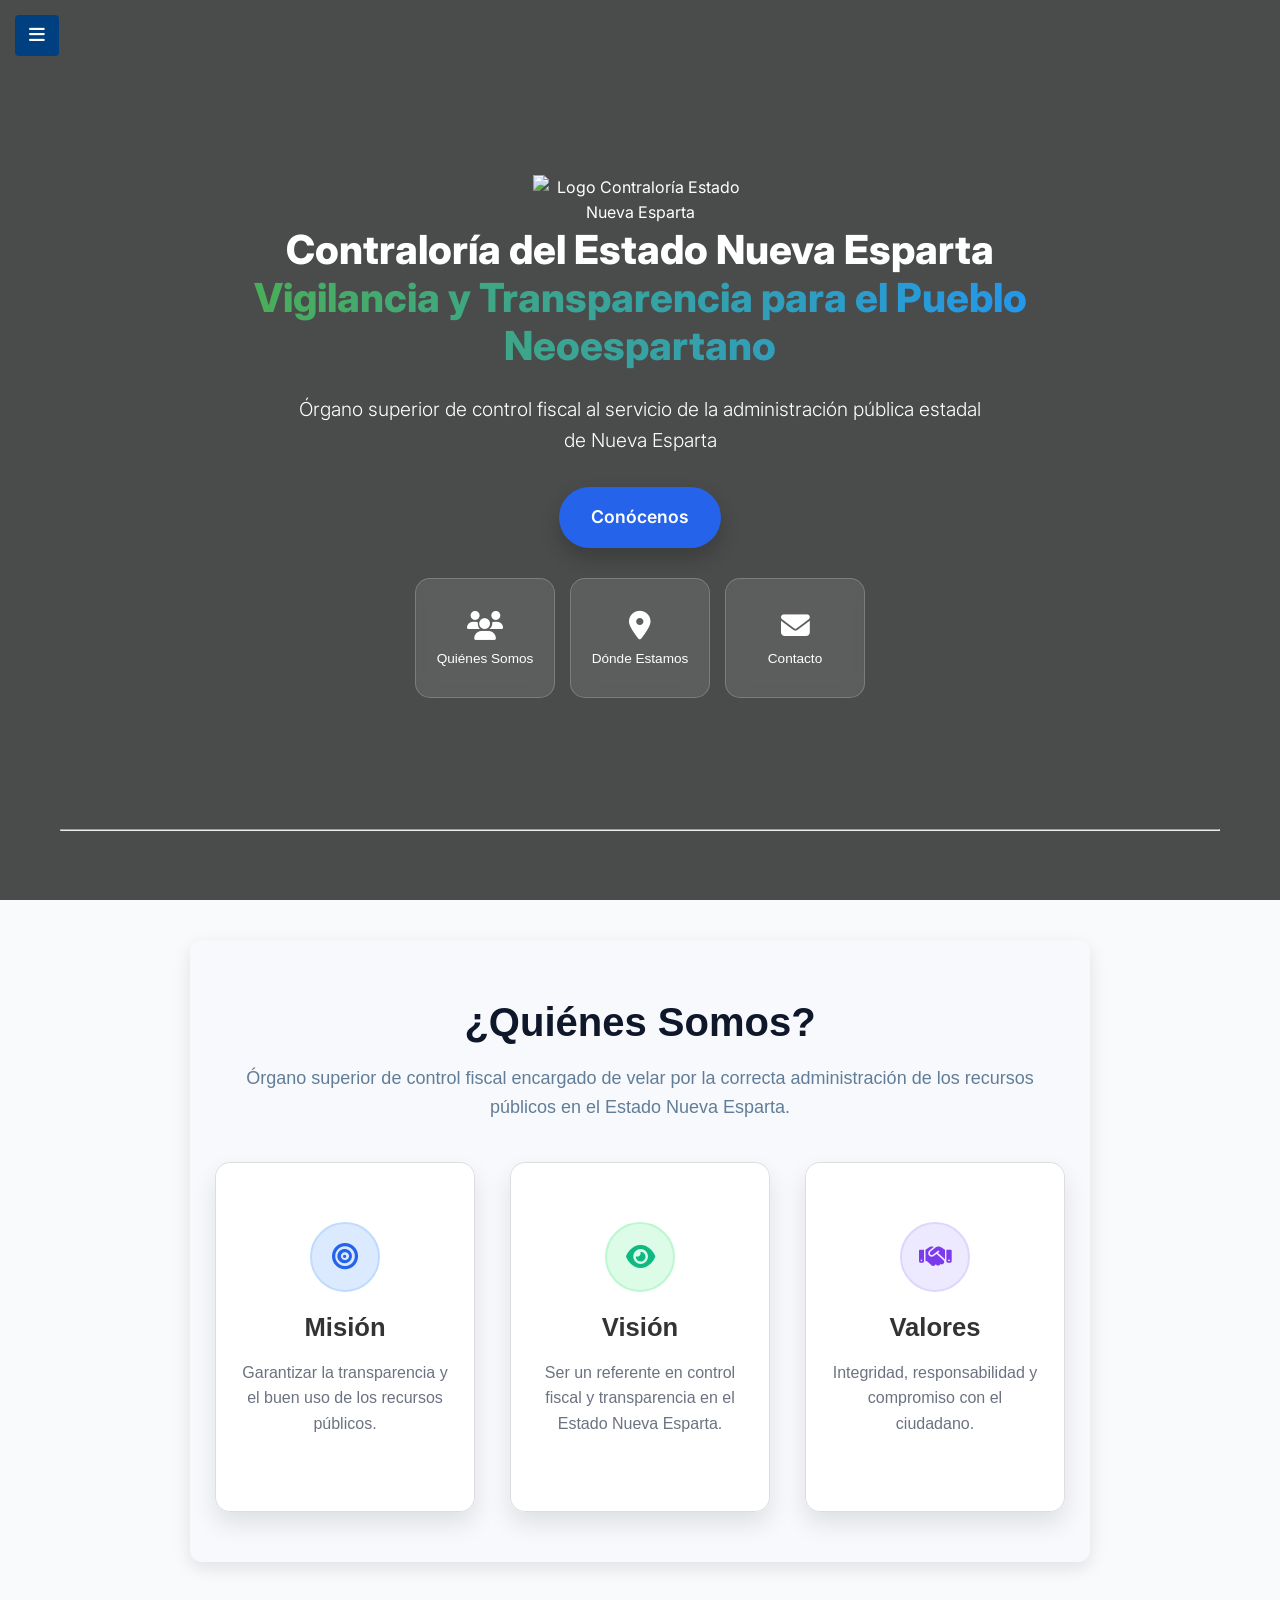
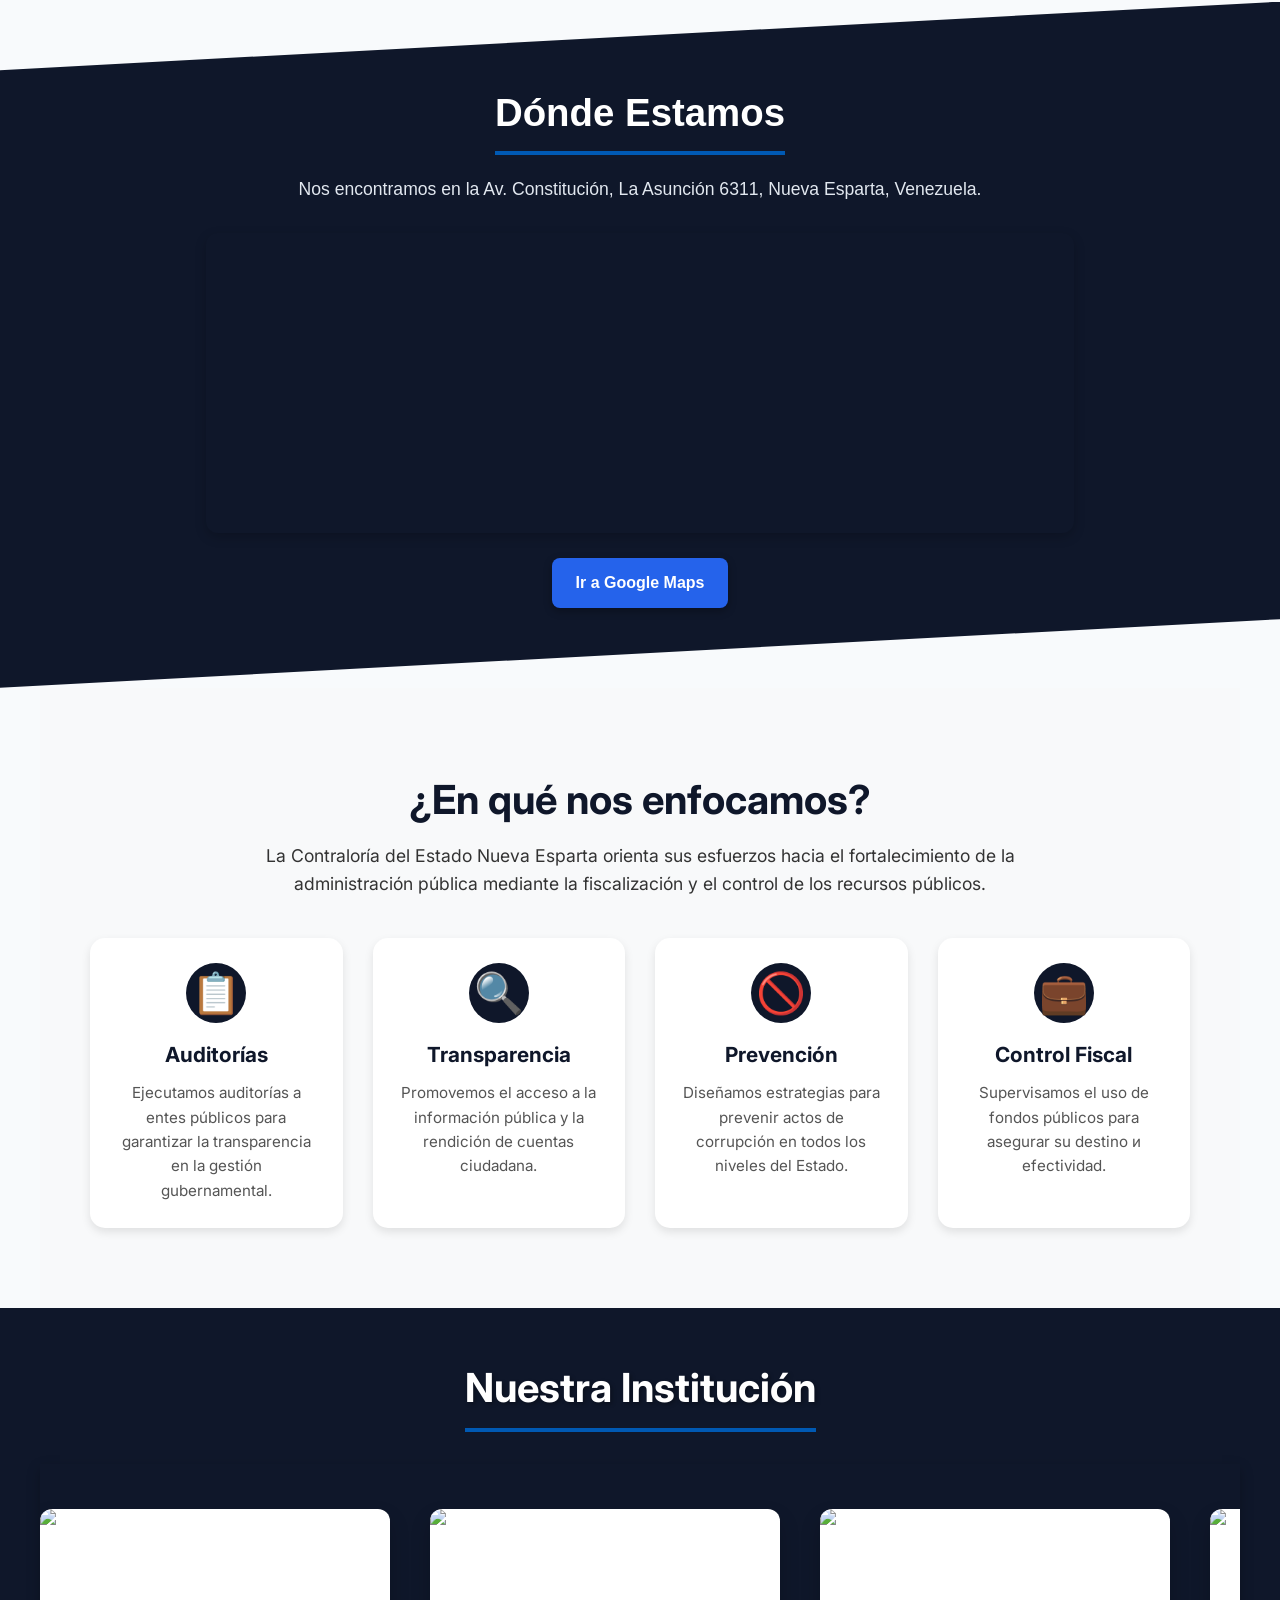
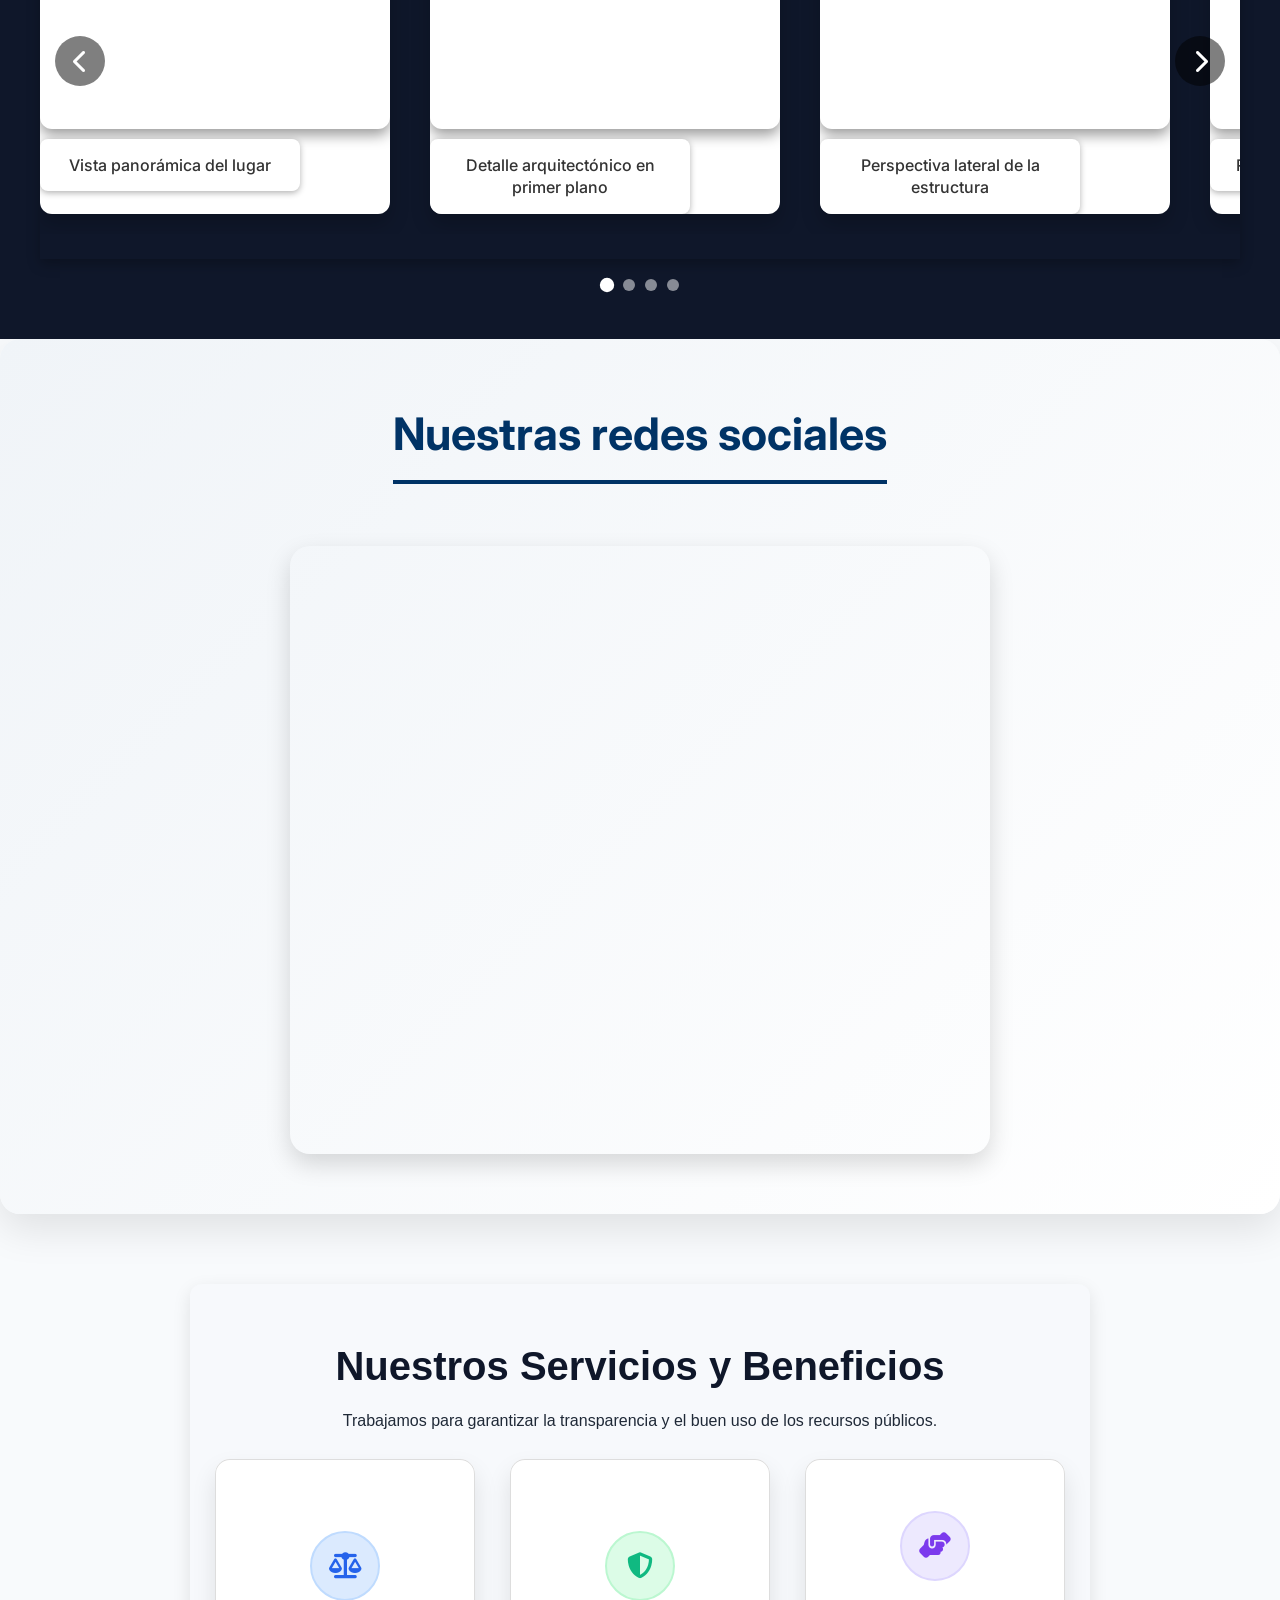
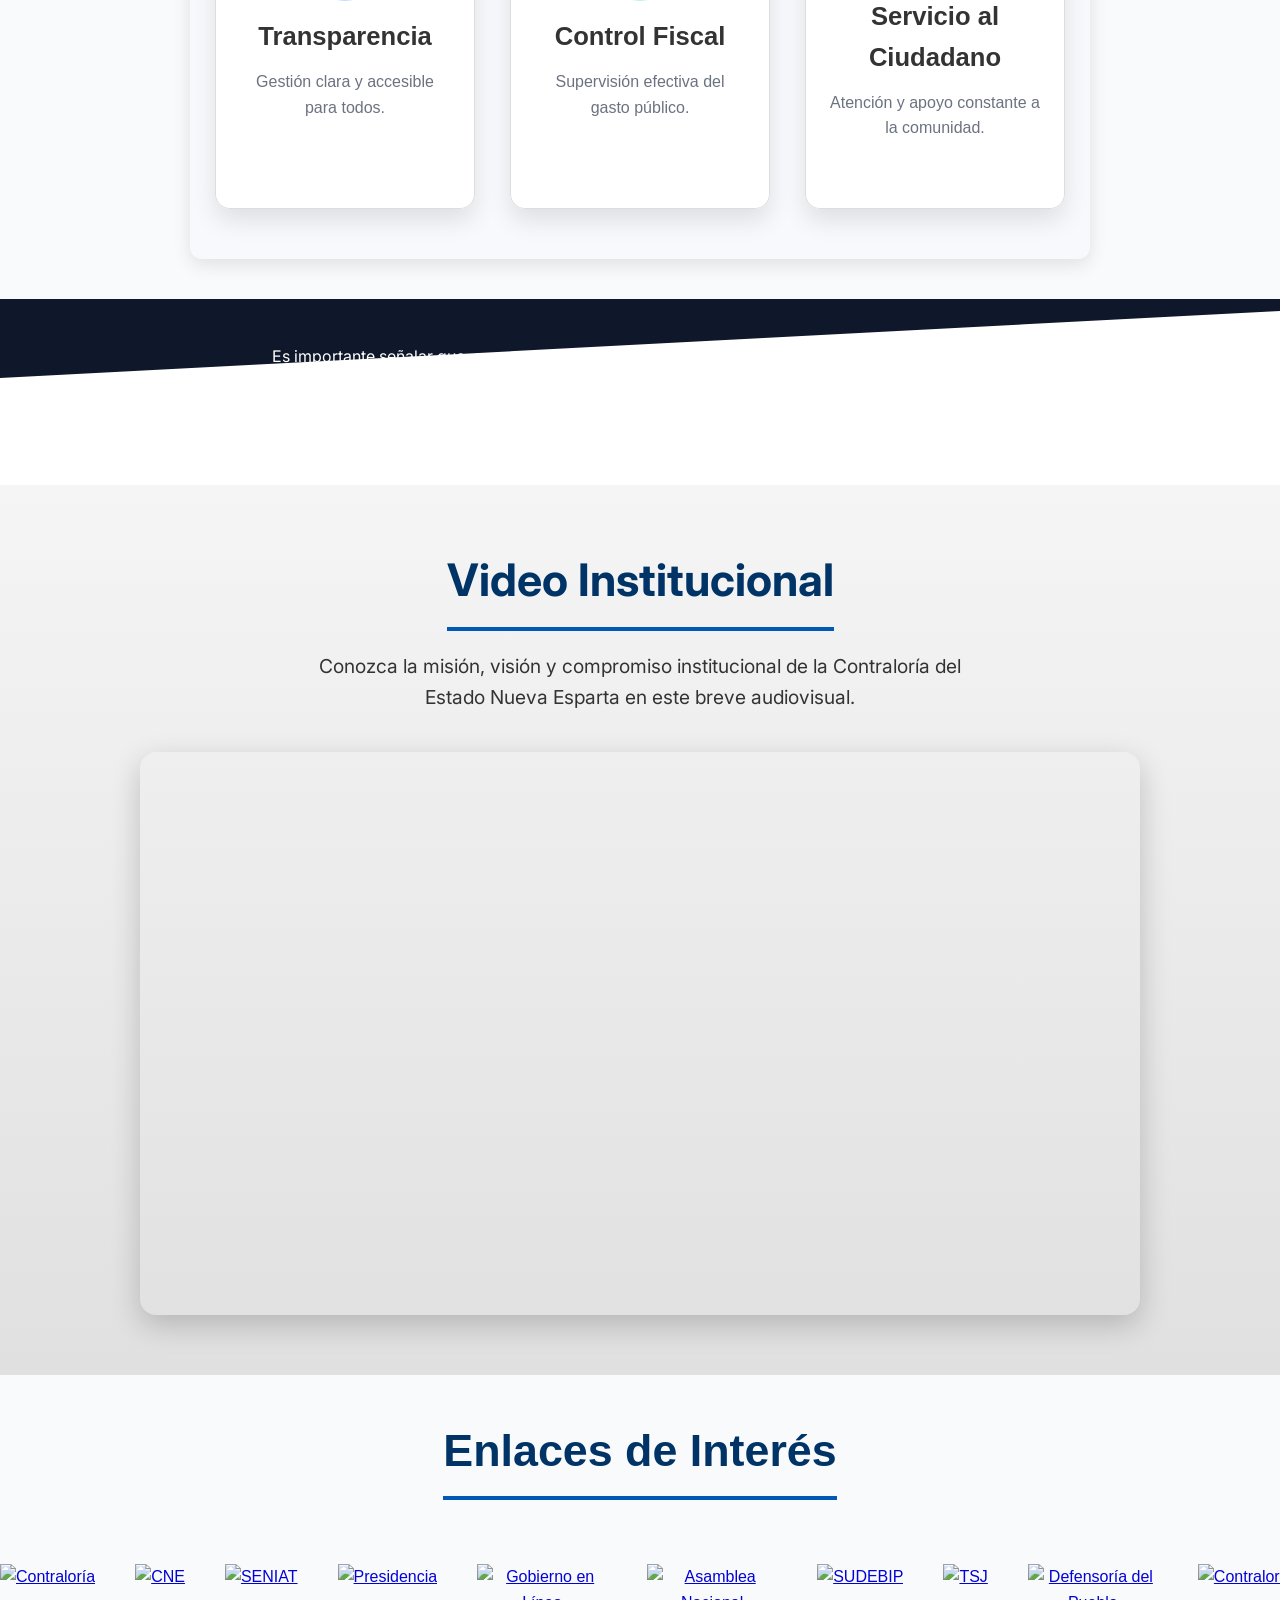
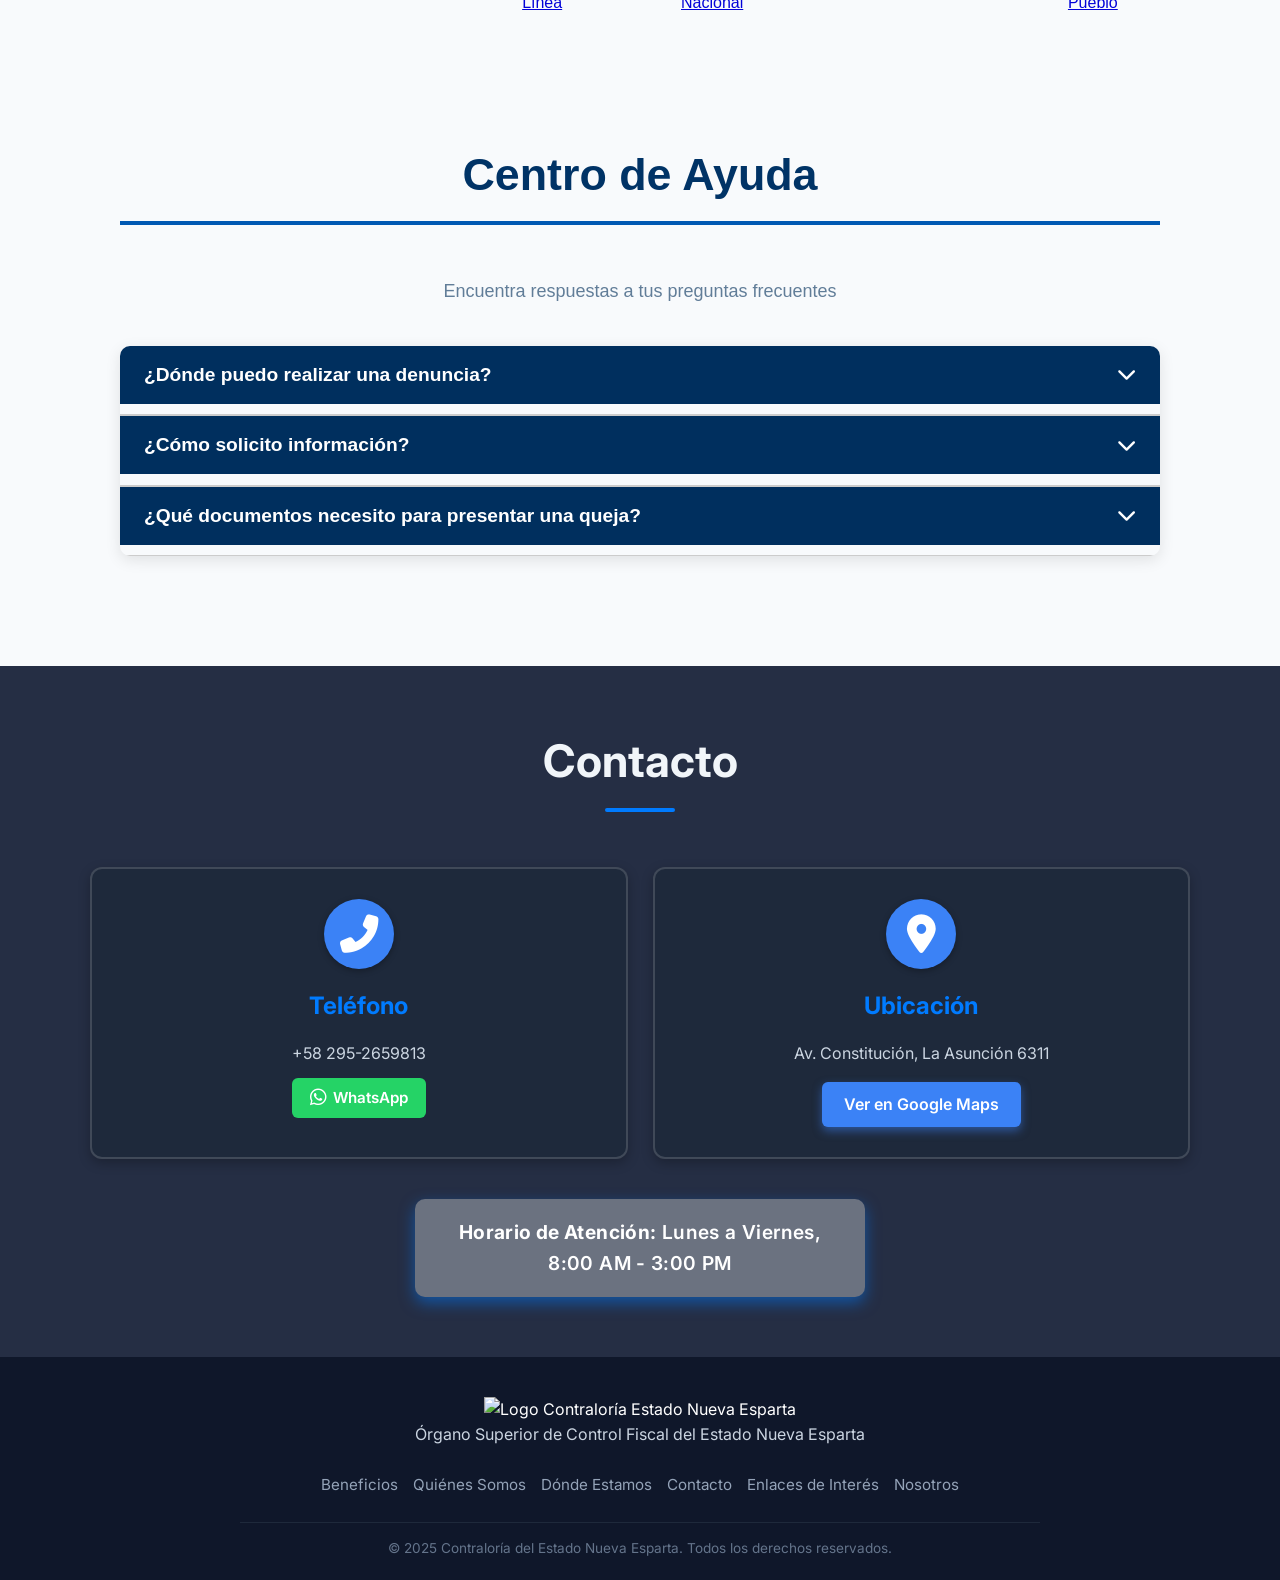
==== index.html @ 9ace26aa "Update index.html" ====
<!DOCTYPE html>
<html lang="es">

<head>
  <meta charset="UTF-8" />
  <meta name="viewport" content="width=device-width, initial-scale=1.0" />
  <title>Contraloría Estado Nueva Esparta | Transparencia y Control Fiscal</title>
  <meta name="keywords" content="contraloría, estado nueva esparta, control fiscal, transparencia, gestión pública" />
  <meta name="description"
    content="Sitio oficial de la Contraloría del Estado Nueva Esparta. Promoviendo la vigilancia y transparencia en la administración pública estadal." />
  <link rel="preconnect" href="https://fonts.googleapis.com" />
  <link rel="preconnect" href="https://fonts.gstatic.com" crossorigin />
  <link href="https://fonts.googleapis.com/css2?family=Inter:wght@300;400;500;600;700&display=swap" rel="stylesheet" />
  <link rel="stylesheet" href="https://cdnjs.cloudflare.com/ajax/libs/font-awesome/6.4.0/css/all.min.css" />
  <link href="https://cdnjs.cloudflare.com/ajax/libs/font-awesome/6.4.0/css/all.min.css" rel="stylesheet" />

  <!-- CSS -->
 

 <style>
    :root {
      --primary: #2563eb;
      --primary-dark: #1d4ed8;
      --secondary: #10b981;
      --accent: #7c3aed;
      --orange: #f97316;
      --dark: #1f2937;
      --light: #f9fafb;
      --gray: #6b7280;
      --gray-light: #e5e7eb;
      --primary-blue: #007bff;
      --dark-bg: #0f172a;
      --card-bg: #1e293b;
      --text-color-light: #cbd5e1;
      --text-color-dark: #f1f5f9;
      --border-radius-card: 12px;
      --box-shadow-card: 0 4px 12px rgba(0, 0, 0, 0.25);
      --btn-bg: #3b82f6;
      --btn-bg-hover: #2563eb;
      --btn-text-color: #fff;
    }

    * {
      margin: 0;
      padding: 0;
      box-sizing: border-box;
    }

    body {
      font-family: 'Inter', sans-serif;
      color: var(--dark);
      line-height: 1.6;
      overflow-x: hidden;
      background-color: #f8fafc;
    }

    .container {
      width: 100%;
      max-width: 1200px;
      margin: 0 auto;
      padding: 0 20px;
    }

    section {
      padding: 80px 0;
    }

    .section-title {
      font-size: 2.5rem;
      font-weight: 800;
      text-align: center;
      margin-bottom: 15px;
      color: var(--dark);
    }

    .section-subtitle {
      font-size: 1.2rem;
      text-align: center;
      margin-bottom: 50px;
      color: var(--gray);
      max-width: 800px;
      margin-left: auto;
      margin-right: auto;
    }

    /* Hero Section */
    .hero-section {
      position: relative;
      height: 100vh;
      min-height: 700px;
      background:
        linear-gradient(rgba(0, 0, 0, 0.7), rgba(0, 0, 0, 0.7)),
        url('https://jqpoqwrallgsqzshtped.supabase.co/storage/v1/object/public/cebne/imgs/hero2.jpg');
      background-repeat: no-repeat;
      background-position: center center;
      background-size: cover;
      display: flex;
      align-items: center;
      color: white;
      overflow: hidden;
    }

    .hero-content {
      position: relative;
      z-index: 2;
      max-width: 900px;
      text-align: center;
      margin: 0 auto;
      padding: 20px;
    }

    .hero-title {
      font-size: 2.5rem;
      font-weight: 800;
      line-height: 1.2;
      margin-bottom: 1.5rem;
    }

    .hero-gradient-text {
      background: linear-gradient(90deg, #3b82f6, #10b981);
      -webkit-background-clip: text;
      background-clip: text;
      color: transparent;
      display: block;
    }

    .hero-subtitle {
      font-size: 1.2rem;
      font-weight: 300;
      margin-bottom: 2rem;
      max-width: 700px;
      margin-left: auto;
      margin-right: auto;
    }

    .hero-button {
      display: inline-block;
      background: var(--primary);
      color: white;
      font-weight: 600;
      font-size: 1.1rem;
      padding: 14px 30px;
      border-radius: 50px;
      text-decoration: none;
      transition: all 0.3s ease;
      border: 2px solid transparent;
      box-shadow: 0 10px 20px rgba(0, 0, 0, 0.2);
    }

    .hero-button:hover {
      background: transparent;
      border-color: white;
      transform: translateY(-3px);
      box-shadow: 0 15px 25px rgba(0, 0, 0, 0.3);
    }

    /* Hero Navigation Cards */
    .hero-nav-cards {
      display: flex;
      flex-wrap: wrap;
      justify-content: center;
      gap: 15px;
      margin: 30px 0;
    }

    .nav-card {
      display: flex;
      flex-direction: column;
      align-items: center;
      justify-content: center;
      width: 140px;
      height: 120px;
      background: rgba(255, 255, 255, 0.1);
      backdrop-filter: blur(10px);
      border-radius: 15px;
      border: 1px solid rgba(255, 255, 255, 0.2);
      color: white;
      text-decoration: none;
      transition: all 0.3s ease;
      padding: 10px;
      text-align: center;
      cursor: pointer;
    }

    .nav-card:hover {
      background: rgba(255, 255, 255, 0.2);
      transform: translateY(-5px);
      box-shadow: 0 10px 20px rgba(0, 0, 0, 0.2);
    }

    .nav-card-icon {
      font-size: 1.8rem;
      margin-bottom: 8px;
      color: white;
    }

    .nav-card span {
      font-weight: 500;
      font-size: 0.85rem;
    }

    .scroll-down {
      display: flex;
      flex-direction: column;
      align-items: center;
      cursor: pointer;
      margin-top: 2%;
      margin-left: 48%;
      width: 40px;
      gap: 8px;
      justify-content: center;
    }

    .scroll-down .arrow {
      width: 30px;
      height: 30px;
      border-bottom: 8px solid white;
      border-right: 8px solid white;
      transform: rotate(45deg);
      animation: bounce 1.5s infinite;
      opacity: 0.75;
    }

    .scroll-down .arrow:nth-child(2) {
      animation-delay: 0.3s;
    }

    .scroll-down .arrow:nth-child(3) {
      animation-delay: 0.6s;
    }

    @keyframes bounce {

      0%,
      20%,
      50%,
      80%,
      100% {
        transform: rotate(45deg) translateY(0);
        opacity: 0.75;
      }

      40% {
        transform: rotate(45deg) translateY(8px);
        opacity: 1;
      }

      60% {
        transform: rotate(45deg) translateY(4px);
        opacity: 0.9;
      }
    }

    /* Quiénes Somos Section */
    .quienes-somos-section {
      padding: 50px 20px;
      max-width: 900px;
      margin: 40px auto;
      text-align: center;
      background-color: #f7f9fc;
      border-radius: 12px;
      box-shadow: 0 6px 18px rgba(0, 0, 0, 0.1);
      font-family: 'Segoe UI', Tahoma, Geneva, Verdana, sans-serif;
    }

    .quienes-grid {
      display: grid;
      grid-template-columns: repeat(auto-fit, minmax(260px, 1fr));
      gap: 25px;
      justify-items: center;
    }

    .flip-card {
      background-color: transparent;
      width: 260px;
      height: 320px;
      perspective: 1000px;
      animation: fadeInUp 0.6s ease forwards;
    }

    .flip-card-inner {
      position: relative;
      width: 100%;
      height: 100%;
      text-align: center;
      transition: transform 0.6s;
      transform-style: preserve-3d;
      box-shadow: 0 4px 12px rgba(0, 0, 0, 0.1);
      border-radius: 12px;
      cursor: pointer;
    }

    .flip-card:hover .flip-card-inner,
    .flip-card:focus-within .flip-card-inner {
      transform: rotateY(180deg);
    }

    .flip-card-front,
    .flip-card-back {
      position: absolute;
      width: 100%;
      height: 100%;
      border-radius: 12px;
      -webkit-backface-visibility: hidden;
      backface-visibility: hidden;
      display: flex;
      flex-direction: column;
      align-items: center;
      padding: 25px 20px;
      box-sizing: border-box;
    }

    .flip-card-front {
      background-color: #fff;
      color: #333;
      box-shadow: inset 0 0 0 1px #ddd;
    }

    .flip-card-back {
      background-color: #f0f4f8;
      color: #2c3e50;
      transform: rotateY(180deg);
      box-shadow: inset 0 0 0 1px #bbb;
    }

    .card-icon {
      width: 64px;
      height: 64px;
      margin-bottom: 15px;
      border-radius: 50%;
      display: flex;
      align-items: center;
      justify-content: center;
      font-size: 2.5rem;
    }

    .bg-blue-100 {
      background-color: #d0e7ff;
    }

    .border-blue-200 {
      border: 2px solid #90baff;
    }

    .text-blue-600 {
      color: #2a62d1;
    }

    .bg-green-100 {
      background-color: #d4f4dd;
    }

    .border-green-200 {
      border: 2px solid #7cd58e;
    }

    .text-green-600 {
      color: #2f8f4f;
    }

    .bg-purple-100 {
      background-color: #e6d8f7;
    }

    .border-purple-200 {
      border: 2px solid #b89bf1;
    }

    .text-purple-600 {
      color: #6c4dc3;
    }

    .card-title {
      font-size: 1.3rem;
      font-weight: 700;
      margin-bottom: 8px;
    }

    .card-description {
      font-size: 1rem;
      color: #555;
      margin-bottom: 15px;
    }

    .card-details {
      list-style: none;
      padding: 0;
      margin: 0;
      text-align: left;
    }

    .card-details li {
      margin-bottom: 8px;
      font-size: 0.95rem;
    }

    .card-details span {
      margin-right: 8px;
      font-weight: 700;
    }

    /* Animations */
    @keyframes fadeInDown {
      0% {
        opacity: 0;
        transform: translateY(-20px);
      }

      100% {
        opacity: 1;
        transform: translateY(0);
      }
    }

    @keyframes fadeInUp {
      0% {
        opacity: 0;
        transform: translateY(20px);
      }

      100% {
        opacity: 1;
        transform: translateY(0);
      }
    }

    .animate-fadeInDown {
      animation-fill-mode: both;
      animation-duration: 0.6s;
      animation-timing-function: ease;
    }

    .animate-fadeInUp {
      animation-fill-mode: both;
      animation-duration: 0.6s;
      animation-timing-function: ease;
    }

    /* Dónde Estamos Section */
    #donde-estamos {
      position: relative;
      padding: 80px 20px;
      background: #0f172a;
      color: white;
      clip-path: polygon(0 10%, 100% 0, 100% 90%, 0 100%);
      font-family: 'Segoe UI', Tahoma, Geneva, Verdana, sans-serif;
      text-align: center;
    }

    #donde-estamos h2 {
      font-size: 2.4rem;
      font-weight: bold;
      color: #ffffff;
      display: inline-block;
      border-bottom: 4px solid #0059b3;
      margin-bottom: 20px;
      padding-bottom: 8px;
    }

    #donde-estamos p {
      font-size: 1.1rem;
      text-align: center;
      margin-bottom: 30px;
      color: #e2e8f0;
    }

    #donde-estamos iframe {
      display: block;
      width: 70%;
      height: 300px;
      border: 0;
      border-radius: 12px;
      box-shadow: 0 4px 12px rgba(0, 0, 0, 0.2);
      margin: 0 auto 25px auto;
    }

    .btn-map-link {
      display: block;
      width: fit-content;
      margin: 0 auto;
      background-color: #2563eb;
      color: white;
      padding: 12px 24px;
      border-radius: 8px;
      font-weight: 600;
      text-decoration: none;
      box-shadow: 0 3px 8px rgba(0, 0, 0, 0.3);
      transition: background-color 0.3s ease;
    }

    .btn-map-link:hover {
      background-color: #1d4ed8;
    }

    /* Sección de Enfoque */
    .section-focus {
      padding: 80px 20px;
      position: relative;
      overflow: hidden;
      background: #f8f9fa;
      z-index: 1;
    }

    .section-focus .hero-text h1 {
      text-align: center;
      font-size: 2.5rem;
      color: #0f172a;
      margin-bottom: 10px;
    }

    .section-focus .hero-text p {
      text-align: center;
      font-size: 1.1rem;
      color: #333;
      margin-bottom: 40px;
      max-width: 800px;
      margin-inline: auto;
    }

    .section-focus .features-grid {
      display: grid;
      grid-template-columns: repeat(auto-fit, minmax(220px, 1fr));
      gap: 30px;
      max-width: 1100px;
      margin: 0 auto;
    }

    .section-focus .feature-card {
      background: white;
      padding: 25px;
      border-radius: 15px;
      box-shadow: 0 4px 10px rgba(0, 0, 0, 0.1);
      text-align: center;
      transition: transform 0.3s ease;
    }

    .section-focus .feature-card:hover {
      transform: translateY(-5px);
    }

    .section-focus .feature-card h3 {
      margin-top: 15px;
      color: #0f172a;
      font-size: 1.3rem;
    }

    .section-focus .feature-card p {
      font-size: 0.95rem;
      color: #555;
      margin-top: 10px;
    }

    .section-focus .icon-wrapper {
      font-size: 2.5rem;
      background-color: #0f172a;
      color: white;
      width: 60px;
      height: 60px;
      margin: 0 auto;
      border-radius: 50%;
      display: flex;
      align-items: center;
      justify-content: center;
    }

    .section-focus .icon-audit::before {
      content: '📋';
    }

    .section-focus .icon-transparency::before {
      content: '🔍';
    }

    .section-focus .icon-prevention::before {
      content: '🚫';
    }

    .section-focus .icon-control::before {
      content: '💼';
    }

    /* Benefits Section */
    .benefits-section {
      background-color: var(--light);
      margin-bottom: 10%;
    }

    .benefits-title {
      text-align: center;
      font-size: 2.5rem;
      color: #0f172a;
      margin-bottom: 10px;
    }

    .benefits-grid {
      display: grid;
      grid-template-columns: repeat(auto-fit, minmax(300px, 1fr));
      gap: 25px;
      max-width: 1200px;
      margin: 0 auto;
    }

    /* Top Dark Section */
    .top-dark-section {
      background-color: #0f172a;
      color: white !important;
      text-align: center !important;
      padding: 40px 20px  !important;
      position: relative !important;
      overflow: hidden !important;
    }

    .top-dark-section p {
      margin: 5px 0;
      position: relative;
      z-index: 2;
    }

    .top-dark-section .phone-number-label {
      font-size: 1.2em;
      font-weight: bold;
      margin-top: 20px;
    }

    .top-dark-section .phone-number {
      font-size: 1.8em;
      font-weight: bold;
      display: block;
      direction: ltr;
      unicode-bidi: plaintext;
      word-break: break-all;
    }

    .content-section {
      background-color: white;
      padding: 40px 20px;
      text-align: center;
      position: relative;
      z-index: 0;
    }

    h2 {
      color: #333;
      font-size: 1.8em;
      margin-bottom: 30px;
    }

    .logos-container {
      display: flex;
      justify-content: center;
      align-items: center;
      flex-wrap: wrap;
      gap: 30px;
      margin-bottom: 50px;
    }

    .link-logo {
      max-height: 120px;
      width: 220px;
      height: auto;
      transition: transform 0.3s;
    }

    .link-logo:hover {
      transform: scale(1.1);
    }

    .links-section {
      margin-top: 3px;
      margin-bottom: 100px;
      text-align: center;
    }

    .swiper {
      padding: 20px 0;
    }

    .swiper-button-next,
    .swiper-button-prev {
      color: #007bff;
    }

    /* Diagonal Section */
    .diagonal-section {
      width: 100%;
      position: relative;
      background: #0f172a;
      clip-path: polygon(0 0, 100% 10%, 100% 100%, 0 90%);
      padding: 100px 0;
    }

    #carousel-section {
      text-align: center;
    }

    .carousel-title {
      font-size: 2.4rem;
      font-weight: bold;
      color: #ffffff;
      display: inline-block;
      border-bottom: 4px solid #0059b3;
      margin: 0 auto 20px auto;
      padding-bottom: 8px;
      text-align: center;
    }

    .carousel-marquee {
      overflow: hidden;
      width: 100%;
      position: relative;
      padding: 25px 0;
      box-shadow: 0px 5px 12px rgba(0, 0, 0, 0.25);
      cursor: grab;
    }

    .carousel-marquee:active {
      cursor: grabbing;
    }

    .carousel-content {
      display: flex;
      gap: 40px;
      animation: scrollCarousel 100s linear infinite;
      will-change: transform;
      padding: 10px;
    }

    .carousel-content figure {
      flex: 0 0 auto;
      text-align: center;
      margin: 0;
      width: 260px;
    }

    .carousel-content img {
      width: 100%;
      height: 180px;
      object-fit: cover;
      border-radius: 12px;
      box-shadow: 0 6px 14px rgba(0, 0, 0, 0.4);
      transition: transform 0.4s ease, box-shadow 0.4s ease;
    }

    .carousel-content img:hover {
      transform: scale(1.1);
      box-shadow: 0 8px 18px rgba(0, 0, 0, 0.6);
    }

    .carousel-content figcaption {
      font-size: 1rem;
      color: #fff;
      margin-top: 10px;
      max-width: 260px;
      line-height: 1.4;
      font-weight: 500;
      background-color: rgba(0, 0, 0, 0.6);
      padding: 6px 10px;
      border-radius: 8px;
      text-align: center;
      box-shadow: 0 2px 6px rgba(0, 0, 0, 0.3);
    }

    @keyframes scrollCarousel {
      from {
        transform: translateX(0);
      }

      to {
        transform: translateX(-50%);
      }
    }

    .carousel-marquee:hover .carousel-content {
      animation-play-state: paused;
    }

    /* Contact Section */
    .contact-section {
      background-color: #252e44;
      padding: 60px 20px;
      color: #cbd5e1;
      text-align: center;
    }

    .contact-section h2 {
      font-size: 2.8rem;
      margin-bottom: 15px;
      color: var(--text-color-dark);
      position: relative;
      display: inline-block;
      font-weight: 700;
    }

    .contact-section h2::after {
      content: '';
      display: block;
      width: 70px;
      height: 4px;
      background-color: var(--primary-blue);
      margin: 10px auto 0;
      borderRadius: 3px;
    }

    .contact-grid {
      display: grid;
      grid-template-columns: repeat(auto-fit, minmax(320px, 1fr));
      gap: 30px;
      margin-top: 40px;
      align-items: start;
      max-width: 1100px;
      margin-left: auto;
      margin-right: auto;
    }

    .info-cards-column {
      display: flex;
      gap: 25px;
      justify-content: center;
      flex-wrap: wrap;
    }

    .contact-card {
      background-color: var(--card-bg);
      border-radius: var(--border-radius-card);
      padding: 30px 25px;
      box-shadow: var(--box-shadow-card);
      color: var(--text-color-light);
      display: flex;
      flex-direction: column;
      align-items: center;
      transition: transform 0.3s ease, box-shadow 0.3s ease, border-color 0.3s ease;
      cursor: default;
      flex: 1 1 280px;
      border: 2px solid rgba(255, 255, 255, 0.15);
    }

    .contact-card:hover {
      border-color: rgba(59, 130, 246, 0.8);
      transform: translateY(-6px);
      box-shadow: 0 8px 20px rgba(0, 123, 255, 0.4);
    }

    .icon-circle {
      width: 70px;
      height: 70px;
      background-color: #3b82f6;
      border-radius: 50%;
      display: flex;
      align-items: center;
      justify-content: center;
      margin-bottom: 18px;
      box-shadow: 0 2px 6px rgba(0, 0, 0, 0.3);
    }

    .icon-circle i {
      font-size: 2.4rem;
      color: white;
    }

    .contact-card h3 {
      font-size: 1.5rem;
      margin-bottom: 12px;
      color: var(--primary-blue);
      font-weight: 700;
    }

    .contact-card p {
      font-size: 1rem;
      color: var(--text-color-light);
      margin: 5px 0;
      line-height: 1.4;
    }

    .contact-card a.btn-map {
      display: inline-block;
      margin-top: 12px;
      padding: 10px 22px;
      background-color: var(--btn-bg);
      color: var(--btn-text-color);
      text-decoration: none;
      font-weight: 600;
      border-radius: 6px;
      box-shadow: 0 4px 10px rgba(59, 130, 246, 0.5);
      transition: background-color 0.3s ease;
    }

    .contact-card a.btn-map:hover,
    .contact-card a.btn-map:focus {
      background-color: var(--btn-bg-hover);
      outline: none;
    }

    .contact-hours {
      max-width: 450px;
      margin: 40px auto 0;
      padding: 18px 25px;
      background-color: var(--gray);
      color: white;
      font-weight: 600;
      font-size: 1.2rem;
      border-radius: 10px;
      box-shadow: 0 6px 15px rgba(0, 123, 255, 0.5);
      text-align: center;
      user-select: none;
      letter-spacing: 0.02em;
    }

    .btn-call,
    .btn-whatsapp {
      display: inline-block;
      margin-top: 8px;
      padding: 8px 18px;
      border-radius: 6px;
      font-weight: 600;
      text-decoration: none;
      transition: background-color 0.3s ease;
      cursor: pointer;
      user-select: none;
      font-size: 0.95rem;
    }

    .btn-whatsapp {
      background-color: #25d366;
      color: white;
      display: inline-flex;
      align-items: center;
      gap: 6px;
    }

    .btn-whatsapp i {
      font-size: 1.2rem;
    }

    .btn-whatsapp:hover,
    .btn-whatsapp:focus {
      background-color: #1da851;
      outline: none;
    }

    /* Menu Toggle */
    .menu-toggle {
      position: fixed;
      top: 15px;
      left: 15px;
      background: #004080;
      color: white;
      border: none;
      padding: 10px 14px;
      border-radius: 4px;
      font-size: 18px;
      cursor: pointer;
      z-index: 1101;
      transition: background-color 0.3s ease;
    }

    .menu-toggle:hover,
    .menu-toggle:focus {
      background-color: #003366;
      outline: none;
    }

    .menu-toggle.open i.fas.fa-bars {
      display: none;
    }

    .menu-toggle.open i.fas.fa-xmark {
      display: inline-block;
    }

    .menu-toggle i.fas.fa-xmark {
      display: none;
    }

    /* Side Menu */
    .side-menu {
      position: fixed;
      top: 0;
      left: 0;
      width: 260px;
      height: 100vh;
      background-color: #004080;
      padding-top: 60px;
      box-shadow: 2px 0 12px rgba(0, 0, 0, 0.25);
      overflow-y: auto;
      z-index: 1100;
      transform: translateX(-100%);
      visibility: hidden;
      opacity: 0;
      transition: transform 0.3s ease, visibility 0.3s, opacity 0.3s;
    }

    .side-menu.active {
      transform: translateX(0);
      visibility: visible;
      opacity: 1;
    }

    .side-menu ul {
      list-style: none;
      padding: 0;
      margin: 0;
    }

    .side-menu li {
      border-bottom: 1px solid rgba(255, 255, 255, 0.15);
    }

    .side-menu a {
      display: flex;
      align-items: center;
      padding: 12px 24px;
      color: white;
      font-weight: 600;
      text-decoration: none;
      border-left: 4px solid transparent;
      transition: background-color 0.3s, border-color 0.3s;
    }

    .side-menu a:hover,
    .side-menu a:focus {
      background-color: rgba(255, 255, 255, 0.2);
      border-left-color: #ffd54f;
      outline: none;
    }

    .side-menu a i {
      margin-right: 12px;
      min-width: 18px;
      text-align: center;
      font-size: 18px;
    }

    body.menu-open {
      overflow: hidden;
    }

    /* Marquee Section */
    .marquee-section {
      padding: 40px 0 70px;
      font-family: Arial, sans-serif;
      text-align: center;
    }

    .marquee-section h2 {
      font-size: 2.8rem;
      font-weight: bold;
      color: #003366;
      margin-bottom: 5%;
      border-bottom: 4px solid #0059b3;
      display: inline-block;
      padding-bottom: 10px;
    }

    .marquee {
      overflow: hidden;
      width: 100%;
      position: relative;
    }

    .marquee-content {
      display: flex;
      animation: scroll-left 30s linear infinite;
      gap: 40px;
      align-items: center;
    }

    .marquee-content a {
      flex: 0 0 auto;
      display: flex;
      align-items: center;
      justify-content: center;
    }

    .marquee-content img {
      height: 75px;
      max-width: 130px;
      transition: transform 0.3s ease;
      filter: grayscale(0.1);
    }

    .marquee-content a:hover img {
      transform: scale(1.1);
      filter: grayscale(0);
    }

    @keyframes scroll-left {
      0% {
        transform: translateX(0%);
      }

      100% {
        transform: translateX(-50%);
      }
    }

    /* Accordion Section - CENTRO DE AYUDA */
    .accordion-section {
      max-width: 1100px;
      margin: 0 auto 80px;
      padding: 30px;
      font-family: Arial, sans-serif;
      text-align: center;
    }

    .accordion-section h2 {
      font-size: 2.8rem;
      font-weight: bold;
      color: #003366;
      margin: 0 auto 5%;
      border-bottom: 4px solid #0059b3;
      display: inline-block;
      padding-bottom: 10px;
      text-align: center;
      width: 100%;
    }

    .accordion {
      border-radius: 10px;
      overflow: hidden;
      box-shadow: 0 4px 15px rgba(0, 0, 0, 0.1);
      width: 100%;
    }

    .accordion-item {
      border-bottom: 1px solid #ccc;
    }

    .accordion-header {
      width: 100%;
      background-color: #002f5e;
      color: white;
      text-align: left;
      padding: 18px 24px;
      font-size: 1.2em;
      font-weight: bold;
      border: none;
      cursor: pointer;
      outline: none;
      transition: background 0.3s ease;
      display: flex;
      justify-content: space-between;
      align-items: center;
    }

    .accordion-header:hover {
      background-color: #001a33;
    }

    .accordion-content {
      background: #f2f5fa;
      max-height: 0;
      overflow: hidden;
      transition: max-height 0.4s ease;
    }

    .accordion-content-inner {
      padding: 20px;
      text-align: left;
    }

    .accordion-content.open {
      max-height: 300px;
      overflow-y: auto;
    }

    .accordion-content p {
      margin-bottom: 18px;
      line-height: 1.6;
      font-size: 1.05em;
      color: #003366;
    }

    .ir-btn {
      display: inline-flex;
      align-items: center;
      margin-top: 10px;
      padding: 10px 20px;
      background-color: #2ecc71;
      color: white;
      text-decoration: none;
      border-radius: 6px;
      transition: all 0.3s;
      font-weight: 500;
    }

    .ir-btn:hover {
      background-color: #27ae60;
      transform: translateY(-2px);
    }

    .ir-btn i {
      margin-left: 8px;
      font-size: 14px;
    }

    /* Footer */
    footer {
      background: #0f172a;
      color: white;
      padding: 40px 0 20px;
      text-align: center;
    }

    .footer-content {
      max-width: 800px;
      margin: 0 auto;
    }

    .footer-logo img {
      width: 300px;
      height: auto;
    }

    .footer-text {
      font-size: 1rem;
      color: #cbd5e1;
      margin-bottom: 25px;
      max-width: 600px;
      margin-left: auto;
      margin-right: auto;
    }

    .footer-links {
      display: flex;
      justify-content: center;
      flex-wrap: wrap;
      gap: 15px;
      margin-bottom: 25px;
    }

    .footer-links a {
      color: #94a3b8;
      text-decoration: none;
      transition: color 0.3s;
      font-size: 0.95rem;
    }

    .footer-links a:hover {
      color: var(--primary);
    }

    .copyright {
      font-size: 0.85rem;
      color: #64748b;
      padding-top: 15px;
      border-top: 1px solid #1e293b;
    }

    /* Instagram Section */
    .instagram-section {
      text-align: center;
      padding: 60px 20px;
      background: linear-gradient(135deg, #f0f4f8, #ffffff);
      border-radius: 20px;
      margin: 0 0 70px 0;
      box-shadow: 0 15px 40px rgba(0, 0, 0, 0.1);
    }

    /* Video Section */
    #video-institucional {
      padding: 60px 20px;
      background: linear-gradient(180deg, #f5f5f5, #e0e0e0);
    }

    /* Responsive Styles */
    @media (max-width: 992px) {
      .contact-grid {
        grid-template-columns: 1fr;
      }

      .map-card {
        min-height: 350px;
      }

      .contact-hours {
        max-width: 90%;
        font-size: 1.1rem;
      }
    }

    @media (max-width: 768px) {
      .section-title {
        font-size: 2rem;
      }

      .hero-title {
        font-size: 2rem;
      }

      .hero-section {
        min-height: 600px;
      }

      .nav-card {
        width: 120px;
        height: 100px;
      }

      .nav-card-icon {
        font-size: 1.5rem;
      }

      .scroll-down {
        margin-left: 45%;
      }

      #donde-estamos iframe {
        width: 90%;
        height: 250px;
      }

      .carousel-content figure {
        width: 220px;
      }

      .carousel-content img {
        height: 150px;
      }

      .marquee-content img {
        height: 60px;
        max-width: 110px;
      }

      .accordion-section h2 {
        font-size: 2.2rem;
      }

      .top-dark-section .phone-number {
        font-size: 1.5rem;
      }

      .footer-logo img {
        width: 200px;
      }

      .accordion-header {
        padding: 15px;
        font-size: 1.1rem;
      }

      .accordion-content-inner {
        padding: 15px;
      }
    }

    @media (max-width: 480px) {
      .section-title {
        font-size: 1.8rem;
      }

      .hero-title {
        font-size: 1.8rem;
      }

      .hero-subtitle {
        font-size: 1rem;
      }

      .hero-button {
        padding: 12px 25px;
        font-size: 1rem;
      }

      .nav-card {
        width: 100px;
        height: 90px;
      }

      .nav-card span {
        font-size: 0.75rem;
      }

      .scroll-down {
        margin-left: 42%;
      }

      #donde-estamos h2 {
        font-size: 1.8rem;
      }

      #donde-estamos iframe {
        width: 95%;
        height: 200px;
      }

      .carousel-content figure {
        width: 200px;
      }

      .carousel-content img {
        height: 130px;
      }

      .carousel-content figcaption {
        font-size: 0.9rem;
      }

      .marquee-content img {
        height: 50px;
        max-width: 90px;
      }

      .accordion-section h2 {
        font-size: 1.8rem;
      }

      .accordion-header {
        padding: 12px;
        font-size: 1rem;
      }

      .top-dark-section .phone-number {
        font-size: 1.3rem;
        padding: 0 10px;
      }

      .contact-section h2 {
        font-size: 2rem;
      }

      .icon-circle {
        width: 60px;
        height: 60px;
      }

      .icon-circle i {
        font-size: 1.8rem;
      }

      .contact-card h3 {
        font-size: 1.3rem;
      }

      .contact-card p {
        font-size: 0.9rem;
      }

      .contact-hours {
        font-size: 1rem;
        padding: 15px 18px;
      }

      .footer-logo img {
        width: 150px;
      }
    }
  </style>
   <link rel="stylesheet" href="CSS/variable.css" />
  <link rel="stylesheet" href="CSS/layout.css" />
  <link rel="stylesheet" href="CSS/componente.css" />
  <link rel="stylesheet" href="CSS/footer.css" />

  <!-- Favicon (link.png) -->
  <link rel="icon" href="https://jqpoqwrallgsqzshtped.supabase.co/storage/v1/object/public/cebne/imgs/link1.png"
    type="image/png" />
</head>

<body>


  <!-- Botón hamburguesa -->
  <button id="menu-toggle" class="menu-toggle" aria-label="Abrir menú de navegación" aria-expanded="false"
    aria-controls="side-menu">
    <i class="fas fa-bars" aria-hidden="true"></i>
    <i class="fas fa-xmark" aria-hidden="true"></i>
  </button>

  <!-- Menú lateral -->
  <nav id="side-menu" class="side-menu" role="navigation" aria-label="Menú principal">
    <ul style="list-style:none; padding:0; margin:0;">

      <li>
        <img src="https://jqpoqwrallgsqzshtped.supabase.co/storage/v1/object/public/cebne/imgs/logo2.png"
          alt="Logo Contraloría Estado Nueva Esparta" class="menu-logo" />
      </li>

      <li><a href="#quienes-somos"><i class="fas fa-users"></i> Quiénes Somos</a></li>
      <li><a href="#quienes-somos"><i class="fas fa-bullseye"></i> Misión</a></li>
      <li><a href="#quienes-somos"><i class="fas fa-eye"></i> Visión</a></li>
      <li><a href="#beneficios"><i class="fas fa-handshake"></i> Valores</a></li>
      <li><a href="#" id="openNewsModal"><i class="fas fa-newspaper"></i> Noticias</a></li>
      <li><a href="#enfoque"><i class="fas fa-briefcase"></i> Beneficios</a></li>
      <li><a href="#top-dark-section"><i class="fas fa-file-signature"></i> Declarar</a></li>
      <li><a href="#contacto"><i class="fas fa-envelope"></i> Contacto</a></li>
      <li><a href="#contacto"><i class="fas fa-clock"></i> Horario</a></li>
      <li><a href="#marquee-section"><i class="fas fa-link"></i> Enlaces</a></li>
      <li><a href="#donde-estamos"><i class="fas fa-map-marker-alt"></i> Dónde Estamos</a></li>
      <li><a href="#" id="openOrganigramaMenu"><i class="fas fa-sitemap"></i>Organigrama</a></li>
      <li><a href="#" id="openLawsModal"><i class="fas fa-balance-scale"></i> Leyes</a></li>
      <li><a href="#accordion-section"><i class="fas fa-question-circle"></i> Preguntas Frecuentes</a></li>
    </ul>
  </nav>








  <!-- Hero Section -->
  <section  class="hero-section">
    <div class="container">
      <div class="hero-content animate-fadeInUp">
      
        <div style="margin-top: 10%;">
          <img  src="https://jqpoqwrallgsqzshtped.supabase.co/storage/v1/object/public/cebne/imgs/logo2.png"
          alt="Logo Contraloría Estado Nueva Esparta" style="width: 20%; height: auto;" />
        </div>
        <h1 class="hero-title">
          Contraloría del Estado Nueva Esparta
          <span class="hero-gradient-text">Vigilancia y Transparencia para el Pueblo Neoespartano</span>
        </h1>

          <p class="hero-subtitle">
          Órgano superior de control fiscal al servicio de la administración pública estadal de Nueva Esparta
        </p>

          <a class="hero-button animate-scaleIn" href="#quienes-somos" onclick="scrollToSection('quienes-somos')">
          Conócenos
        </a>

        <!-- Hero Navigation Cards -->
        <nav style="margin-bottom: 10%;" class="hero-nav-cards" aria-label="Navegación principal">
          <button class="nav-card" onclick="scrollToSection('quienes-somos')" type="button">
            <div class="nav-card-icon"><i class="fas fa-users" aria-hidden="true"></i></div>
            <span>Quiénes Somos</span>
          </button>
          <button class="nav-card" onclick="scrollToSection('donde-estamos')" type="button">
            <div class="nav-card-icon"><i class="fas fa-map-marker-alt" aria-hidden="true"></i></div>
            <span>Dónde Estamos</span>
          </button>
          <button class="nav-card" onclick="scrollToSection('contacto')" type="button">
            <div class="nav-card-icon"><i class="fas fa-envelope" aria-hidden="true"></i></div>
            <span>Contacto</span>
          </button>
        </nav>
        <br>
      </div>
      <hr>
    </div>


    <style>
  /* Mejoras responsivas para la sección Hero */
  .hero-content img {
    max-width: 25%;
    height: auto;
    transition: all 0.3s ease;
  }

  /* Ajustes para el título con nuevos colores */
  .hero-title {
    font-size: 2.5rem;
    font-weight: 800;
    line-height: 1.2;
    margin-bottom: 1.5rem;
   }

  .hero-title .hero-gradient-text {
    background: linear-gradient(90deg, #4CAF50, #2196F3); /* Verde a Azul */
    -webkit-background-clip: text;
    background-clip: text;
    color: transparent;
    display: block;
  }

  /* Mejoras para las flechas de scroll */
  .scroll-down {
    display: flex;
    flex-direction: column;
    align-items: center;
    cursor: pointer;
    margin: 20px auto;
    width: 40px;
    gap: 8px;
    justify-content: center;
    position: absolute;
    bottom: 30px;
    left: 50%;
    transform: translateX(-50%);
  }

  .scroll-down .arrow {
    width: 20px;
    height: 20px;
    border-bottom: 4px solid white;
    border-right: 4px solid white;
    transform: rotate(45deg);
    animation: bounce 1.5s infinite;
    opacity: 0.75;
  }

  /* Responsividad para móviles */
  @media (max-width: 768px) {
    .hero-content img {
      max-width: 60%;
      margin-top: 5% !important;
    }
    
    .hero-title {
      font-size: 1.8rem;
    }
    
    .hero-subtitle {
      font-size: 1rem;
    }
    
    .scroll-down {
      bottom: 20px;
    }
    
    .scroll-down .arrow {
      width: 15px;
      height: 15px;
      border-bottom: 3px solid white;
      border-right: 3px solid white;
    }
    
    .nav-card {
      width: 100px;
      height: 90px;
    }
    
    .nav-card span {
      font-size: 0.75rem;
    }
  }

  @media (max-width: 480px) {
    .hero-content img {
      max-width: 70%;
    }
    
    .hero-title {
      font-size: 1.5rem;
    }
    
    .nav-card {
      width: 85px;
      height: 80px;
    }
    
    .nav-card-icon {
      font-size: 1.2rem;
    }
  }
</style>
  </section>

 <!-- Sección Quiénes Somos -->
  <section id="quienes-somos" class="quienes-somos-section container">
    <h2 class="section-title animate-fadeInDown">¿Quiénes Somos?</h2>
    <p class="section-subtitle animate-fadeInDown">
      Órgano superior de control fiscal encargado de velar por la correcta administración de los recursos públicos en el
      Estado Nueva Esparta.
    </p>

    <div class="quienes-grid">
      <!-- Misión -->
      <div class="flip-card animate-fadeInUp">
        <div class="flip-card-inner">
          <div class="flip-card-front">
            <div class="card-icon bg-blue-100 border border-blue-200">
              <i class="fas fa-bullseye text-blue-600 opacity-80"></i>
            </div>
            <h3 class="card-title">Misión</h3>
            <p class="card-description">Garantizar la transparencia y el buen uso de los recursos públicos.</p>
          </div>
          <div class="flip-card-back">
            <ul class="card-details">
              <li><span class="text-blue-600 opacity-80">✓</span> Supervisión eficaz y oportuna</li>
              <li><span class="text-blue-600 opacity-80">✓</span> Promoción de la responsabilidad pública</li>
              <li><span class="text-blue-600 opacity-80">✓</span> Fomento del desarrollo sostenible</li>
            </ul>
          </div>
        </div>
      </div>

      <!-- Visión -->
      <div class="flip-card animate-fadeInUp" style="animation-delay: 0.2s">
        <div class="flip-card-inner">
          <div class="flip-card-front">
            <div class="card-icon bg-green-100 border border-green-200">
              <i class="fas fa-eye text-green-600 opacity-80"></i>
            </div>
            <h3 class="card-title">Visión</h3>
            <p class="card-description">Ser un referente en control fiscal y transparencia en el Estado Nueva Esparta.
            </p>
          </div>
          <div class="flip-card-back">
            <ul class="card-details">
              <li><span class="text-green-600 opacity-80">✓</span> Institución eficiente y confiable</li>
              <li><span class="text-green-600 opacity-80">✓</span> Compromiso con la sociedad</li>
              <li><span class="text-green-600 opacity-80">✓</span> Innovación y mejora continua</li>
            </ul>
          </div>
        </div>
      </div>

      <!-- Valores -->
      <div class="flip-card animate-fadeInUp" style="animation-delay: 0.4s">
        <div class="flip-card-inner">
          <div class="flip-card-front">
            <div class="card-icon bg-purple-100 border border-purple-200">
              <i class="fas fa-handshake text-purple-600 opacity-80"></i>
            </div>
            <h3 class="card-title">Valores</h3>
            <p class="card-description">Integridad, responsabilidad y compromiso con el ciudadano.</p>
          </div>
          <div class="flip-card-back">
            <ul class="card-details">
              <li><span class="text-purple-600 opacity-80">✓</span> Transparencia</li>
              <li><span class="text-purple-600 opacity-80">✓</span> Ética profesional</li>
              <li><span class="text-purple-600 opacity-80">✓</span> Servicio al ciudadano</li>
            </ul>
          </div>
        </div>
      </div>
    </div>
  </section>

  <!-- Dónde Estamos -->
  <section id="donde-estamos">
    <h2>Dónde Estamos</h2>
    <p>Nos encontramos en la Av. Constitución, La Asunción 6311, Nueva Esparta, Venezuela.</p>

    <iframe src="https://www.google.com/maps?q=11.027129,-63.862253&hl=es&z=17&output=embed" allowfullscreen=""
      loading="lazy" referrerpolicy="no-referrer-when-downgrade" title="Ubicación Contraloría Nueva Esparta">
    </iframe>

    <a class="btn-map-link" href="https://maps.app.goo.gl/GDYG4PbykCYHsFui6" target="_blank">
      Ir a Google Maps
    </a>
  </section>

  <!-- Sección de Enfoque -->
  <section class="container section-focus" id="enfoque">
    <div class="hero-text">
      <h1>¿En qué nos enfocamos?</h1>
      <p>La Contraloría del Estado Nueva Esparta orienta sus esfuerzos hacia el fortalecimiento de la administración
        pública mediante la fiscalización y el control de los recursos públicos.</p>
    </div>

    <div class="features-grid">
      <div class="feature-card">
        <div class="icon-wrapper icon-audit"></div>
        <h3>Auditorías</h3>
        <p>Ejecutamos auditorías a entes públicos para garantizar la transparencia en la gestión gubernamental.</p>
      </div>
      <div class="feature-card">
        <div class="icon-wrapper icon-transparency"></div>
        <h3>Transparencia</h3>
        <p>Promovemos el acceso a la información pública y la rendición de cuentas ciudadana.</p>
      </div>
      <div class="feature-card">
        <div class="icon-wrapper icon-prevention"></div>
        <h3>Prevención</h3>
        <p>Diseñamos estrategias para prevenir actos de corrupción en todos los niveles del Estado.</p>
      </div>
      <div class="feature-card">
        <div class="icon-wrapper icon-control"></div>
        <h3>Control Fiscal</h3>
        <p>Supervisamos el uso de fondos públicos para asegurar su destino и efectividad.</p>
      </div>
    </div>
  </section>

  <!-- Sección Carrusel - Nuestra Institución -->
   <div>
    <!-- Sección Carrusel - Nuestra Institución -->
    <section id="carousel-section" aria-label="Carrusel de imágenes institucional con descripciones" class="horizontal-section">
      <h2 class="carousel-title" tabindex="0">Nuestra Institución</h2>

      <div class="carousel-marquee">
        <!-- Flechas de navegación -->
        <div class="carousel-nav">
          <div class="carousel-arrow left" id="prevArrow" aria-label="Imagen anterior">
            <i class="fas fa-chevron-left"></i>
          </div>
          <div class="carousel-arrow right" id="nextArrow" aria-label="Imagen siguiente">
            <i class="fas fa-chevron-right"></i>
          </div>
        </div>
        
        <div class="carousel-content" id="carouselContent">
          <!-- Imágenes se insertan dinámicamente -->
        </div>
      </div>
      
      <!-- Contenedor de puntos de navegación -->
      <div class="carousel-pagination" id="carouselPagination"></div>
    </section>
    <style>
    * {
      margin: 0;
      padding: 0;
      box-sizing: border-box;
    }

    /* Sección horizontal (sin efecto diagonal) */
    .horizontal-section {
      position: relative;
      padding: 4rem 0;
      background: linear-gradient(135deg, #0f172a 0%, #0f172a 100%);
    }

    /* Carrusel styles */
    #carousel-section {
      color: white;
      text-align: center;
      padding: 3rem 0;
    }

    .carousel-title {
      font-size: 2.5rem;
      margin-bottom: 2rem;
      text-shadow: 2px 2px 4px rgba(0, 0, 0, 0.3);
    }

    .carousel-marquee {
      position: relative;
      width: 100%;
      overflow: hidden;
      margin: 0 auto;
      max-width: 1200px;
    }

    .carousel-content {
      display: flex;
      gap: 40px;
      overflow-x: auto;
      scroll-behavior: smooth;
      scrollbar-width: none; /* Firefox */
      padding: 20px 0;
    }

    .carousel-content::-webkit-scrollbar {
      display: none; /* Chrome, Safari, Edge */
    }

    .carousel-content figure {
      flex: 0 0 auto;
      width: 350px;
      background: white;
      border-radius: 12px;
      overflow: hidden;
      box-shadow: 0 10px 20px rgba(0, 0, 0, 0.2);
      transition: transform 0.3s;
    }

    .carousel-content figure:hover {
      transform: translateY(-5px);
    }

    .carousel-content img {
      width: 100%;
      height: 220px;
      object-fit: cover;
      display: block;
    }

    .carousel-content figcaption {
      padding: 15px;
      color: #333;
      font-weight: 500;
      background: white;
      text-align: center;
    }

    /* Pagination dots */
    .carousel-pagination {
      display: flex;
      justify-content: center;
      margin-top: 20px;
      gap: 10px;
    }

    .carousel-dot {
      width: 12px;
      height: 12px;
      border-radius: 50%;
      background-color: rgba(255, 255, 255, 0.5);
      cursor: pointer;
      transition: background-color 0.3s ease, transform 0.3s ease;
    }

    .carousel-dot:hover {
      background-color: rgba(255, 255, 255, 0.8);
      transform: scale(1.2);
    }

    .carousel-dot.active {
      background-color: #fff;
      transform: scale(1.2);
    }

    /* Navigation arrows */
    .carousel-nav {
      position: absolute;
      top: 50%;
      transform: translateY(-50%);
      width: 100%;
      display: flex;
      justify-content: space-between;
      pointer-events: none;
      z-index: 10;
    }

    .carousel-arrow {
      width: 50px;
      height: 50px;
      background-color: rgba(0, 0, 0, 0.5);
      border-radius: 50%;
      display: flex;
      align-items: center;
      justify-content: center;
      cursor: pointer;
      transition: background-color 0.3s ease, transform 0.3s ease;
      pointer-events: auto;
      color: white;
      font-size: 24px;
    }

    .carousel-arrow:hover {
      background-color: rgba(0, 0, 0, 0.8);
      transform: scale(1.1);
    }

    .carousel-arrow.left {
      margin-left: 15px;
    }

    .carousel-arrow.right {
      margin-right: 15px;
    }

    /* Hide arrows on mobile */
    @media (max-width: 768px) {
      .carousel-nav {
        display: none;
      }
    }

    /* Responsive adjustments */
    @media (max-width: 900px) {
      .carousel-content figure {
        width: 300px;
      }
    }

    @media (max-width: 600px) {
      .carousel-title {
        font-size: 2rem;
      }
      
      .carousel-content figure {
        width: 250px;
      }
    }
  </style>

     <script>
    // Script para el carrusel (sin cambios)
    const imagesSrc = [
      {src: 'https://jqpoqwrallgsqzshtped.supabase.co/storage/v1/object/public/cebne/carrusel//1721399409669.jpg', alt: 'Imagen 1', desc: 'Vista panorámica del lugar'},
      {src: 'https://jqpoqwrallgsqzshtped.supabase.co/storage/v1/object/public/cebne/carrusel//1727101293107.jpg', alt: 'Imagen 2', desc: 'Detalle arquitectónico en primer plano'},
      {src: 'https://jqpoqwrallgsqzshtped.supabase.co/storage/v1/object/public/cebne/carrusel//1727101540455.jpg', alt: 'Imagen 3', desc: 'Perspectiva lateral de la estructura'},
      {src: 'https://jqpoqwrallgsqzshtped.supabase.co/storage/v1/object/public/cebne/carrusel//1727101292917.jpg', alt: 'Imagen 4', desc: 'Registro frontal del entorno'}
    ];

    const carouselContent = document.getElementById("carouselContent");
    const carouselPagination = document.getElementById("carouselPagination");
    const prevArrow = document.getElementById("prevArrow");
    const nextArrow = document.getElementById("nextArrow");
    let currentSlide = 0;
    let autoScrollInterval;
    let isManualScroll = false;

    // Crear puntos de paginación
    function createPaginationDots() {
      for (let i = 0; i < imagesSrc.length; i++) {
        const dot = document.createElement('div');
        dot.classList.add('carousel-dot');
        if (i === 0) dot.classList.add('active');
        dot.setAttribute('data-index', i);
        dot.addEventListener('click', () => goToSlide(i));
        carouselPagination.appendChild(dot);
      }
    }

    // Ir a slide específico
    function goToSlide(slideIndex) {
      isManualScroll = true;
      
      // Pausar animación automática temporalmente
      carouselContent.style.animationPlayState = "paused";
      clearInterval(autoScrollInterval);
      
      currentSlide = slideIndex;
      const slideWidth = carouselContent.children[0].offsetWidth + 40; // width + gap
      carouselContent.scrollLeft = slideIndex * slideWidth;
      
      // Actualizar punto activo
      updateActiveDot();
      
      // Reanudar animación automática después de un tiempo
      setTimeout(() => {
        isManualScroll = false;
        carouselContent.style.animationPlayState = "running";
        startAutoScroll();
      }, 3000);
    }

    // Navegar al slide anterior
    function prevSlide() {
      let newSlide = currentSlide - 1;
      if (newSlide < 0) newSlide = imagesSrc.length - 1;
      goToSlide(newSlide);
    }

    // Navegar al slide siguiente
    function nextSlide() {
      let newSlide = currentSlide + 1;
      if (newSlide >= imagesSrc.length) newSlide = 0;
      goToSlide(newSlide);
    }

    // Iniciar scroll automático
    function startAutoScroll() {
      clearInterval(autoScrollInterval);
      autoScrollInterval = setInterval(() => {
        if (!isManualScroll) {
          nextSlide();
        }
      }, 5000); // Cambiar slide cada 5 segundos
    }

    // Actualizar punto activo basado en la posición de desplazamiento
    function updateActiveDot() {
      const scrollPosition = carouselContent.scrollLeft;
      const slideWidth = carouselContent.children[0].offsetWidth + 40; // width + gap
      const activeIndex = Math.round(scrollPosition / slideWidth) % imagesSrc.length;
      
      document.querySelectorAll('.carousel-dot').forEach((dot, index) => {
        if (index === activeIndex) {
          dot.classList.add('active');
        } else {
          dot.classList.remove('active');
        }
      });
      
      currentSlide = activeIndex;
    }

    // Insertar imágenes en el carrusel y duplicarlas para efecto infinito
    for (let i = 0; i < 2; i++) {
      imagesSrc.forEach(imgData => {
        const figure = document.createElement("figure");
        const img = document.createElement("img");
        const caption = document.createElement("figcaption");

        img.src = imgData.src;
        img.alt = imgData.alt;
        caption.textContent = imgData.desc;

        figure.appendChild(img);
        figure.appendChild(caption);
        carouselContent.appendChild(figure);
      });
    }

    // Inicializar paginación y auto scroll
    createPaginationDots();
    startAutoScroll();

    // Agregar event listeners para las flechas
    prevArrow.addEventListener("click", prevSlide);
    nextArrow.addEventListener("click", nextSlide);

    // --- Drag / Touch ---
    let isDown = false;
    let startX;
    let scrollLeft;

    carouselContent.addEventListener("mousedown", e => {
      isDown = true;
      carouselContent.style.animationPlayState = "paused";
      startX = e.pageX - carouselContent.offsetLeft;
      scrollLeft = carouselContent.scrollLeft;
    });
    
    carouselContent.addEventListener("mouseleave", () => { 
      isDown = false; 
      if (!isManualScroll) {
        carouselContent.style.animationPlayState = "running";
      }
    });
    
    carouselContent.addEventListener("mouseup", () => {
      isDown = false;
      updateActiveDot();
      if (!isManualScroll) {
        carouselContent.style.animationPlayState = "running";
      }
    });
    
    carouselContent.addEventListener("mousemove", e => {
      if (!isDown) return;
      e.preventDefault();
      const x = e.pageX - carouselContent.offsetLeft;
      const walk = (x - startX) * 2;
      carouselContent.scrollLeft = scrollLeft - walk;
    });

    carouselContent.addEventListener("touchstart", e => {
      isDown = true;
      carouselContent.style.animationPlayState = "paused";
      startX = e.touches[0].pageX - carouselContent.offsetLeft;
      scrollLeft = carouselContent.scrollLeft;
    });
    
    carouselContent.addEventListener("touchend", () => {
      isDown = false;
      updateActiveDot();
      if (!isManualScroll) {
        carouselContent.style.animationPlayState = "running";
      }
    });
    
    carouselContent.addEventListener("touchmove", e => {
      if (!isDown) return;
      const x = e.touches[0].pageX - carouselContent.offsetLeft;
      const walk = (x - startX) * 2;
      carouselContent.scrollLeft = scrollLeft - walk;
    });

    // Actualizar punto activo al hacer scroll
    carouselContent.addEventListener("scroll", updateActiveDot);
  </script>
  </div>

  <!-- Sección Instagram -->
  <section id="instagram" class="instagram-section">
    <h2 style="font-size: 2.8rem; font-weight: bold; color: #003366; margin-bottom: 5%; border-bottom: 4px solid #003366; display: inline-block; padding-bottom: 10px;">
      Nuestras redes sociales
    </h2>

    <div style="display:flex; justify-content:center;">
      <div style="width:100%; max-width:700px; border-radius:20px; overflow:hidden; box-shadow:0 10px 25px rgba(0,0,0,0.15);">
        <iframe src="https://www.instagram.com/contraloria.nuevaesparta/embed"
          style="width:100%; height:600px; border:none; overflow:hidden;" scrolling="no" allowtransparency="true"
          allow="encrypted-media">
        </iframe>
      </div>
    </div>
  </section>

  <!-- Sección Beneficios -->
  <section id="beneficios" class="quienes-somos-section container">
    <h2 class="benefits-title">Nuestros Servicios y Beneficios</h2>
    <p class="benefits-subtitle">Trabajamos para garantizar la transparencia y el buen uso de los recursos públicos.</p>
    
    <div style="margin-top: 25px;" class="quienes-grid">
      <!-- Beneficio 1 -->
      <div class="flip-card animate-fadeInUp">
        <div class="flip-card-inner">
          <div class="flip-card-front">
            <div class="card-icon bg-blue-100 border border-blue-200">
              <i class="fas fa-balance-scale text-blue-600 opacity-80"></i>
            </div>
            <h3 class="card-title">Transparencia</h3>
            <p class="card-description">Gestión clara y accesible para todos.</p>
          </div>
          <div class="flip-card-back">
            <ul class="card-details">
              <li><span class="text-blue-600 opacity-80">✓</span> Informes públicos regulares</li>
              <li><span class="text-blue-600 opacity-80">✓</span> Acceso a datos abiertos</li>
              <li><span class="text-blue-600 opacity-80">✓</span> Control ciudadano activo</li>
            </ul>
          </div>
        </div>
      </div>

      <!-- Beneficio 2 -->
      <div class="flip-card animate-fadeInUp" style="animation-delay: 0.2s">
        <div class="flip-card-inner">
          <div class="flip-card-front">
            <div class="card-icon bg-green-100 border border-green-200">
              <i class="fas fa-shield-alt text-green-600 opacity-80"></i>
            </div>
            <h3 class="card-title">Control Fiscal</h3>
            <p class="card-description">Supervisión efectiva del gasto público.</p>
          </div>
          <div class="flip-card-back">
            <ul class="card-details">
              <li><span class="text-green-600 opacity-80">✓</span> Auditorías periódicas</li>
              <li><span class="text-green-600 opacity-80">✓</span> Prevención de irregularidades</li>
              <li><span class="text-green-600 opacity-80">✓</span> Promoción de buenas prácticas</li>
            </ul>
          </div>
        </div>
      </div>

      <!-- Beneficio 3 -->
      <div class="flip-card animate-fadeInUp" style="animation-delay: 0.4s">
        <div class="flip-card-inner">
          <div class="flip-card-front">
            <div class="card-icon bg-purple-100 border border-purple-200">
              <i class="fas fa-hands-helping text-purple-600 opacity-80"></i>
            </div>
            <h3 class="card-title">Servicio al Ciudadano</h3>
            <p class="card-description">Atención y apoyo constante a la comunidad.</p>
          </div>
          <div class="flip-card-back">
            <ul class="card-details">
              <li><span class="text-purple-600 opacity-80">✓</span> Canales de comunicación abiertos</li>
              <li><span class="text-purple-600 opacity-80">✓</span> Respuesta rápida a solicitudes</li>
              <li><span class="text-purple-600 opacity-80">✓</span> Programas de educación fiscal</li>
            </ul>
          </div>
        </div>
      </div>
    </div>
  </section>

  <!-- Sección Teléfono -->
  <div id="top-dark-section" class="top-dark-section">
    <p>Es importante señalar que, en caso de dudas, se pueden comunicar a través de la línea de consulta.</p>
    <span style="padding-bottom: 25px;" class="phone-number">0800-DECLARA (3325272)</span>
  </div>

  <!-- Sección Video Institucional -->
  <section id="video-institucional" style="padding: 60px 20px; background: linear-gradient(180deg, #f5f5f5, #e0e0e0);">
    <div style="max-width: 1000px; margin: auto; text-align: center;">
      <h2 style="font-size: 2.8rem; font-weight: bold; color: #003366; margin-bottom: 20px; border-bottom: 4px solid #0059b3; display: inline-block; padding-bottom: 10px;">
        Video Institucional
      </h2>

      <p style="font-size: 1.2rem; color: #333; margin-bottom: 40px; max-width: 700px; margin-left: auto; margin-right: auto;">
        Conozca la misión, visión y compromiso institucional de la Contraloría del Estado Nueva Esparta en este breve
        audiovisual.
      </p>

      <div style="position: relative; padding-bottom: 56.25%; height: 0; overflow: hidden; border-radius: 16px; box-shadow: 0 10px 30px rgba(0,0,0,0.2);">
        <iframe 
          src="https://www.youtube.com/embed/8klsl7DgwKE" 
          style="position: absolute; top: 0; left: 0; width: 100%; height: 100%; border: none;"
          title="Video Institucional de la Contraloría del Estado Nueva Esparta"
          allow="accelerometer; autoplay; clipboard-write; encrypted-media; gyroscope; picture-in-picture" 
          allowfullscreen>
        </iframe>
      </div>
    </div>
  </section>

  <!-- Sección Enlaces de Interés -->
  <section id="marquee-section" class="marquee-section">
    <h2 class="section-title">Enlaces de Interés</h2>
    <div class="marquee">
      <div class="marquee-content">
        <!-- Logos (1era repetición) -->
        <a href="https://www.youtube.com/c/Contraloria" target="_blank">
          <img src="https://jqpoqwrallgsqzshtped.supabase.co/storage/v1/object/public/cebne/imgs/LOGOCGR.png"
            alt="Contraloría">
        </a>
        <a href="https://www.cne.gob.ve/" target="_blank">
          <img src="https://jqpoqwrallgsqzshtped.supabase.co/storage/v1/object/public/cebne/imgs/cne.png" alt="CNE">
        </a>
        <a href="https://www.seniat.gob.ve/" target="_blank">
          <img src="https://jqpoqwrallgsqzshtped.supabase.co/storage/v1/object/public/cebne/imgs/seniat.png"
            alt="SENIAT">
        </a>
        <a href="http://www.presidencia.gob.ve/" target="_blank">
          <img src="https://jqpoqwrallgsqzshtped.supabase.co/storage/v1/object/public/cebne/imgs/PRODURADURIA.png"
            alt="Presidencia">
        </a>
        <a href="http://www.gobiernoenlinea.ve/" target="_blank">
          <img src="https://jqpoqwrallgsqzshtped.supabase.co/storage/v1/object/public/cebne/imgs/gobierno.png"
            alt="Gobierno en Línea">
        </a>
        <a href="https://www.asambleanacional.gob.ve/" target="_blank">
          <img src="https://jqpoqwrallgsqzshtped.supabase.co/storage/v1/object/public/cebne/imgs/Asamblea.png"
            alt="Asamblea Nacional">
        </a>
        <a href="https://sudebip.gob.ve/" target="_blank">
          <img src="https://jqpoqwrallgsqzshtped.supabase.co/storage/v1/object/public/cebne/imgs/SUDEBIP.png"
            alt="SUDEBIP">
        </a>
        <a href="http://www.tsj.gob.ve/" target="_blank">
          <img src="https://jqpoqwrallgsqzshtped.supabase.co/storage/v1/object/public/cebne/imgs/Tribunal.png"
            alt="TSJ">
        </a>
        <a href="http://www.defensoria.gob.ve/" target="_blank">
          <img src="https://jqpoqwrallgsqzshtped.supabase.co/storage/v1/object/public/cebne/imgs/Defensoria.png"
            alt="Defensoría del Pueblo">
        </a>

        <!-- Duplicados para efecto infinito -->
        <a href="https://www.youtube.com/c/Contraloria" target="_blank">
          <img src="https://jqpoqwrallgsqzshtped.supabase.co/storage/v1/object/public/cebne/imgs/LOGOCGR.png"
            alt="Contraloría">
        </a>
        <a href="https://www.cne.gob.ve/" target="_blank">
          <img src="https://jqpoqwrallgsqzshtped.supabase.co/storage/v1/object/public/cebne/imgs/cne.png" alt="CNE">
        </a>
        <a href="https://www.seniat.gob.ve/" target="_blank">
          <img src="https://jqpoqwrallgsqzshtped.supabase.co/storage/v1/object/public/cebne/imgs/seniat.png"
            alt="SENIAT">
        </a>
        <a href="http://www.presidencia.gob.ve/" target="_blank">
          <img src="https://jqpoqwrallgsqzshtped.supabase.co/storage/v1/object/public/cebne/imgs/PRODURADURIA.png"
            alt="Presidencia">
        </a>
        <a href="http://www.gobiernoenlinea.ve/" target="_blank">
          <img src="https://jqpoqwrallgsqzshtped.supabase.co/storage/v1/object/public/cebne/imgs/gobierno.png"
            alt="Gobierno en Línea">
        </a>
        <a href="https://www.asambleanacional.gob.ve/" target="_blank">
          <img src="https://jqpoqwrallgsqzshtped.supabase.co/storage/v1/object/public/cebne/imgs/asamblea.png"
            alt="Asamblea Nacional">
        </a>
        <a href="https://sudebip.gob.ve/" target="_blank">
          <img src="https://jqpoqwrallgsqzshtped.supabase.co/storage/v1/object/public/cebne/imgs/SUDEBIP.png"
            alt="SUDEBIP">
        </a>
        <a href="http://www.tsj.gob.ve/" target="_blank">
          <img src="https://jqpoqwrallgsqzshtped.supabase.co/storage/v1/object/public/cebne/imgs/tribunal.png"
            alt="TSJ">
        </a>
        <a href="http://www.defensoria.gob.ve/" target="_blank">
          <img src="https://jqpoqwrallgsqzshtped.supabase.co/storage/v1/object/public/cebne/imgs/defensoria.png"
            alt="Defensoría del Pueblo">
        </a>
      </div>
    </div>
  </section>

  <!-- Sección de Preguntas Frecuentes - CENTRO DE AYUDA -->
   
  <section id="accordion-section" class="accordion-section">
    <h2 class="section-title">Centro de Ayuda</h2>
    <p class="section-subtitle">Encuentra respuestas a tus preguntas frecuentes</p>
    
    <div class="accordion">
      <div class="accordion-item">
        <button class="accordion-header">
          ¿Dónde puedo realizar una denuncia?
          <i class="fas fa-chevron-down"></i>
        </button>
        <div class="accordion-content">
          <div class="accordion-content-inner">
            <p>Puedes realizar una denuncia a través del portal web, en la sección de "Atención al Ciudadano", o de manera presencial en la sede de la Contraloría del Estado Nueva Esparta.</p>
            <p>Para denuncias en línea, necesitarás crear una cuenta en nuestro sistema y proporcionar la información requerida sobre tu caso. Asegúrate de tener a mano todos los documentos relevantes antes de comenzar el proceso.</p>
            <p>Si prefieres hacerlo de manera presencial, nuestro horario de atención es de lunes a viernes de 8:00 am a 4:00 pm. Te recomendamos agendar una cita previamente para reducir tus tiempos de espera.</p>
            <p>También contamos con una línea telefónica especial para orientación sobre denuncias: 0800-DENUNCIAS (336862427). Este servicio está disponible de lunes a viernes en horario de oficina.</p>
            <p>Todas las denuncias son tratadas con estricta confidencialidad. Una vez recibida tu denuncia, se te asignará un número de caso para que puedas hacer seguimiento a su estado.</p>
            <a href="https://www.cgr.gob.ve/contenido/047" target="_blank" class="ir-btn">
              Ir al portal
              <i class="fas fa-arrow-right"></i>
            </a>
          </div>
        </div>
      </div>
      
      <div class="accordion-item">
        <button class="accordion-header">
          ¿Cómo solicito información?
          <i class="fas fa-chevron-down"></i>
        </button>
        <div class="accordion-content">
          <div class="accordion-content-inner">
            <p>Puedes solicitar información a través de nuestro portal de transparencia o mediante solicitud escrita dirigida a nuestra oficina de Acceso a la Información Pública.</p>
            <p>El proceso de solicitud de información está regulado por la Ley de Transparencia y Acceso a la Información Pública. Tienes derecho to request and receive information of a public nature, except that classified as confidential or reserved by law.</p>
            <a href="#" class="ir-btn">
              Más información
              <i class="fas fa-arrow-right"></i>
            </a>
          </div>
        </div>
      </div>
      
      <div class="accordion-item">
        <button class="accordion-header">
          ¿Qué documentos necesito para presentar una queja?
          <i class="fas fa-chevron-down"></i>
        </button>
        <div class="accordion-content">
          <div class="accordion-content-inner">
            <p>Los documentos requeridos varían según el tipo de queja. Generalmente necesitarás identificación oficial, documentos que sustenten tu queja y cualquier evidencia relevante.</p>
            <p>Para quejas relacionadas con servicios públicos, se recomienda presentar:</p>
            <ul style="margin-left: 20px; margin-bottom: 15px;">
              <li>Copia de tu identificación oficial</li>
              <li>Comprobante de domicilio</li>
              <li>Documentos relacionados con el caso (facturas, contratos, etc.)</li>
              <li>Detalle por escrito de los hechos</li>
              <li>Cualquier evidencia fotográfica o documental</li>
            </ul>
            <a href="#" class="ir-btn">
              Ver requisitos completos
              <i class="fas fa-arrow-right"></i>
            </a>
          </div>
        </div>
      </div>
    </div>
  </section>




  <!-- Modal del Organigrama -->
  <div id="organigramaModal" class="modal" role="dialog" aria-modal="true" aria-labelledby="organigramaTitle"
    tabindex="-1" aria-hidden="true">
    <div class="modal-content" role="document">
      <button class="modal-close" id="closeOrganigramaModal" aria-label="Cerrar modal">&times;</button>

      <h3 id="organigramaTitle">Organigrama Institucional</h3>

      <!-- Nivel 1 -->
      <div class="nivel-organigrama">
        <img src="https://jqpoqwrallgsqzshtped.supabase.co/storage/v1/object/public/cebne/imgs/nivel1.png"
          alt="Nivel 1 - Despacho">
        <div class="overlay">DESPACHO: Máxima autoridad de la institución.</div>
      </div>

      <!-- Nivel 2 -->
      <div class="nivel-organigrama">
        <img src="https://jqpoqwrallgsqzshtped.supabase.co/storage/v1/object/public/cebne/imgs/nivel2.png"
          alt="Nivel 2">
        <div class="overlay">Aquí se encuentra la Dirección General, Auditoría Interna y Atención Ciudadana.</div>
      </div>

      <!-- Nivel 3 -->
      <div class="nivel-organigrama">
        <img src="https://jqpoqwrallgsqzshtped.supabase.co/storage/v1/object/public/cebne/imgs/nivel3.png"
          alt="Nivel 3">
        <div class="overlay">Direcciones operativas: Administración, Jurídicos, Técnica, Talento Humano, etc.</div>
      </div>

      <!-- Nivel 4 -->
      <div class="nivel-organigrama">
        <img src="https://jqpoqwrallgsqzshtped.supabase.co/storage/v1/object/public/cebne/imgs/nivel4.png"
          alt="Nivel 4">
        <div class="overlay">Direcciones de control de la administración central, descentralizada y responsabilidades.
        </div>
      </div>


      <button class="download-btn"
        onclick="window.open('https://jqpoqwrallgsqzshtped.supabase.co/storage/v1/object/public/cebne/imgs/organigrama.pdf', '_blank')">
        Descargar Organigrama (PDF)
      </button>
    </div>
  </div>


  <!-- Modal Noticias -->
  <div id="newsModal" class="modal" role="dialog" aria-modal="true" aria-labelledby="newsModalTitle" tabindex="-1">
    <div class="modal-content" role="document">
      <button id="closeNewsModal" aria-label="Cerrar noticias" class="modal-close">&times;</button>


      <!-- Imagen de cabecera -->
      <div style="text-align:center; margin-bottom:20px;">
        <img src="https://jqpoqwrallgsqzshtped.supabase.co/storage/v1/object/public/cebne/noticias.png"
          alt="Noticias CEBNE" style="
          max-width:100%; 
          height:auto; 
          border-radius:12px; 
          box-shadow:0 4px 12px rgba(0,0,0,0.2); 
          transition:transform 0.3s ease;
       " onmouseover="this.style.transform='scale(1.05)'" onmouseout="this.style.transform='scale(1)'">
      </div>

      <!-- FEBRERO -->
      <div class="pdf-section" style="margin-bottom:25px;">
        <h3>NotiCEBNE FEBRERO 2025</h3>
        <iframe
          src="https://jqpoqwrallgsqzshtped.supabase.co/storage/v1/object/public/cebne/FEBRERO2025.pdf"
          width="100%" height="500px" style="border:none;"></iframe>
        <p style="text-align:center; margin-top:8px;">
          <a href="https://jqpoqwrallgsqzshtped.supabase.co/storage/v1/object/public/cebne/FEBRERO2025.pdf"
            download target="_blank">📥 Descargar FEBRERO</a>
        </p>
      </div>

      <!-- MARZO -->
      <div class="pdf-section" style="margin-bottom:25px;">
        <h3>NotiCEBNE MARZO 2025</h3>
        <iframe src="https://jqpoqwrallgsqzshtped.supabase.co/storage/v1/object/public/cebne/MARZO2025.pdf"
          width="100%" height="500px" style="border:none;"></iframe>
        <p style="text-align:center; margin-top:8px;">
          <a href="https://jqpoqwrallgsqzshtped.supabase.co/storage/v1/object/public/cebne/MARZO2025.pdf"
            download target="_blank">📥 Descargar MARZO</a>
        </p>
      </div>

      <!-- ABRIL -->
      <div class="pdf-section" style="margin-bottom:25px;">
        <h3>NotiCEBNE ABRIL 2025</h3>
        <iframe src="https://jqpoqwrallgsqzshtped.supabase.co/storage/v1/object/public/cebne/ABRIL2025.pdf"
          width="100%" height="500px" style="border:none;"></iframe>
        <p style="text-align:center; margin-top:8px;">
          <a href="https://jqpoqwrallgsqzshtped.supabase.co/storage/v1/object/public/cebne/ABRIL2025.pdf"
            download target="_blank">📥 Descargar ABRIL</a>
        </p>
      </div>

    </div>
  </div>



  <!-- Modal Leyes -->
  <div id="lawsModal" class="modal" role="dialog" aria-modal="true" aria-labelledby="lawsModalTitle" tabindex="-1">
    <div class="modal-content" role="document">
      <button id="closeLawsModal" aria-label="Cerrar leyes" class="modal-close">&times;</button>



      <!-- Imagen de cabecera -->
      <div style="text-align:center; margin-bottom:20px;">
        <img src="https://jqpoqwrallgsqzshtped.supabase.co/storage/v1/object/public/cebne/Leyes/leyes.png"
          alt="Leyes CEBNE" style="
          max-width:100%; 
          height:auto; 
          border-radius:12px; 
          box-shadow:0 4px 12px rgba(0,0,0,0.2); 
          transition:transform 0.3s ease;
       " onmouseover="this.style.transform='scale(1.05)'" onmouseout="this.style.transform='scale(1)'">
      </div>

      <div class="news-list">
        <h3>Marco Legal</h3>
        <input type="text" id="searchLaw" placeholder="🔎 Buscar ley..."
          style="width:100%; padding:8px; margin-bottom:15px;">

        <div id="lawsContainer"></div>
      </div>

      <div class="pdf-container">
        <iframe id="pdfPreviewLaws" src="" width="100%" height="600px" style="border:none;"></iframe>
      </div>

      <div class="download-section">
        <a id="downloadPdfLaws" class="download-btn" href="#" download target="_blank">
          📥 Descargar PDF
        </a>
      </div>

    </div>
  </div>

  <!-- Contacto -->
  <section id="contacto" class="contact-section">
    <div class="container">
      <h2>Contacto</h2>

      <div class="contact-grid">

        <!-- Tarjetas de contacto -->
        <div class="info-cards-column">

          <div class="contact-card">
            <div class="icon-circle">
              <i class="fas fa-phone-alt"></i>
            </div>
            <h3>Teléfono</h3>
            <p><a href="tel:+582952659813" style="color: inherit; text-decoration: none;">+58 295-2659813</a></p>
            <a href="https://wa.me/582952659813" target="_blank" rel="noopener noreferrer" class="btn-whatsapp">
              <i class="fab fa-whatsapp"></i> WhatsApp
            </a>
          </div>

          <div class="contact-card">
            <div class="icon-circle">
              <i class="fas fa-map-marker-alt"></i>
            </div>
            <h3>Ubicación</h3>
            <p>Av. Constitución, La Asunción 6311</p>
            <a href="https://maps.google.com/?q=24GQ+R3Q+Nueva+Esparta+Venezuela" target="_blank" class="btn-map"
              rel="noopener noreferrer">Ver en Google Maps</a>
          </div>

        </div>

      </div>

      <div class="contact-hours">
        <p><strong>Horario de Atención:</strong> Lunes a Viernes, 8:00 AM - 3:00 PM</p>
      </div>
    </div>
  </section>



  <!-- Footer -->
  <footer>
    <div class="container">
      <div class="footer-content">
        <div class="footer-logo">
          <img src="https://jqpoqwrallgsqzshtped.supabase.co/storage/v1/object/public/cebne/imgs/logo1.png"
            alt="Logo Contraloría Estado Nueva Esparta" />
        </div>
        <p class="footer-text">Órgano Superior de Control Fiscal del Estado Nueva Esparta</p>
        <nav aria-label="Enlaces de pie de página">
          <div class="footer-links">
            <a href="#benefios">Beneficios</a>
            <a href="#quienes-somos">Quiénes Somos</a>
            <a href="#donde-estamos">Dónde Estamos</a>
            <a href="#contacto">Contacto</a>
            <a href="#marquee-section">Enlaces de Interés</a>
            <a href="#carousel-section">Nosotros</a>
          </div>
        </nav>
        <div class="copyright">
          &copy; 2025 Contraloría del Estado Nueva Esparta. Todos los derechos reservados.
        </div>
      </div>
    </div>
  </footer>

  <!-- JS-->
  <script src="JS/scroll.js" defer></script>
  <script src="JS/contact-form.js" defer></script>
  <script src="JS/carousel.js" defer></script>
  <script src="JS/info.js" defer></script>
  <script src="JS/calendario.js" defer></script>
  <script src="JS/menu.js" defer></script>
  <script src="JS/modal.js" defer></script>
  <script src="JS/acordeon.js" defer></script>
  <script src="JS/sliderImagenes.js" defer></script>
  <script src="JS/buscador.js" defer></script>



</body>

</html>
---- CSS/variable.css ----
:root {
    --primary: #2563eb;
    --primary-dark: #1d4ed8;
    --secondary: #10b981;
    --accent: #7c3aed;
    --orange: #f97316;
    --dark: #1f2937;
    --light: #f9fafb;
    --gray: #6b7280;
    --gray-light: #e5e7eb;
  --primary-blue: #007bff;
  --dark-bg: #0f172a;
  --card-bg: #1e293b;
  --text-color-light: #cbd5e1;
  --text-color-dark: #f1f5f9;
  --border-radius-card: 12px;
  --box-shadow-card: 0 4px 12px rgba(0, 0, 0, 0.25);
  --btn-bg: #3b82f6;
  --btn-bg-hover: #2563eb;
  --btn-text-color: #fff;
}
---- CSS/layout.css ----
* {
    margin: 0;
    padding: 0;
    box-sizing: border-box;
}

body {
    font-family: 'Inter', sans-serif;
    color: var(--dark);
    line-height: 1.6;
    overflow-x: hidden;
    background-color: #f8fafc;
}

.container {
    width: 100%;
    max-width: 1200px;
    margin: 0 auto;
    padding: 0 20px;
}

section {
    padding: 80px 0;
}

.section-title {
    font-size: 2.5rem;
    font-weight: 800;
    text-align: center;
    margin-bottom: 15px;
    color: var(--dark);
}

.section-subtitle {
    font-size: 1.2rem;
    text-align: center;
    margin-bottom: 50px;
    color: var(--gray);
    max-width: 800px;
    margin-left: auto;
    margin-right: auto;
}
---- CSS/componente.css ----
.hero-section {
  position: relative;
  height: 100vh;
  min-height: 700px;
  background:
    linear-gradient(rgba(0, 0, 0, 0.7), rgba(0, 0, 0, 0.7)),
    url('https://jqpoqwrallgsqzshtped.supabase.co/storage/v1/object/public/cebne/imgs/hero2.jpg');
  background-repeat: no-repeat;
  background-position: center center;
  background-size: cover;
  display: flex;
  align-items: center;
  color: white;
  overflow: hidden;
}

.hero-content {
  position: relative;
  z-index: 2;
  max-width: 900px;
  text-align: center;
  margin: 0 auto;
  padding: 20px;
}

.hero-title {
  font-size: 2.5rem;
  font-weight: 800;
  line-height: 1.2;
  margin-bottom: 1.5rem;
}

.hero-gradient-text {
  background: linear-gradient(90deg, #3b82f6, #10b981);
  -webkit-background-clip: text;
  background-clip: text;
  color: transparent;
  display: block;
}

.hero-subtitle {
  font-size: 1.2rem;
  font-weight: 300;
  margin-bottom: 2rem;
  max-width: 700px;
  margin-left: auto;
  margin-right: auto;
}

.hero-button {
  display: inline-block;
  background: var(--primary);
  color: white;
  font-weight: 600;
  font-size: 1.1rem;
  padding: 14px 30px;
  border-radius: 50px;
  text-decoration: none;
  transition: all 0.3s ease;
  border: 2px solid transparent;
  box-shadow: 0 10px 20px rgba(0, 0, 0, 0.2);
}

.hero-button:hover {
  background: transparent;
  border-color: white;
  transform: translateY(-3px);
  box-shadow: 0 15px 25px rgba(0, 0, 0, 0.3);
}

/* Hero Navigation Cards */
.hero-nav-cards {
  display: flex;
  flex-wrap: wrap;
  justify-content: center;
  gap: 15px;
  margin: 30px 0;
}

.nav-card {
  display: flex;
  flex-direction: column;
  align-items: center;
  justify-content: center;
  width: 140px;
  height: 120px;
  background: rgba(255, 255, 255, 0.1);
  backdrop-filter: blur(10px);
  border-radius: 15px;
  border: 1px solid rgba(255, 255, 255, 0.2);
  color: white;
  text-decoration: none;
  transition: all 0.3s ease;
  padding: 10px;
  text-align: center;
  cursor: pointer;
}

.nav-card:hover {
  background: rgba(255, 255, 255, 0.2);
  transform: translateY(-5px);
  box-shadow: 0 10px 20px rgba(0, 0, 0, 0.2);
}

.nav-card-icon {
  font-size: 1.8rem;
  margin-bottom: 8px;
  color: white;
}

.nav-card span {
  font-weight: 500;
  font-size: 0.85rem;
}


.scroll-down {
  display: flex;
  flex-direction: column;
  align-items: center;
  cursor: pointer;
  margin-top: 2%;
  /* menos espacio arriba para que queden cerca del botón */
  margin-left: 48%;
  width: 40px;
  /* más ancho */
  gap: 8px;
  justify-content: center;
}

.scroll-down .arrow {
  width: 30px;
  /* más ancho */
  height: 30px;
  /* más alto */
  border-bottom: 8px solid white;
  /* borde más grueso */
  border-right: 8px solid white;
  transform: rotate(45deg);
  animation: bounce 1.5s infinite;
  opacity: 0.75;
}

.scroll-down .arrow:nth-child(2) {
  animation-delay: 0.3s;
}

.scroll-down .arrow:nth-child(3) {
  animation-delay: 0.6s;
}

@keyframes bounce {

  0%,
  20%,
  50%,
  80%,
  100% {
    transform: rotate(45deg) translateY(0);
    opacity: 0.75;
  }

  40% {
    transform: rotate(45deg) translateY(8px);
    /* mueve un poco más abajo */
    opacity: 1;
  }

  60% {
    transform: rotate(45deg) translateY(4px);
    opacity: 0.9;
  }
}

.quienes-somos-section {
  padding: 50px 20px;
  max-width: 900px;
  margin: 40px auto;
  text-align: center;
  background-color: #f7f9fc;
  border-radius: 12px;
  box-shadow: 0 6px 18px rgba(0, 0, 0, 0.1);
  font-family: 'Segoe UI', Tahoma, Geneva, Verdana, sans-serif;
}

.section-title {
  text-align: center;
  font-size: 2.5rem;
  color: #0f172a;
  margin-bottom: 10px;
}



.section-subtitle {
  font-size: 1.125rem;
  color: #617d98;
  margin-bottom: 40px;
  animation: fadeInDown 0.6s ease forwards;
  animation-delay: 0.1s;
}

.quienes-grid {
  display: grid;
  grid-template-columns: repeat(auto-fit, minmax(260px, 1fr));
  gap: 25px;
  justify-items: center;
}

.flip-card {
  background-color: transparent;
  width: 260px;
  height: 320px;
  perspective: 1000px;
  animation: fadeInUp 0.6s ease forwards;
}

.flip-card-inner {
  position: relative;
  width: 100%;
  height: 100%;
  text-align: center;
  transition: transform 0.6s;
  transform-style: preserve-3d;
  box-shadow: 0 4px 12px rgba(0, 0, 0, 0.1);
  border-radius: 12px;
  cursor: pointer;
}

.flip-card:hover .flip-card-inner,
.flip-card:focus-within .flip-card-inner {
  transform: rotateY(180deg);
}

.flip-card-front,
.flip-card-back {
  position: absolute;
  width: 100%;
  height: 100%;
  border-radius: 12px;
  -webkit-backface-visibility: hidden;
  /* Safari */
  backface-visibility: hidden;
  display: flex;
  flex-direction: column;
  align-items: center;
  padding: 25px 20px;
  box-sizing: border-box;
}

.flip-card-front {
  background-color: #fff;
  color: #333;
  box-shadow: inset 0 0 0 1px #ddd;
}

.flip-card-back {
  background-color: #f0f4f8;
  color: #2c3e50;
  transform: rotateY(180deg);
  box-shadow: inset 0 0 0 1px #bbb;
}

.card-icon {
  width: 64px;
  height: 64px;
  margin-bottom: 15px;
  border-radius: 50%;
  display: flex;
  align-items: center;
  justify-content: center;
  font-size: 2.5rem;
}

.bg-blue-100 {
  background-color: #d0e7ff;
}

.border-blue-200 {
  border: 2px solid #90baff;
}

.text-blue-600 {
  color: #2a62d1;
}

.bg-green-100 {
  background-color: #d4f4dd;
}

.border-green-200 {
  border: 2px solid #7cd58e;
}

.text-green-600 {
  color: #2f8f4f;
}

.bg-purple-100 {
  background-color: #e6d8f7;
}

.border-purple-200 {
  border: 2px solid #b89bf1;
}

.text-purple-600 {
  color: #6c4dc3;
}

.card-title {
  font-size: 1.3rem;
  font-weight: 700;
  margin-bottom: 8px;
}

.card-description {
  font-size: 1rem;
  color: #555;
  margin-bottom: 15px;
}

.card-details {
  list-style: none;
  padding: 0;
  margin: 0;
  text-align: left;
}

.card-details li {
  margin-bottom: 8px;
  font-size: 0.95rem;
}

.card-details span {
  margin-right: 8px;
  font-weight: 700;
}

/* Animations */
@keyframes fadeInDown {
  0% {
    opacity: 0;
    transform: translateY(-20px);
  }

  100% {
    opacity: 1;
    transform: translateY(0);
  }
}

@keyframes fadeInUp {
  0% {
    opacity: 0;
    transform: translateY(20px);
  }

  100% {
    opacity: 1;
    transform: translateY(0);
  }
}

/* Animate classes */
.animate-fadeInDown {
  animation-fill-mode: both;
  animation-duration: 0.6s;
  animation-timing-function: ease;
}

.animate-fadeInUp {
  animation-fill-mode: both;
  animation-duration: 0.6s;
  animation-timing-function: ease;
}











#donde-estamos {
  position: relative;
  padding: 80px 20px;
  background: #0f172a;
  color: white;
  clip-path: polygon(0 10%, 100% 0, 100% 90%, 0 100%);
  font-family: 'Segoe UI', Tahoma, Geneva, Verdana, sans-serif;
  text-align: center;
  /* Centra el contenido dentro del contenedor */
}

#donde-estamos h2 {
  font-size: 2.4rem;
  font-weight: bold;
  color: #ffffff;
  display: inline-block;
  /* Ajusta ancho al texto */
  border-bottom: 4px solid #0059b3;
  /* Línea azul debajo */
  margin-bottom: 20px;
  padding-bottom: 8px;
  /* Espacio entre texto y línea */
}


#donde-estamos p {
  font-size: 1.1rem;
  text-align: center;
  margin-bottom: 30px;
  color: #e2e8f0;
}

#donde-estamos iframe {
  display: block;
  width: 70%;
  height: 300px;
  border: 0;
  border-radius: 12px;
  box-shadow: 0 4px 12px rgba(0, 0, 0, 0.2);
  margin: 0 auto 25px auto;
}

.btn-map-link {
  display: block;
  width: fit-content;
  margin: 0 auto;
  background-color: #2563eb;
  color: white;
  padding: 12px 24px;
  border-radius: 8px;
  font-weight: 600;
  text-decoration: none;
  box-shadow: 0 3px 8px rgba(0, 0, 0, 0.3);
  transition: background-color 0.3s ease;
}

.btn-map-link:hover {
  background-color: #1d4ed8;
}



/* Sección exclusiva para "¿En qué nos enfocamos?" */
.section-focus {
  padding: 80px 20px;
  position: relative;
  overflow: hidden;
  background: #f8f9fa;
  /* color de respaldo */
  z-index: 1;
}


/* Textos */
.section-focus .hero-text h1 {
  text-align: center;
  font-size: 2.5rem;
  color: #0f172a;
  margin-bottom: 10px;
}

.section-focus .hero-text p {
  text-align: center;
  font-size: 1.1rem;
  color: #333;
  margin-bottom: 40px;
  max-width: 800px;
  margin-inline: auto;
}

/* Grid y tarjetas */
.section-focus .features-grid {
  display: grid;
  grid-template-columns: repeat(auto-fit, minmax(220px, 1fr));
  gap: 30px;
  max-width: 1100px;
  margin: 0 auto;
}

.section-focus .feature-card {
  background: white;
  padding: 25px;
  border-radius: 15px;
  box-shadow: 0 4px 10px rgba(0, 0, 0, 0.1);
  text-align: center;
  transition: transform 0.3s ease;
}

.section-focus .feature-card:hover {
  transform: translateY(-5px);
}

.section-focus .feature-card h3 {
  margin-top: 15px;
  color: #0f172a;
  font-size: 1.3rem;
}

.section-focus .feature-card p {
  font-size: 0.95rem;
  color: #555;
  margin-top: 10px;
}

/* Íconos */
.section-focus .icon-wrapper {
  font-size: 2.5rem;
  background-color: #0f172a;
  color: white;
  width: 60px;
  height: 60px;
  margin: 0 auto;
  border-radius: 50%;
  display: flex;
  align-items: center;
  justify-content: center;
}

.section-focus .icon-audit::before {
  content: '📋';
}

.section-focus .icon-transparency::before {
  content: '🔍';
}

.section-focus .icon-prevention::before {
  content: '🚫';
}

.section-focus .icon-control::before {
  content: '💼';
}

/* Responsive */
@media (max-width: 600px) {
  .section-focus .hero-text h1 {
    font-size: 2rem;
  }

  .section-focus .hero-text p {
    font-size: 1rem;
  }
}


/* Benefits Section */
.benefits-section {
  background-color: var(--light);
  margin-bottom: 10%;
  
}

.benefits-title {
  text-align: center;
  font-size: 2.5rem;
  color: #0f172a;
  margin-bottom: 10px;
}


.benefits-grid {
  display: grid;
  grid-template-columns: repeat(auto-fit, minmax(300px, 1fr));
  gap: 25px;
  max-width: 1200px;
  margin: 0 auto;
}

.flip-card {
  perspective: 1000px;
  height: 350px;
}

.flip-card-inner {
  position: relative;
  width: 100%;
  height: 100%;
  transition: transform 0.8s;
  transform-style: preserve-3d;
  box-shadow: 0 12px 25px rgba(0, 0, 0, 0.1);
  border-radius: 15px;
}

.flip-card:hover .flip-card-inner {
  transform: rotateY(180deg);
}

.flip-card-front,
.flip-card-back {
  position: absolute;
  width: 100%;
  height: 100%;
  backface-visibility: hidden;
  border-radius: 15px;
  display: flex;
  flex-direction: column;
  align-items: center;
  justify-content: center;
  padding: 25px;
  text-align: center;
}

.flip-card-front {
  background-color: white;
}

.flip-card-back {
  background-color: var(--primary);
  color: white;
  transform: rotateY(180deg);
  justify-content: flex-start;
  padding-top: 30px;
}

.card-icon {
  width: 70px;
  height: 70px;
  border-radius: 50%;
  display: flex;
  align-items: center;
  justify-content: center;
  margin-bottom: 15px;
  font-size: 26px;
}

.bg-blue-100 {
  background-color: #dbeafe;
}

.bg-green-100 {
  background-color: #dcfce7;
}

.bg-purple-100 {
  background-color: #ede9fe;
}

.bg-orange-100 {
  background-color: #ffedd5;
}

.border-blue-200 {
  border: 2px solid #bfdbfe;
}

.border-green-200 {
  border: 2px solid #bbf7d0;
}

.border-purple-200 {
  border: 2px solid #ddd6fe;
}

.border-orange-200 {
  border: 2px solid #fed7aa;
}

.text-blue-600 {
  color: #2563eb;
}

.text-green-600 {
  color: #10b981;
}

.text-purple-600 {
  color: #7c3aed;
}

.text-orange-600 {
  color: #f97316;
}

.card-title {
  font-size: 1.6rem;
  font-weight: 700;
  margin-bottom: 12px;
}

.card-description {
  font-size: 1rem;
  color: var(--gray);
}

.card-details {
  list-style: none;
  text-align: left;
  font-size: 1rem;
  line-height: 1.7;
}

.card-details li {
  margin-bottom: 8px;
  display: flex;
  align-items: flex-start;
}

.card-details li span {
  margin-right: 8px;
  font-weight: bold;
}


.top-dark-section {
  background-color: #0f172a;
  /* Dark background as in the image */
  color: white;
  text-align: center;
  padding: 40px 20px 210px 20px;
  /* More padding at the bottom to create the angled effect indirectly */
  position: relative;
  overflow: hidden;
  /* Needed for the pseudo-element */
}

.top-dark-section::after {
  content: '';
  position: absolute;
  bottom: -100px;
  /* Adjust to control the angle */
  left: -10%;
  width: 120%;
  height: 200px;
  /* Height of the angled part */
  background-color: white;
  /* Color of the lower section */
  transform: rotate(-3deg);
  /* Adjust the angle as needed */
  transform-origin: 0 100%;
  z-index: 1;
  /* Ensure it's above the dark section text */
}

.top-dark-section p {
  margin: 5px 0;
  position: relative;
  /* Bring text above the pseudo-element */
  z-index: 2;
}

.top-dark-section .phone-number-label {
  font-size: 1.2em;
  font-weight: bold;
  margin-top: 20px;
}

.top-dark-section .phone-number {
  font-size: 1.8em;
  font-weight: bold;
}

.content-section {
  background-color: white;
  padding: 40px 20px;
  text-align: center;
  position: relative;
  /* For proper stacking context */
  z-index: 0;
  /* Ensure it's below the angled part of the dark section */

}

h2 {
  color: #333;
  font-size: 1.8em;
  margin-bottom: 30px;
}


.logos-container {
  display: flex;
  justify-content: center;
  align-items: center;
  flex-wrap: wrap;
  /* Allow logos to wrap on smaller screens */
  gap: 30px;
  /* Space between logos */
  margin-bottom: 50px;
}



.link-logo {
  max-height: 120px;
  /* Smaller for the interest links */
  width: 220px;
  height: auto;
  transition: transform 0.3s;
}

.link-logo:hover {
  transform: scale(1.1);
}

.links-section {
  margin-top: 3px;
  margin-bottom: 100px;
  text-align: center;
}

.swiper {
  padding: 20px 0;
}

.swiper-button-next,
.swiper-button-prev {
  color: #007bff;
}

/* Responsive adjustments */
@media (max-width: 768px) {
  .top-dark-section {
    padding: 30px 15px 100px 15px;
  }

  .top-dark-section .phone-number {
    font-size: 1.5em;
  }

  .logos-container {
    gap: 20px;
  }

  .member-logo {
    max-height: 60px;
  }

  .member-logo.main-member-logo {
    max-height: 80px;
  }

  .link-logo {
    max-height: 50px;
  }
}

@media (max-width: 480px) {
  .top-dark-section {
    padding: 20px 10px 80px 10px;
  }

  .top-dark-section .phone-number {
    font-size: 1.2em;
  }

  h2 {
    font-size: 1.5em;
  }

  .logos-container {
    gap: 15px;
  }

  .member-logo,
  .link-logo {
    max-height: 50px;
  }

  .member-logo.main-member-logo {
    max-height: 70px;
  }
}












/* --- Sección diagonal espejo (derecha a izquierda) --- */
.diagonal-section {
  width: 100%;
  position: relative;
  background: #0f172a;
  clip-path: polygon(0 0, 100% 10%, 100% 100%, 0 90%);
  /* diagonal de derecha a izquierda */
  padding: 100px 0;
  /* más espacio superior e inferior para "hacerla más ancha" */

}

#carousel-section {
  text-align: center;
}


/* Restaurar contenido del carrusel */
.carousel-title {
  font-size: 2.4rem;
  font-weight: bold;
  color: #ffffff;
  display: inline-block;
  /* Ajusta ancho al texto */
  border-bottom: 4px solid #0059b3;
  /* Línea azul debajo */
  margin: 0 auto 20px auto;
  /* Centra y añade margen inferior */
  padding-bottom: 8px;
  /* Espacio entre texto y línea */
  text-align: center;
  /* Asegura que el texto se alinee centrado */
}


.carousel-marquee {
  overflow: hidden;
  width: 100%;
  position: relative;
  padding: 25px 0;
  box-shadow: 0px 5px 12px rgba(0, 0, 0, 0.25);
  cursor: grab;
}

.carousel-marquee:active {
  cursor: grabbing;
}

.carousel-content {
  display: flex;
  gap: 40px;
  animation: scrollCarousel 100s linear infinite;
  will-change: transform;
  padding: 10px;
}

.carousel-content figure {
  flex: 0 0 auto;
  text-align: center;
  margin: 0;
  width: 260px;
}

.carousel-content img {
  width: 100%;
  height: 180px;
  object-fit: cover;
  border-radius: 12px;
  box-shadow: 0 6px 14px rgba(0, 0, 0, 0.4);
  transition: transform 0.4s ease, box-shadow 0.4s ease;
}

.carousel-content img:hover {
  transform: scale(1.1);
  box-shadow: 0 8px 18px rgba(0, 0, 0, 0.6);
}

.carousel-content figcaption {
  font-size: 1rem;
  color: #fff;
  margin-top: 10px;
  max-width: 260px;
  line-height: 1.4;
  font-weight: 500;
  background-color: rgba(0, 0, 0, 0.6);
  padding: 6px 10px;
  border-radius: 8px;
  text-align: center;
  box-shadow: 0 2px 6px rgba(0, 0, 0, 0.3);
}

@keyframes scrollCarousel {
  from {
    transform: translateX(0);
  }

  to {
    transform: translateX(-50%);
  }
}

.carousel-marquee:hover .carousel-content {
  animation-play-state: paused;
}







/* Sección de Contacto General */
.contact-section {
  background-color: #252e44;
  /* Color gris oscuro */
  padding: 60px 20px;
  color: #cbd5e1;
  /* Color claro para texto */
  text-align: center;
}


/* Título */
.contact-section h2 {
  font-size: 2.8rem;
  margin-bottom: 15px;
  color: var(--text-color-dark);
  position: relative;
  display: inline-block;
  font-weight: 700;
}

.contact-section h2::after {
  content: '';
  display: block;
  width: 70px;
  height: 4px;
  background-color: var(--primary-blue);
  margin: 10px auto 0;
  border-radius: 3px;
}

/* Grid principal */
.contact-grid {
  display: grid;
  grid-template-columns: repeat(auto-fit, minmax(320px, 1fr));
  gap: 30px;
  margin-top: 40px;
  align-items: start;
  max-width: 1100px;
  margin-left: auto;
  margin-right: auto;
}

/* Fila de info-cards */
.info-cards-column {
  display: flex;
  gap: 25px;
  justify-content: center;
  flex-wrap: wrap;
  /* Para que en móvil se acomoden vertical */
}

/* Cada tarjeta con contorno sutil */



/* Tarjetas de contacto */
.contact-card {
  background-color: var(--card-bg);
  border-radius: var(--border-radius-card);
  padding: 30px 25px;
  box-shadow: var(--box-shadow-card);
  color: var(--text-color-light);
  display: flex;
  flex-direction: column;
  align-items: center;
  transition: transform 0.3s ease, box-shadow 0.3s ease, border-color 0.3s ease;
  cursor: default;
  flex: 1 1 280px;
  /* Para que se adapten con mínimo 280px */
  border: 2px solid rgba(255, 255, 255, 0.15);
  /* Contorno sutil blanco */
}

.contact-card:hover {
  border-color: rgba(59, 130, 246, 0.8);
  transform: translateY(-6px);
  box-shadow: 0 8px 20px rgba(0, 123, 255, 0.4);
}

/* Icono circular */
.icon-circle {
  width: 70px;
  height: 70px;
  background-color: #3b82f6;
  /* azul brillante */
  border-radius: 50%;
  display: flex;
  align-items: center;
  justify-content: center;
  margin-bottom: 18px;
  box-shadow: 0 2px 6px rgba(0, 0, 0, 0.3);
}

.icon-circle i {
  font-size: 2.4rem;
  color: white;
}

/* Títulos y textos dentro de tarjetas */
.contact-card h3 {
  font-size: 1.5rem;
  margin-bottom: 12px;
  color: var(--primary-blue);
  font-weight: 700;
}

.contact-card p {
  font-size: 1rem;
  color: var(--text-color-light);
  margin: 5px 0;
  line-height: 1.4;
}

.contact-card a.btn-map {
  display: inline-block;
  margin-top: 12px;
  padding: 10px 22px;
  background-color: var(--btn-bg);
  color: var(--btn-text-color);
  text-decoration: none;
  font-weight: 600;
  border-radius: 6px;
  box-shadow: 0 4px 10px rgba(59, 130, 246, 0.5);
  transition: background-color 0.3s ease;
}

.contact-card a.btn-map:hover,
.contact-card a.btn-map:focus {
  background-color: var(--btn-bg-hover);
  outline: none;
}


/* Horario de atención */
.contact-hours {
  max-width: 450px;
  margin: 40px auto 0;
  padding: 18px 25px;
  background-color: var(--gray);
  color: white;
  font-weight: 600;
  font-size: 1.2rem;
  border-radius: 10px;
  box-shadow: 0 6px 15px rgba(0, 123, 255, 0.5);
  text-align: center;
  user-select: none;
  letter-spacing: 0.02em;
}

/* Responsive */

@media (max-width: 992px) {
  .contact-grid {
    grid-template-columns: 1fr;
  }

  .map-card {
    min-height: 350px;
  }

  .contact-hours {
    max-width: 90%;
    font-size: 1.1rem;
  }
}

@media (max-width: 480px) {
  .contact-section h2 {
    font-size: 2rem;
  }

  .icon-circle {
    width: 60px;
    height: 60px;
  }

  .icon-circle i {
    font-size: 1.8rem;
  }

  .contact-card h3 {
    font-size: 1.3rem;
  }

  .contact-card p {
    font-size: 0.9rem;
  }

  .contact-hours {
    font-size: 1rem;
    padding: 15px 18px;
  }
}

.btn-call,
.btn-whatsapp {
  display: inline-block;
  margin-top: 8px;
  padding: 8px 18px;
  border-radius: 6px;
  font-weight: 600;
  text-decoration: none;
  transition: background-color 0.3s ease;
  cursor: pointer;
  user-select: none;
  font-size: 0.95rem;
}


.btn-whatsapp {
  background-color: #25d366;
  /* verde whatsapp */
  color: white;
  display: inline-flex;
  align-items: center;
  gap: 6px;
}

.btn-whatsapp i {
  font-size: 1.2rem;
}

.btn-whatsapp:hover,
.btn-whatsapp:focus {
  background-color: #1da851;
  /* verde oscuro whatsapp */
  outline: none;
}




/* Botón hamburguesa */
.menu-toggle {
  position: fixed;
  top: 15px;
  left: 15px;
  background: #004080;
  color: white;
  border: none;
  padding: 10px 14px;
  border-radius: 4px;
  font-size: 18px;
  cursor: pointer;
  z-index: 1101;
  transition: background-color 0.3s ease;
}

.menu-toggle:hover,
.menu-toggle:focus {
  background-color: #003366;
  outline: none;
}

/* Iconos del botón */
.menu-toggle.open i.fas.fa-bars {
  display: none;
}

.menu-toggle.open i.fas.fa-xmark {
  display: inline-block;
}

.menu-toggle i.fas.fa-xmark {
  display: none;
}

/* Menú lateral */
.side-menu {
  position: fixed;
  top: 0;
  left: 0;
  width: 260px;
  height: 100vh;
  background-color: #004080;
  padding-top: 60px;
  box-shadow: 2px 0 12px rgba(0, 0, 0, 0.25);
  overflow-y: auto;
  z-index: 1100;

  /* Oculto por defecto */
  transform: translateX(-100%);
  visibility: hidden;
  opacity: 0;
  transition: transform 0.3s ease, visibility 0.3s, opacity 0.3s;
}

.side-menu.active {
  transform: translateX(0);
  visibility: visible;
  opacity: 1;
}

/* Estilos menú */
.side-menu ul {
  list-style: none;
  padding: 0;
  margin: 0;
}

.side-menu li {
  border-bottom: 1px solid rgba(255, 255, 255, 0.15);
}

.side-menu a {
  display: flex;
  align-items: center;
  padding: 12px 24px;
  color: white;
  font-weight: 600;
  text-decoration: none;
  border-left: 4px solid transparent;
  transition: background-color 0.3s, border-color 0.3s;
}

.side-menu a:hover,
.side-menu a:focus {
  background-color: rgba(255, 255, 255, 0.2);
  border-left-color: #ffd54f;
  outline: none;
}

.side-menu a i {
  margin-right: 12px;
  min-width: 18px;
  text-align: center;
  font-size: 18px;
}

/* Evitar scroll cuando menú abierto */
body.menu-open {
  overflow: hidden;
}





.marquee-section {
  padding: 40px 0 70px;
  /* más margen inferior */
  font-family: Arial, sans-serif;
  text-align: center;
}

.marquee-section h2 {
  font-size: 2.8rem;
  font-weight: bold;
  color: #003366;
  margin-bottom: 5%;
  border-bottom: 4px solid #0059b3;
  display: inline-block;
  padding-bottom: 10px;
}

.marquee {
  overflow: hidden;
  width: 100%;
  position: relative;
}

.marquee-content {
  display: flex;
  animation: scroll-left 30s linear infinite;
  gap: 40px;
  align-items: center;
}

.marquee-content a {
  flex: 0 0 auto;
  display: flex;
  align-items: center;
  justify-content: center;
}

.marquee-content img {
  height: 75px;
  /* un poco más grandes */
  max-width: 130px;
  transition: transform 0.3s ease;
  filter: grayscale(0.1);
}

.marquee-content a:hover img {
  transform: scale(1.1);
  filter: grayscale(0);
}

@keyframes scroll-left {
  0% {
    transform: translateX(0%);
  }

  100% {
    transform: translateX(-50%);
  }
}

@media (max-width: 600px) {
  .marquee-content img {
    height: 55px;
    max-width: 100px;
  }

  .marquee-content {
    gap: 20px;
  }
}



/* ===== Estilos generales para acordeones ===== */
.accordion-section {
  max-width: 1100px;
  margin: 0 auto 80px;
  padding: 30px;
  font-family: Arial, sans-serif;
  text-align: center;
}

.accordion-section h2 {
  font-size: 2.8rem;
  font-weight: bold;
  color: #003366;
  margin: 0 auto 5%;
  /* centrar horizontalmente y margen inferior */
  border-bottom: 4px solid #0059b3;
  display: inline-block;
  /* para que la línea se ajuste al ancho del texto */
  padding-bottom: 10px;
  text-align: center;
  /* asegura el texto centrado si hay más contenido */
}


.accordion {
  border-radius: 10px;
  overflow: hidden;
  box-shadow: 0 4px 15px rgba(0, 0, 0, 0.1);
}

.accordion-item+.accordion-item {
  border-top: 1px solid #ccc;
}

.accordion-header {
  width: 100%;
  background-color: #002f5e;
  color: white;
  text-align: left;
  padding: 18px 24px;
  font-size: 1.2em;
  font-weight: bold;
  border: none;
  cursor: pointer;
  outline: none;
  transition: background 0.3s ease;
}

.accordion-header:hover {
  background-color: #001a33;
}

.accordion-content {
  background: #f2f5fa;
  max-height: 0;
  overflow: hidden;
  transition: max-height 0.4s ease, padding 0.3s ease;
  padding: 0 24px;
  margin-bottom: 1%;
}

.accordion-content.open {
  padding: 25px 24px 130px;
}

.accordion-content p {
  margin-bottom: 18px;
  line-height: 1.6;
  font-size: 1.05em;
  color: #003366;
}

.ir-btn {
  display: inline-block;
  padding: 10px 20px;
  background-color: #004c99;
  color: white;
  text-decoration: none;
  border-radius: 5px;
  font-weight: bold;
  transition: background 0.3s ease;
}

.ir-btn:hover {
  background-color: #003366;
}

.download-btn {
  background-color: #0059b3;
  color: white;
  padding: 10px 20px;
  border: none;
  border-radius: 5px;
  font-size: 1em;
  cursor: pointer;
  margin-bottom: 25px;
  transition: background 0.3s ease;
}

.download-btn:hover {
  background-color: #003f7f;
}

/* Estilos modal organigrama */

.organigrama {
  display: flex;
  flex-direction: column;
  align-items: center;
}

.nivel-organigrama {
  position: relative;
  display: flex;
  align-items: center;
  justify-content: center;
  margin: 0;
  /* elimina espacio entre imágenes */
}

.nivel-organigrama img {
  width: 90%;
  max-width: 800px;
  display: block;
  border-radius: 0;
  box-shadow: 0 2px 6px rgba(0, 0, 0, 0.15);
}

/* Overlay a la derecha */
.overlay {
  position: absolute;
  left: 100%;
  /* justo a la derecha de la imagen */
  margin-left: 15px;
  top: 50%;
  transform: translateY(-50%);
  background: #1c487a;
  color: #fff;
  padding: 15px;
  border-radius: 6px;
  width: 250px;
  opacity: 0;
  pointer-events: none;
  transition: opacity 0.3s ease-in-out;
  text-align: center;
  /* 🔹 centrado horizontal */
  box-shadow: 0 3px 8px rgba(0, 0, 0, 0.25);
  font-size: 14px;

  display: flex;
  /* 🔹 centrado vertical */
  justify-content: center;
  /* 🔹 centrado horizontal */
  align-items: center;
  /* 🔹 centrado vertical */
}

.nivel-organigrama:hover .overlay {
  opacity: 1;
  pointer-events: auto;
}

/* ===== Modal styles ===== */
.modal {
  display: none;
  position: fixed;
  inset: 0;
  background-color: rgba(0, 0, 0, 0.6);
  justify-content: center;
  align-items: center;
  z-index: 9999;
  opacity: 0;
  transition: opacity 0.3s ease;
}

.modal.active {
  display: flex;
  opacity: 1;
}

.modal-content {
  background: white;
  padding: 20px;
  max-width: 750px;
  width: 90%;
  border-radius: 8px;
  position: relative;
  box-shadow: 0 4px 20px rgba(0, 0, 0, 0.3);
  transform: translateY(-20px);
  transition: transform 0.3s ease;
}

.modal.active .modal-content {
  transform: translateY(0);
}

.close-btn {
  position: absolute;
  top: 12px;
  right: 12px;
  cursor: pointer;
  font-size: 28px;
  border: none;
  background: transparent;
  color: #002244;
  transition: color 0.3s ease;
}

.close-btn:hover,
.close-btn:focus {
  color: #0059b3;
  outline: none;
}

.download-btn {
  background-color: #0059b3;
  color: white;
  padding: 10px 20px;
  border: none;
  border-radius: 5px;
  font-size: 1em;
  cursor: pointer;
  margin-bottom: 25px;
  transition: background 0.3s ease;
}

.download-btn:hover {
  background-color: #003f7f;
}























/* Fondo del modal */
.modal {
  display: none;
  position: fixed;
  z-index: 1000;
  padding-top: 50px;
  left: 0;
  top: 0;
  width: 100%;
  height: 100%;
  overflow: auto;
  background-color: rgba(0, 0, 0, 0.6);
}

/* Caja del modal */
.modal-content {
  background: #fff;
  margin: auto;
  padding: 20px;
  border-radius: 10px;
  width: 90%;
  max-width: 800px;
  box-shadow: 0 5px 15px rgba(0, 0, 0, 0.3);
  animation: fadeIn 0.3s ease;
}

/* Títulos */
.modal-content h2,
.modal-content h3 {
  text-align: center;
  margin-bottom: 15px;
  color: #002244;
}

/* Botón cerrar */
.modal-close {
  float: right;
  font-size: 28px;
  font-weight: bold;
  color: #444;
  border: none;
  background: none;
  cursor: pointer;
}

.modal-close:hover {
  color: #d00;
}

/* Imagen */
.modal-img {
  width: 100%;
  max-width: 750px;
  border-radius: 8px;
  display: block;
  margin: 0 auto 20px;
}

/* Botones */
.download-btn,
.news-item {
  display: block;
  margin: 10px auto;
  padding: 10px 15px;
  background: #004080;
  color: white;
  border: none;
  border-radius: 5px;
  cursor: pointer;
  text-align: center;
  transition: 0.3s;
}

.download-btn:hover,
.news-item:hover {
  background: #0066cc;
}

/* Contenedor PDF */
.pdf-container {
  width: 100%;
  height: 500px;
  margin-top: 20px;
  border: 2px solid #ddd;
  border-radius: 8px;
  overflow: hidden;
}


/* Animación */
@keyframes fadeIn {
  from {
    opacity: 0;
    transform: translateY(-20px);
  }

  to {
    opacity: 1;
    transform: translateY(0);
  }
}



/* Imagen dentro del modal */
.leyes-img-container {
  display: flex;
  justify-content: center;
  margin: 15px 0;
}

.leyes-img {
  max-width: 120px;
  /* Tamaño controlado */
  height: auto;
  border-radius: 12px;
  /* Bordes redondeados */
  box-shadow: 0 4px 12px rgba(0, 0, 0, 0.2);
  /* Sombras para resaltar */
  transition: transform 0.3s ease;
}

.leyes-img:hover {
  transform: scale(1.05);
  /* Efecto al pasar el mouse */
}

/* Lista de leyes */
.leyes-list {
  list-style: none;
  padding: 0;
  margin-top: 15px;
}

.leyes-list li {
  margin: 8px 0;
}

.leyes-list a {
  text-decoration: none;
  color: #004080;
  font-weight: 600;
  transition: color 0.3s;
}

.leyes-list a:hover {
  color: #0080ff;
}


.menu-logo {
  width: 40%;
  /* tamaño del logo */
  max-width: 380px;
  /* tamaño máximo */
  height: auto;
  display: block;
  margin: -15% auto 3%;
  /* 0 arriba, auto centro horizontal, 2% abajo */
}





/* Descargas PDF */

.pdf-section a {
  display: inline-block;
  background: #004080;
  /* azul institucional */
  color: #fff;
  /* texto blanco */
  font-weight: bold;
  padding: 10px 20px;
  border-radius: 8px;
  text-decoration: none;
  transition: all 0.3s ease;
  box-shadow: 0 4px 8px rgba(0, 0, 0, 0.2);
}

.pdf-section a:hover {
  background: #0066cc;
  /* azul más claro en hover */
  transform: scale(1.05);
  box-shadow: 0 6px 12px rgba(0, 0, 0, 0.3);
}

.download-section {
  text-align: center;
  /* centra el contenido */
  margin-top: 15px;
  /* separación arriba */
}

.download-btn {
  display: inline-block;
  background: #004080;
  /* azul institucional */
  color: #ffffff;
  /* texto blanco */
  font-weight: bold;
  padding: 10px 20px;
  border-radius: 8px;
  text-decoration: none;
  /* quita el subrayado */
  transition: all 0.3s ease;
  box-shadow: 0 4px 8px rgba(0, 0, 0, 0.2);
  align-items: center;
}

.download-btn:hover {
  background: #0066cc;
  /* azul más claro */
  transform: scale(1.05);
  box-shadow: 0 6px 12px rgba(0, 0, 0, 0.3);
  text-decoration: none;
  /* asegura que no aparezca en hover */
  color: #ffffff;
  /* mantiene blanco en hover */
}





.news-list h3 {
  font-size: 1.8rem;
  /* más grande */
  font-weight: bold;
  color: #1a237e;
  /* azul institucional */
  margin-bottom: 15px;
  text-align: center;
  /* centrado */
  border-bottom: 2px solid #ccc;
  padding-bottom: 5px;
}

#searchLaw {
  width: 100%;
  padding: 10px 15px;
  border: 2px solid #1a237e;
  /* borde azul */
  border-radius: 8px;
  /* esquinas redondeadas */
  font-size: 1rem;
  outline: none;
  transition: all 0.3s ease;
}

#searchLaw:focus {
  border-color: #3949ab;
  /* azul más fuerte al foco */
  box-shadow: 0 0 6px rgba(26, 35, 126, 0.4);
}
---- CSS/footer.css ----
footer {
    background: #0f172a;
    color: white;
    padding: 40px 0 20px;
    text-align: center;
}

.footer-content {
    max-width: 800px;
    margin: 0 auto;
}

.footer-logo img {
  width: 300px;
  height: auto;
}

@media (max-width: 600px) {
  .footer-logo img {
    width: 100px; /* Más pequeño en pantallas pequeñas */
  }
}

.footer-text {
    font-size: 1rem;
    color: #cbd5e1;
    margin-bottom: 25px;
    max-width: 600px;
    margin-left: auto;
    margin-right: auto;
}

.footer-links {
    display: flex;
    justify-content: center;
    flex-wrap: wrap;
    gap: 15px;
    margin-bottom: 25px;
}

.footer-links a {
    color: #94a3b8;
    text-decoration: none;
    transition: color 0.3s;
    font-size: 0.95rem;
}

.footer-links a:hover {
    color: var(--primary);
}

.copyright {
    font-size: 0.85rem;
    color: #64748b;
    padding-top: 15px;
    border-top: 1px solid #1e293b;
}
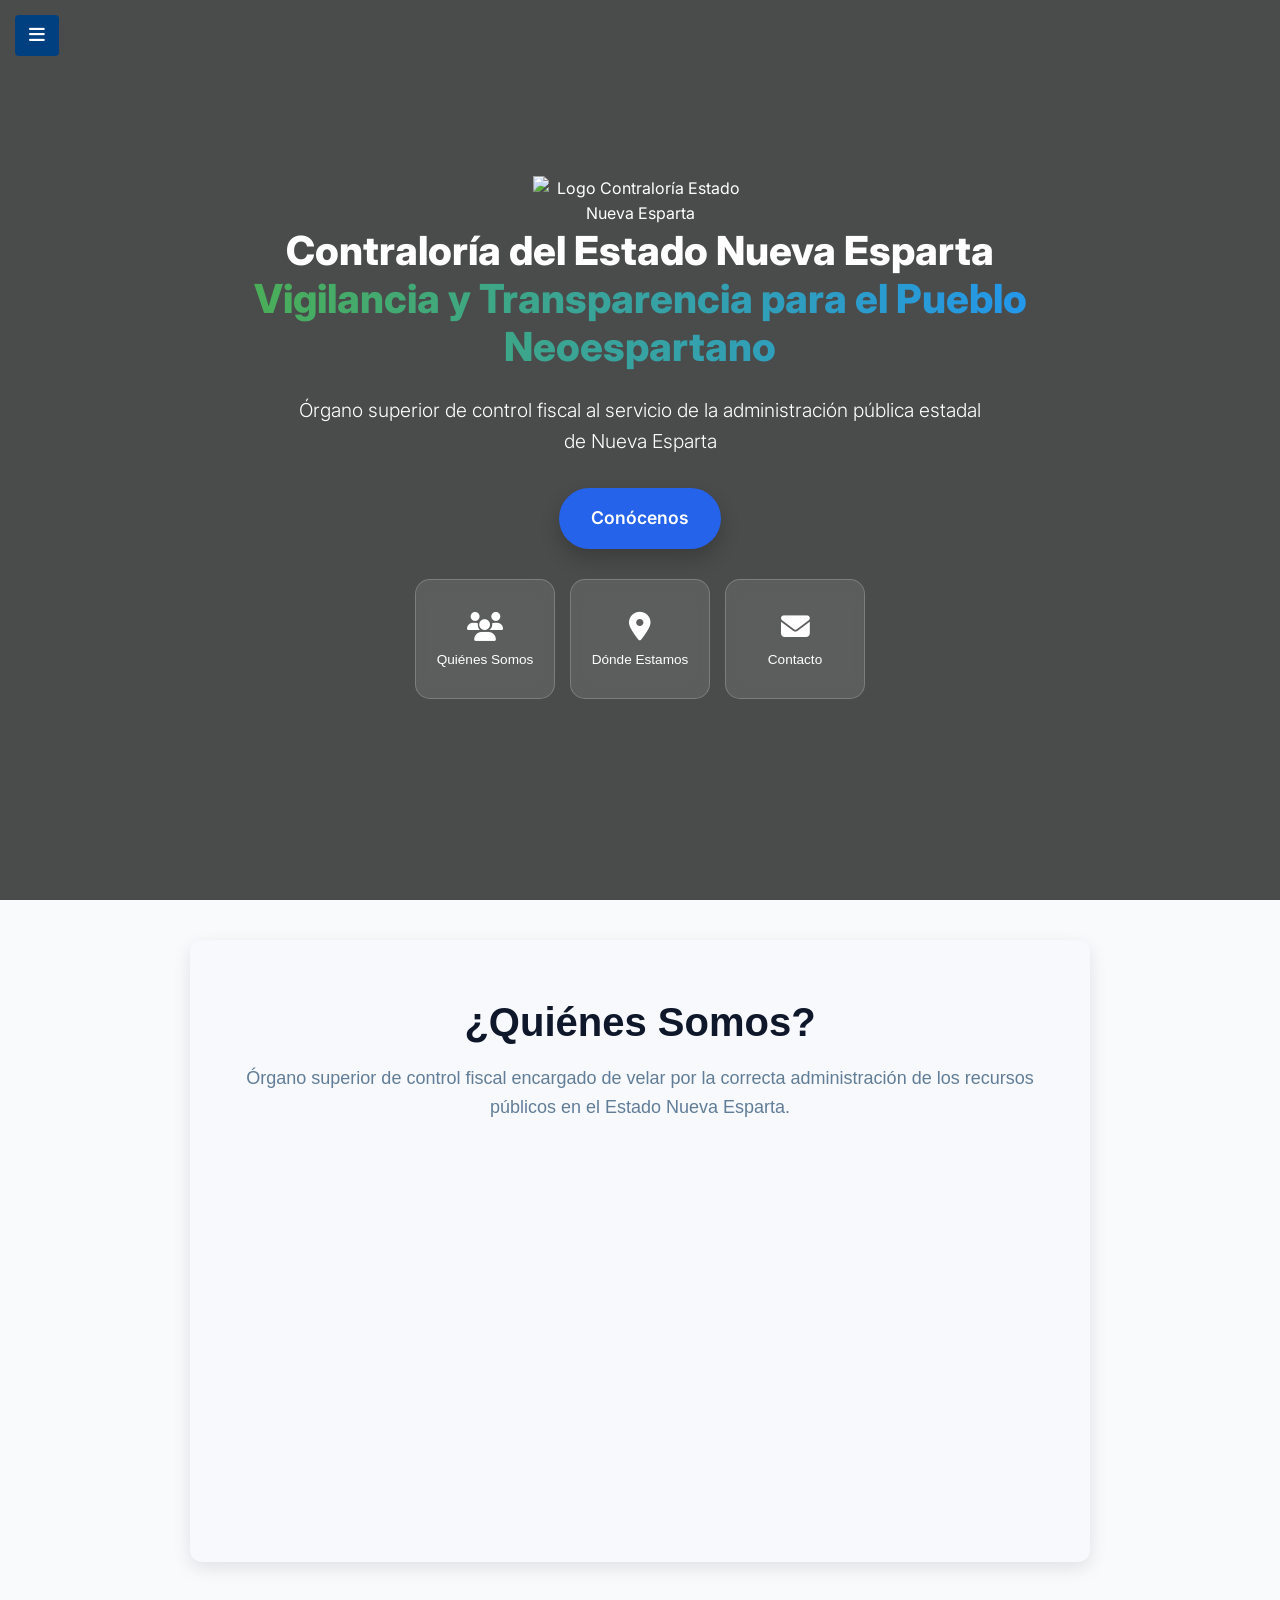
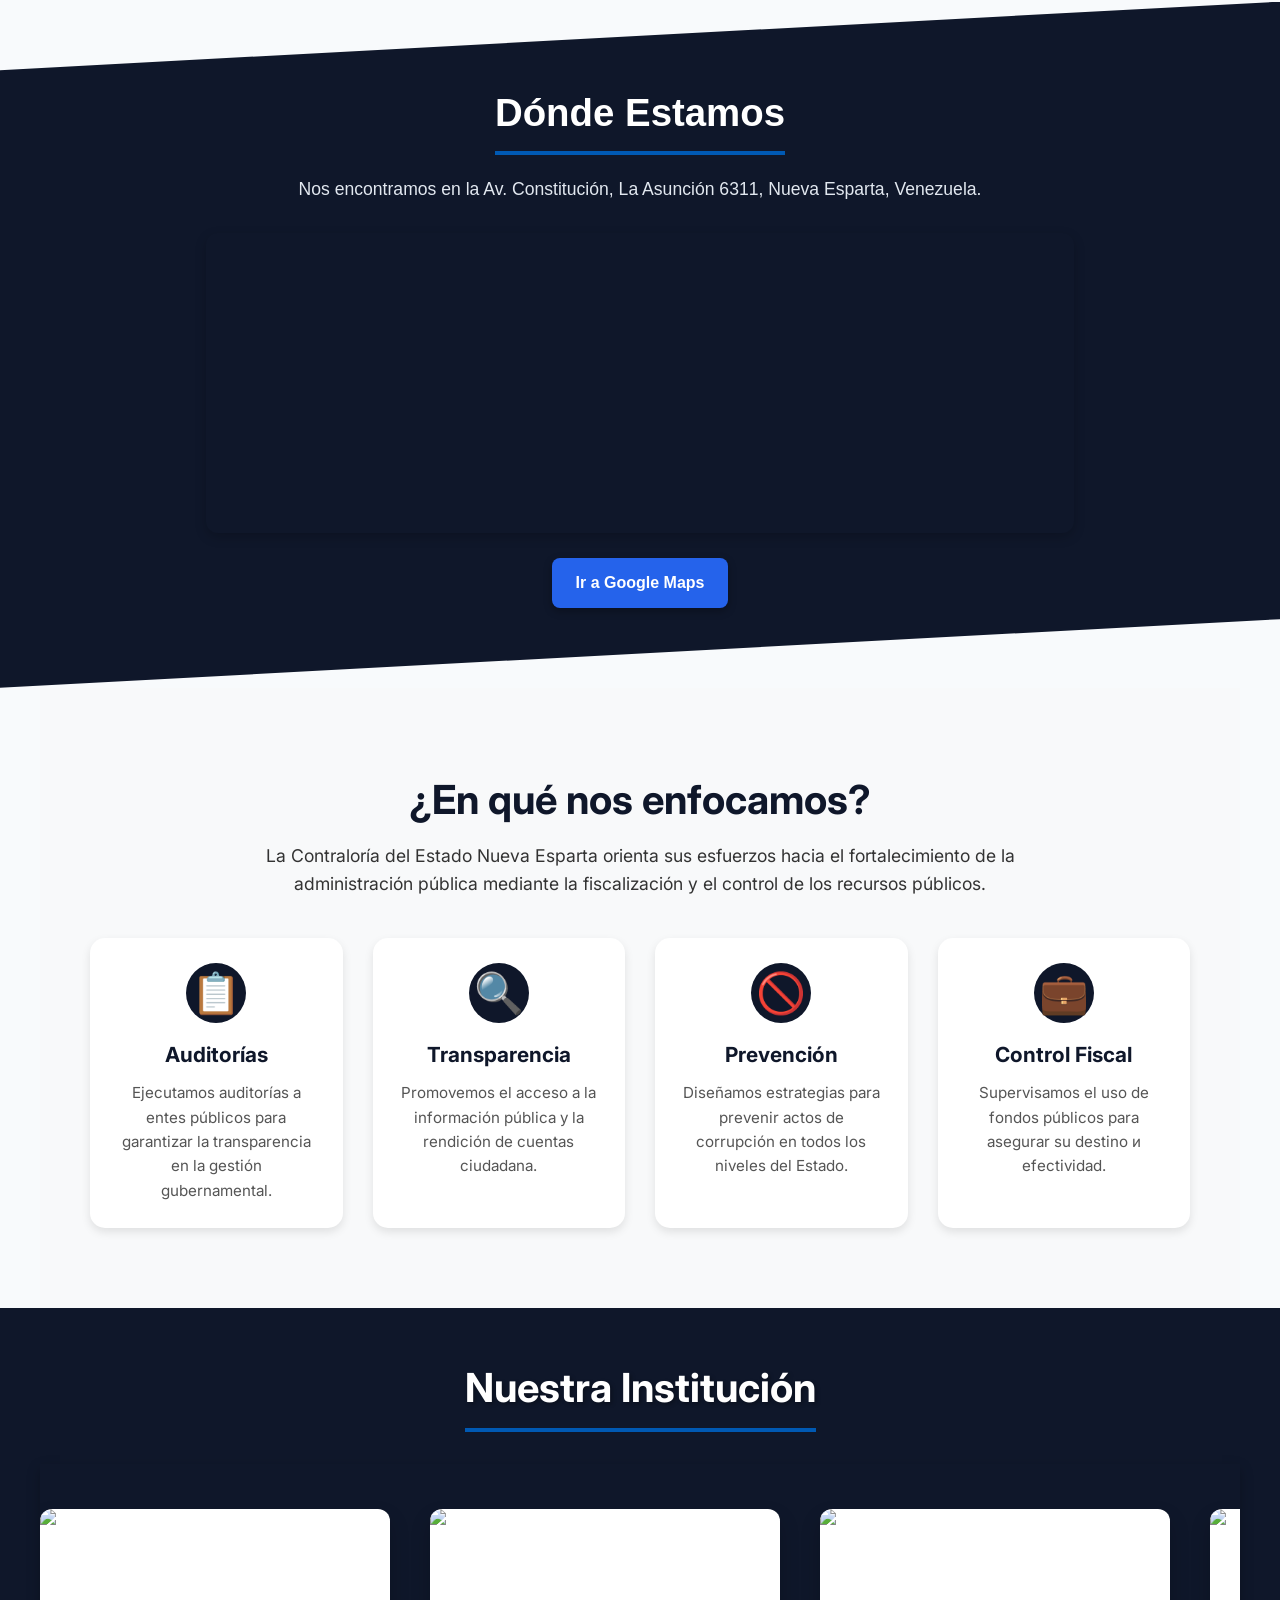
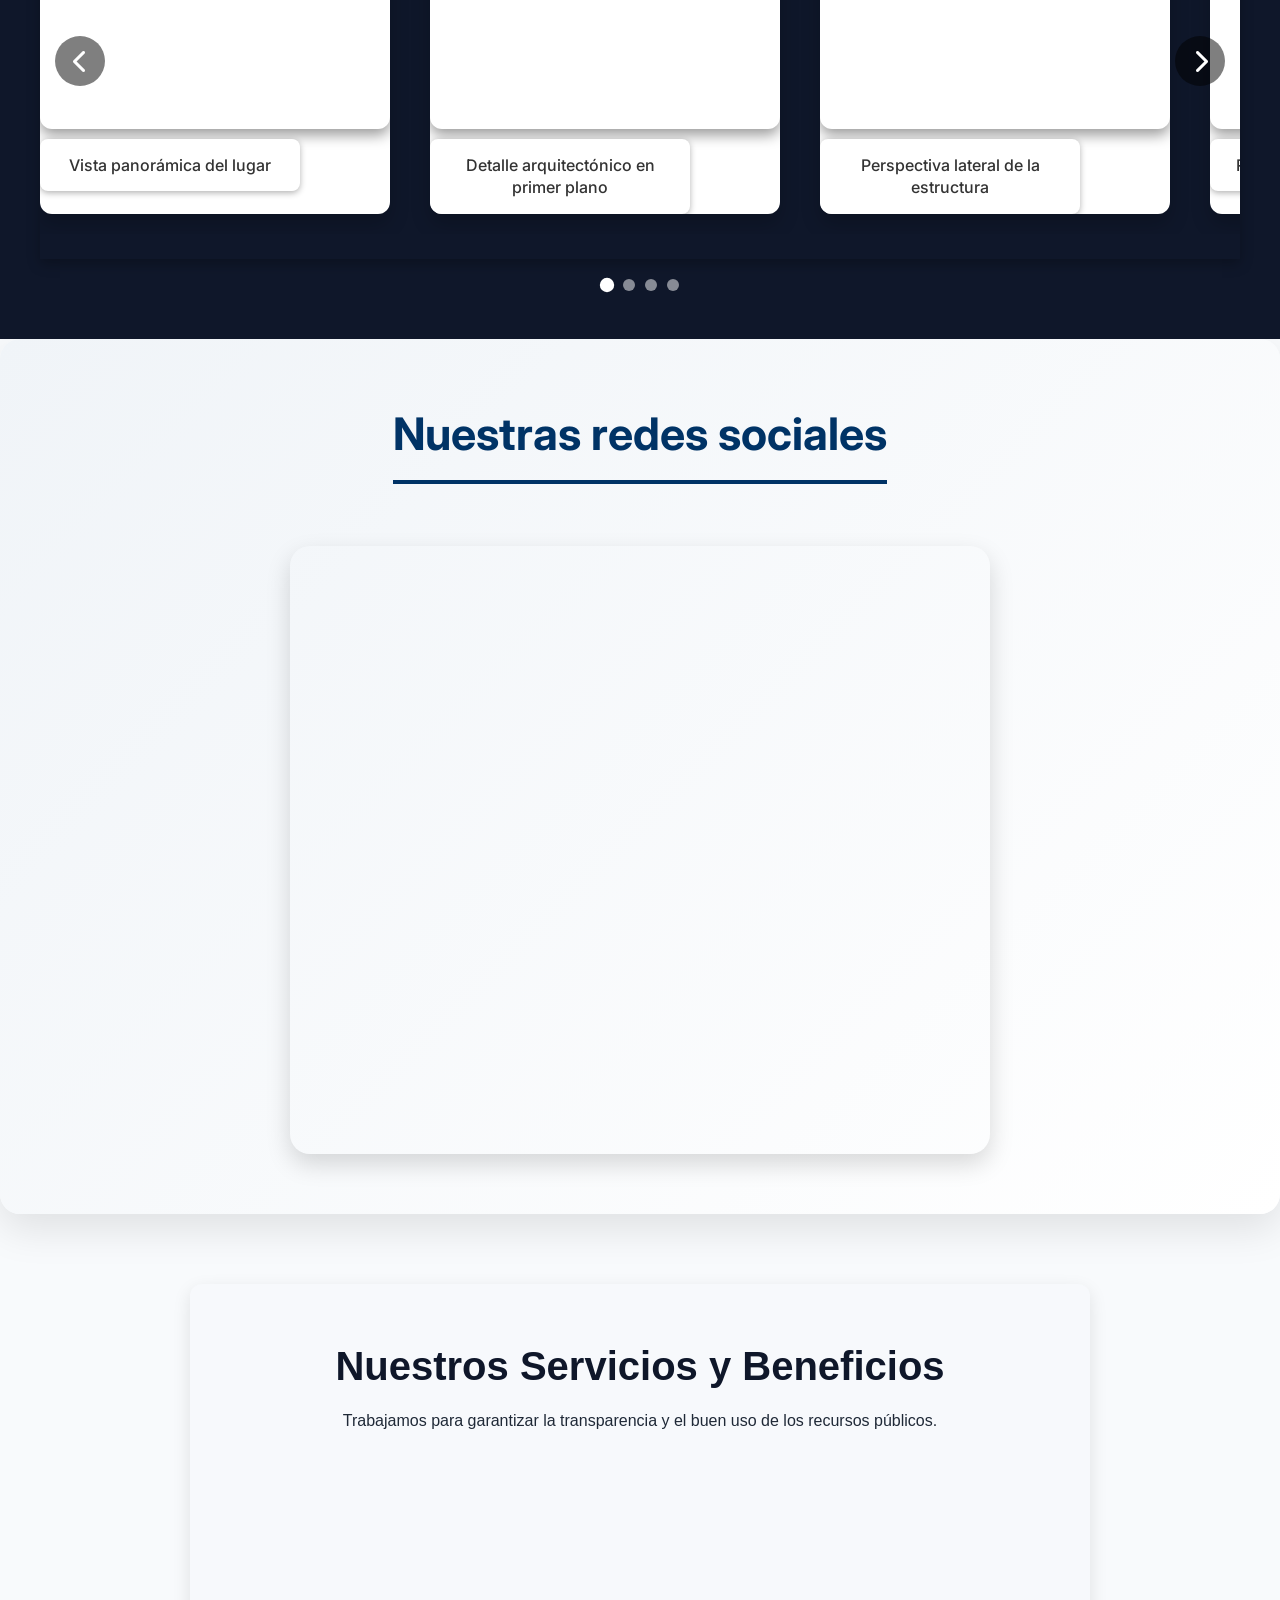
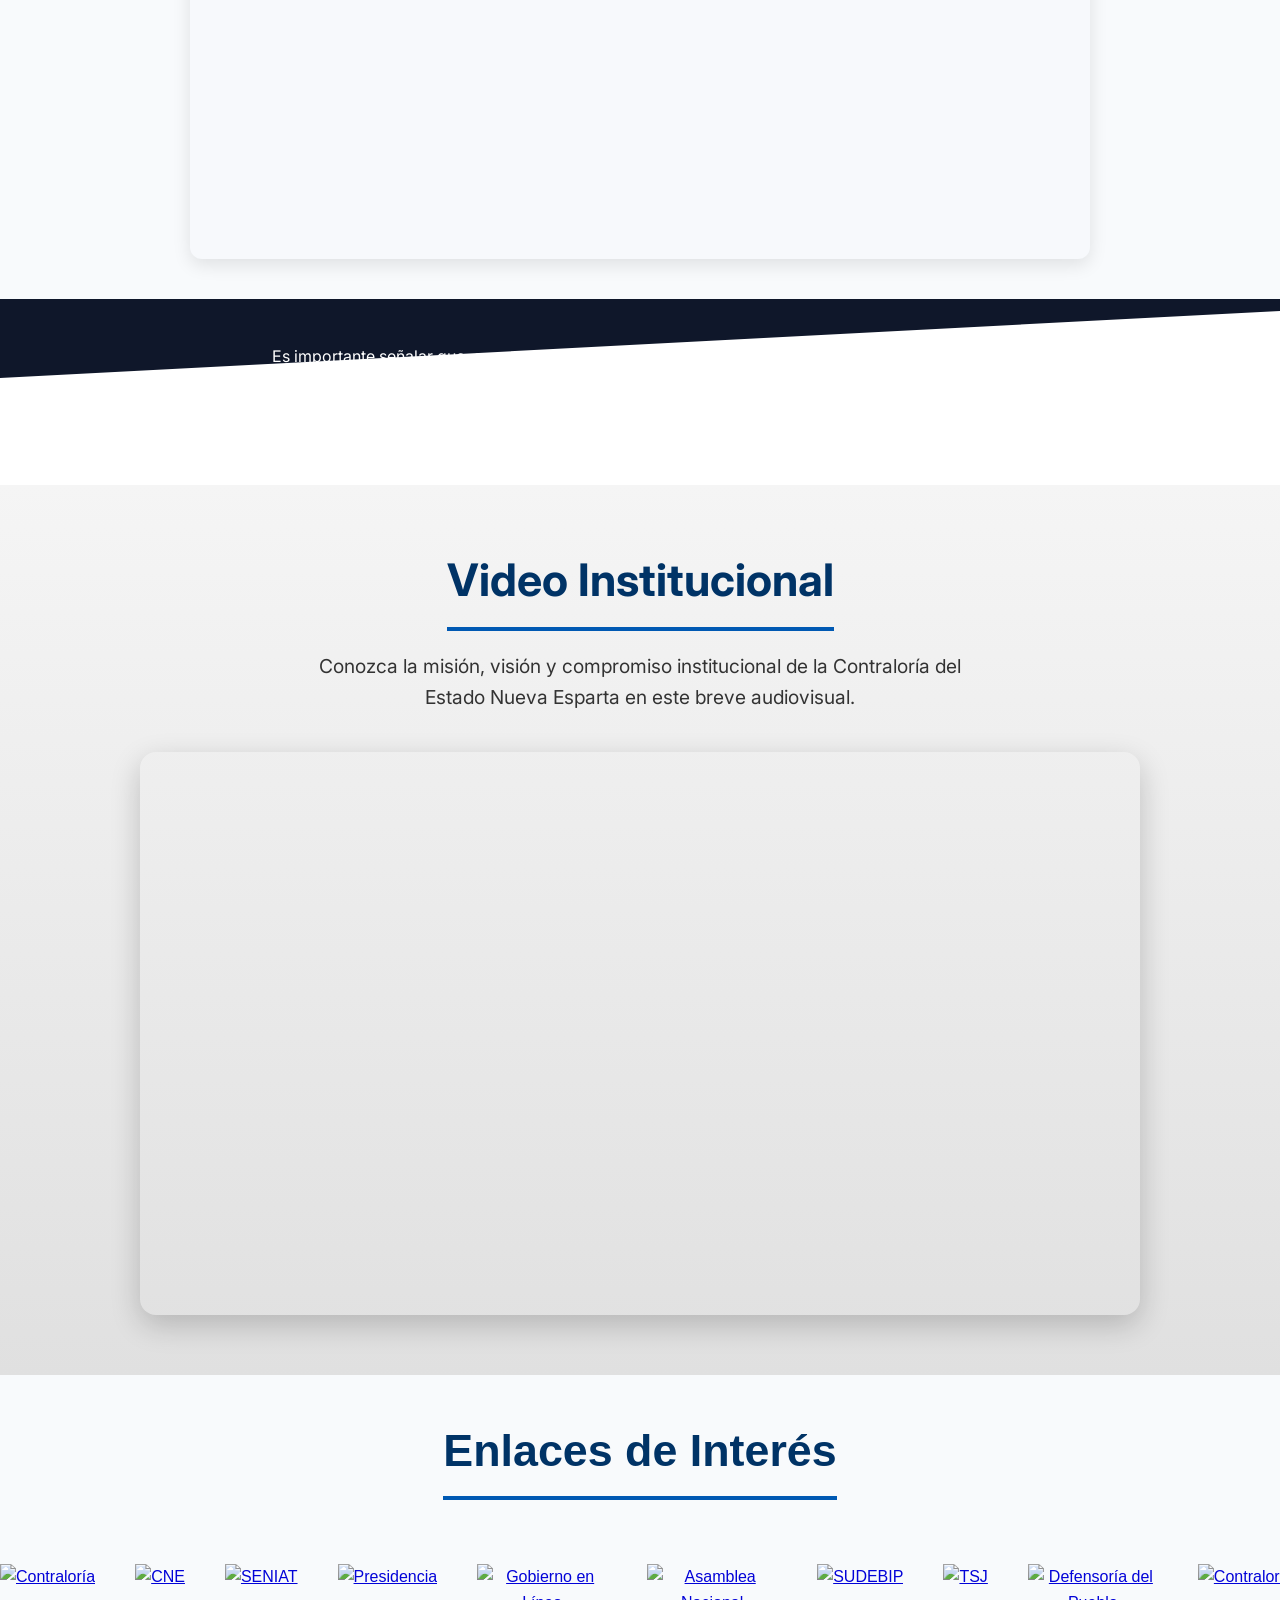
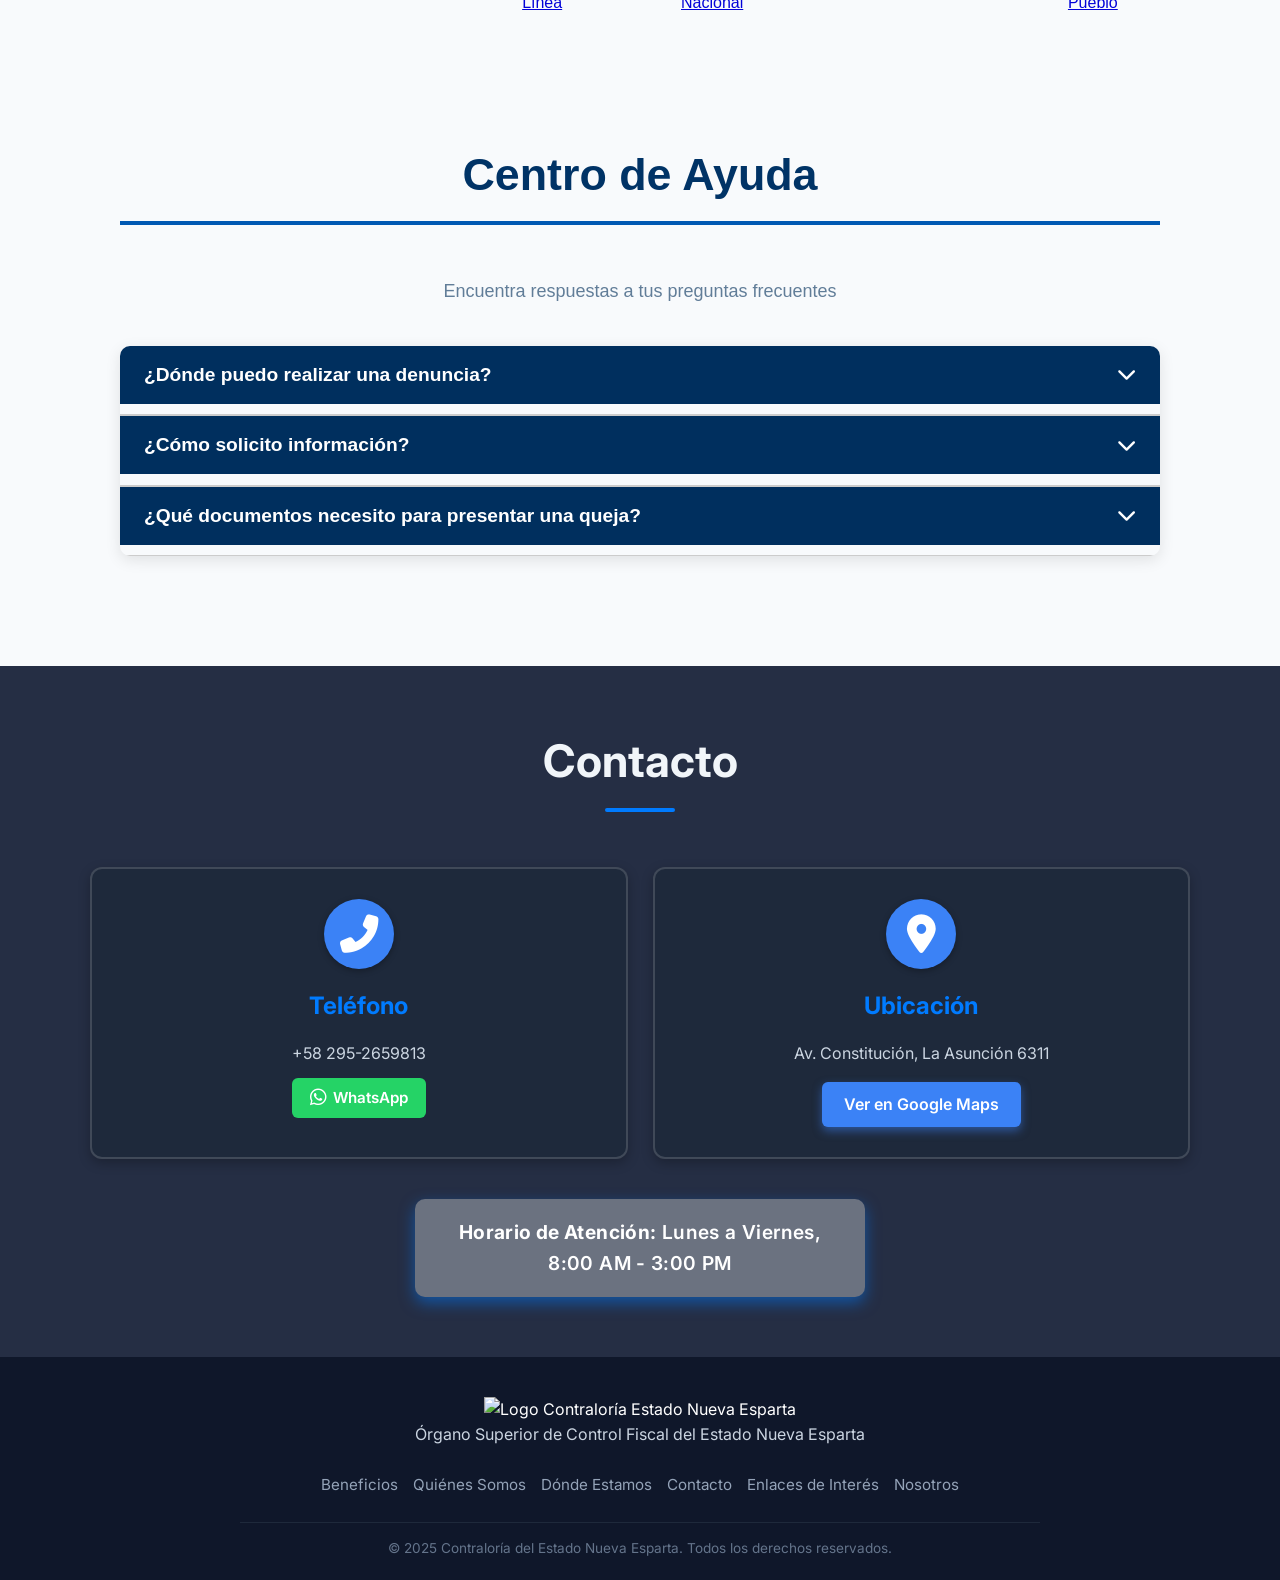
==== commit 0e070e3e: "Update index.html" ====
--- a/index.html
+++ b/index.html
@@ -1538,7 +1538,7 @@
         </nav>
         <br>
       </div>
-      <hr>
+    
     </div>
 
 
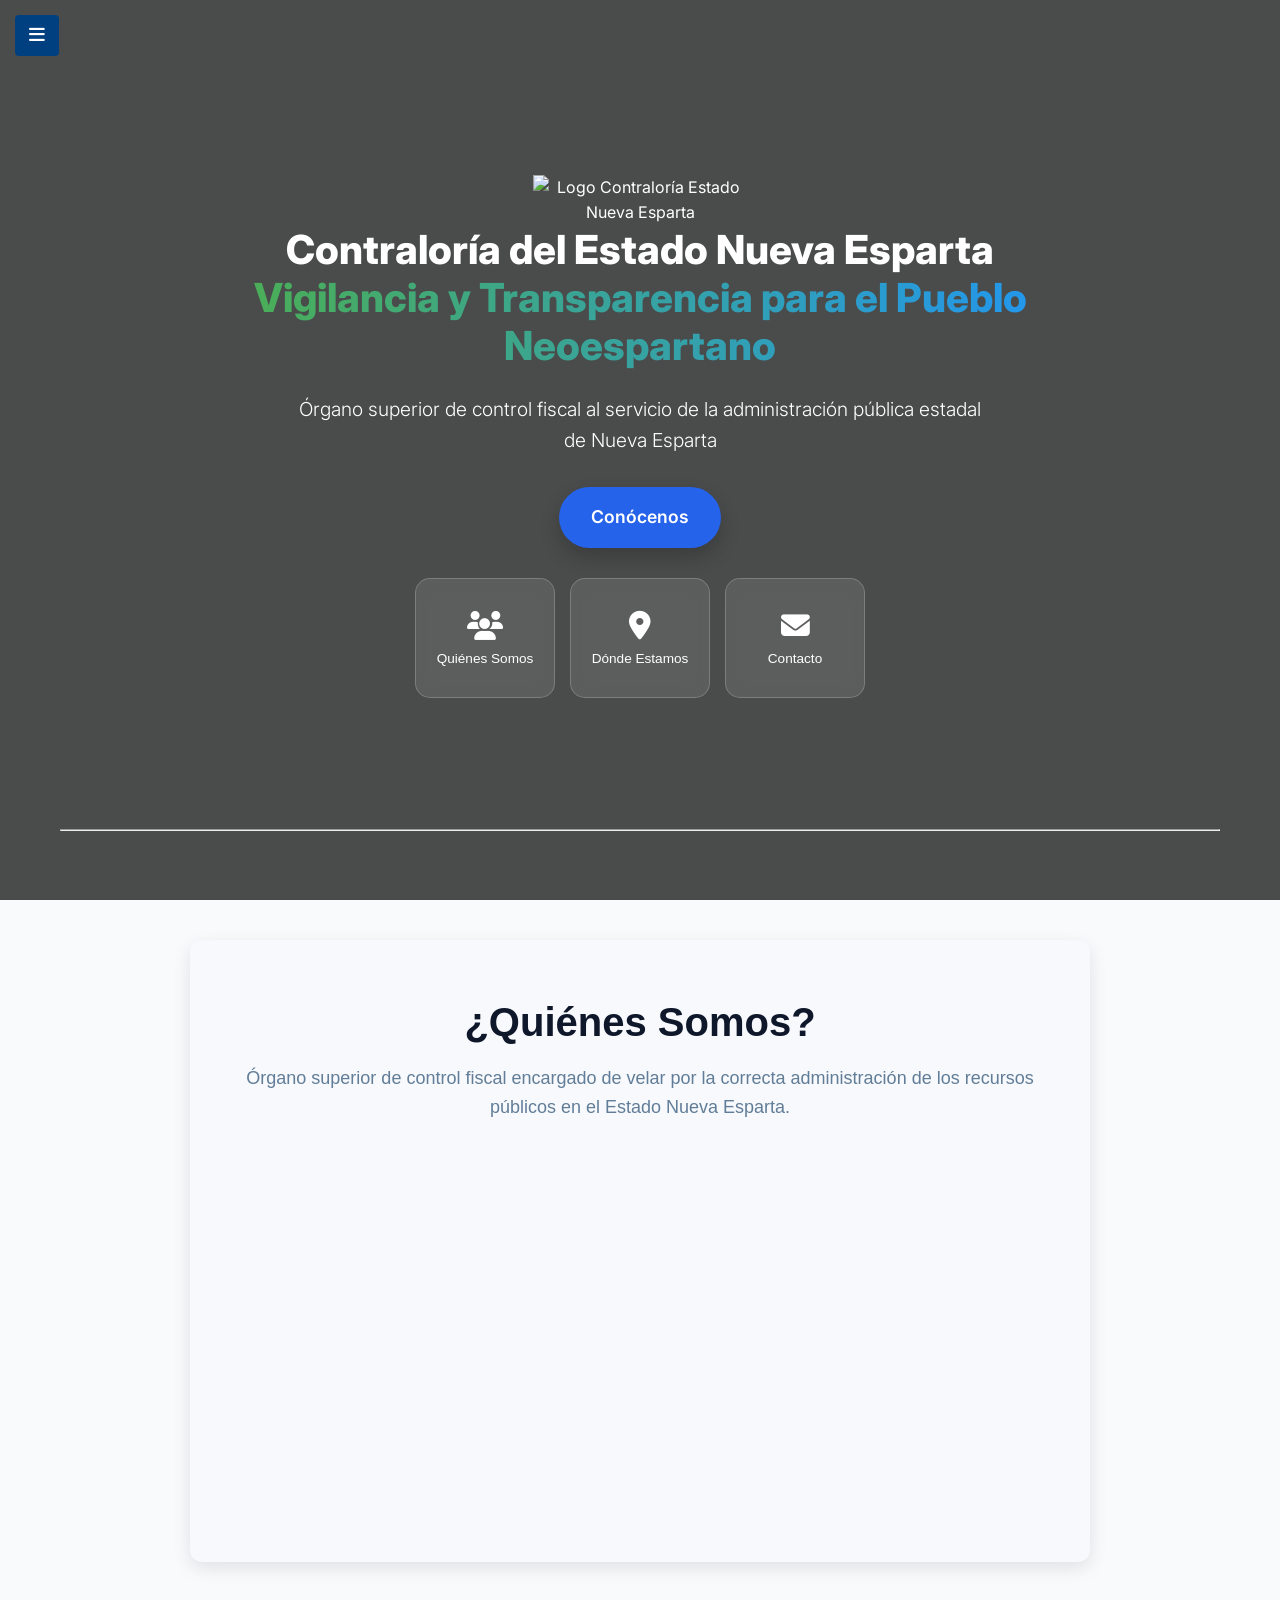
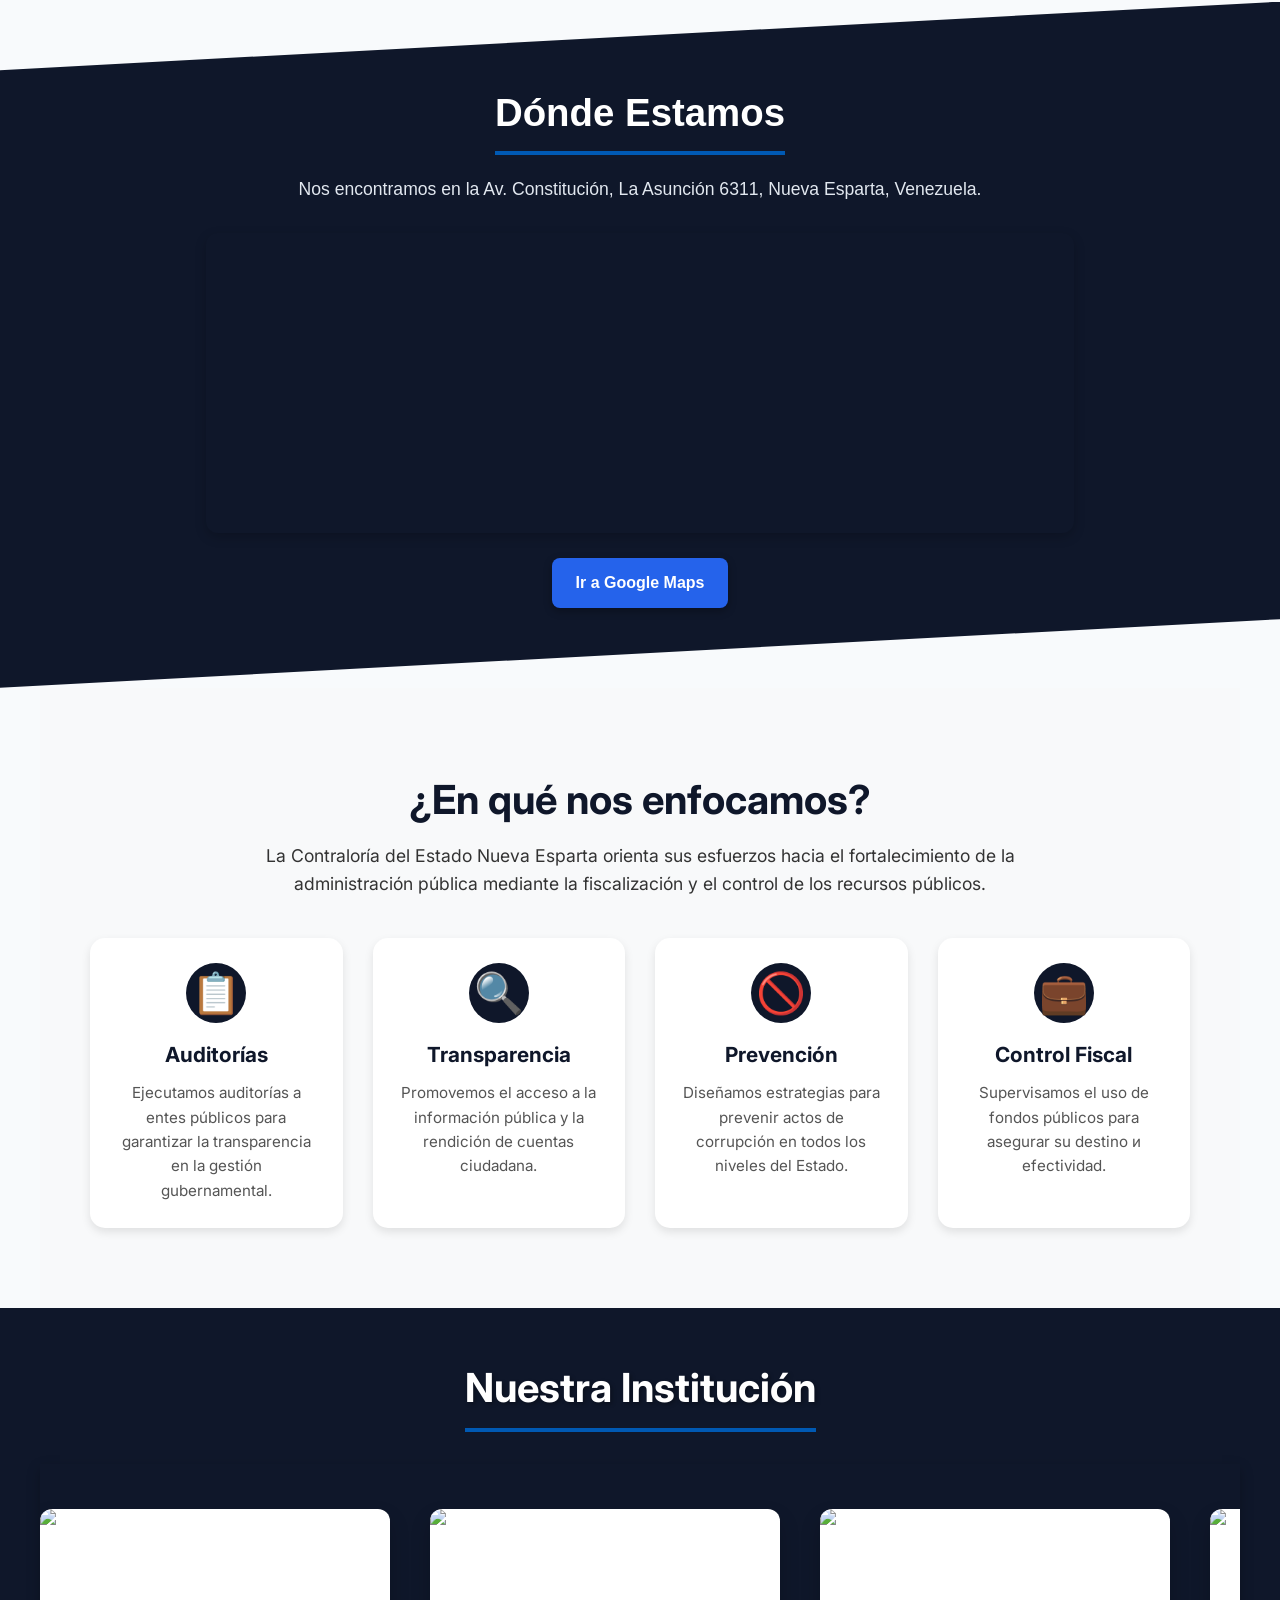
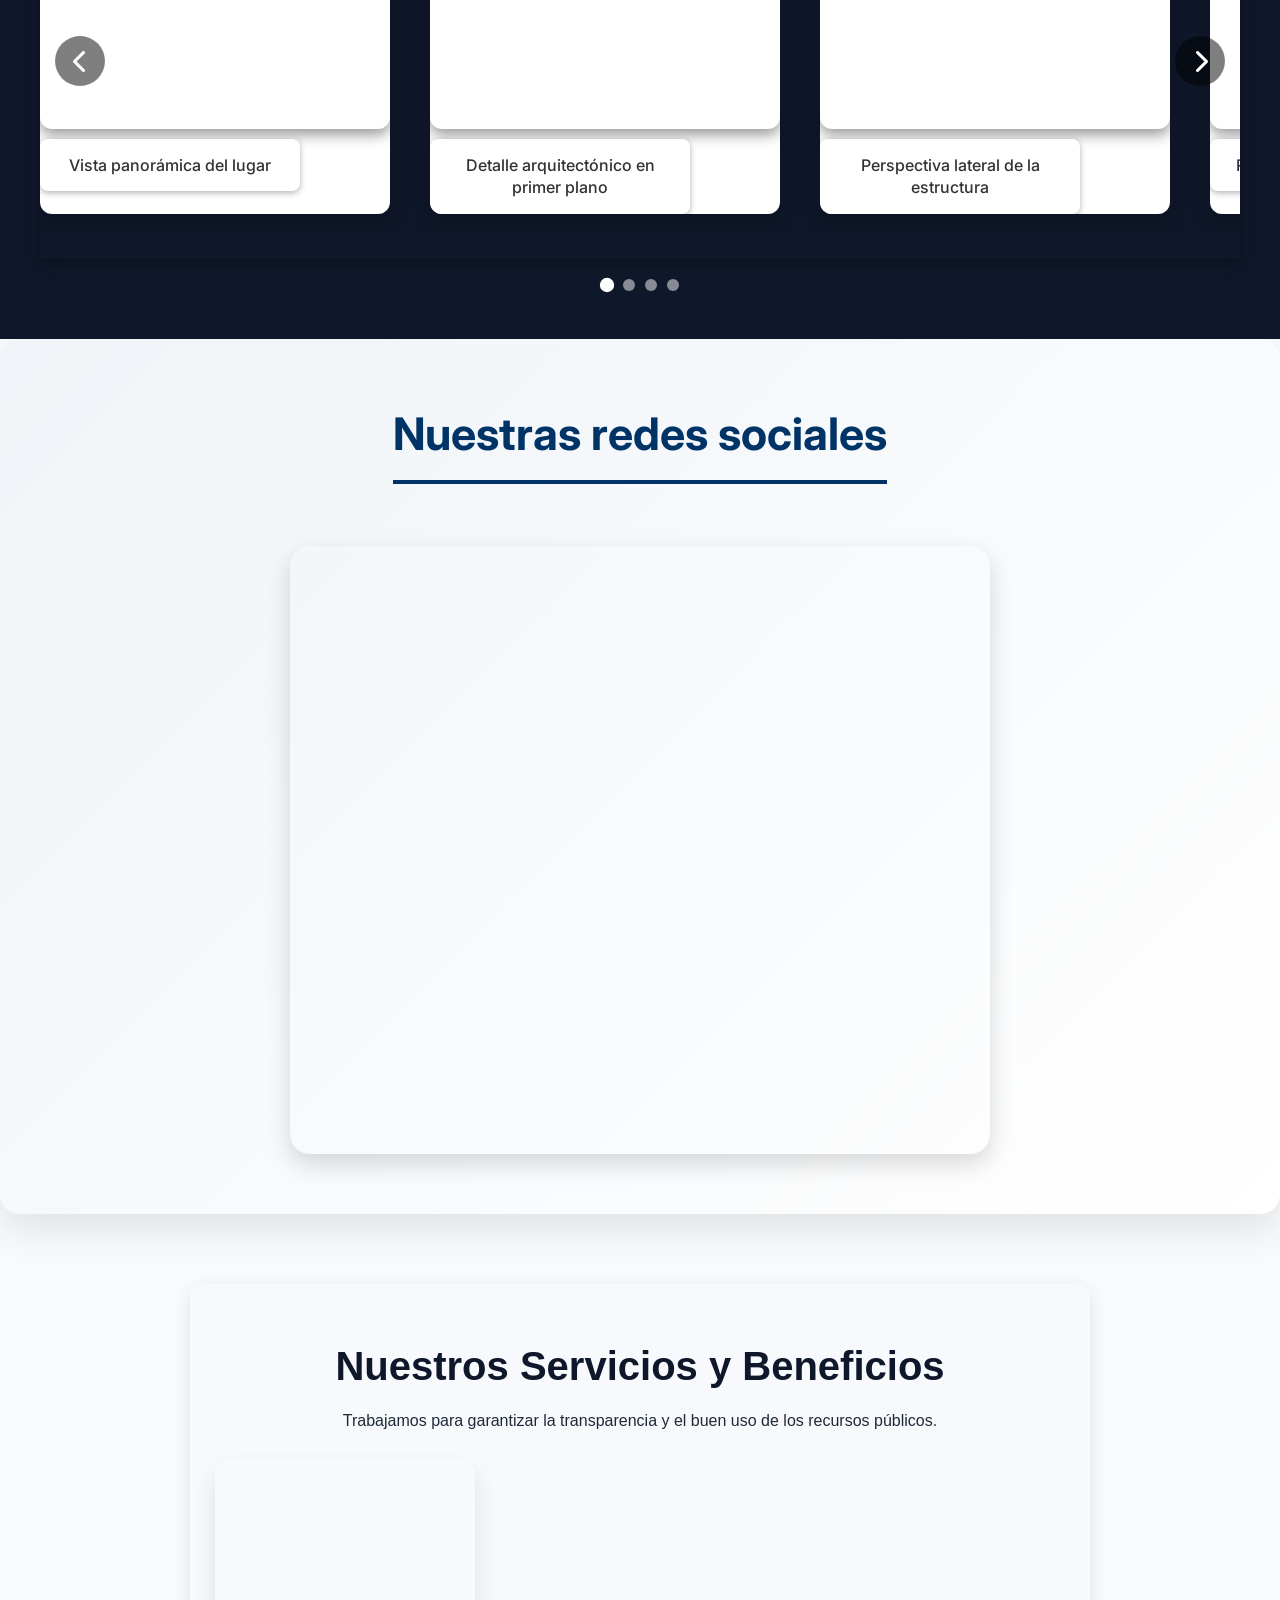
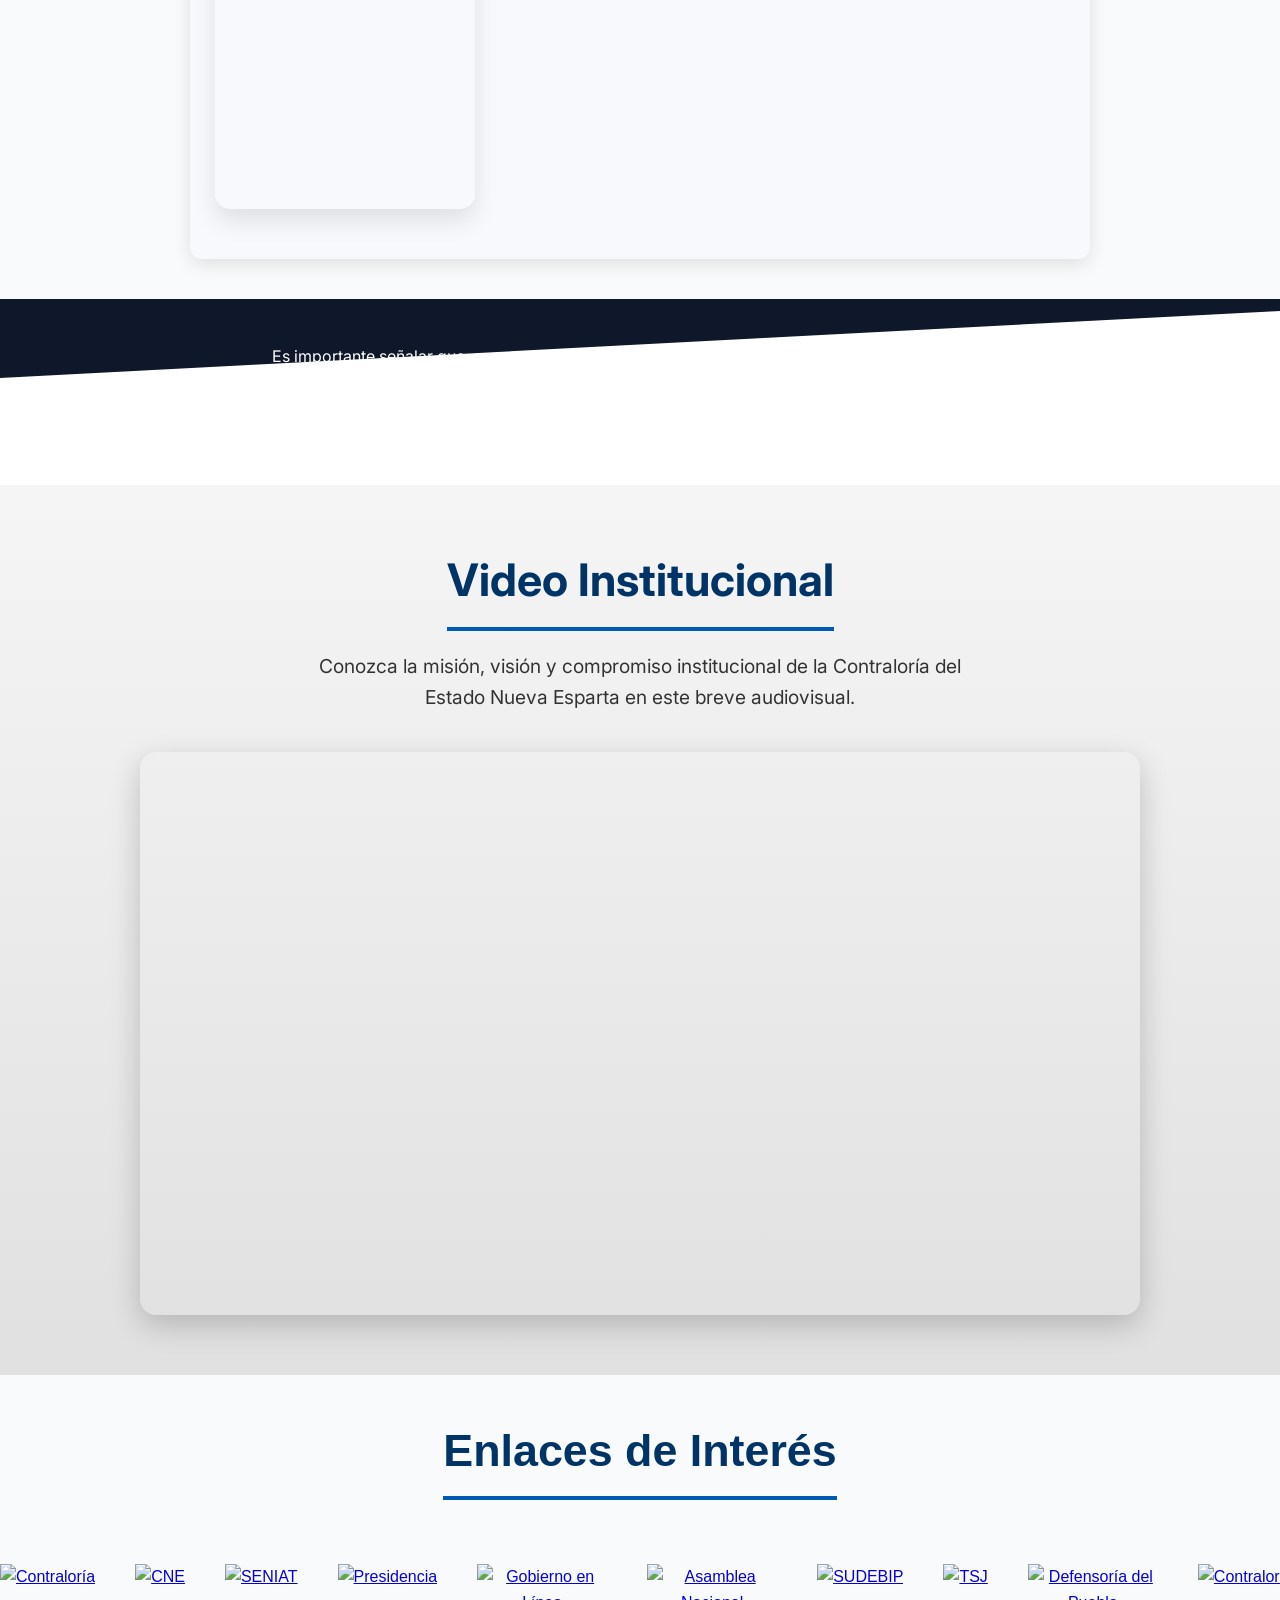
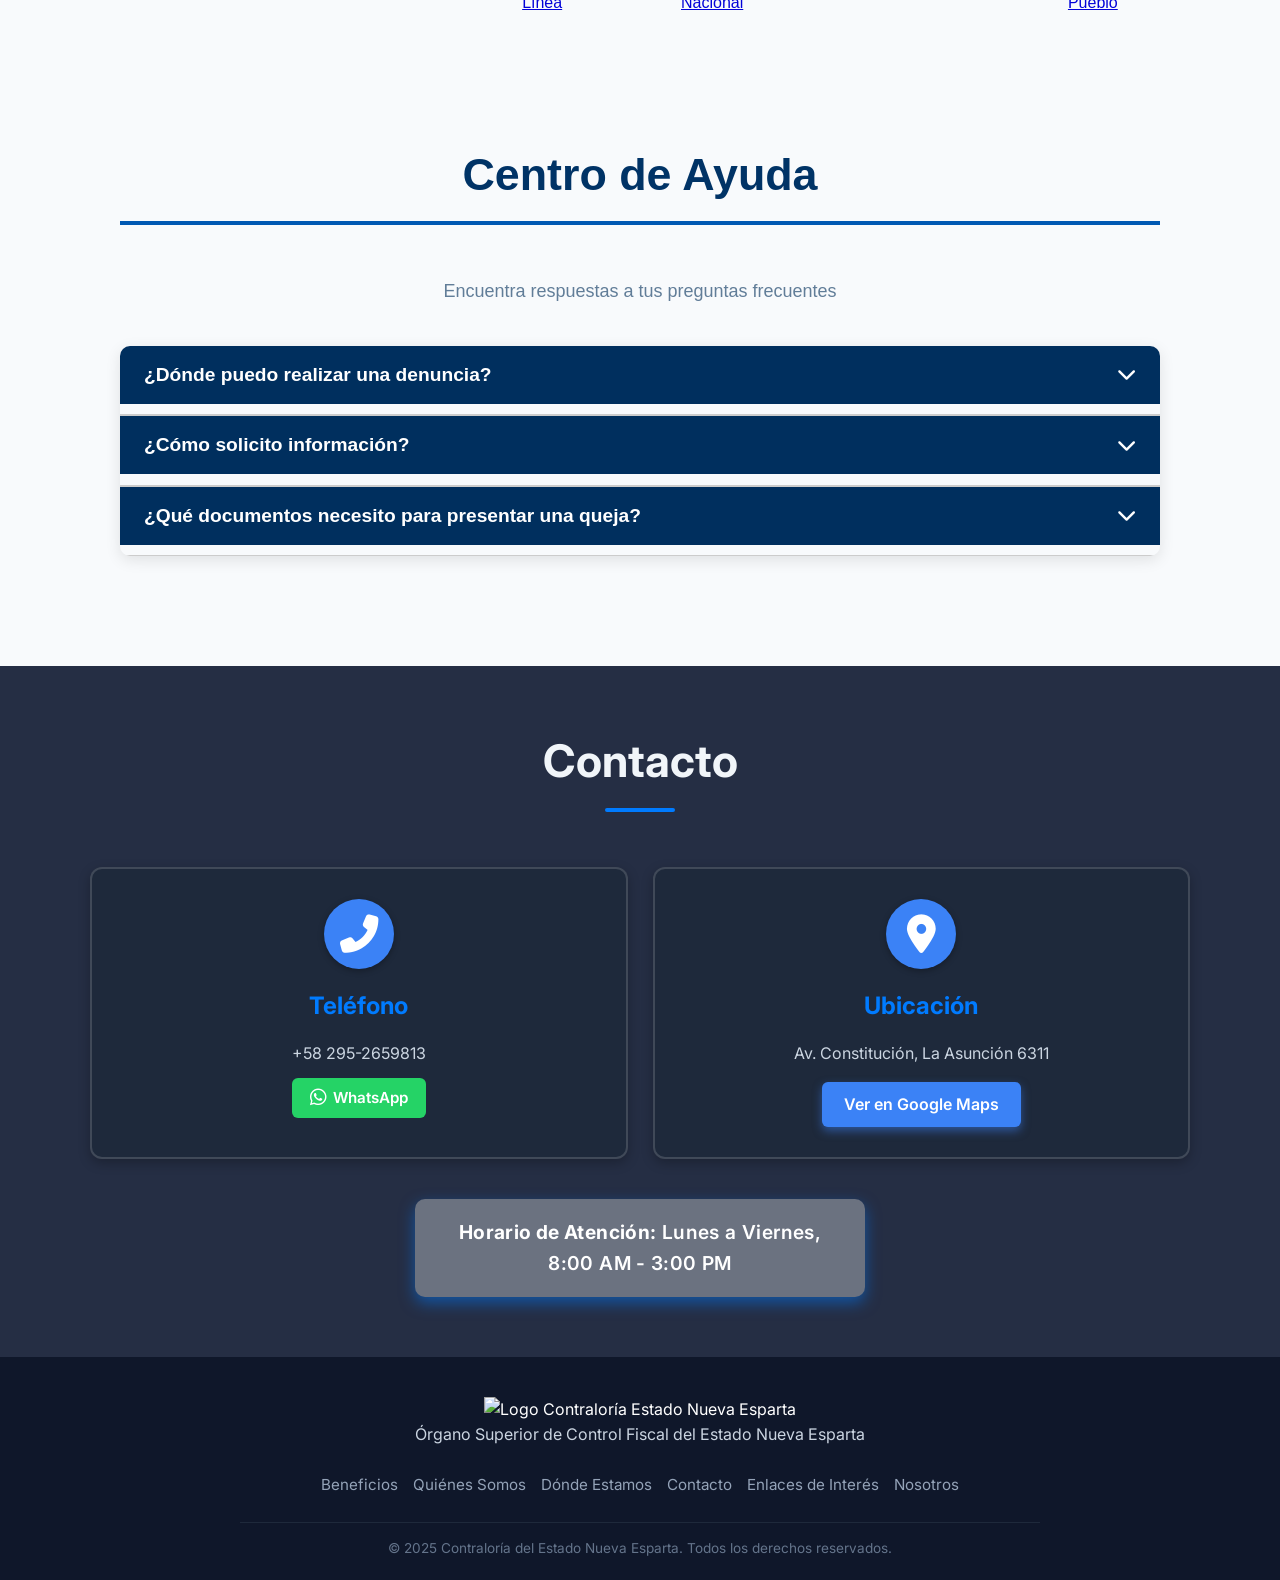
==== commit b02ab2cf: "Update index.html" ====
--- a/index.html
+++ b/index.html
@@ -1538,7 +1538,7 @@
         </nav>
         <br>
       </div>
-    
+      <hr>
     </div>
 
 
@@ -2233,7 +2233,7 @@
 
   <!-- Sección Video Institucional -->
   <section id="video-institucional" style="padding: 60px 20px; background: linear-gradient(180deg, #f5f5f5, #e0e0e0);">
-    <div style="max-width: 1000px; margin: auto; text-align: center;">
+    <div style="margin-top: 20px; max-width: 1000px; margin: auto; text-align: center;">
       <h2 style="font-size: 2.8rem; font-weight: bold; color: #003366; margin-bottom: 20px; border-bottom: 4px solid #0059b3; display: inline-block; padding-bottom: 10px;">
         Video Institucional
       </h2>
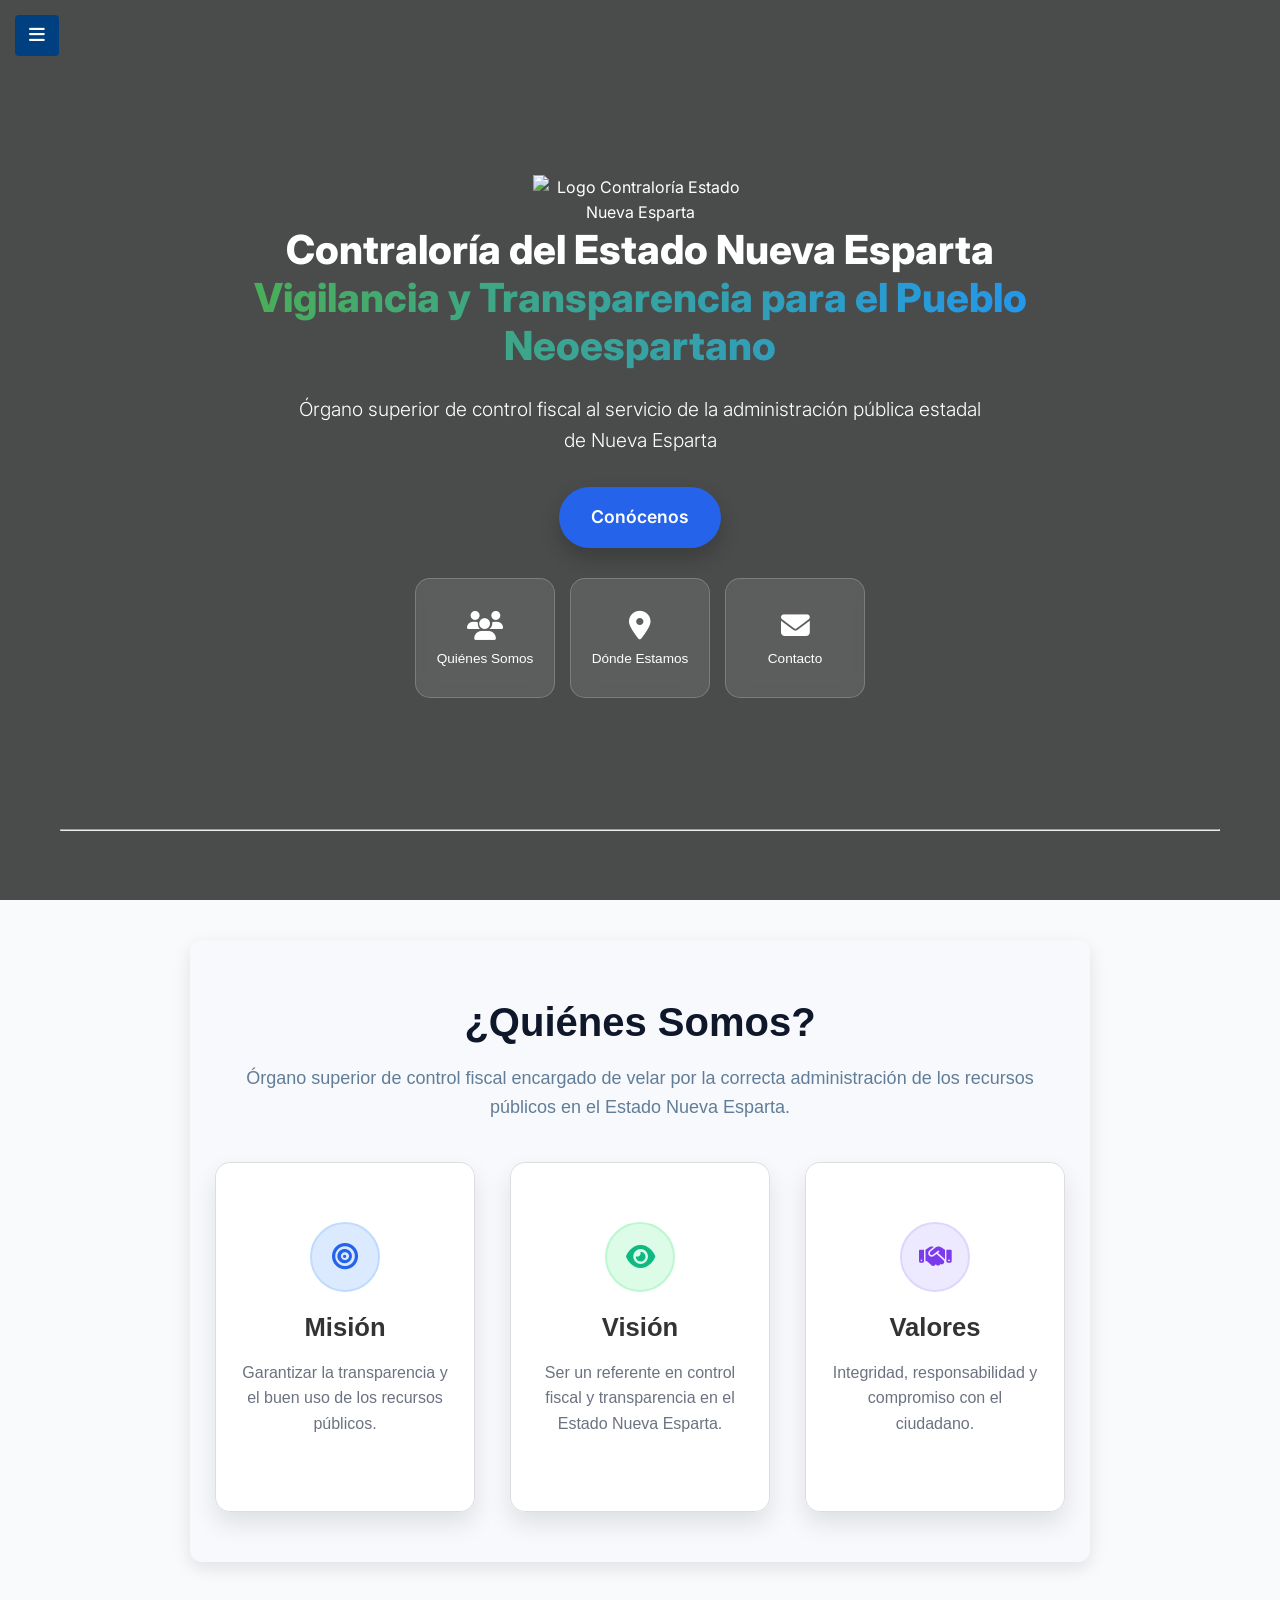
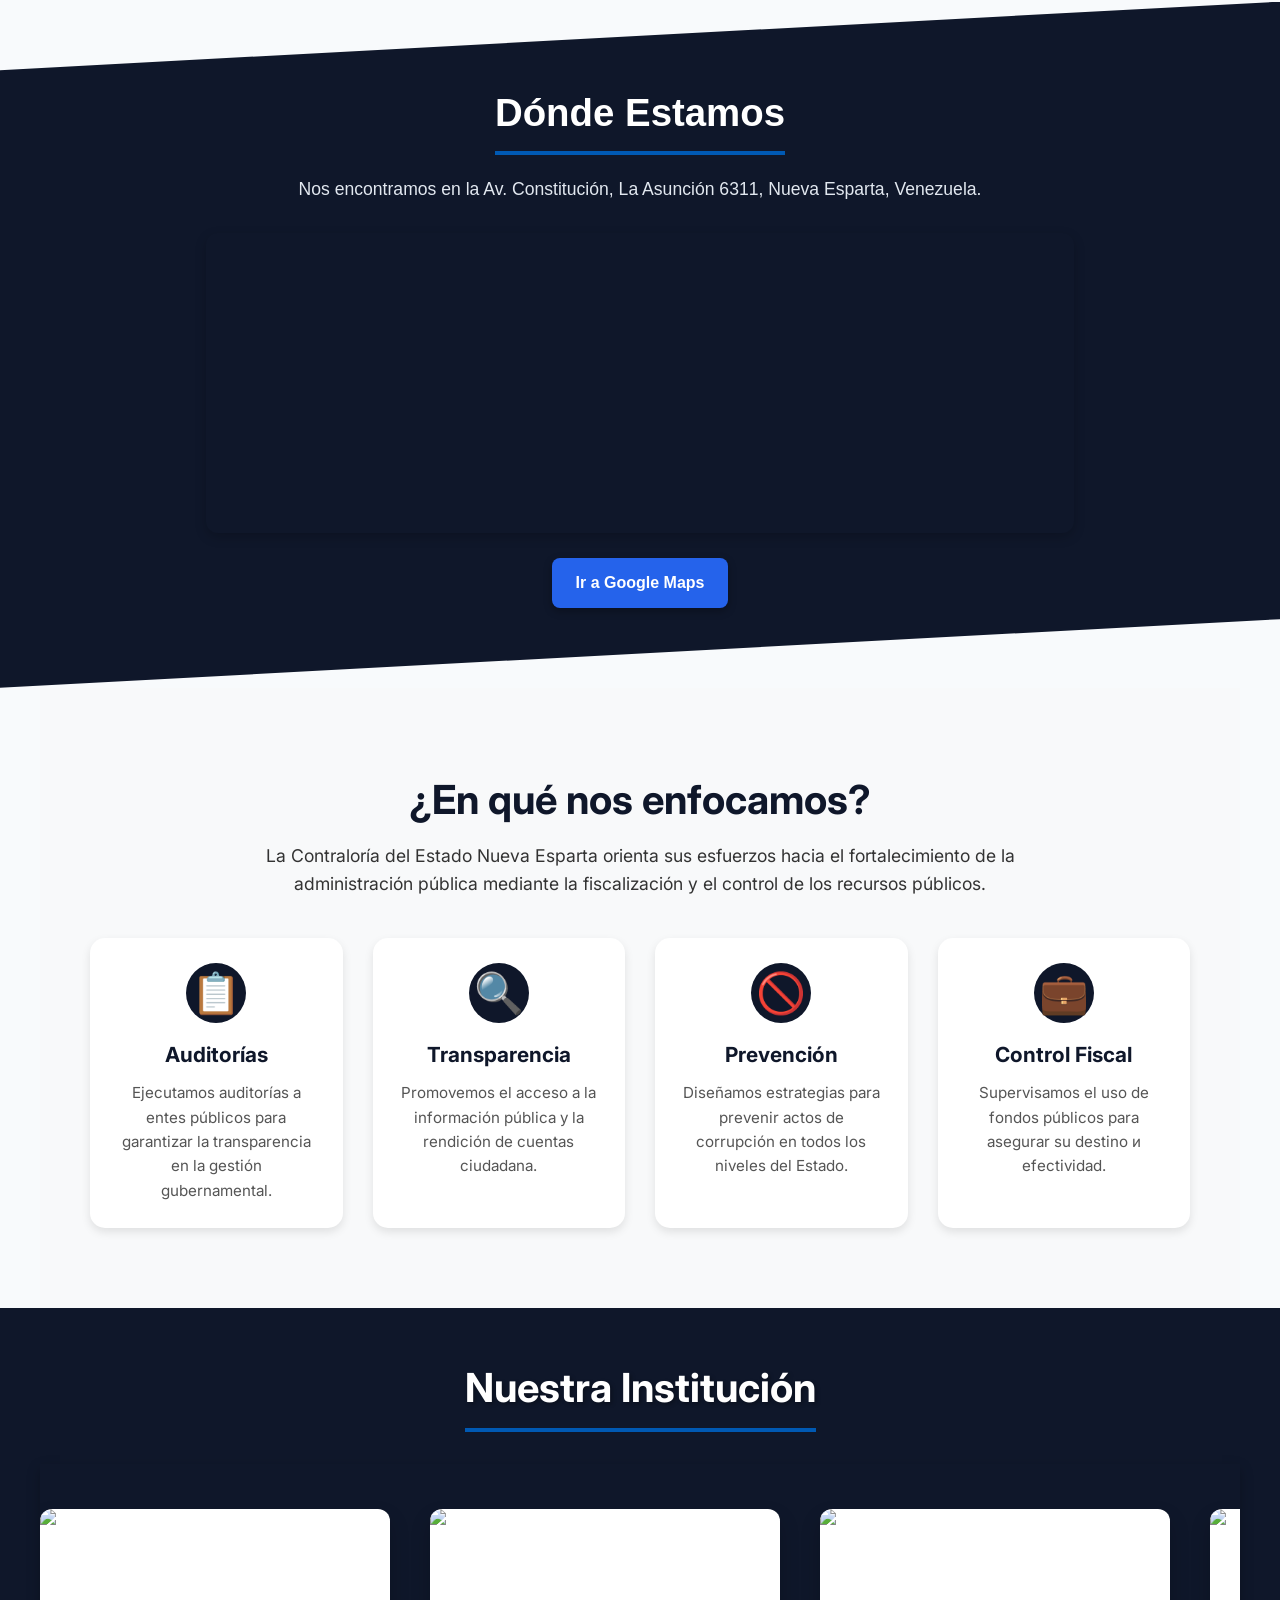
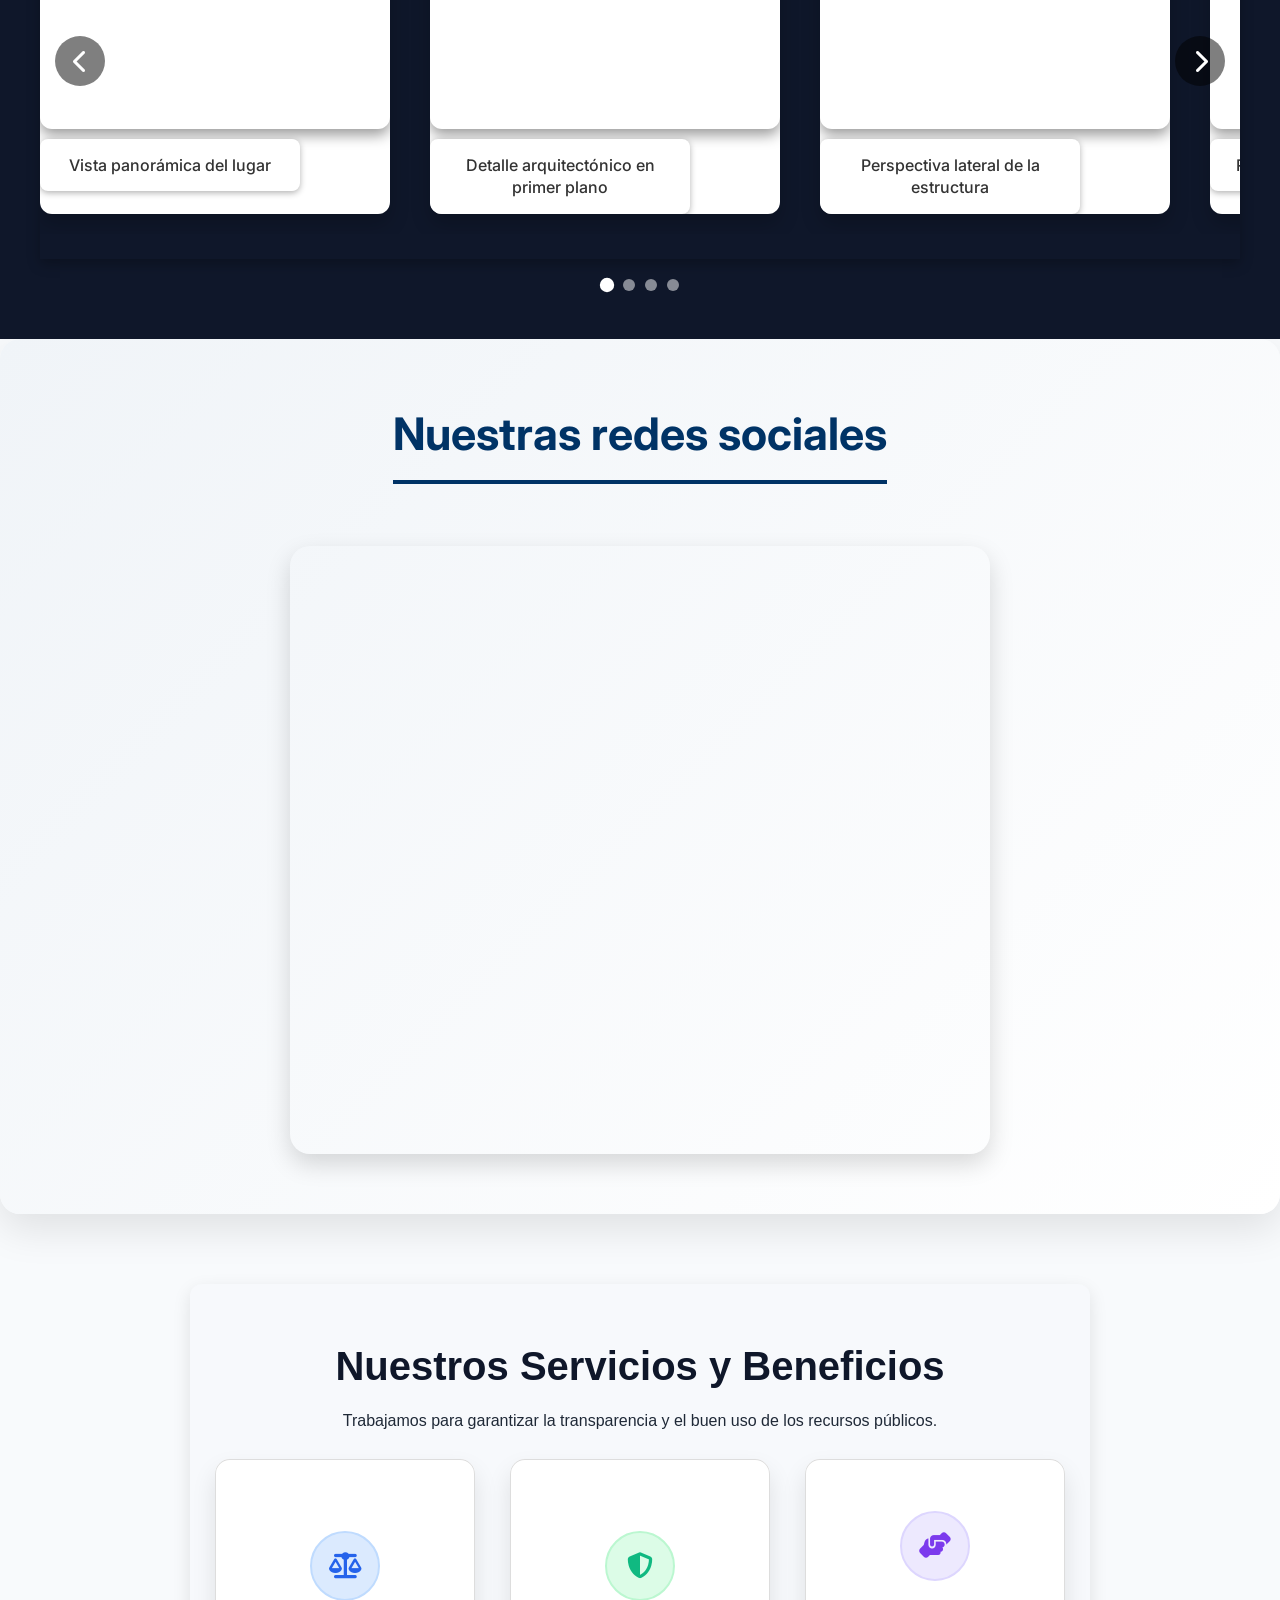
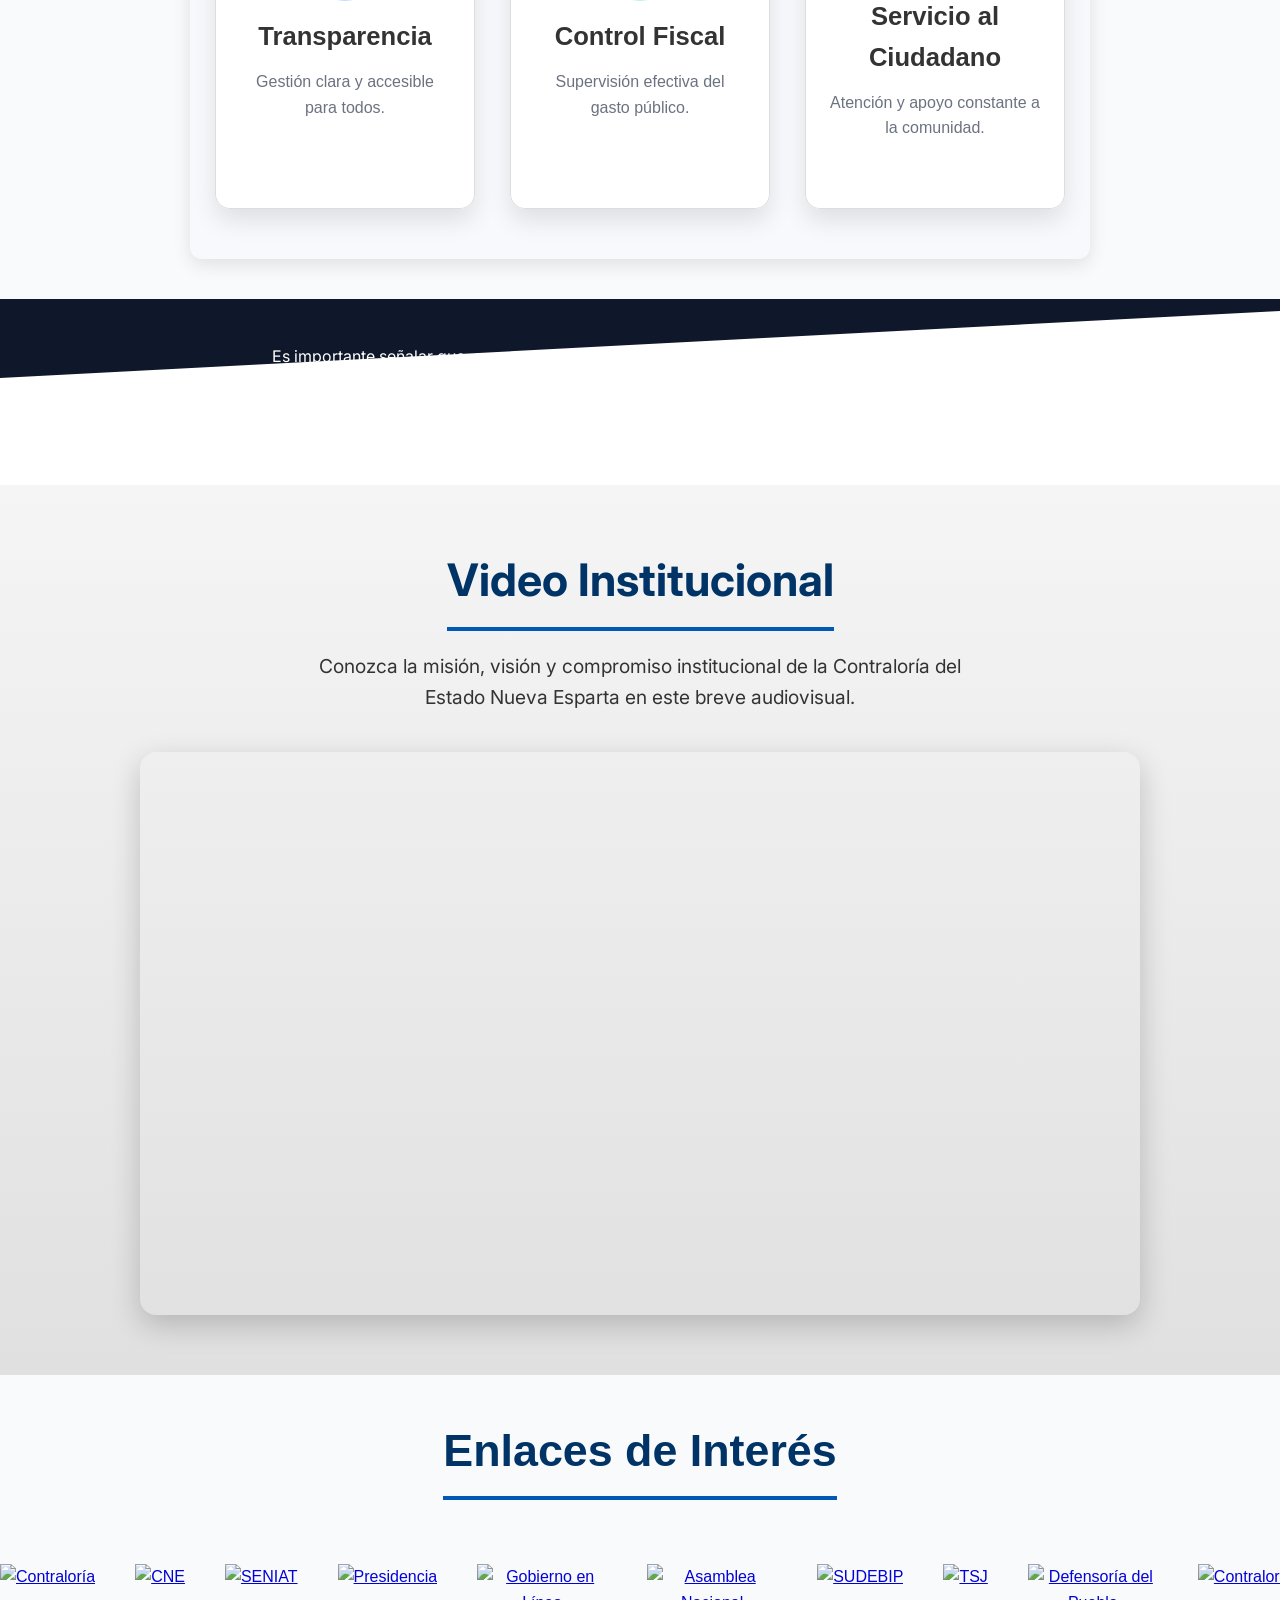
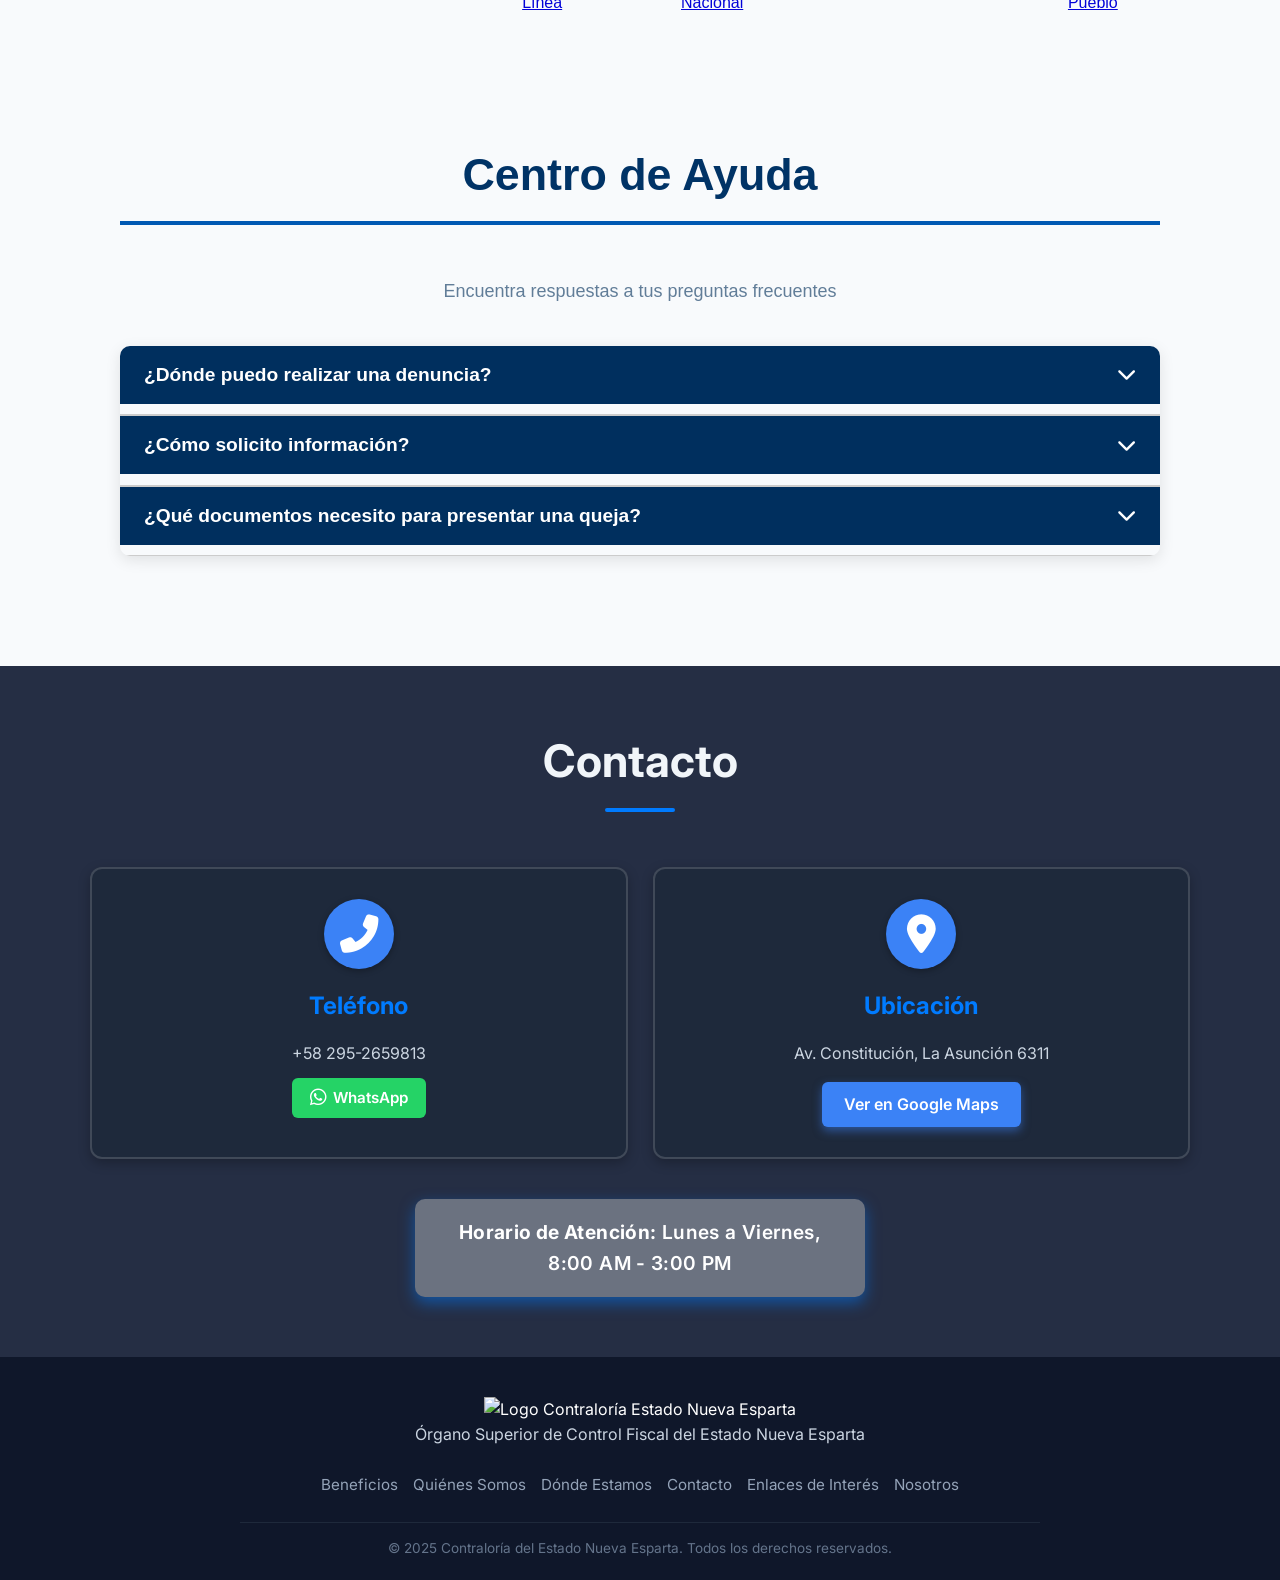
==== commit 4fcb0a07: "Update index.html" ====
--- a/index.html
+++ b/index.html
@@ -2522,7 +2522,7 @@
 
       <!-- Imagen de cabecera -->
       <div style="text-align:center; margin-bottom:20px;">
-        <img src="https://jqpoqwrallgsqzshtped.supabase.co/storage/v1/object/public/cebne/Leyes/leyes.png"
+        <img src="https://jqpoqwrallgsqzshtped.supabase.co/storage/v1/object/public/cebne/Leyes/Leyes.png"
           alt="Leyes CEBNE" style="
           max-width:100%; 
           height:auto; 
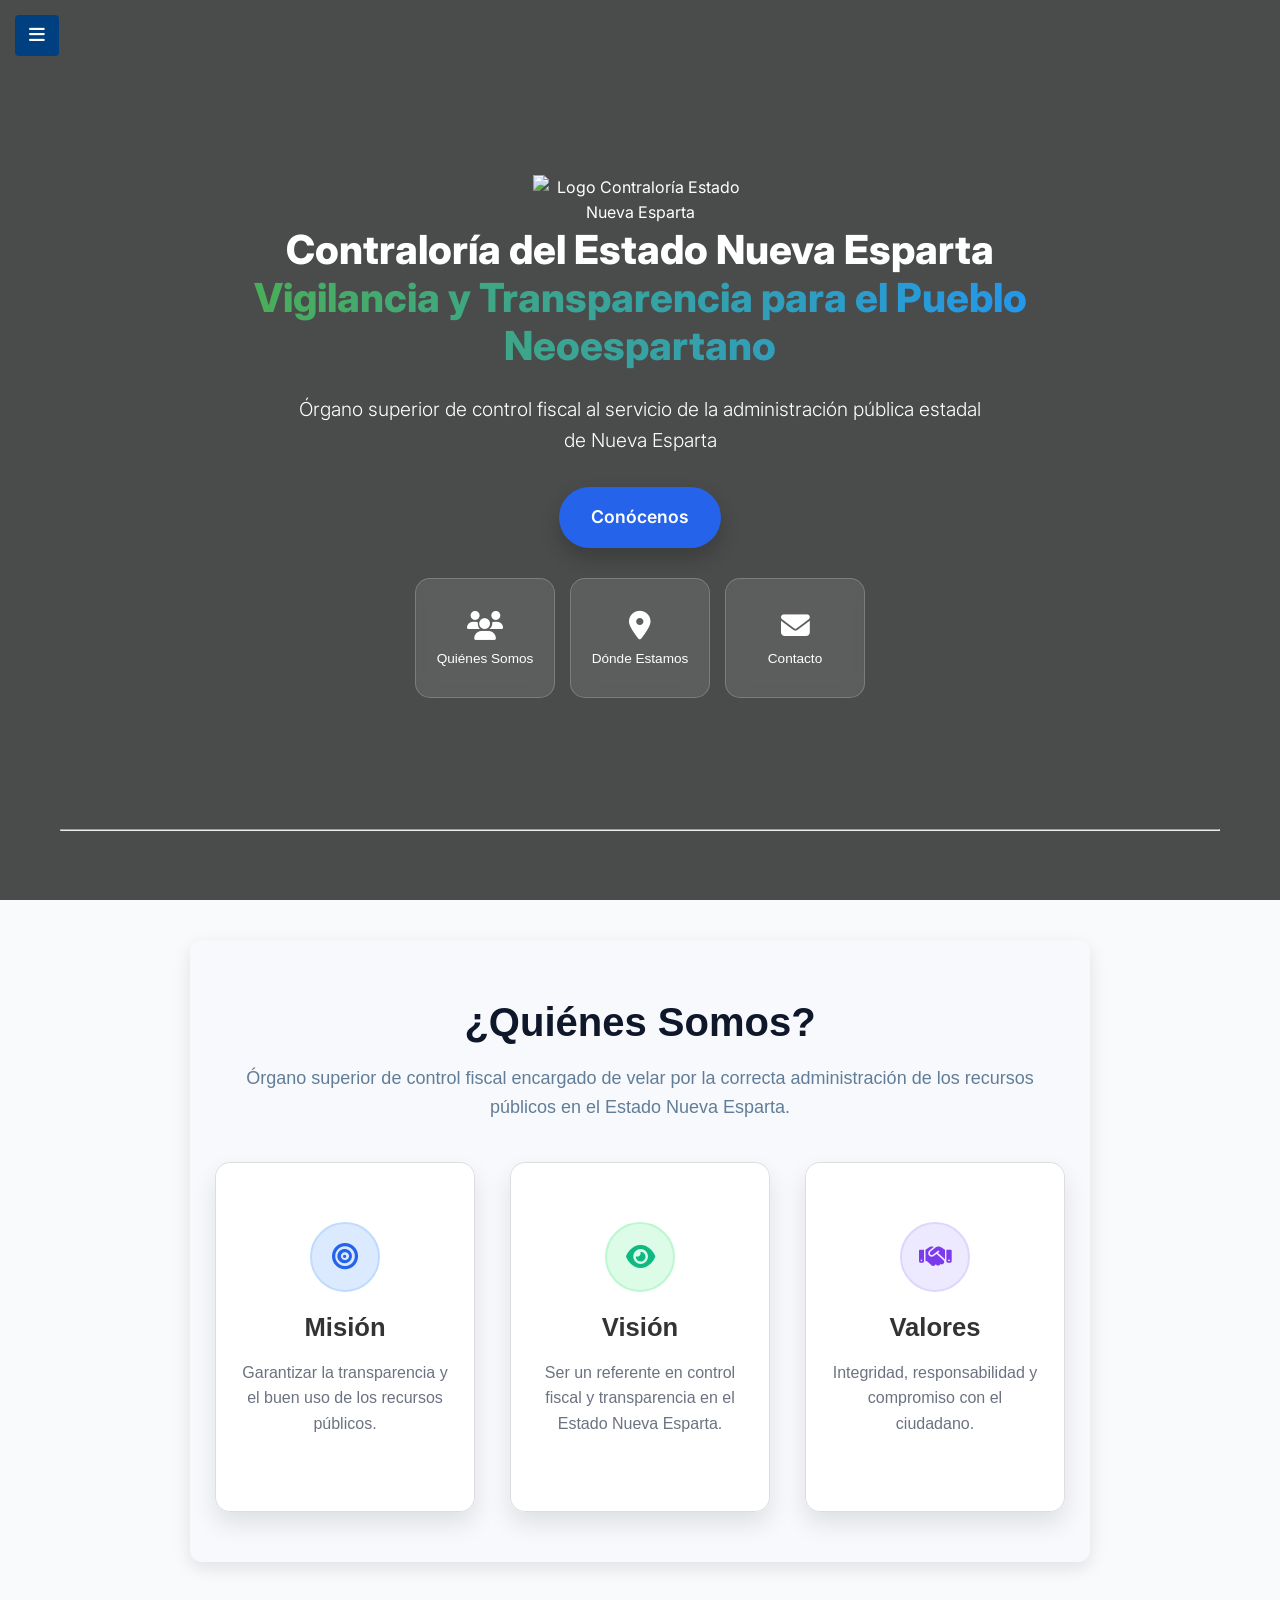
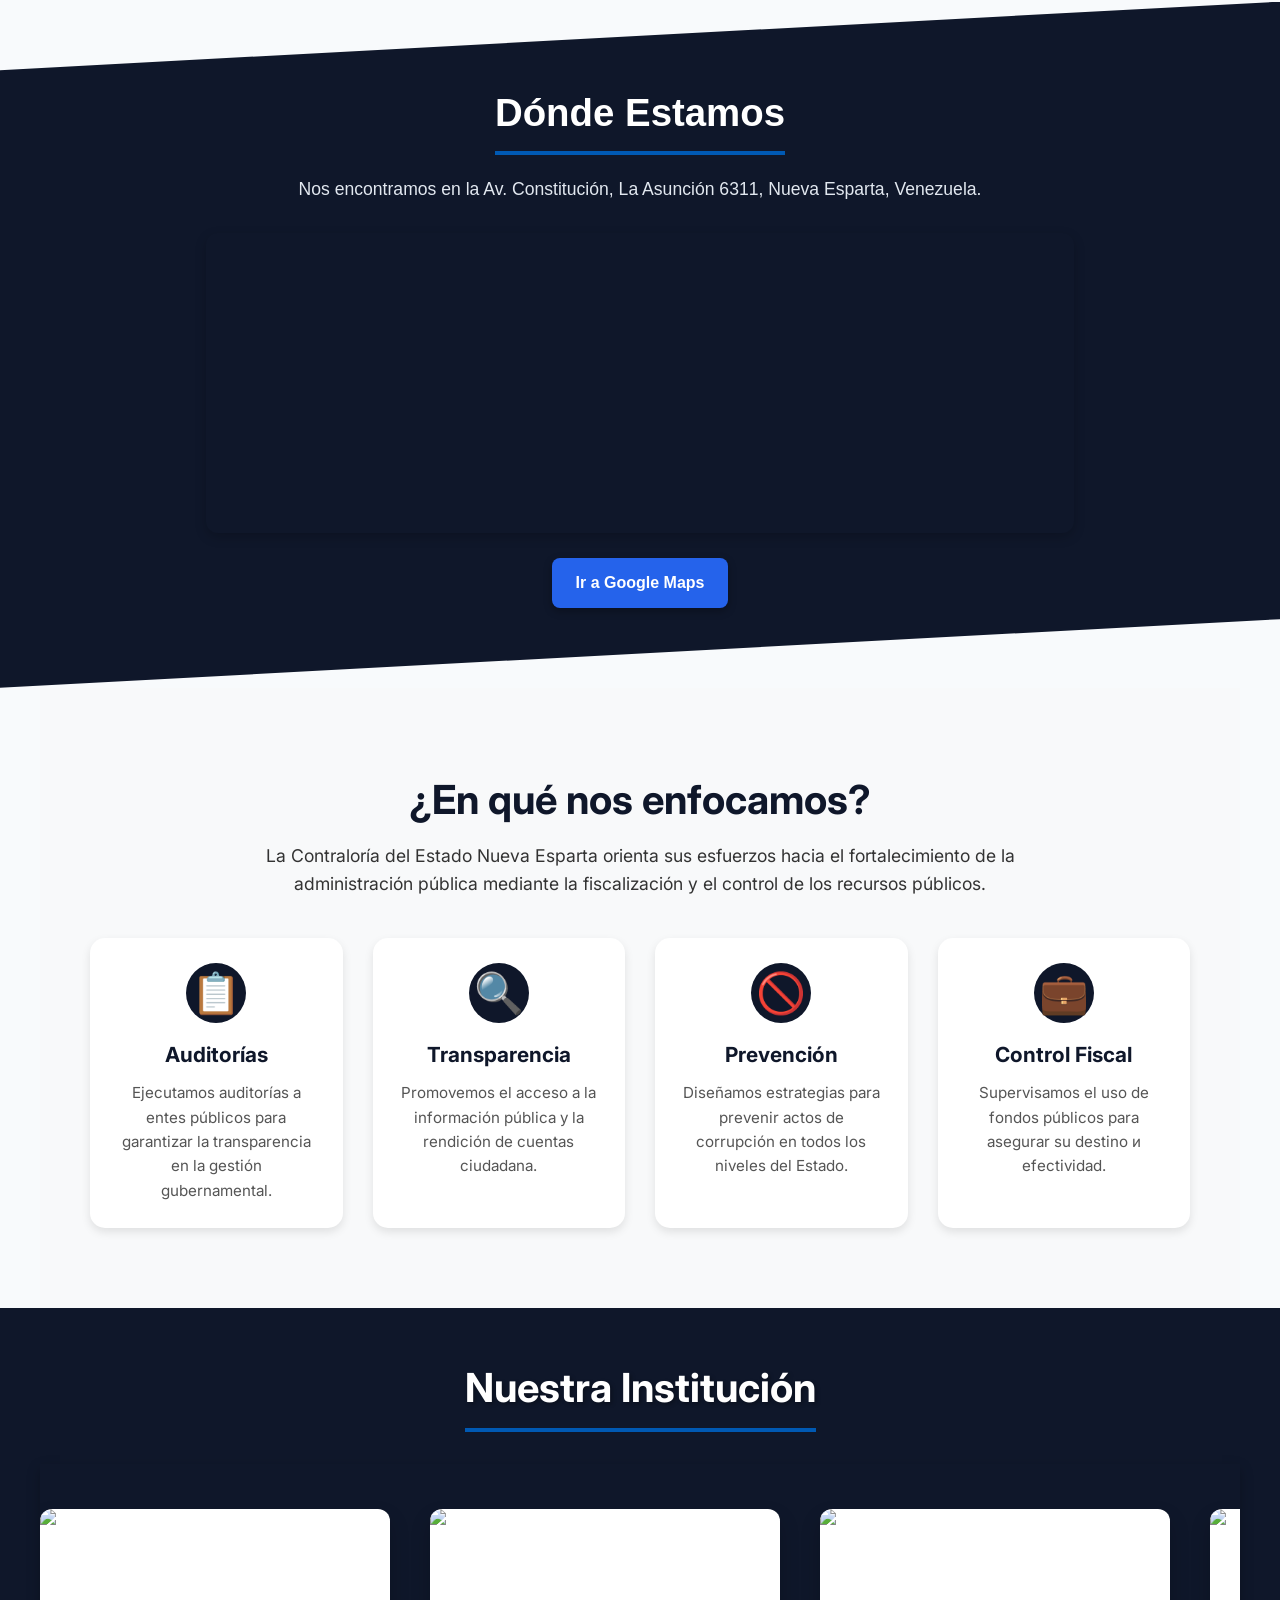
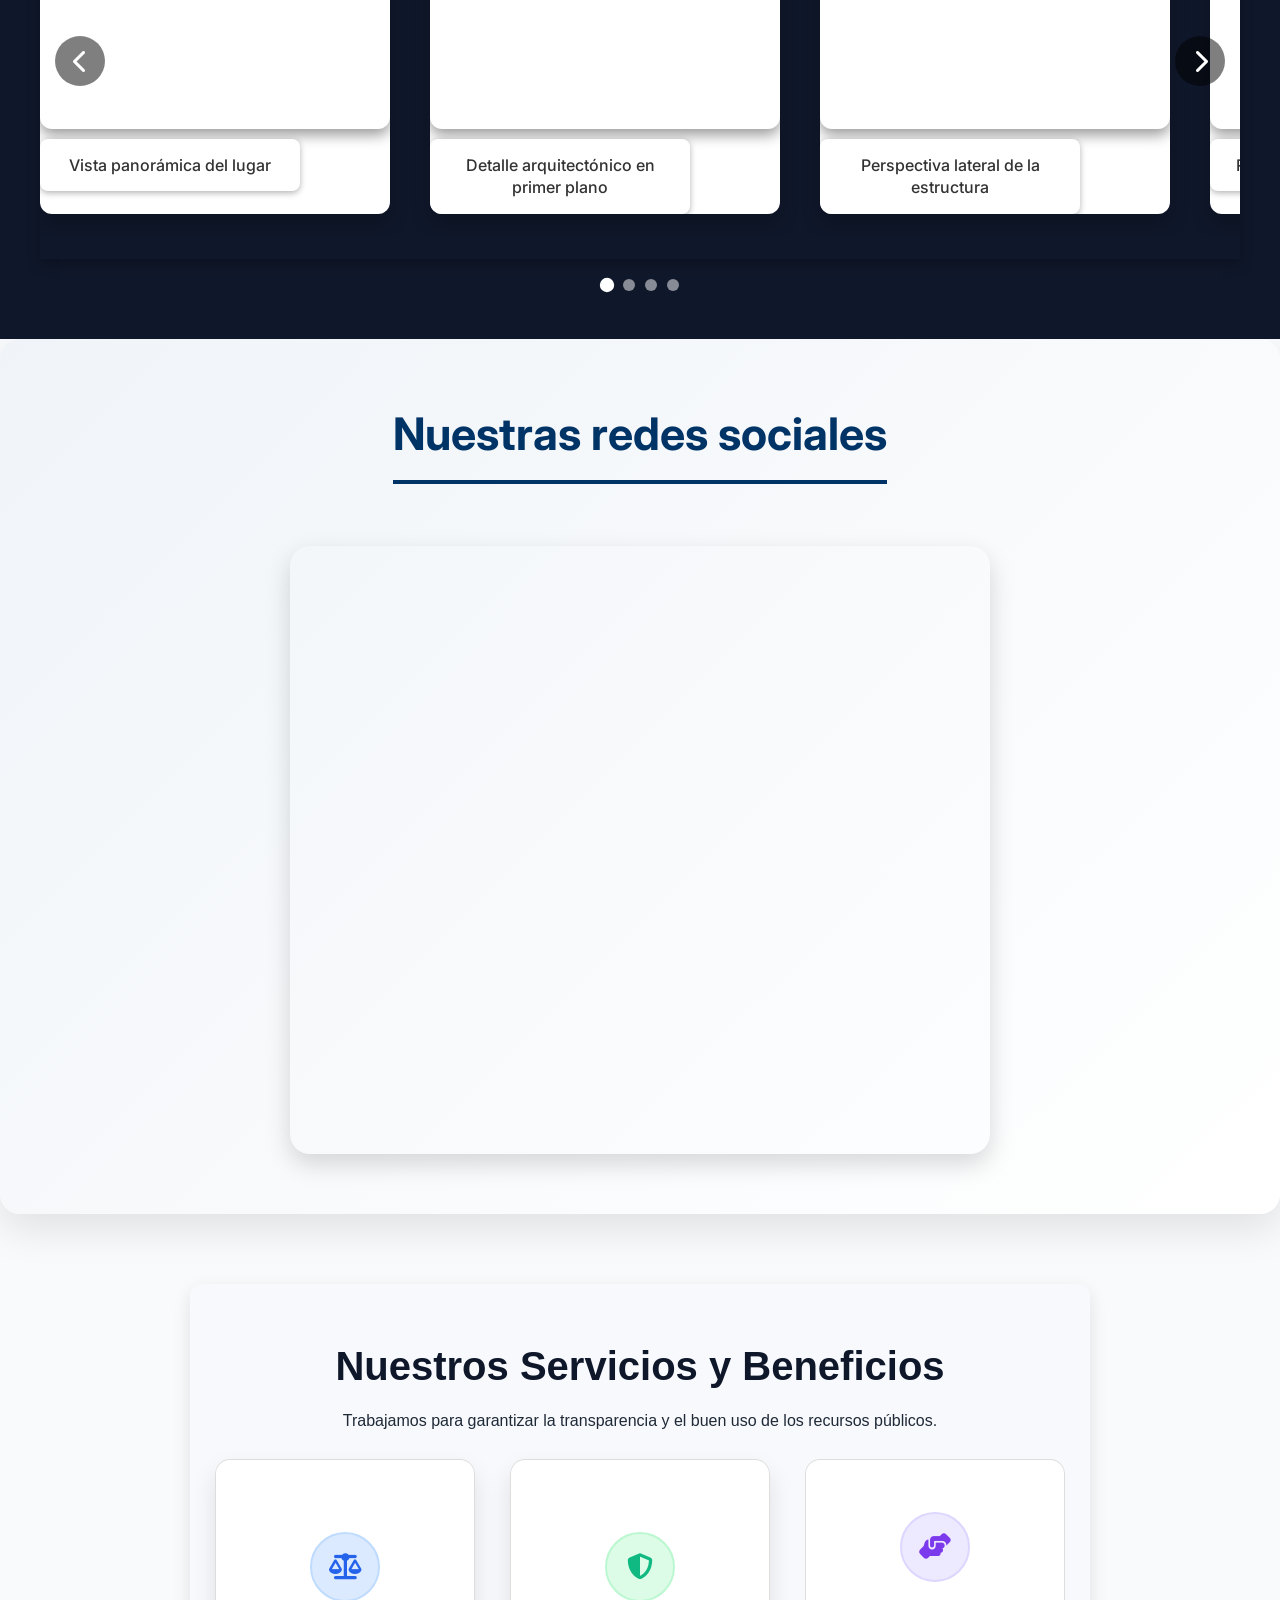
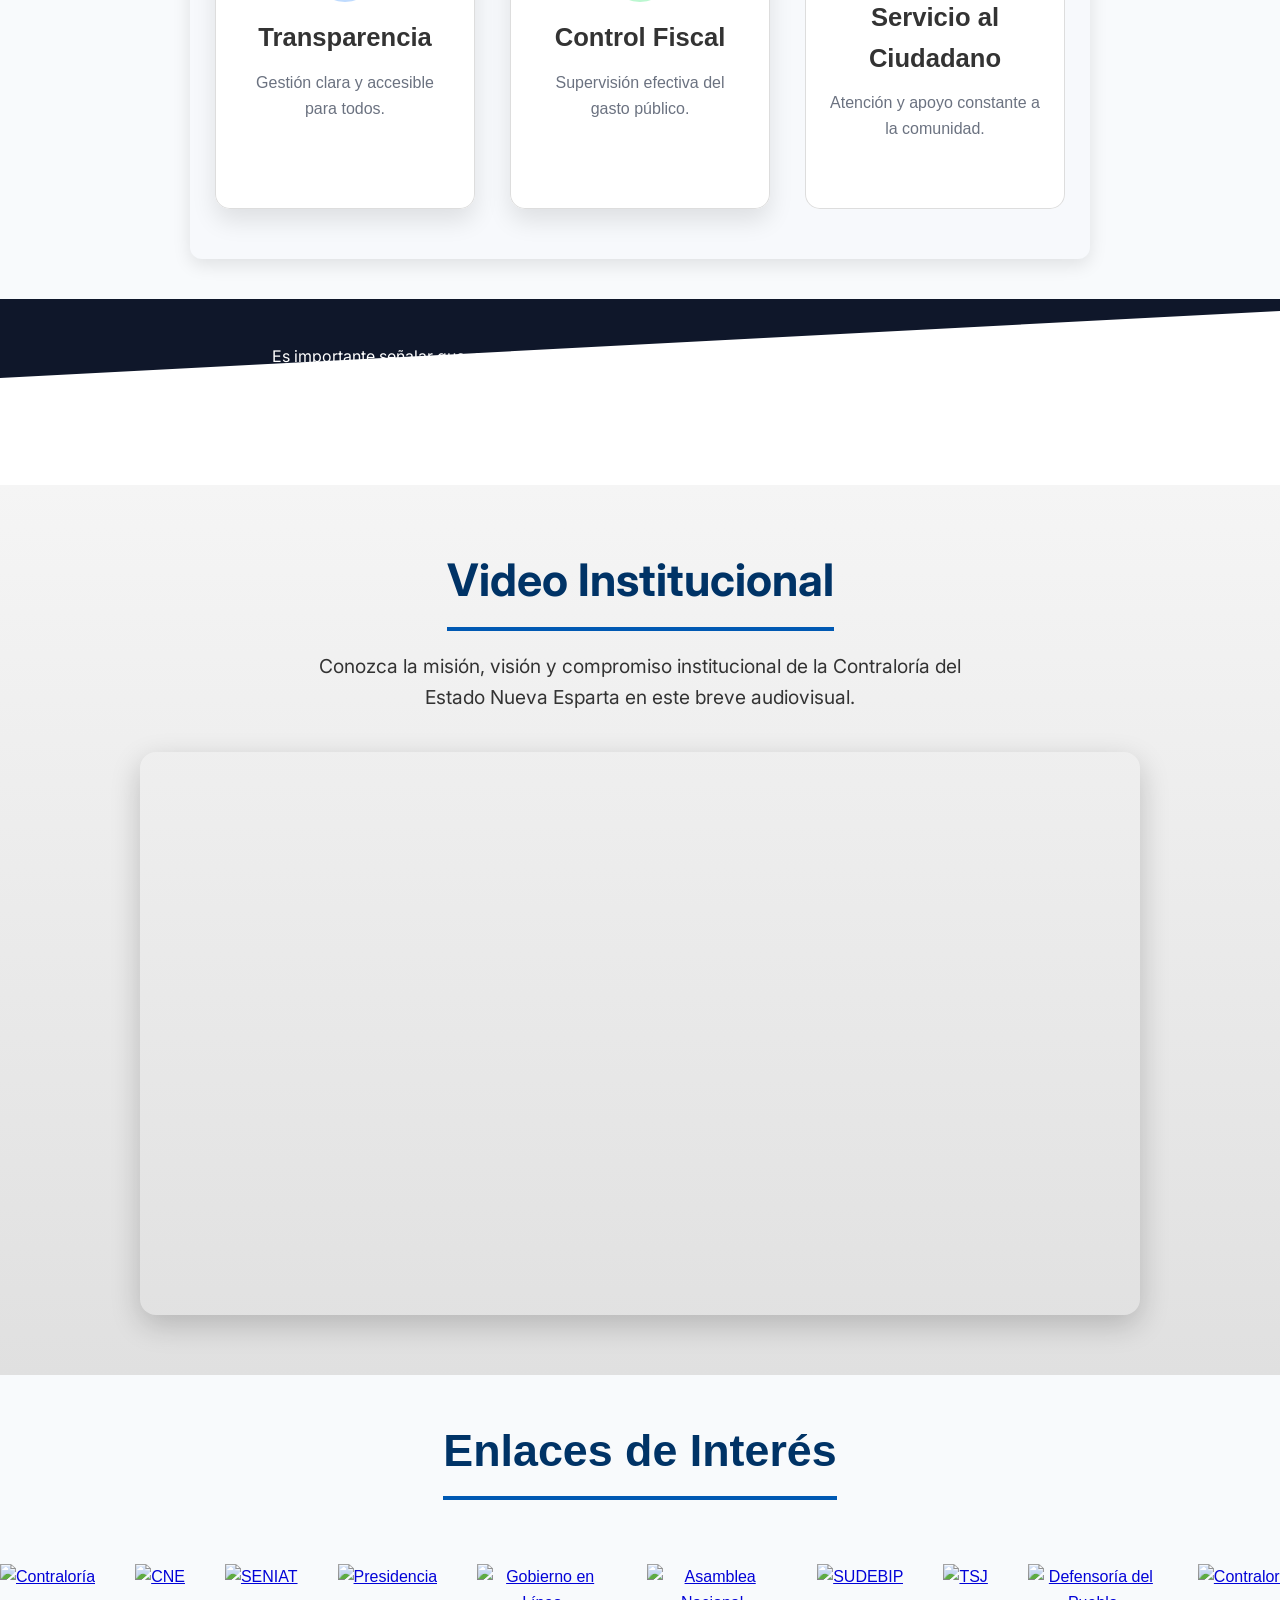
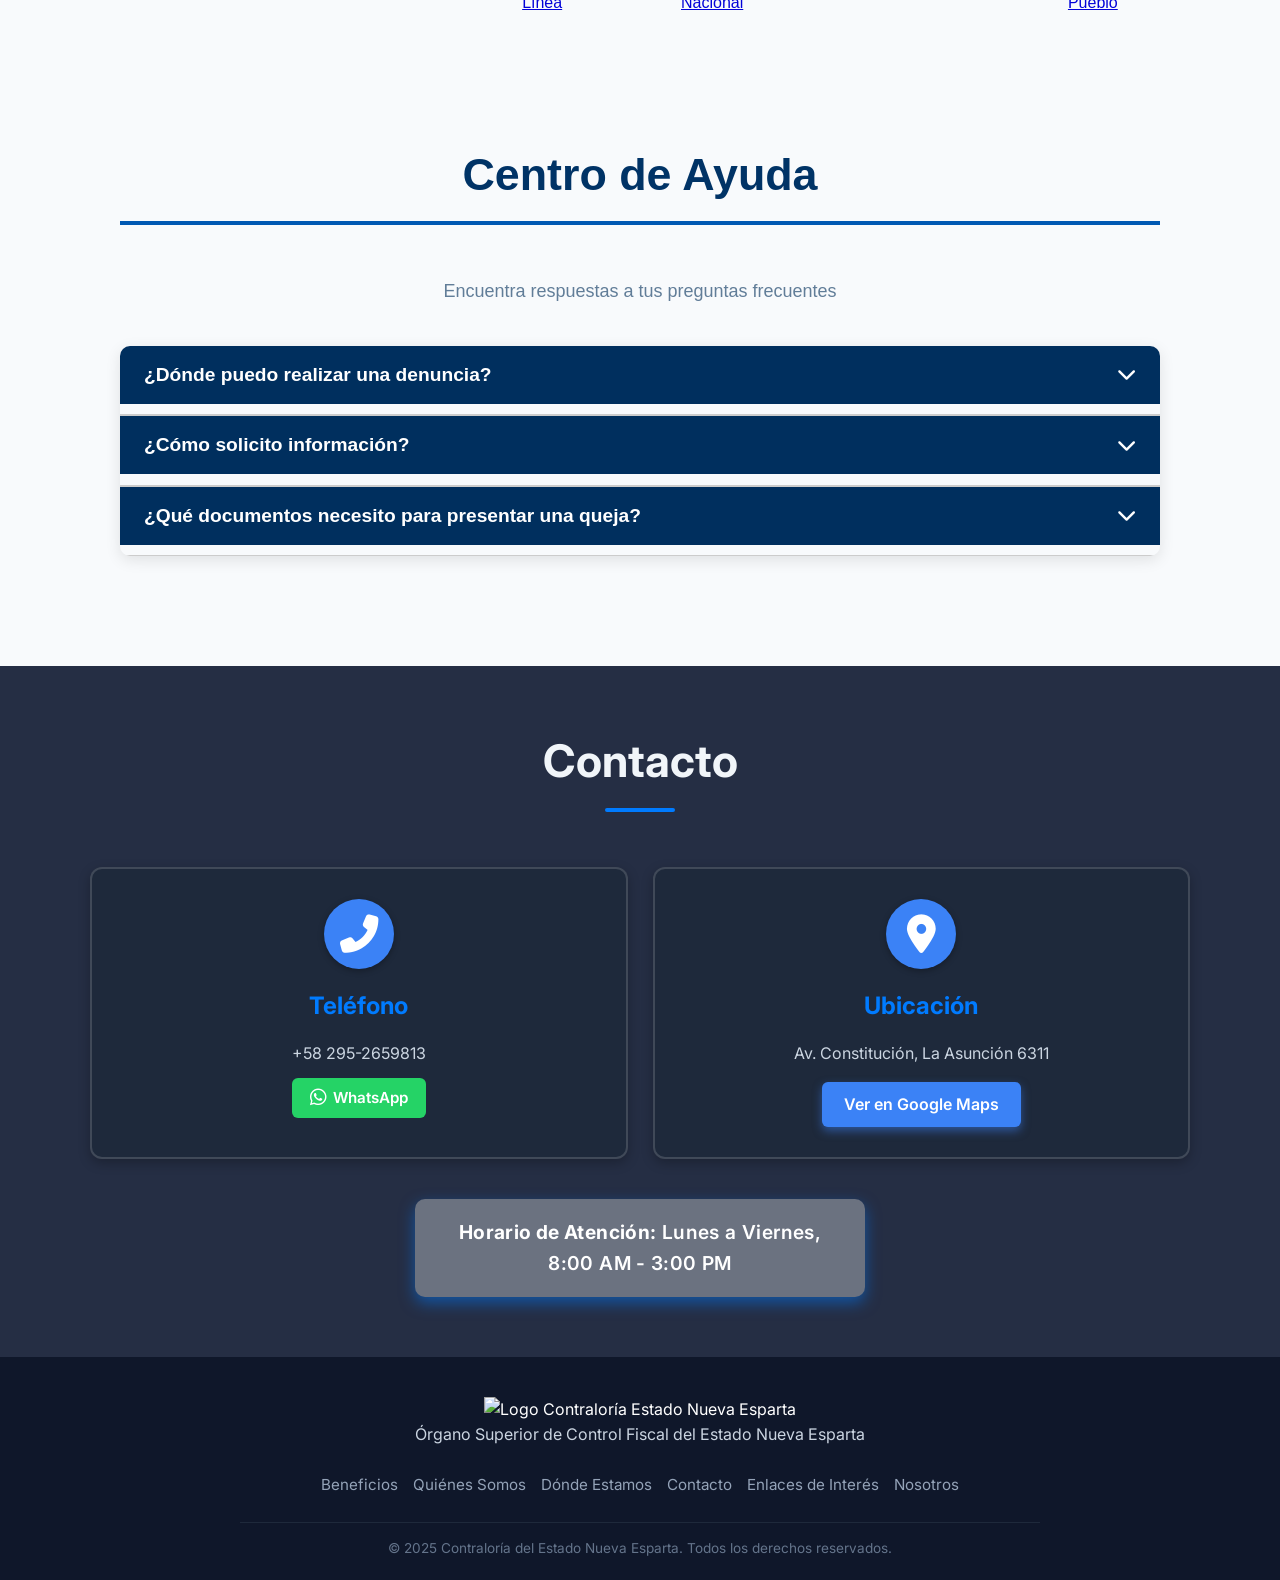
==== commit 40fea7e7: "Update index.html" ====
--- a/index.html
+++ b/index.html
@@ -2227,8 +2227,9 @@
 
   <!-- Sección Teléfono -->
   <div id="top-dark-section" class="top-dark-section">
-    <p>Es importante señalar que, en caso de dudas, se pueden comunicar a través de la línea de consulta.</p>
-    <span style="padding-bottom: 25px;" class="phone-number">0800-DECLARA (3325272)</span>
+    <p>Es importante señalar que, en caso de dudas, se pueden comunicar a través de la línea de consulta.
+      <span style="padding-bottom: 25px;" class="phone-number">0800-DECLARA (3325272)</span>
+    </p>
   </div>
 
   <!-- Sección Video Institucional -->
@@ -2522,7 +2523,7 @@
 
       <!-- Imagen de cabecera -->
       <div style="text-align:center; margin-bottom:20px;">
-        <img src="https://jqpoqwrallgsqzshtped.supabase.co/storage/v1/object/public/cebne/Leyes/Leyes.png"
+        <img src="https://jqpoqwrallgsqzshtped.supabase.co/storage/v1/object/public/cebne/leyes/leyes.png"
           alt="Leyes CEBNE" style="
           max-width:100%; 
           height:auto; 
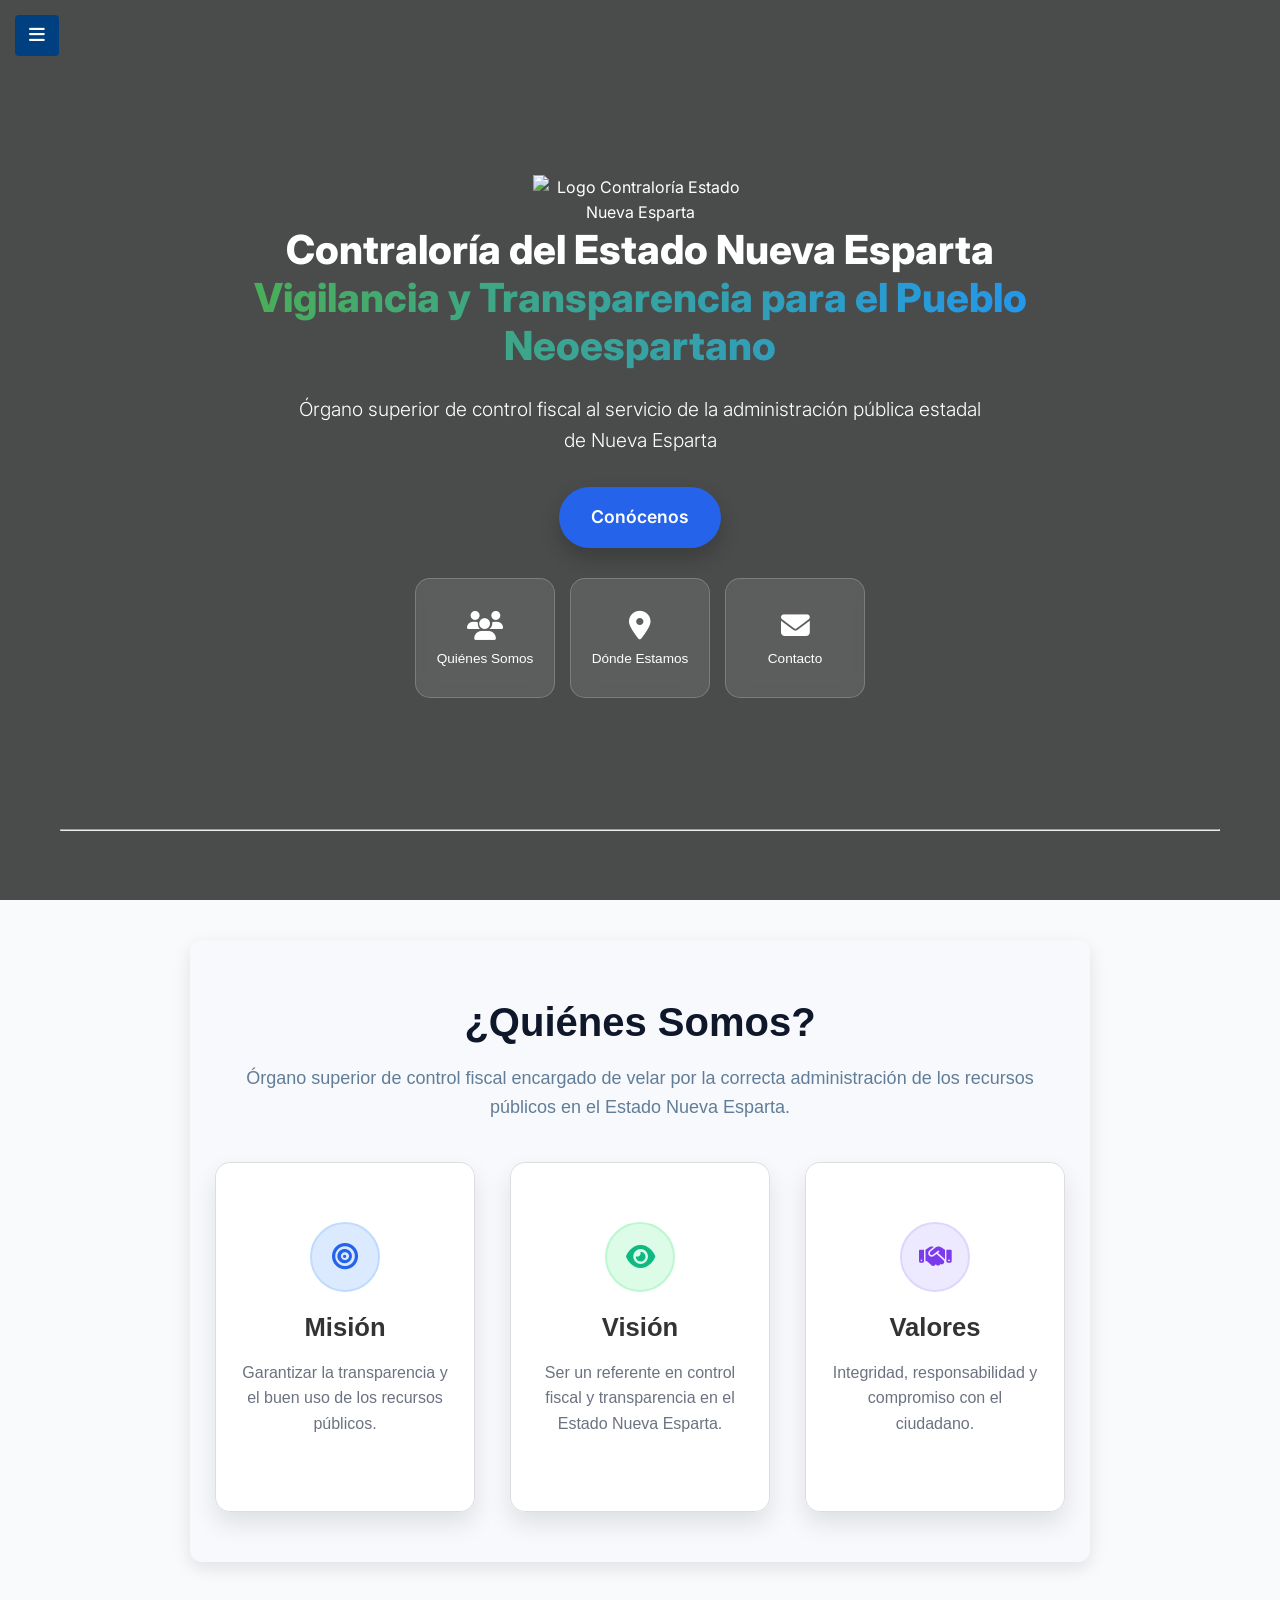
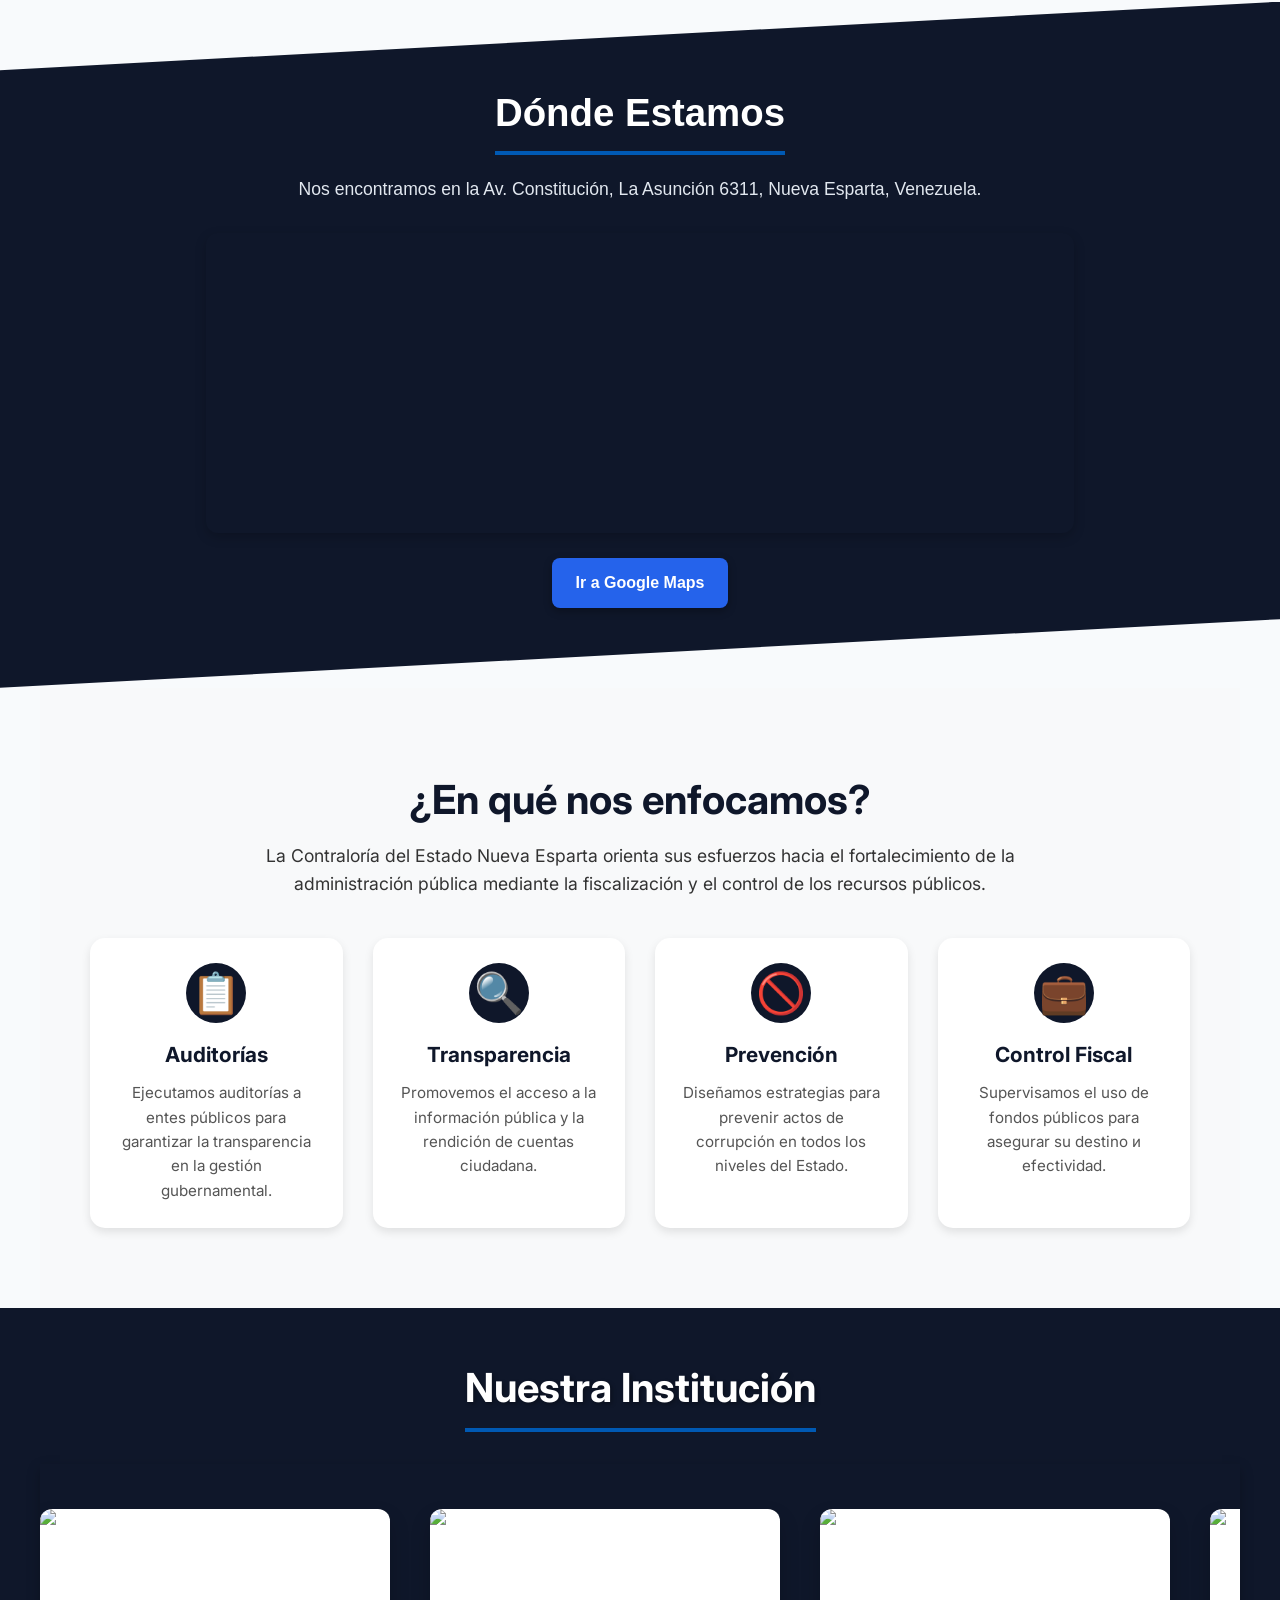
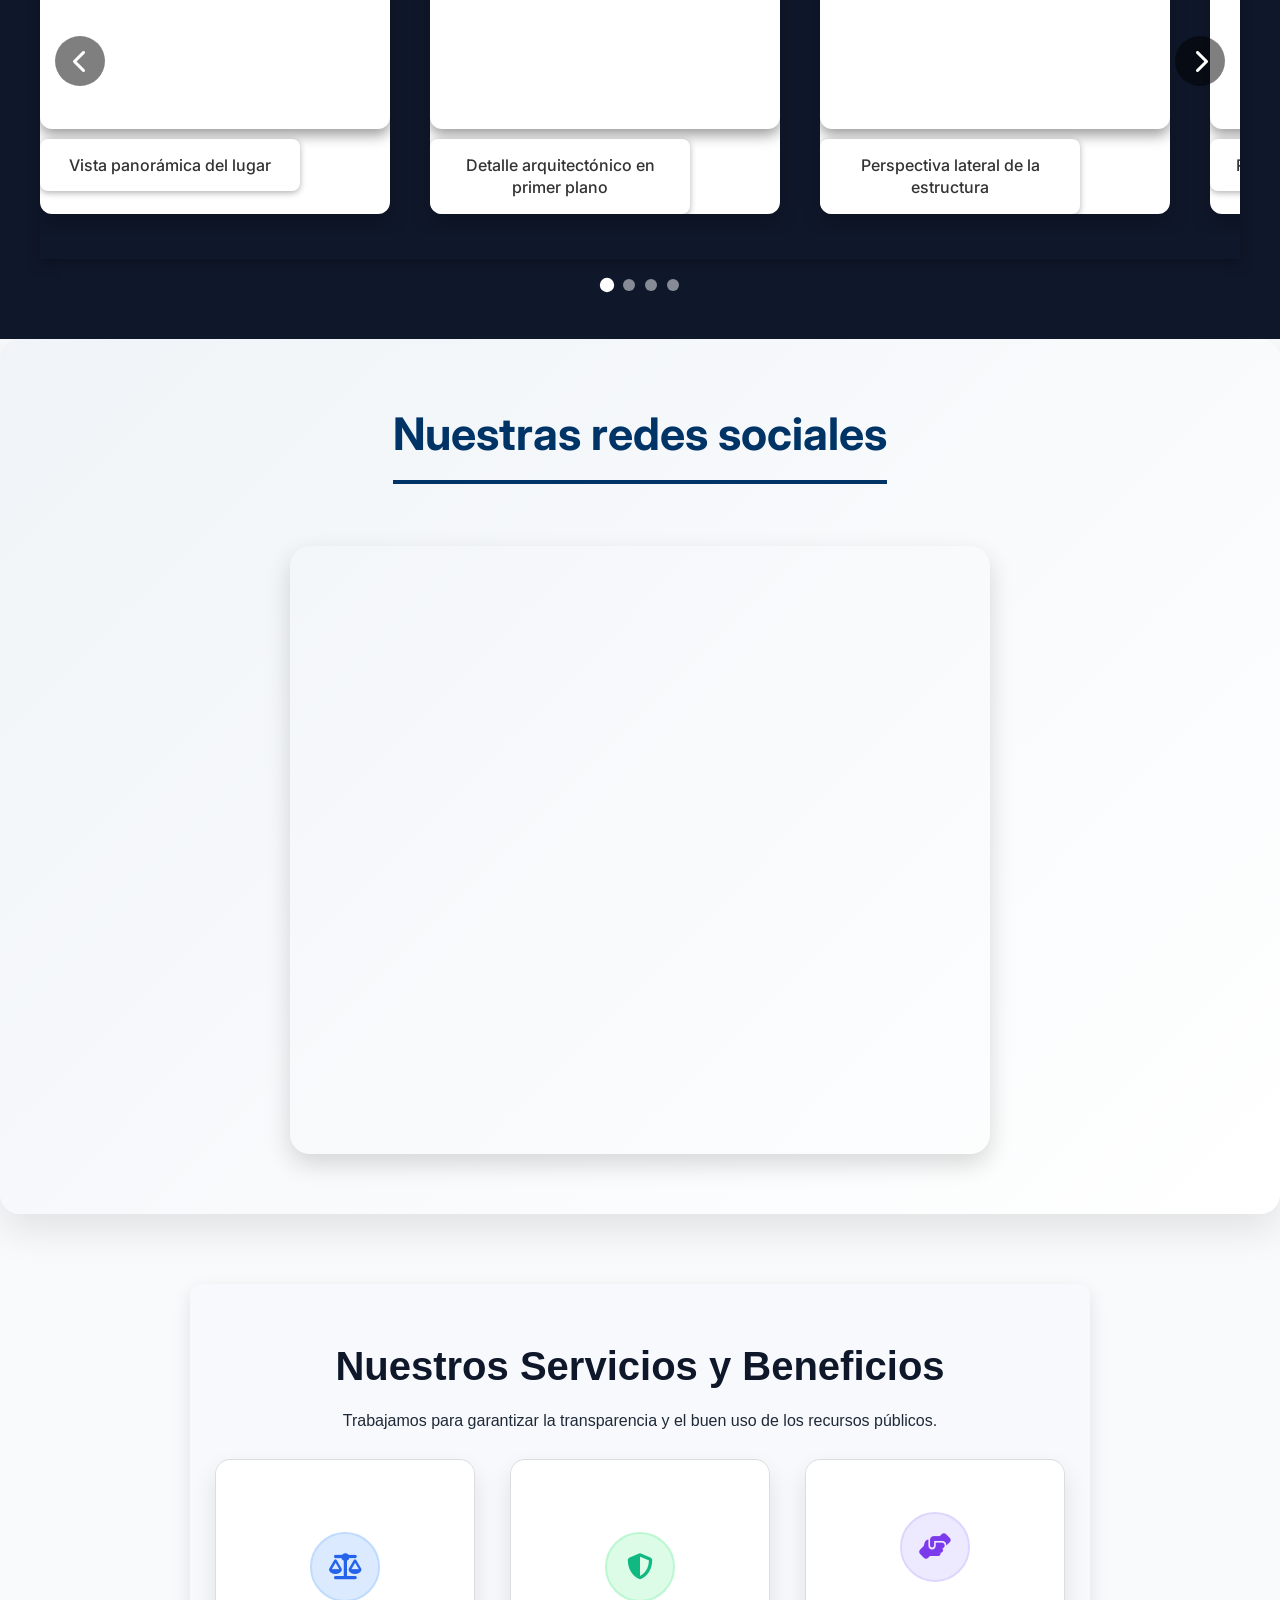
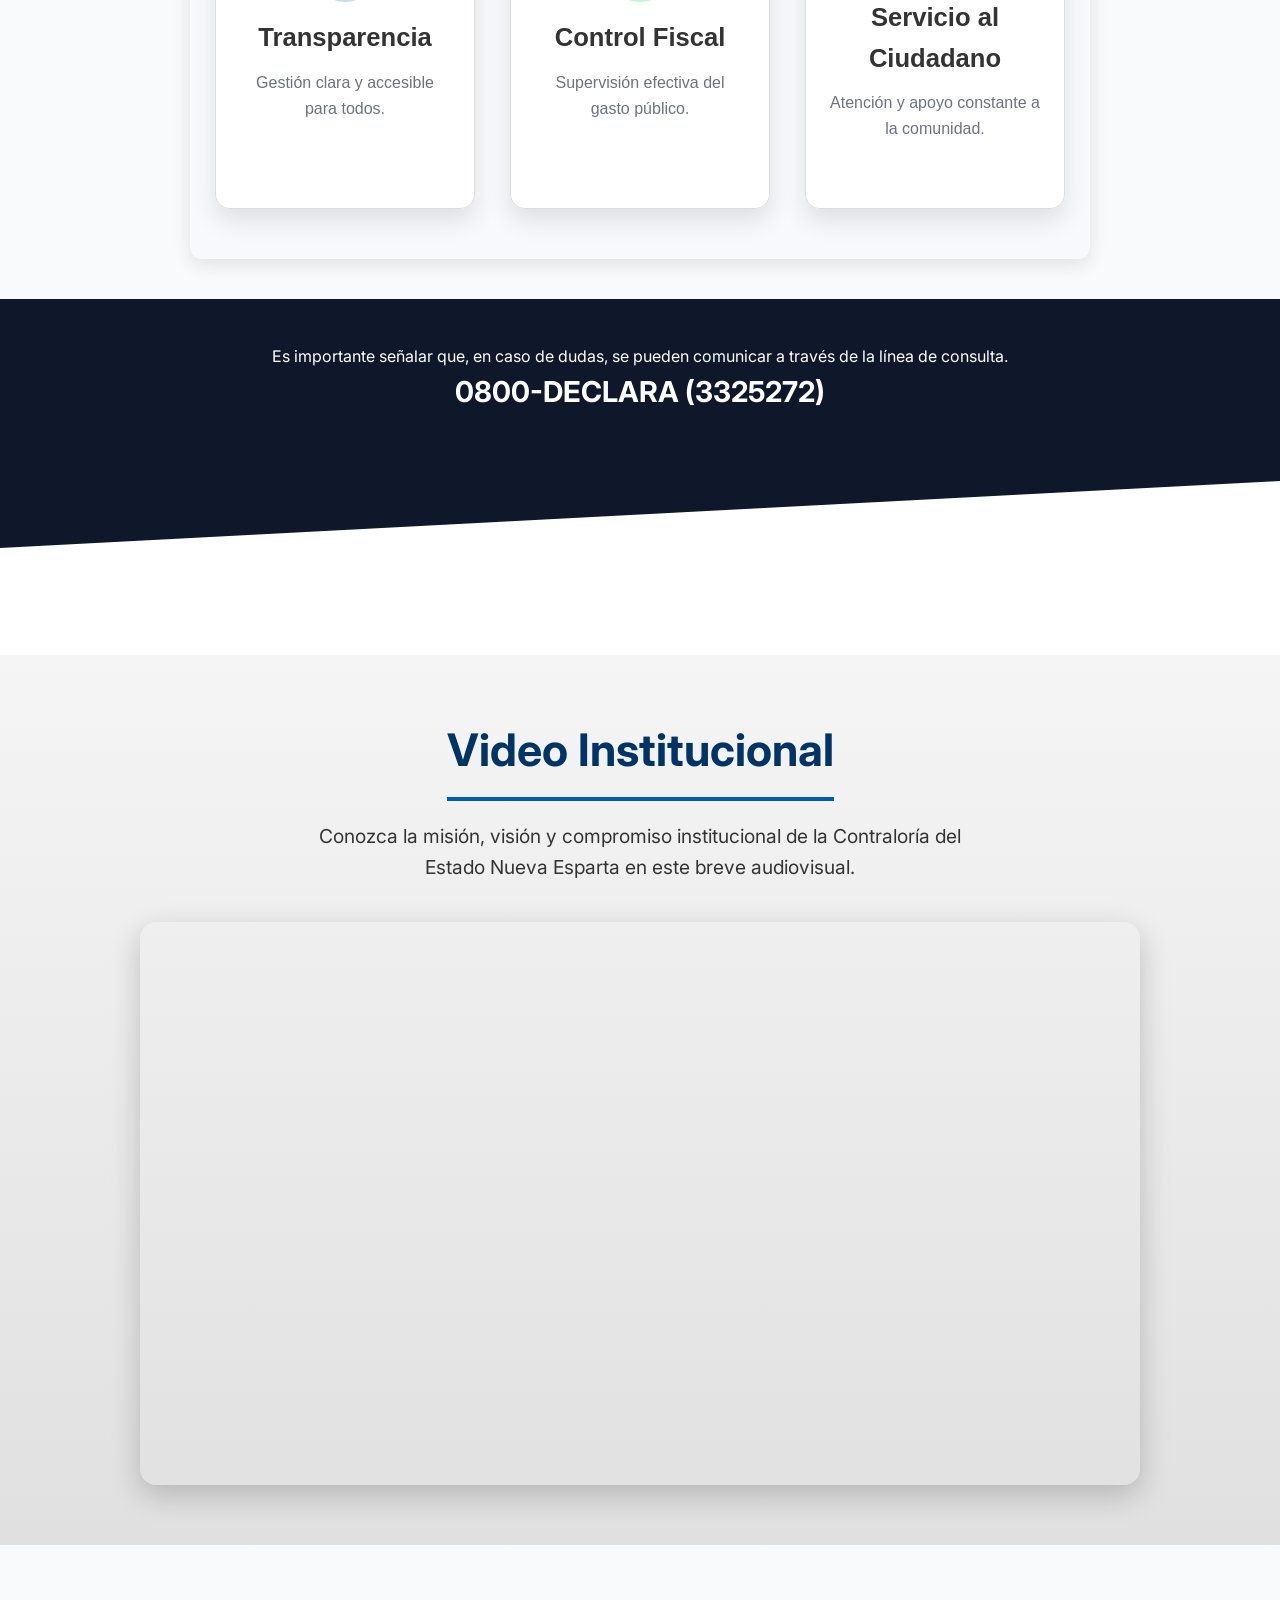
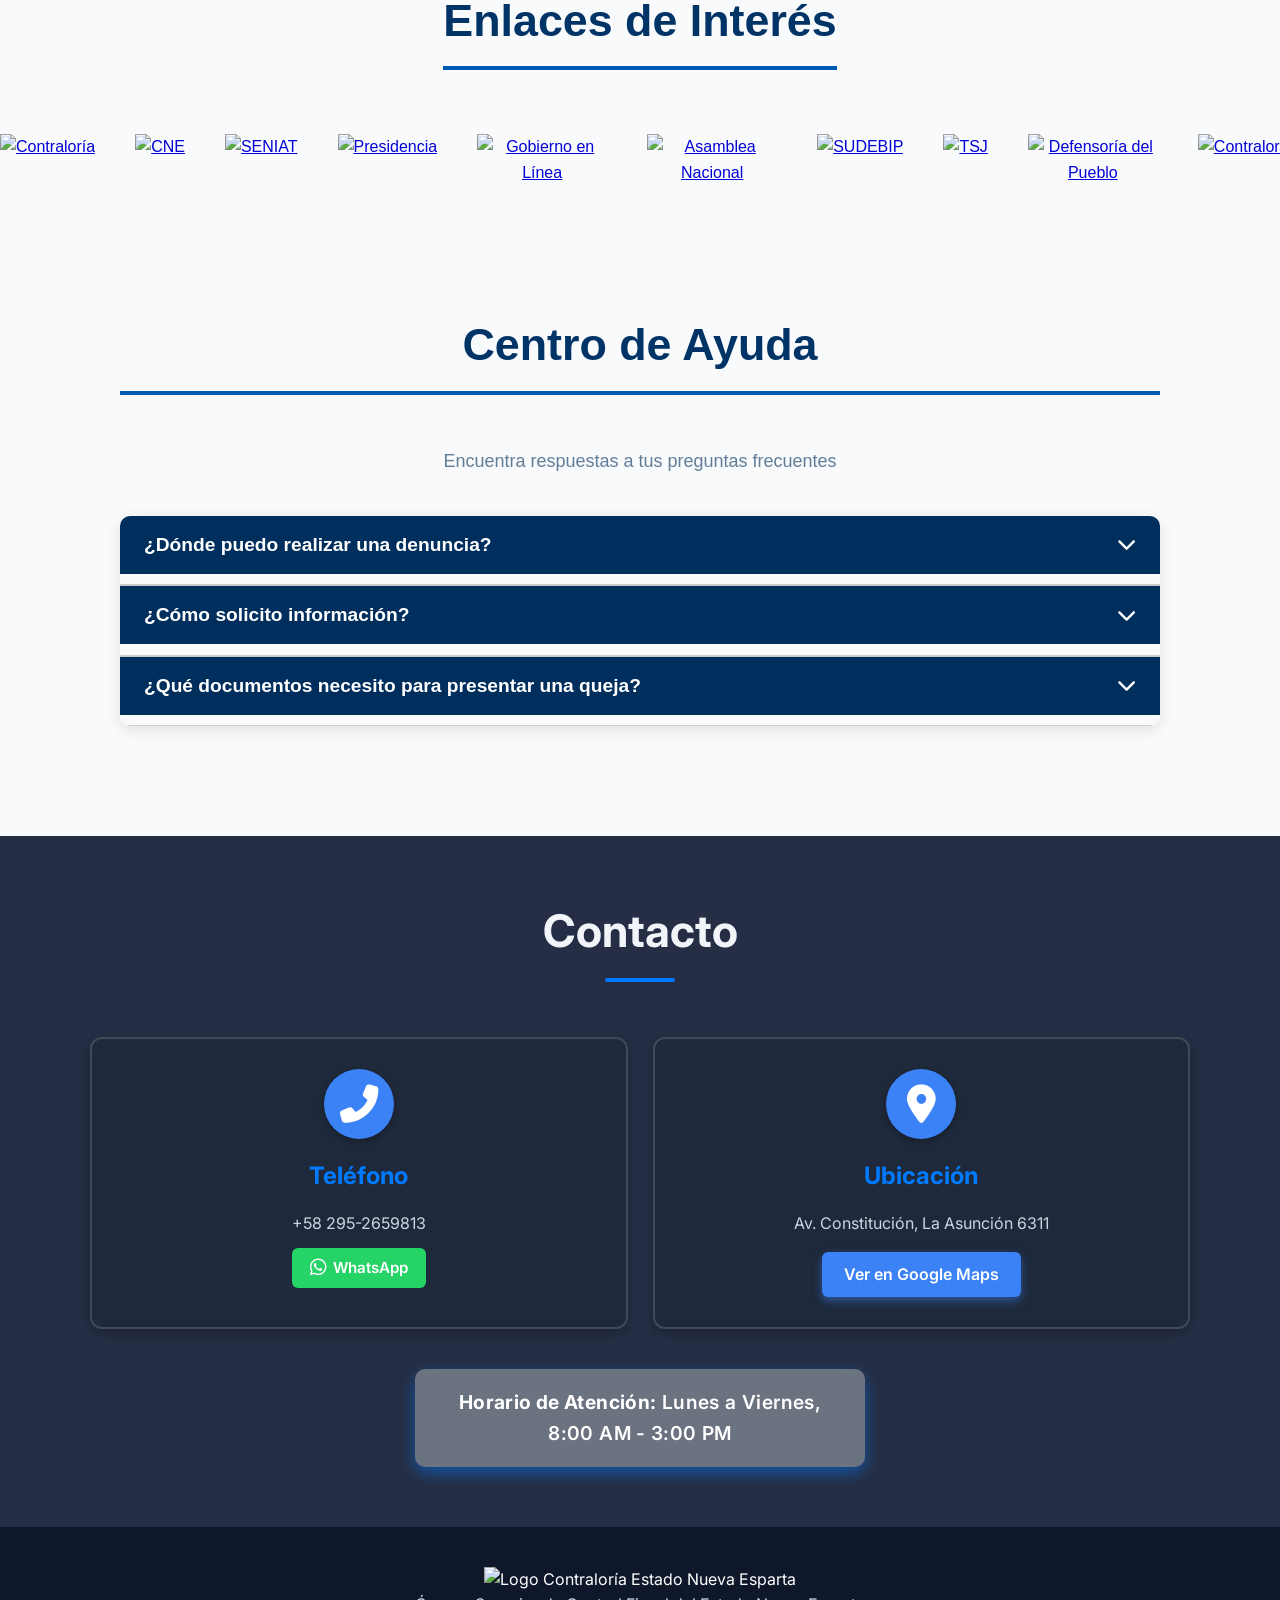
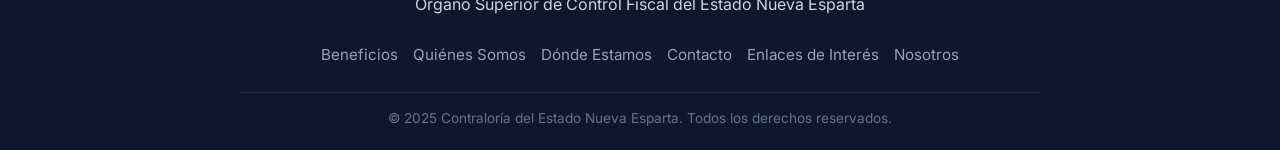
==== commit 6e28b658: "Update index.html" ====
--- a/index.html
+++ b/index.html
@@ -605,7 +605,7 @@
       background-color: #0f172a;
       color: white !important;
       text-align: center !important;
-      padding: 40px 20px  !important;
+      
       position: relative !important;
       overflow: hidden !important;
     }
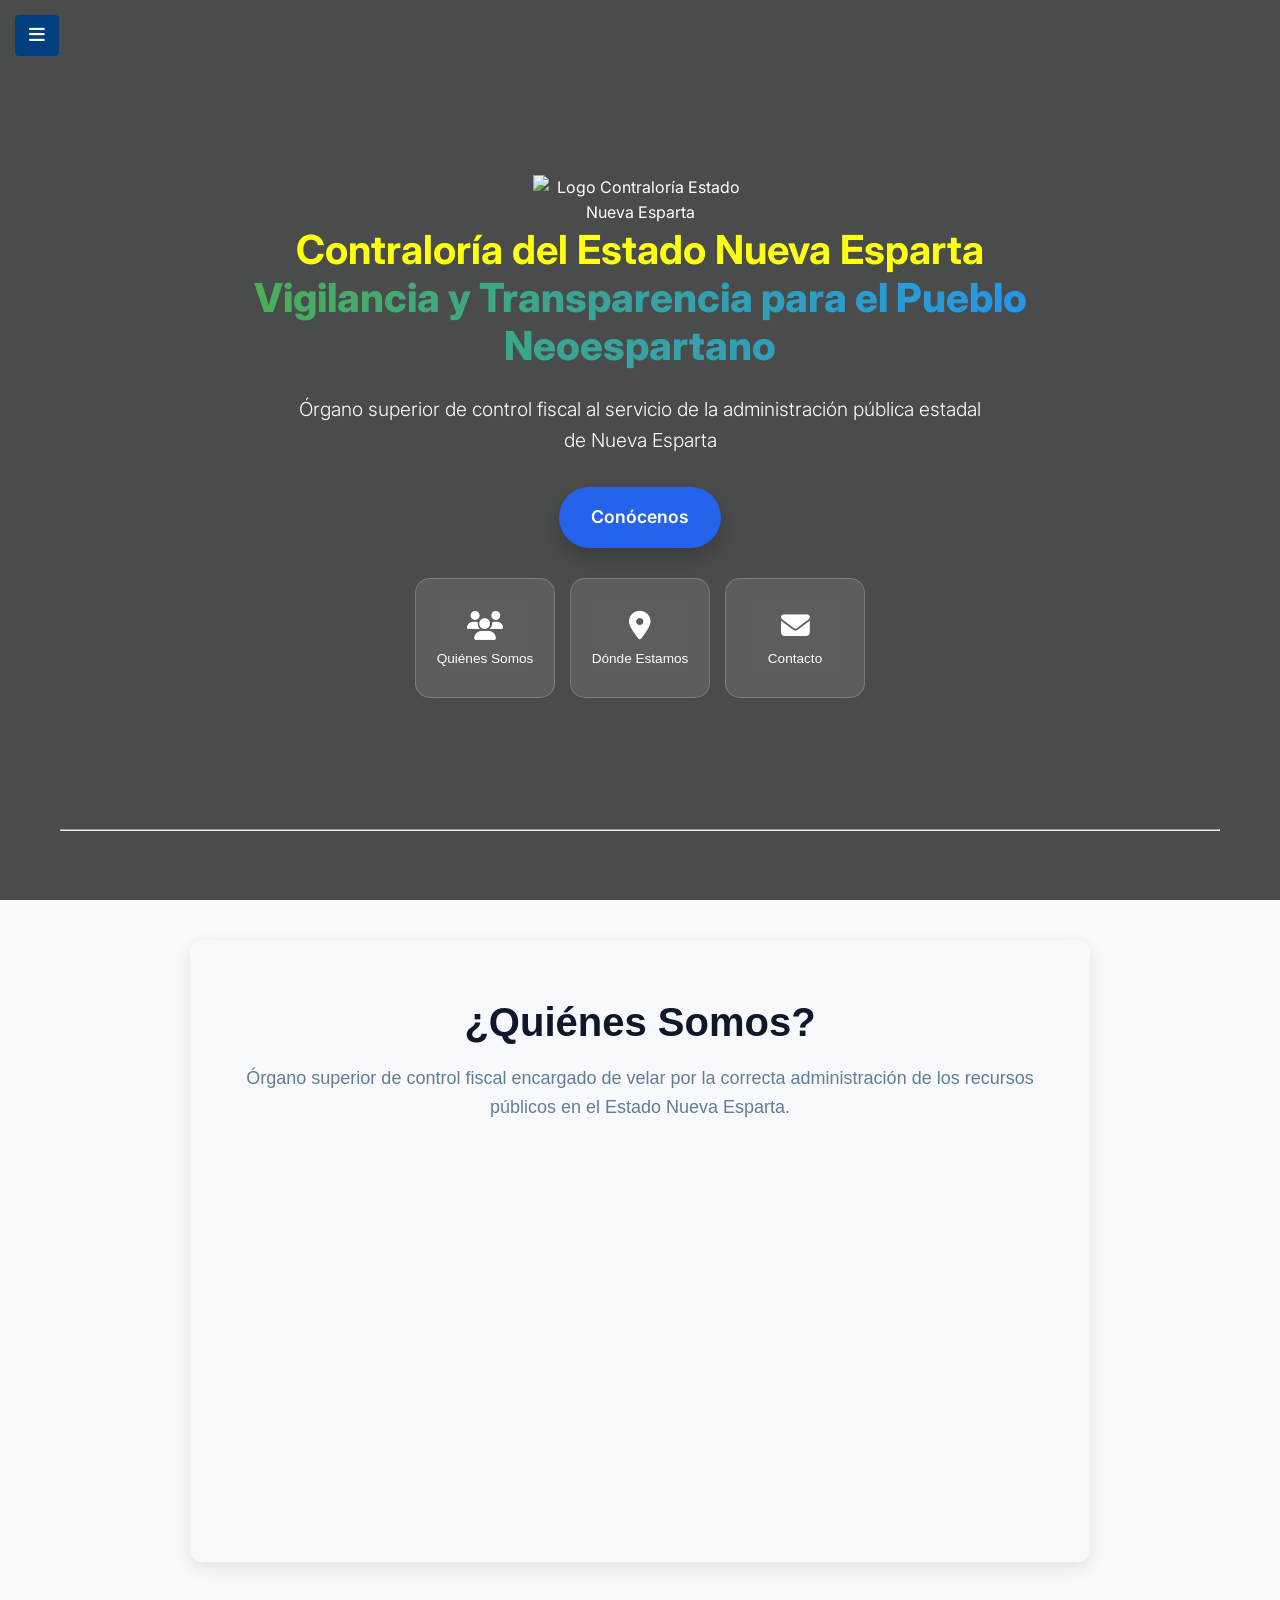
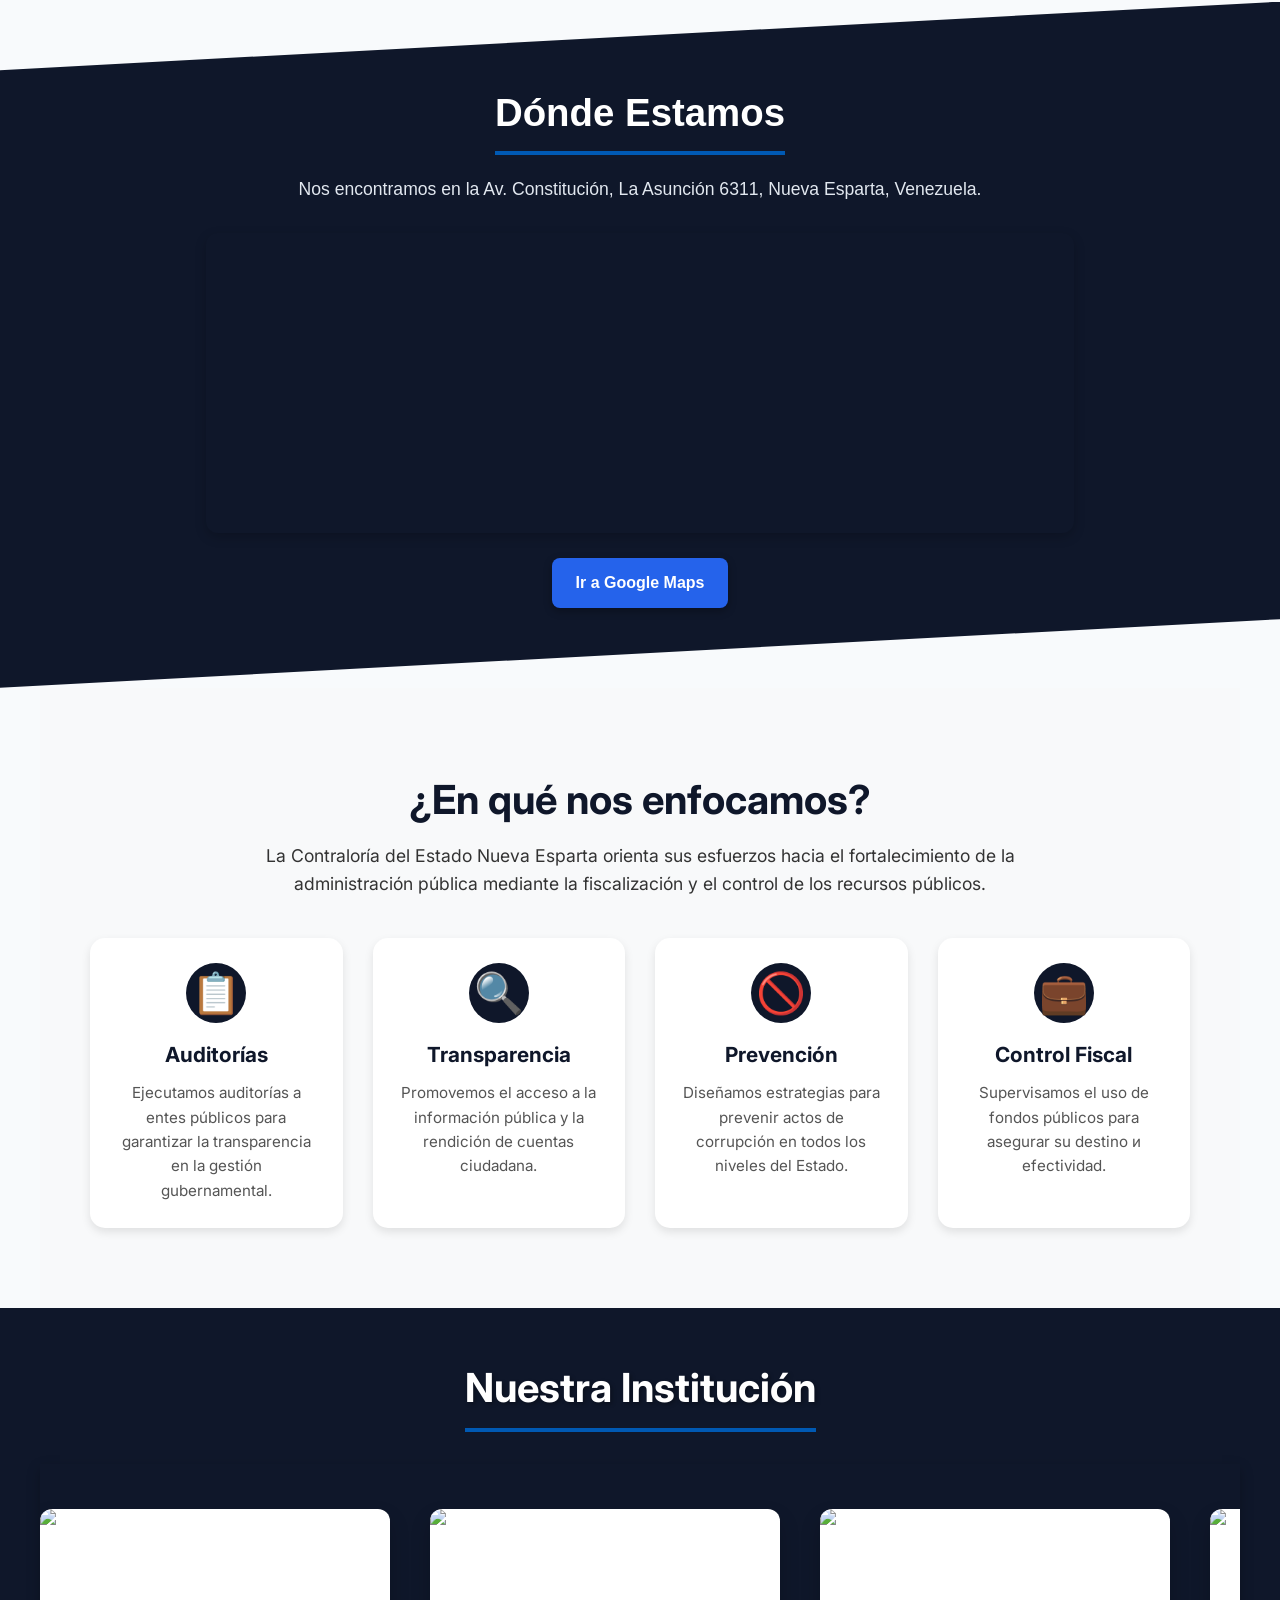
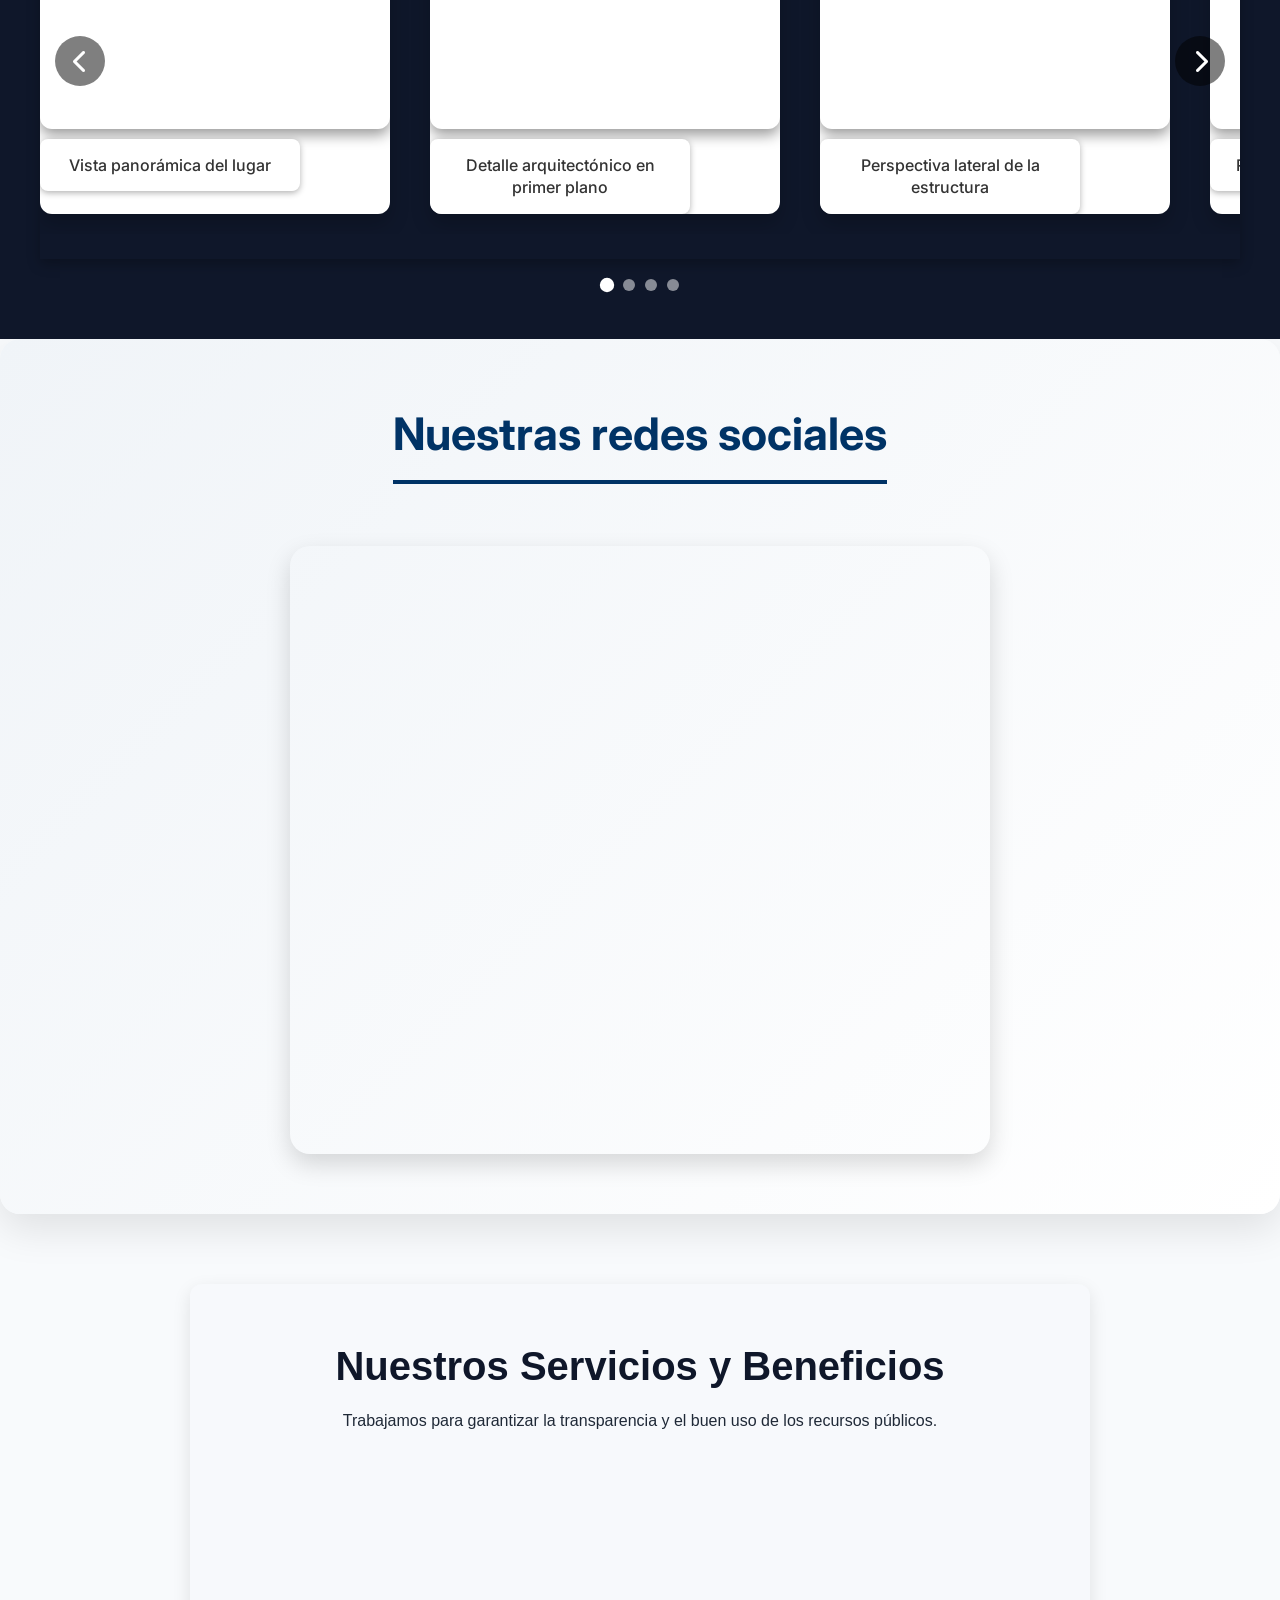
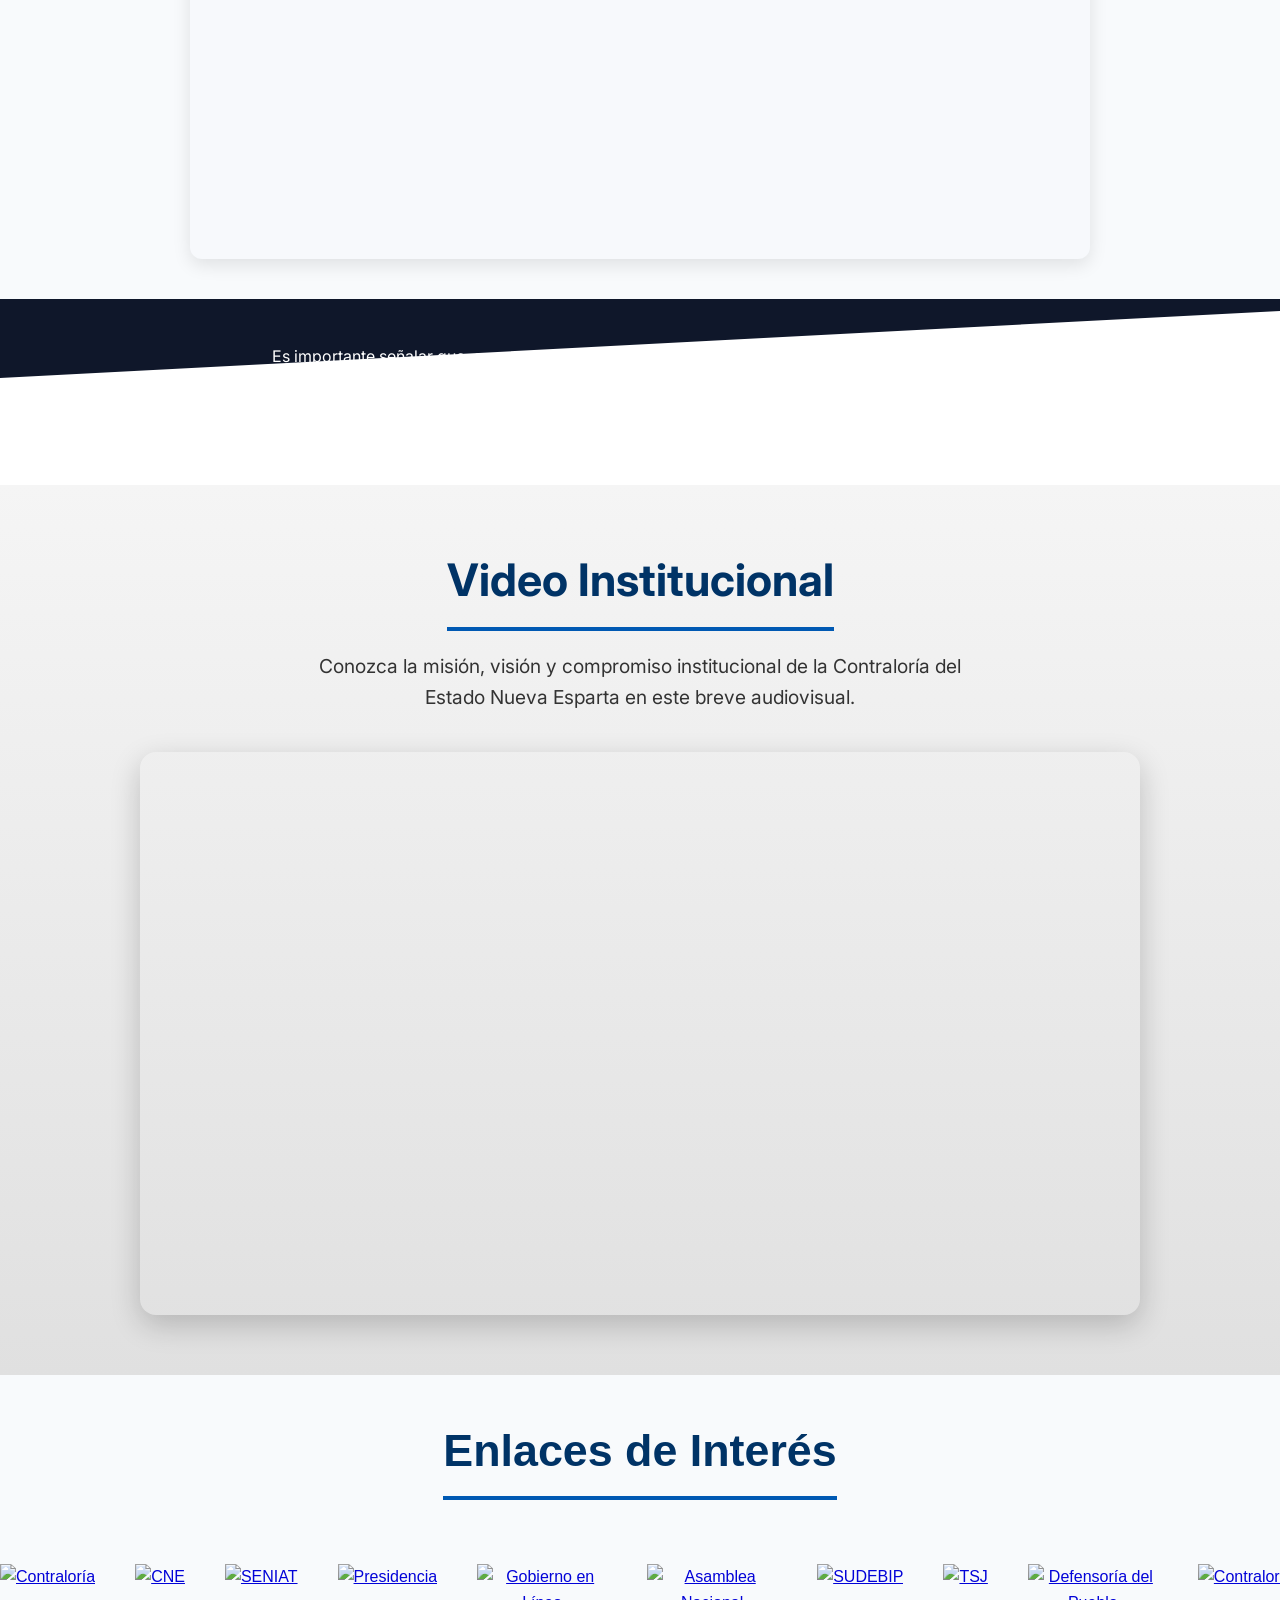
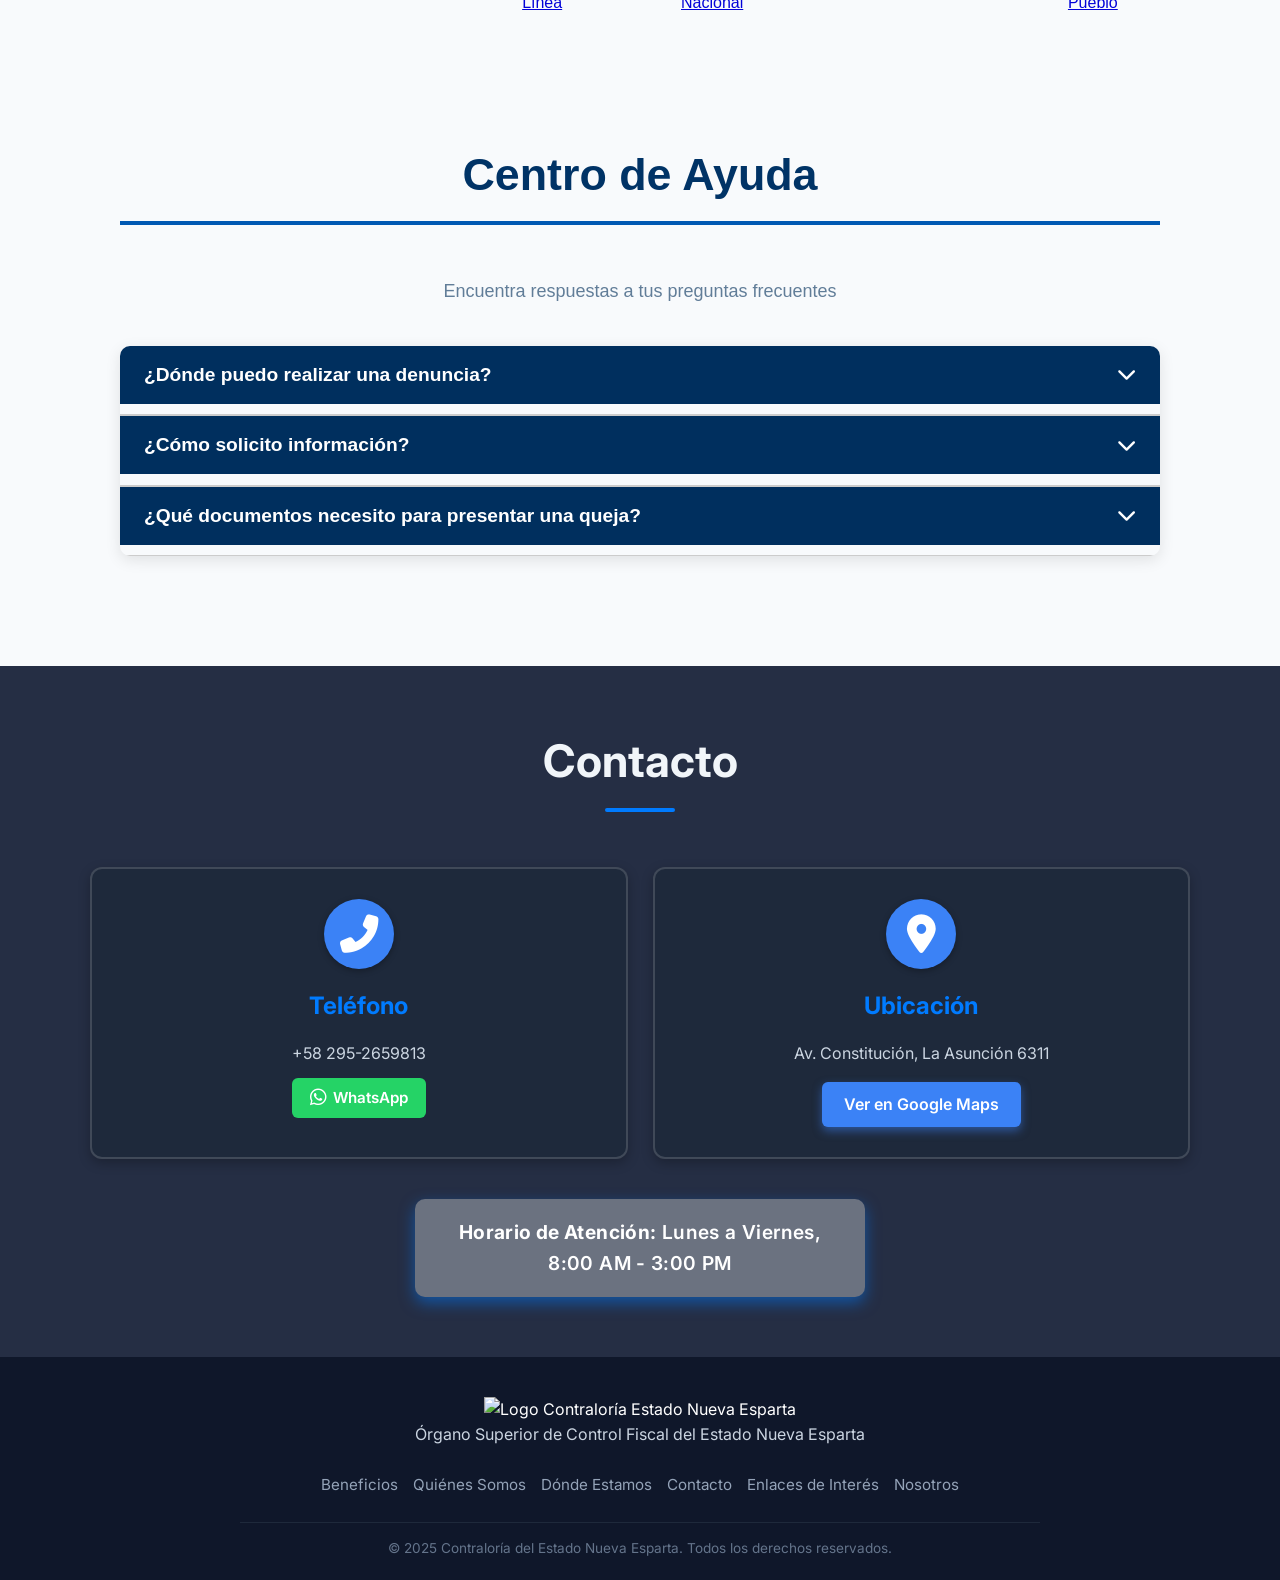
==== commit 931c6efe: "Update index.html" ====
--- a/index.html
+++ b/index.html
@@ -605,7 +605,7 @@
       background-color: #0f172a;
       color: white !important;
       text-align: center !important;
-      
+      padding: 40px 20px  !important;
       position: relative !important;
       overflow: hidden !important;
     }
@@ -1509,7 +1509,7 @@
           alt="Logo Contraloría Estado Nueva Esparta" style="width: 20%; height: auto;" />
         </div>
         <h1 class="hero-title">
-          Contraloría del Estado Nueva Esparta
+         <b style="color: rgb(255, 255, 19);" > Contraloría del Estado Nueva Esparta</b>
           <span class="hero-gradient-text">Vigilancia y Transparencia para el Pueblo Neoespartano</span>
         </h1>
 
@@ -2228,7 +2228,7 @@
   <!-- Sección Teléfono -->
   <div id="top-dark-section" class="top-dark-section">
     <p>Es importante señalar que, en caso de dudas, se pueden comunicar a través de la línea de consulta.
-      <span style="padding-bottom: 25px;" class="phone-number">0800-DECLARA (3325272)</span>
+    <span style="padding-bottom: 25px;" class="phone-number">0800-DECLARA (3325272)</span>
     </p>
   </div>
 
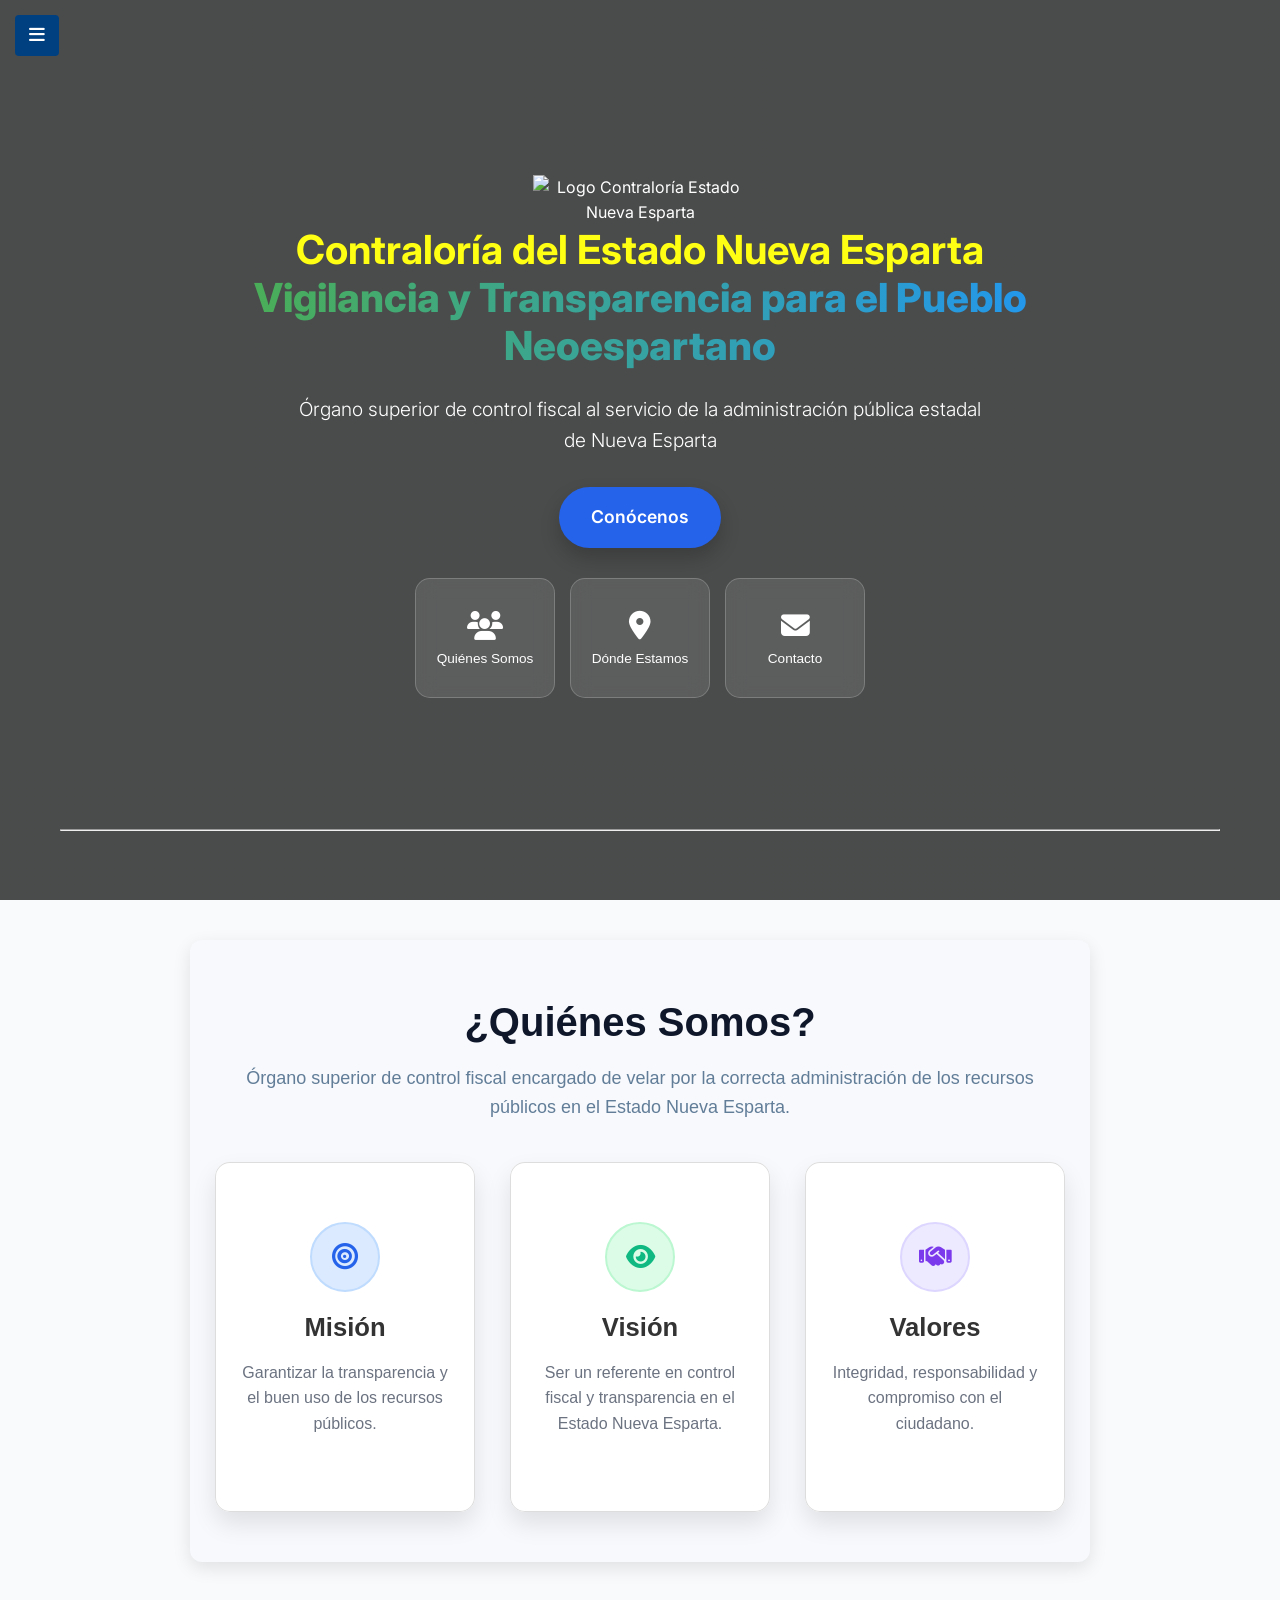
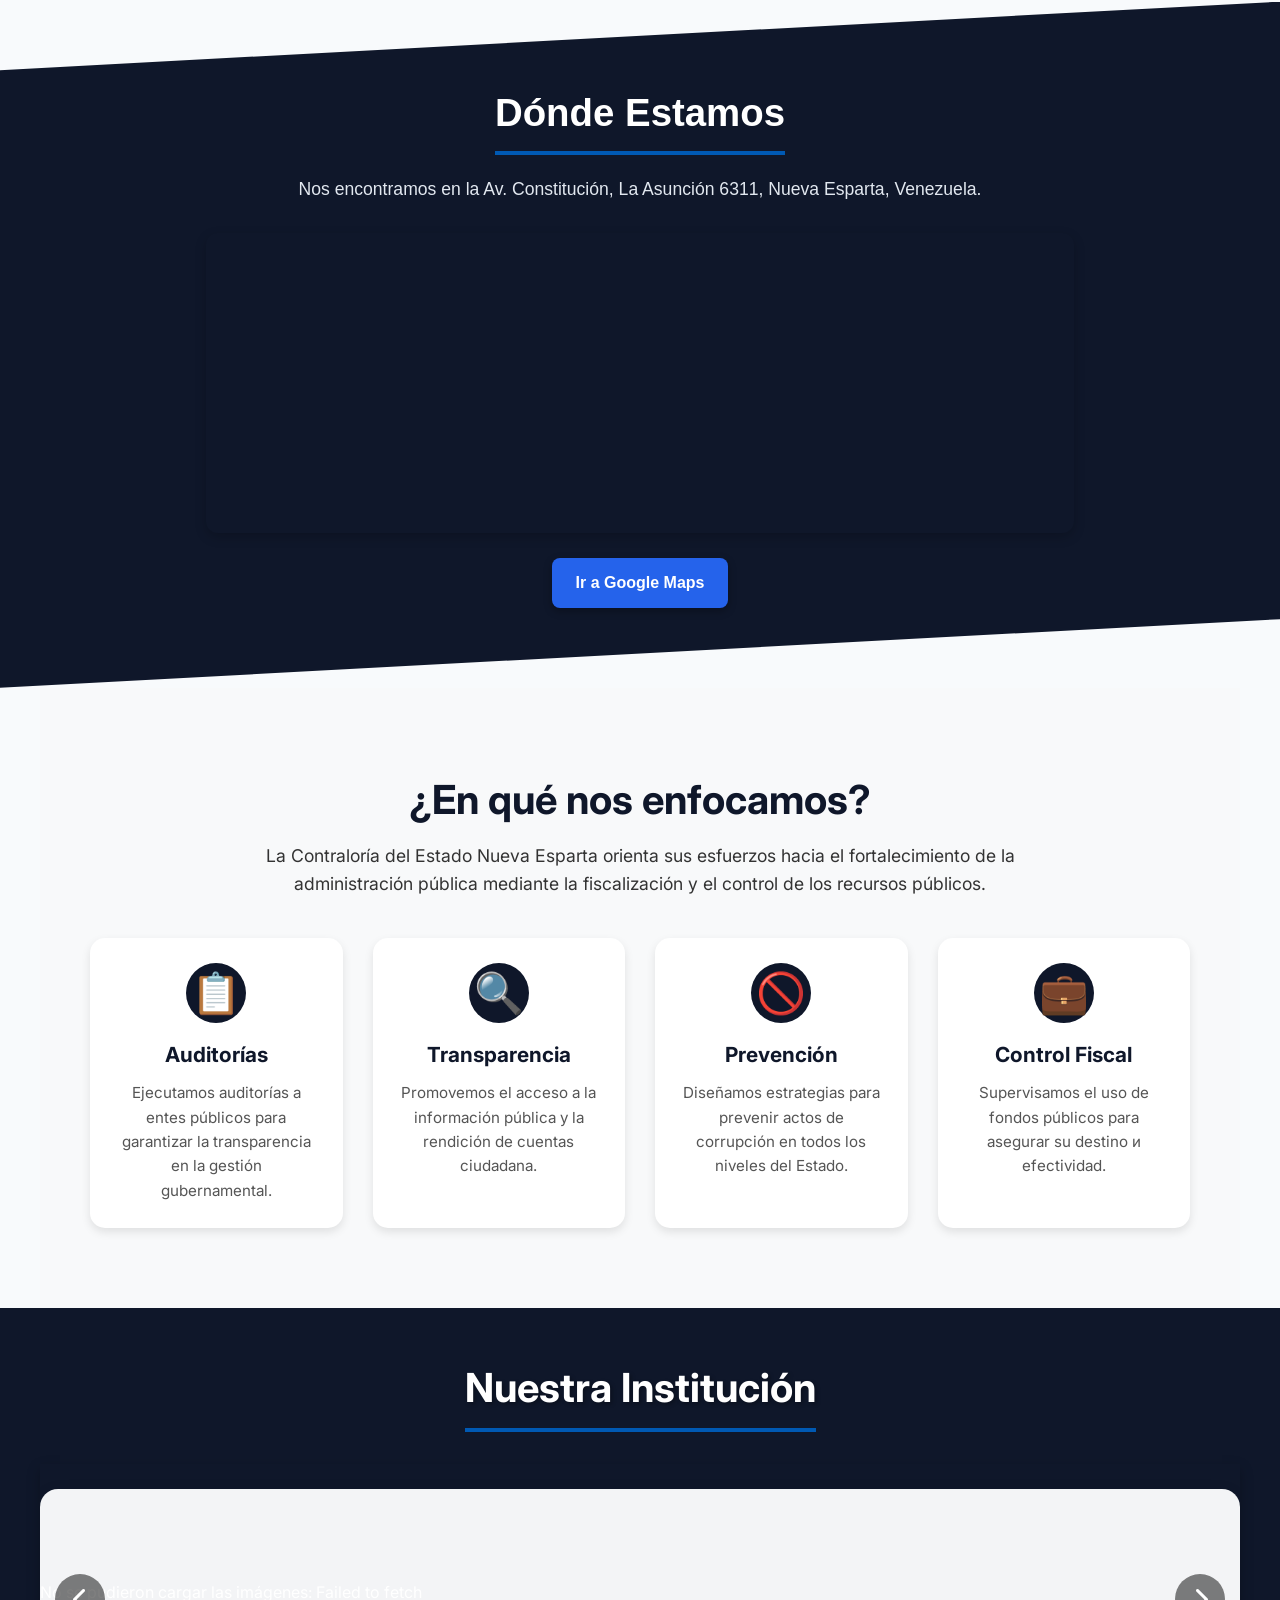
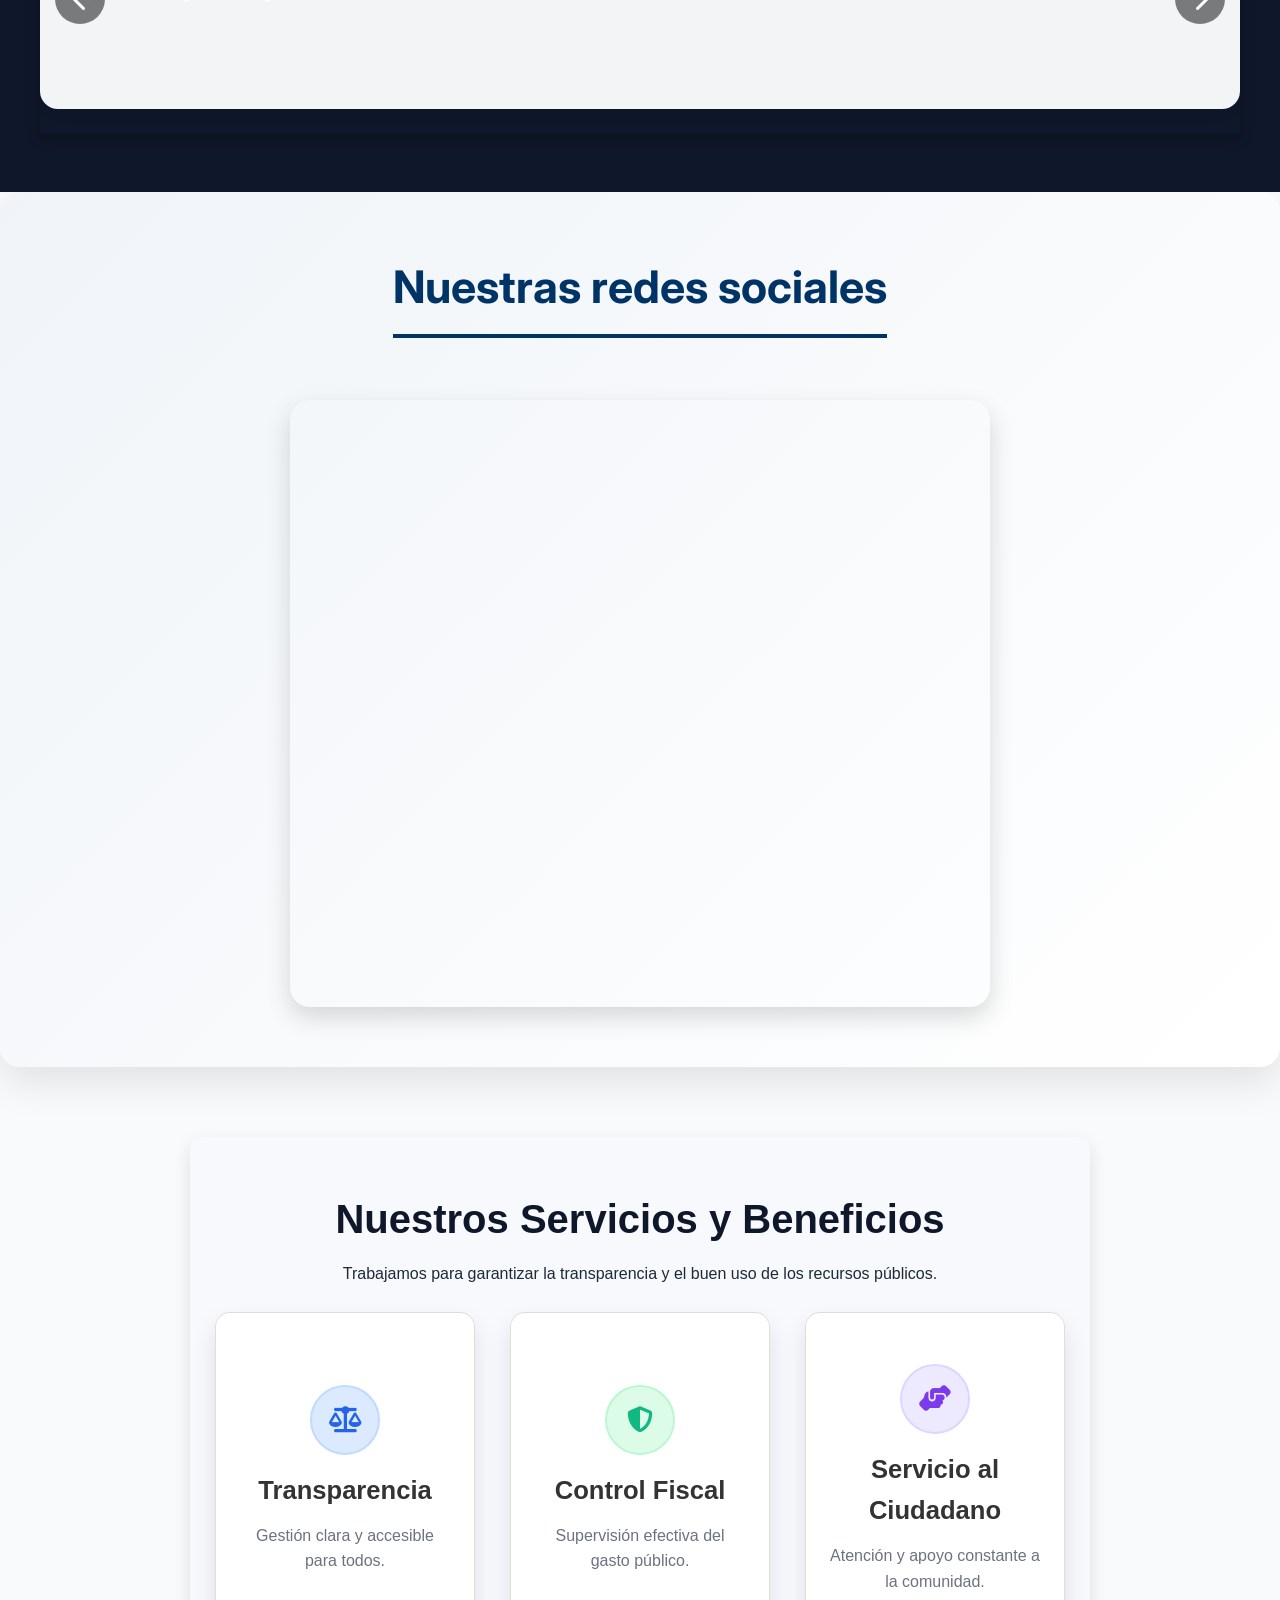
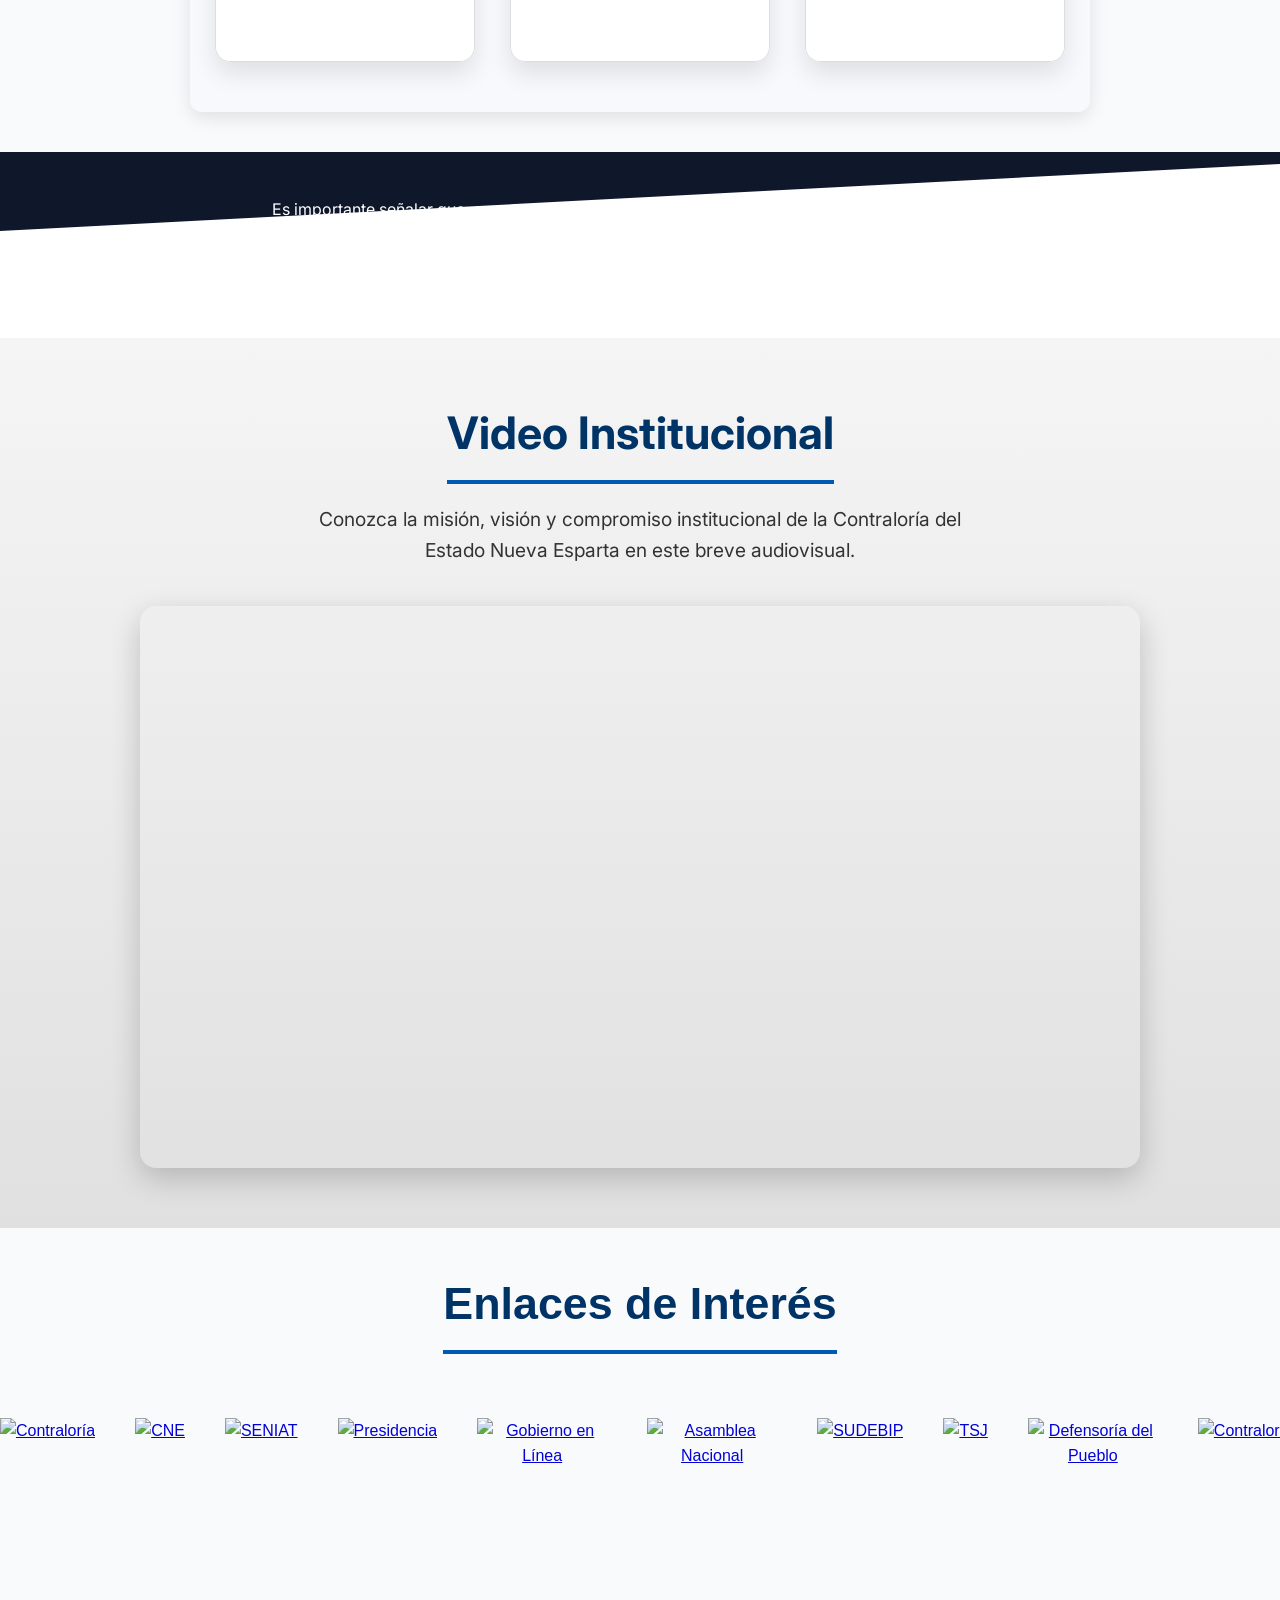
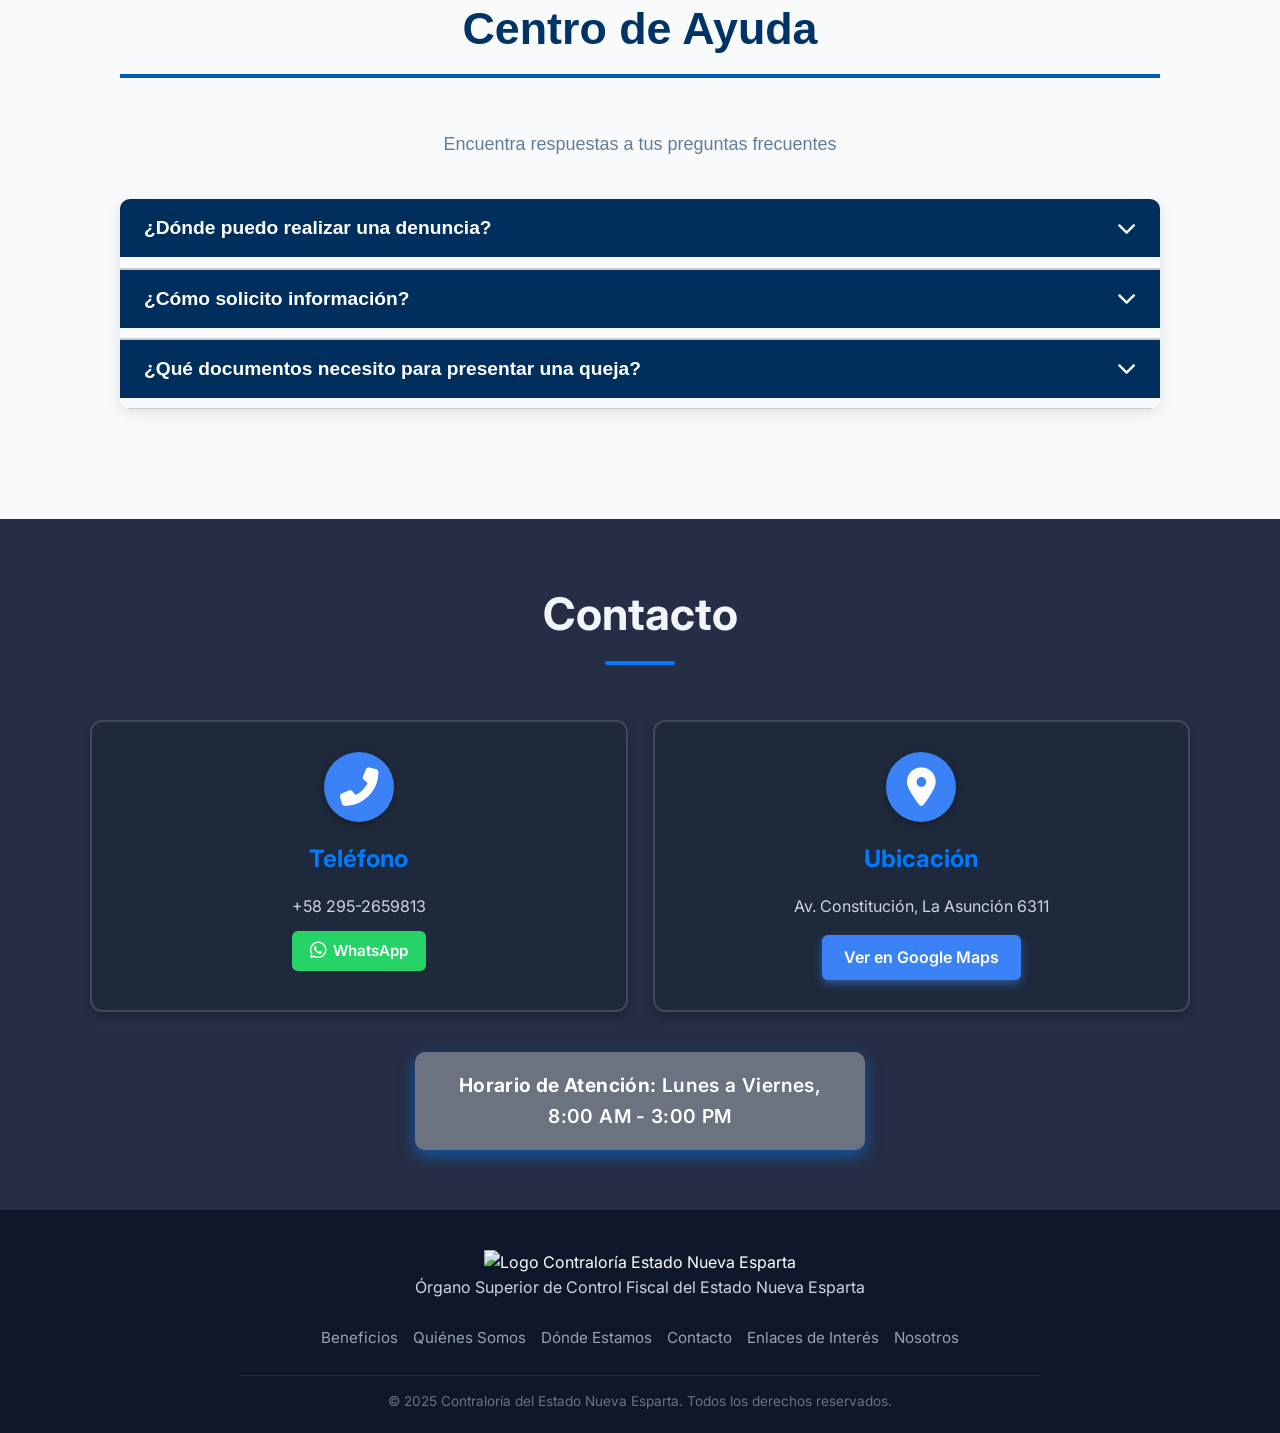
==== commit 314368d7: "Add files via upload" ====
--- a/index.html
+++ b/index.html
@@ -17,1436 +17,73 @@
   <!-- CSS -->
  
 
- <style>
-    :root {
-      --primary: #2563eb;
-      --primary-dark: #1d4ed8;
-      --secondary: #10b981;
-      --accent: #7c3aed;
-      --orange: #f97316;
-      --dark: #1f2937;
-      --light: #f9fafb;
-      --gray: #6b7280;
-      --gray-light: #e5e7eb;
-      --primary-blue: #007bff;
-      --dark-bg: #0f172a;
-      --card-bg: #1e293b;
-      --text-color-light: #cbd5e1;
-      --text-color-dark: #f1f5f9;
-      --border-radius-card: 12px;
-      --box-shadow-card: 0 4px 12px rgba(0, 0, 0, 0.25);
-      --btn-bg: #3b82f6;
-      --btn-bg-hover: #2563eb;
-      --btn-text-color: #fff;
-    }
-
-    * {
-      margin: 0;
-      padding: 0;
-      box-sizing: border-box;
-    }
-
-    body {
-      font-family: 'Inter', sans-serif;
-      color: var(--dark);
-      line-height: 1.6;
-      overflow-x: hidden;
-      background-color: #f8fafc;
-    }
-
-    .container {
-      width: 100%;
-      max-width: 1200px;
-      margin: 0 auto;
-      padding: 0 20px;
-    }
-
-    section {
-      padding: 80px 0;
-    }
-
-    .section-title {
-      font-size: 2.5rem;
-      font-weight: 800;
-      text-align: center;
-      margin-bottom: 15px;
-      color: var(--dark);
-    }
-
-    .section-subtitle {
-      font-size: 1.2rem;
-      text-align: center;
-      margin-bottom: 50px;
-      color: var(--gray);
-      max-width: 800px;
-      margin-left: auto;
-      margin-right: auto;
-    }
-
-    /* Hero Section */
-    .hero-section {
-      position: relative;
-      height: 100vh;
-      min-height: 700px;
-      background:
-        linear-gradient(rgba(0, 0, 0, 0.7), rgba(0, 0, 0, 0.7)),
-        url('https://jqpoqwrallgsqzshtped.supabase.co/storage/v1/object/public/cebne/imgs/hero2.jpg');
-      background-repeat: no-repeat;
-      background-position: center center;
-      background-size: cover;
-      display: flex;
-      align-items: center;
-      color: white;
-      overflow: hidden;
-    }
-
-    .hero-content {
-      position: relative;
-      z-index: 2;
-      max-width: 900px;
-      text-align: center;
-      margin: 0 auto;
-      padding: 20px;
-    }
-
-    .hero-title {
-      font-size: 2.5rem;
-      font-weight: 800;
-      line-height: 1.2;
-      margin-bottom: 1.5rem;
-    }
-
-    .hero-gradient-text {
-      background: linear-gradient(90deg, #3b82f6, #10b981);
-      -webkit-background-clip: text;
-      background-clip: text;
-      color: transparent;
-      display: block;
-    }
-
-    .hero-subtitle {
-      font-size: 1.2rem;
-      font-weight: 300;
-      margin-bottom: 2rem;
-      max-width: 700px;
-      margin-left: auto;
-      margin-right: auto;
-    }
-
-    .hero-button {
-      display: inline-block;
-      background: var(--primary);
-      color: white;
-      font-weight: 600;
-      font-size: 1.1rem;
-      padding: 14px 30px;
-      border-radius: 50px;
-      text-decoration: none;
-      transition: all 0.3s ease;
-      border: 2px solid transparent;
-      box-shadow: 0 10px 20px rgba(0, 0, 0, 0.2);
-    }
-
-    .hero-button:hover {
-      background: transparent;
-      border-color: white;
-      transform: translateY(-3px);
-      box-shadow: 0 15px 25px rgba(0, 0, 0, 0.3);
-    }
-
-    /* Hero Navigation Cards */
-    .hero-nav-cards {
-      display: flex;
-      flex-wrap: wrap;
-      justify-content: center;
-      gap: 15px;
-      margin: 30px 0;
-    }
-
-    .nav-card {
-      display: flex;
-      flex-direction: column;
-      align-items: center;
-      justify-content: center;
-      width: 140px;
-      height: 120px;
-      background: rgba(255, 255, 255, 0.1);
-      backdrop-filter: blur(10px);
-      border-radius: 15px;
-      border: 1px solid rgba(255, 255, 255, 0.2);
-      color: white;
-      text-decoration: none;
-      transition: all 0.3s ease;
-      padding: 10px;
-      text-align: center;
-      cursor: pointer;
-    }
-
-    .nav-card:hover {
-      background: rgba(255, 255, 255, 0.2);
-      transform: translateY(-5px);
-      box-shadow: 0 10px 20px rgba(0, 0, 0, 0.2);
-    }
-
-    .nav-card-icon {
-      font-size: 1.8rem;
-      margin-bottom: 8px;
-      color: white;
-    }
-
-    .nav-card span {
-      font-weight: 500;
-      font-size: 0.85rem;
-    }
-
-    .scroll-down {
-      display: flex;
-      flex-direction: column;
-      align-items: center;
-      cursor: pointer;
-      margin-top: 2%;
-      margin-left: 48%;
-      width: 40px;
-      gap: 8px;
-      justify-content: center;
-    }
-
-    .scroll-down .arrow {
-      width: 30px;
-      height: 30px;
-      border-bottom: 8px solid white;
-      border-right: 8px solid white;
-      transform: rotate(45deg);
-      animation: bounce 1.5s infinite;
-      opacity: 0.75;
-    }
-
-    .scroll-down .arrow:nth-child(2) {
-      animation-delay: 0.3s;
-    }
-
-    .scroll-down .arrow:nth-child(3) {
-      animation-delay: 0.6s;
-    }
-
-    @keyframes bounce {
-
-      0%,
-      20%,
-      50%,
-      80%,
-      100% {
-        transform: rotate(45deg) translateY(0);
-        opacity: 0.75;
-      }
-
-      40% {
-        transform: rotate(45deg) translateY(8px);
-        opacity: 1;
-      }
-
-      60% {
-        transform: rotate(45deg) translateY(4px);
-        opacity: 0.9;
-      }
-    }
-
-    /* Quiénes Somos Section */
-    .quienes-somos-section {
-      padding: 50px 20px;
-      max-width: 900px;
-      margin: 40px auto;
-      text-align: center;
-      background-color: #f7f9fc;
-      border-radius: 12px;
-      box-shadow: 0 6px 18px rgba(0, 0, 0, 0.1);
-      font-family: 'Segoe UI', Tahoma, Geneva, Verdana, sans-serif;
-    }
-
-    .quienes-grid {
-      display: grid;
-      grid-template-columns: repeat(auto-fit, minmax(260px, 1fr));
-      gap: 25px;
-      justify-items: center;
-    }
-
-    .flip-card {
-      background-color: transparent;
-      width: 260px;
-      height: 320px;
-      perspective: 1000px;
-      animation: fadeInUp 0.6s ease forwards;
-    }
-
-    .flip-card-inner {
-      position: relative;
-      width: 100%;
-      height: 100%;
-      text-align: center;
-      transition: transform 0.6s;
-      transform-style: preserve-3d;
-      box-shadow: 0 4px 12px rgba(0, 0, 0, 0.1);
-      border-radius: 12px;
-      cursor: pointer;
-    }
-
-    .flip-card:hover .flip-card-inner,
-    .flip-card:focus-within .flip-card-inner {
-      transform: rotateY(180deg);
-    }
-
-    .flip-card-front,
-    .flip-card-back {
-      position: absolute;
-      width: 100%;
-      height: 100%;
-      border-radius: 12px;
-      -webkit-backface-visibility: hidden;
-      backface-visibility: hidden;
-      display: flex;
-      flex-direction: column;
-      align-items: center;
-      padding: 25px 20px;
-      box-sizing: border-box;
-    }
-
-    .flip-card-front {
-      background-color: #fff;
-      color: #333;
-      box-shadow: inset 0 0 0 1px #ddd;
-    }
-
-    .flip-card-back {
-      background-color: #f0f4f8;
-      color: #2c3e50;
-      transform: rotateY(180deg);
-      box-shadow: inset 0 0 0 1px #bbb;
-    }
-
-    .card-icon {
-      width: 64px;
-      height: 64px;
-      margin-bottom: 15px;
-      border-radius: 50%;
-      display: flex;
-      align-items: center;
-      justify-content: center;
-      font-size: 2.5rem;
-    }
-
-    .bg-blue-100 {
-      background-color: #d0e7ff;
-    }
-
-    .border-blue-200 {
-      border: 2px solid #90baff;
-    }
-
-    .text-blue-600 {
-      color: #2a62d1;
-    }
-
-    .bg-green-100 {
-      background-color: #d4f4dd;
-    }
-
-    .border-green-200 {
-      border: 2px solid #7cd58e;
-    }
-
-    .text-green-600 {
-      color: #2f8f4f;
-    }
-
-    .bg-purple-100 {
-      background-color: #e6d8f7;
-    }
-
-    .border-purple-200 {
-      border: 2px solid #b89bf1;
-    }
-
-    .text-purple-600 {
-      color: #6c4dc3;
-    }
-
-    .card-title {
-      font-size: 1.3rem;
-      font-weight: 700;
-      margin-bottom: 8px;
-    }
-
-    .card-description {
-      font-size: 1rem;
-      color: #555;
-      margin-bottom: 15px;
-    }
-
-    .card-details {
-      list-style: none;
-      padding: 0;
-      margin: 0;
-      text-align: left;
-    }
-
-    .card-details li {
-      margin-bottom: 8px;
-      font-size: 0.95rem;
-    }
-
-    .card-details span {
-      margin-right: 8px;
-      font-weight: 700;
-    }
-
-    /* Animations */
-    @keyframes fadeInDown {
-      0% {
-        opacity: 0;
-        transform: translateY(-20px);
-      }
-
-      100% {
-        opacity: 1;
-        transform: translateY(0);
-      }
-    }
-
-    @keyframes fadeInUp {
-      0% {
-        opacity: 0;
-        transform: translateY(20px);
-      }
-
-      100% {
-        opacity: 1;
-        transform: translateY(0);
-      }
-    }
-
-    .animate-fadeInDown {
-      animation-fill-mode: both;
-      animation-duration: 0.6s;
-      animation-timing-function: ease;
-    }
-
-    .animate-fadeInUp {
-      animation-fill-mode: both;
-      animation-duration: 0.6s;
-      animation-timing-function: ease;
-    }
-
-    /* Dónde Estamos Section */
-    #donde-estamos {
-      position: relative;
-      padding: 80px 20px;
-      background: #0f172a;
-      color: white;
-      clip-path: polygon(0 10%, 100% 0, 100% 90%, 0 100%);
-      font-family: 'Segoe UI', Tahoma, Geneva, Verdana, sans-serif;
-      text-align: center;
-    }
-
-    #donde-estamos h2 {
-      font-size: 2.4rem;
-      font-weight: bold;
-      color: #ffffff;
-      display: inline-block;
-      border-bottom: 4px solid #0059b3;
-      margin-bottom: 20px;
-      padding-bottom: 8px;
-    }
-
-    #donde-estamos p {
-      font-size: 1.1rem;
-      text-align: center;
-      margin-bottom: 30px;
-      color: #e2e8f0;
-    }
-
-    #donde-estamos iframe {
-      display: block;
-      width: 70%;
-      height: 300px;
-      border: 0;
-      border-radius: 12px;
-      box-shadow: 0 4px 12px rgba(0, 0, 0, 0.2);
-      margin: 0 auto 25px auto;
-    }
-
-    .btn-map-link {
-      display: block;
-      width: fit-content;
-      margin: 0 auto;
-      background-color: #2563eb;
-      color: white;
-      padding: 12px 24px;
-      border-radius: 8px;
-      font-weight: 600;
-      text-decoration: none;
-      box-shadow: 0 3px 8px rgba(0, 0, 0, 0.3);
-      transition: background-color 0.3s ease;
-    }
-
-    .btn-map-link:hover {
-      background-color: #1d4ed8;
-    }
-
-    /* Sección de Enfoque */
-    .section-focus {
-      padding: 80px 20px;
-      position: relative;
-      overflow: hidden;
-      background: #f8f9fa;
-      z-index: 1;
-    }
-
-    .section-focus .hero-text h1 {
-      text-align: center;
-      font-size: 2.5rem;
-      color: #0f172a;
-      margin-bottom: 10px;
-    }
-
-    .section-focus .hero-text p {
-      text-align: center;
-      font-size: 1.1rem;
-      color: #333;
-      margin-bottom: 40px;
-      max-width: 800px;
-      margin-inline: auto;
-    }
-
-    .section-focus .features-grid {
-      display: grid;
-      grid-template-columns: repeat(auto-fit, minmax(220px, 1fr));
-      gap: 30px;
-      max-width: 1100px;
-      margin: 0 auto;
-    }
-
-    .section-focus .feature-card {
-      background: white;
-      padding: 25px;
-      border-radius: 15px;
-      box-shadow: 0 4px 10px rgba(0, 0, 0, 0.1);
-      text-align: center;
-      transition: transform 0.3s ease;
-    }
-
-    .section-focus .feature-card:hover {
-      transform: translateY(-5px);
-    }
-
-    .section-focus .feature-card h3 {
-      margin-top: 15px;
-      color: #0f172a;
-      font-size: 1.3rem;
-    }
-
-    .section-focus .feature-card p {
-      font-size: 0.95rem;
-      color: #555;
-      margin-top: 10px;
-    }
-
-    .section-focus .icon-wrapper {
-      font-size: 2.5rem;
-      background-color: #0f172a;
-      color: white;
-      width: 60px;
-      height: 60px;
-      margin: 0 auto;
-      border-radius: 50%;
-      display: flex;
-      align-items: center;
-      justify-content: center;
-    }
-
-    .section-focus .icon-audit::before {
-      content: '📋';
-    }
-
-    .section-focus .icon-transparency::before {
-      content: '🔍';
-    }
-
-    .section-focus .icon-prevention::before {
-      content: '🚫';
-    }
-
-    .section-focus .icon-control::before {
-      content: '💼';
-    }
-
-    /* Benefits Section */
-    .benefits-section {
-      background-color: var(--light);
-      margin-bottom: 10%;
-    }
-
-    .benefits-title {
-      text-align: center;
-      font-size: 2.5rem;
-      color: #0f172a;
-      margin-bottom: 10px;
-    }
-
-    .benefits-grid {
-      display: grid;
-      grid-template-columns: repeat(auto-fit, minmax(300px, 1fr));
-      gap: 25px;
-      max-width: 1200px;
-      margin: 0 auto;
-    }
-
-    /* Top Dark Section */
-    .top-dark-section {
-      background-color: #0f172a;
-      color: white !important;
-      text-align: center !important;
-      padding: 40px 20px  !important;
-      position: relative !important;
-      overflow: hidden !important;
-    }
-
-    .top-dark-section p {
-      margin: 5px 0;
-      position: relative;
-      z-index: 2;
-    }
-
-    .top-dark-section .phone-number-label {
-      font-size: 1.2em;
-      font-weight: bold;
-      margin-top: 20px;
-    }
-
-    .top-dark-section .phone-number {
-      font-size: 1.8em;
-      font-weight: bold;
-      display: block;
-      direction: ltr;
-      unicode-bidi: plaintext;
-      word-break: break-all;
-    }
-
-    .content-section {
-      background-color: white;
-      padding: 40px 20px;
-      text-align: center;
-      position: relative;
-      z-index: 0;
-    }
-
-    h2 {
-      color: #333;
-      font-size: 1.8em;
-      margin-bottom: 30px;
-    }
-
-    .logos-container {
-      display: flex;
-      justify-content: center;
-      align-items: center;
-      flex-wrap: wrap;
-      gap: 30px;
-      margin-bottom: 50px;
-    }
-
-    .link-logo {
-      max-height: 120px;
-      width: 220px;
-      height: auto;
-      transition: transform 0.3s;
-    }
-
-    .link-logo:hover {
-      transform: scale(1.1);
-    }
-
-    .links-section {
-      margin-top: 3px;
-      margin-bottom: 100px;
-      text-align: center;
-    }
-
-    .swiper {
-      padding: 20px 0;
-    }
-
-    .swiper-button-next,
-    .swiper-button-prev {
-      color: #007bff;
-    }
-
-    /* Diagonal Section */
-    .diagonal-section {
-      width: 100%;
-      position: relative;
-      background: #0f172a;
-      clip-path: polygon(0 0, 100% 10%, 100% 100%, 0 90%);
-      padding: 100px 0;
-    }
-
-    #carousel-section {
-      text-align: center;
-    }
-
-    .carousel-title {
-      font-size: 2.4rem;
-      font-weight: bold;
-      color: #ffffff;
-      display: inline-block;
-      border-bottom: 4px solid #0059b3;
-      margin: 0 auto 20px auto;
-      padding-bottom: 8px;
-      text-align: center;
-    }
-
-    .carousel-marquee {
-      overflow: hidden;
-      width: 100%;
-      position: relative;
-      padding: 25px 0;
-      box-shadow: 0px 5px 12px rgba(0, 0, 0, 0.25);
-      cursor: grab;
-    }
-
-    .carousel-marquee:active {
-      cursor: grabbing;
-    }
-
-    .carousel-content {
-      display: flex;
-      gap: 40px;
-      animation: scrollCarousel 100s linear infinite;
-      will-change: transform;
-      padding: 10px;
-    }
-
-    .carousel-content figure {
-      flex: 0 0 auto;
-      text-align: center;
-      margin: 0;
-      width: 260px;
-    }
-
-    .carousel-content img {
-      width: 100%;
-      height: 180px;
-      object-fit: cover;
-      border-radius: 12px;
-      box-shadow: 0 6px 14px rgba(0, 0, 0, 0.4);
-      transition: transform 0.4s ease, box-shadow 0.4s ease;
-    }
-
-    .carousel-content img:hover {
-      transform: scale(1.1);
-      box-shadow: 0 8px 18px rgba(0, 0, 0, 0.6);
-    }
-
-    .carousel-content figcaption {
-      font-size: 1rem;
-      color: #fff;
-      margin-top: 10px;
-      max-width: 260px;
-      line-height: 1.4;
-      font-weight: 500;
-      background-color: rgba(0, 0, 0, 0.6);
-      padding: 6px 10px;
-      border-radius: 8px;
-      text-align: center;
-      box-shadow: 0 2px 6px rgba(0, 0, 0, 0.3);
-    }
-
-    @keyframes scrollCarousel {
-      from {
-        transform: translateX(0);
-      }
-
-      to {
-        transform: translateX(-50%);
-      }
-    }
-
-    .carousel-marquee:hover .carousel-content {
-      animation-play-state: paused;
-    }
-
-    /* Contact Section */
-    .contact-section {
-      background-color: #252e44;
-      padding: 60px 20px;
-      color: #cbd5e1;
-      text-align: center;
-    }
-
-    .contact-section h2 {
-      font-size: 2.8rem;
-      margin-bottom: 15px;
-      color: var(--text-color-dark);
-      position: relative;
-      display: inline-block;
-      font-weight: 700;
-    }
-
-    .contact-section h2::after {
-      content: '';
-      display: block;
-      width: 70px;
-      height: 4px;
-      background-color: var(--primary-blue);
-      margin: 10px auto 0;
-      borderRadius: 3px;
-    }
-
-    .contact-grid {
-      display: grid;
-      grid-template-columns: repeat(auto-fit, minmax(320px, 1fr));
-      gap: 30px;
-      margin-top: 40px;
-      align-items: start;
-      max-width: 1100px;
-      margin-left: auto;
-      margin-right: auto;
-    }
-
-    .info-cards-column {
-      display: flex;
-      gap: 25px;
-      justify-content: center;
-      flex-wrap: wrap;
-    }
-
-    .contact-card {
-      background-color: var(--card-bg);
-      border-radius: var(--border-radius-card);
-      padding: 30px 25px;
-      box-shadow: var(--box-shadow-card);
-      color: var(--text-color-light);
-      display: flex;
-      flex-direction: column;
-      align-items: center;
-      transition: transform 0.3s ease, box-shadow 0.3s ease, border-color 0.3s ease;
-      cursor: default;
-      flex: 1 1 280px;
-      border: 2px solid rgba(255, 255, 255, 0.15);
-    }
-
-    .contact-card:hover {
-      border-color: rgba(59, 130, 246, 0.8);
-      transform: translateY(-6px);
-      box-shadow: 0 8px 20px rgba(0, 123, 255, 0.4);
-    }
-
-    .icon-circle {
-      width: 70px;
-      height: 70px;
-      background-color: #3b82f6;
-      border-radius: 50%;
-      display: flex;
-      align-items: center;
-      justify-content: center;
-      margin-bottom: 18px;
-      box-shadow: 0 2px 6px rgba(0, 0, 0, 0.3);
-    }
-
-    .icon-circle i {
-      font-size: 2.4rem;
-      color: white;
-    }
-
-    .contact-card h3 {
-      font-size: 1.5rem;
-      margin-bottom: 12px;
-      color: var(--primary-blue);
-      font-weight: 700;
-    }
-
-    .contact-card p {
-      font-size: 1rem;
-      color: var(--text-color-light);
-      margin: 5px 0;
-      line-height: 1.4;
-    }
-
-    .contact-card a.btn-map {
-      display: inline-block;
-      margin-top: 12px;
-      padding: 10px 22px;
-      background-color: var(--btn-bg);
-      color: var(--btn-text-color);
-      text-decoration: none;
-      font-weight: 600;
-      border-radius: 6px;
-      box-shadow: 0 4px 10px rgba(59, 130, 246, 0.5);
-      transition: background-color 0.3s ease;
-    }
-
-    .contact-card a.btn-map:hover,
-    .contact-card a.btn-map:focus {
-      background-color: var(--btn-bg-hover);
-      outline: none;
-    }
-
-    .contact-hours {
-      max-width: 450px;
-      margin: 40px auto 0;
-      padding: 18px 25px;
-      background-color: var(--gray);
-      color: white;
-      font-weight: 600;
-      font-size: 1.2rem;
-      border-radius: 10px;
-      box-shadow: 0 6px 15px rgba(0, 123, 255, 0.5);
-      text-align: center;
-      user-select: none;
-      letter-spacing: 0.02em;
-    }
-
-    .btn-call,
-    .btn-whatsapp {
-      display: inline-block;
-      margin-top: 8px;
-      padding: 8px 18px;
-      border-radius: 6px;
-      font-weight: 600;
-      text-decoration: none;
-      transition: background-color 0.3s ease;
-      cursor: pointer;
-      user-select: none;
-      font-size: 0.95rem;
-    }
-
-    .btn-whatsapp {
-      background-color: #25d366;
-      color: white;
-      display: inline-flex;
-      align-items: center;
-      gap: 6px;
-    }
-
-    .btn-whatsapp i {
-      font-size: 1.2rem;
-    }
-
-    .btn-whatsapp:hover,
-    .btn-whatsapp:focus {
-      background-color: #1da851;
-      outline: none;
-    }
-
-    /* Menu Toggle */
-    .menu-toggle {
-      position: fixed;
-      top: 15px;
-      left: 15px;
-      background: #004080;
-      color: white;
-      border: none;
-      padding: 10px 14px;
-      border-radius: 4px;
-      font-size: 18px;
-      cursor: pointer;
-      z-index: 1101;
-      transition: background-color 0.3s ease;
-    }
-
-    .menu-toggle:hover,
-    .menu-toggle:focus {
-      background-color: #003366;
-      outline: none;
-    }
-
-    .menu-toggle.open i.fas.fa-bars {
-      display: none;
-    }
-
-    .menu-toggle.open i.fas.fa-xmark {
-      display: inline-block;
-    }
-
-    .menu-toggle i.fas.fa-xmark {
-      display: none;
-    }
-
-    /* Side Menu */
-    .side-menu {
-      position: fixed;
-      top: 0;
-      left: 0;
-      width: 260px;
-      height: 100vh;
-      background-color: #004080;
-      padding-top: 60px;
-      box-shadow: 2px 0 12px rgba(0, 0, 0, 0.25);
-      overflow-y: auto;
-      z-index: 1100;
-      transform: translateX(-100%);
-      visibility: hidden;
-      opacity: 0;
-      transition: transform 0.3s ease, visibility 0.3s, opacity 0.3s;
-    }
-
-    .side-menu.active {
-      transform: translateX(0);
-      visibility: visible;
-      opacity: 1;
-    }
-
-    .side-menu ul {
-      list-style: none;
-      padding: 0;
-      margin: 0;
-    }
-
-    .side-menu li {
-      border-bottom: 1px solid rgba(255, 255, 255, 0.15);
-    }
-
-    .side-menu a {
-      display: flex;
-      align-items: center;
-      padding: 12px 24px;
-      color: white;
-      font-weight: 600;
-      text-decoration: none;
-      border-left: 4px solid transparent;
-      transition: background-color 0.3s, border-color 0.3s;
-    }
-
-    .side-menu a:hover,
-    .side-menu a:focus {
-      background-color: rgba(255, 255, 255, 0.2);
-      border-left-color: #ffd54f;
-      outline: none;
-    }
-
-    .side-menu a i {
-      margin-right: 12px;
-      min-width: 18px;
-      text-align: center;
-      font-size: 18px;
-    }
-
-    body.menu-open {
-      overflow: hidden;
-    }
-
-    /* Marquee Section */
-    .marquee-section {
-      padding: 40px 0 70px;
-      font-family: Arial, sans-serif;
-      text-align: center;
-    }
-
-    .marquee-section h2 {
-      font-size: 2.8rem;
-      font-weight: bold;
-      color: #003366;
-      margin-bottom: 5%;
-      border-bottom: 4px solid #0059b3;
-      display: inline-block;
-      padding-bottom: 10px;
-    }
-
-    .marquee {
-      overflow: hidden;
-      width: 100%;
-      position: relative;
-    }
-
-    .marquee-content {
-      display: flex;
-      animation: scroll-left 30s linear infinite;
-      gap: 40px;
-      align-items: center;
-    }
-
-    .marquee-content a {
-      flex: 0 0 auto;
-      display: flex;
-      align-items: center;
-      justify-content: center;
-    }
-
-    .marquee-content img {
-      height: 75px;
-      max-width: 130px;
-      transition: transform 0.3s ease;
-      filter: grayscale(0.1);
-    }
-
-    .marquee-content a:hover img {
-      transform: scale(1.1);
-      filter: grayscale(0);
-    }
-
-    @keyframes scroll-left {
-      0% {
-        transform: translateX(0%);
-      }
-
-      100% {
-        transform: translateX(-50%);
-      }
-    }
-
-    /* Accordion Section - CENTRO DE AYUDA */
-    .accordion-section {
-      max-width: 1100px;
-      margin: 0 auto 80px;
-      padding: 30px;
-      font-family: Arial, sans-serif;
-      text-align: center;
-    }
-
-    .accordion-section h2 {
-      font-size: 2.8rem;
-      font-weight: bold;
-      color: #003366;
-      margin: 0 auto 5%;
-      border-bottom: 4px solid #0059b3;
-      display: inline-block;
-      padding-bottom: 10px;
-      text-align: center;
-      width: 100%;
-    }
-
-    .accordion {
-      border-radius: 10px;
-      overflow: hidden;
-      box-shadow: 0 4px 15px rgba(0, 0, 0, 0.1);
-      width: 100%;
-    }
-
-    .accordion-item {
-      border-bottom: 1px solid #ccc;
-    }
-
-    .accordion-header {
-      width: 100%;
-      background-color: #002f5e;
-      color: white;
-      text-align: left;
-      padding: 18px 24px;
-      font-size: 1.2em;
-      font-weight: bold;
-      border: none;
-      cursor: pointer;
-      outline: none;
-      transition: background 0.3s ease;
-      display: flex;
-      justify-content: space-between;
-      align-items: center;
-    }
-
-    .accordion-header:hover {
-      background-color: #001a33;
-    }
-
-    .accordion-content {
-      background: #f2f5fa;
-      max-height: 0;
-      overflow: hidden;
-      transition: max-height 0.4s ease;
-    }
-
-    .accordion-content-inner {
-      padding: 20px;
-      text-align: left;
-    }
-
-    .accordion-content.open {
-      max-height: 300px;
-      overflow-y: auto;
-    }
-
-    .accordion-content p {
-      margin-bottom: 18px;
-      line-height: 1.6;
-      font-size: 1.05em;
-      color: #003366;
-    }
-
-    .ir-btn {
-      display: inline-flex;
-      align-items: center;
-      margin-top: 10px;
-      padding: 10px 20px;
-      background-color: #2ecc71;
-      color: white;
-      text-decoration: none;
-      border-radius: 6px;
-      transition: all 0.3s;
-      font-weight: 500;
-    }
-
-    .ir-btn:hover {
-      background-color: #27ae60;
-      transform: translateY(-2px);
-    }
-
-    .ir-btn i {
-      margin-left: 8px;
-      font-size: 14px;
-    }
-
-    /* Footer */
-    footer {
-      background: #0f172a;
-      color: white;
-      padding: 40px 0 20px;
-      text-align: center;
-    }
-
-    .footer-content {
-      max-width: 800px;
-      margin: 0 auto;
-    }
-
-    .footer-logo img {
-      width: 300px;
-      height: auto;
-    }
-
-    .footer-text {
-      font-size: 1rem;
-      color: #cbd5e1;
-      margin-bottom: 25px;
-      max-width: 600px;
-      margin-left: auto;
-      margin-right: auto;
-    }
-
-    .footer-links {
-      display: flex;
-      justify-content: center;
-      flex-wrap: wrap;
-      gap: 15px;
-      margin-bottom: 25px;
-    }
-
-    .footer-links a {
-      color: #94a3b8;
-      text-decoration: none;
-      transition: color 0.3s;
-      font-size: 0.95rem;
-    }
-
-    .footer-links a:hover {
-      color: var(--primary);
-    }
-
-    .copyright {
-      font-size: 0.85rem;
-      color: #64748b;
-      padding-top: 15px;
-      border-top: 1px solid #1e293b;
-    }
-
-    /* Instagram Section */
-    .instagram-section {
-      text-align: center;
-      padding: 60px 20px;
-      background: linear-gradient(135deg, #f0f4f8, #ffffff);
-      border-radius: 20px;
-      margin: 0 0 70px 0;
-      box-shadow: 0 15px 40px rgba(0, 0, 0, 0.1);
-    }
-
-    /* Video Section */
-    #video-institucional {
-      padding: 60px 20px;
-      background: linear-gradient(180deg, #f5f5f5, #e0e0e0);
-    }
-
-    /* Responsive Styles */
-    @media (max-width: 992px) {
-      .contact-grid {
-        grid-template-columns: 1fr;
-      }
-
-      .map-card {
-        min-height: 350px;
-      }
-
-      .contact-hours {
-        max-width: 90%;
-        font-size: 1.1rem;
-      }
-    }
-
-    @media (max-width: 768px) {
-      .section-title {
-        font-size: 2rem;
-      }
-
-      .hero-title {
-        font-size: 2rem;
-      }
-
-      .hero-section {
-        min-height: 600px;
-      }
-
-      .nav-card {
-        width: 120px;
-        height: 100px;
-      }
-
-      .nav-card-icon {
-        font-size: 1.5rem;
-      }
-
-      .scroll-down {
-        margin-left: 45%;
-      }
-
-      #donde-estamos iframe {
-        width: 90%;
-        height: 250px;
-      }
-
-      .carousel-content figure {
-        width: 220px;
-      }
-
-      .carousel-content img {
-        height: 150px;
-      }
-
-      .marquee-content img {
-        height: 60px;
-        max-width: 110px;
-      }
-
-      .accordion-section h2 {
-        font-size: 2.2rem;
-      }
-
-      .top-dark-section .phone-number {
-        font-size: 1.5rem;
-      }
-
-      .footer-logo img {
-        width: 200px;
-      }
-
-      .accordion-header {
-        padding: 15px;
-        font-size: 1.1rem;
-      }
-
-      .accordion-content-inner {
-        padding: 15px;
-      }
-    }
-
-    @media (max-width: 480px) {
-      .section-title {
-        font-size: 1.8rem;
-      }
-
-      .hero-title {
-        font-size: 1.8rem;
-      }
-
-      .hero-subtitle {
-        font-size: 1rem;
-      }
-
-      .hero-button {
-        padding: 12px 25px;
-        font-size: 1rem;
-      }
-
-      .nav-card {
-        width: 100px;
-        height: 90px;
-      }
-
-      .nav-card span {
-        font-size: 0.75rem;
-      }
-
-      .scroll-down {
-        margin-left: 42%;
-      }
-
-      #donde-estamos h2 {
-        font-size: 1.8rem;
-      }
-
-      #donde-estamos iframe {
-        width: 95%;
-        height: 200px;
-      }
-
-      .carousel-content figure {
-        width: 200px;
-      }
-
-      .carousel-content img {
-        height: 130px;
-      }
-
-      .carousel-content figcaption {
-        font-size: 0.9rem;
-      }
-
-      .marquee-content img {
-        height: 50px;
-        max-width: 90px;
-      }
-
-      .accordion-section h2 {
-        font-size: 1.8rem;
-      }
-
-      .accordion-header {
-        padding: 12px;
-        font-size: 1rem;
-      }
-
-      .top-dark-section .phone-number {
-        font-size: 1.3rem;
-        padding: 0 10px;
-      }
-
-      .contact-section h2 {
-        font-size: 2rem;
-      }
-
-      .icon-circle {
-        width: 60px;
-        height: 60px;
-      }
-
-      .icon-circle i {
-        font-size: 1.8rem;
-      }
-
-      .contact-card h3 {
-        font-size: 1.3rem;
-      }
-
-      .contact-card p {
-        font-size: 0.9rem;
-      }
-
-      .contact-hours {
-        font-size: 1rem;
-        padding: 15px 18px;
-      }
-
-      .footer-logo img {
-        width: 150px;
-      }
-    }
+ 
+
+  <link rel="stylesheet" href="CSS/main.css" />
+
+  <style>
+    #carouselContent {
+    display: flex;
+    gap: 16px;
+    align-items: center;
+    overflow-x: auto;
+    scroll-behavior: smooth;
+    padding: 0 0 12px 0;
+    background: #f3f4f6;
+    min-height: 220px;
+    border-radius: 18px;
+    box-shadow: 0 2px 16px rgba(0,0,0,0.06);
+}
+#carouselContent figure {
+    min-width: 260px;
+    max-width: 340px;
+    margin: 0;
+    padding: 0;
+    background: #fff;
+    border-radius: 14px;
+    display: flex;
+    align-items: center;
+    justify-content: center;
+    box-shadow: 0 1px 8px rgba(0,0,0,0.07);
+    transition: transform 0.2s;
+}
+#carouselContent figure:hover {
+    transform: scale(1.04) translateY(-4px);
+    box-shadow: 0 4px 24px rgba(0,0,0,0.12);
+}
+#carouselContent img {
+    max-width: 96%;
+    max-height: 180px;
+    border-radius: 10px;
+    background: #f9fafb;
+    object-fit: cover;
+    margin: 12px 0;
+    box-shadow: 0 1px 4px rgba(0,0,0,0.04);
+}
+.carousel-dot {
+    width: 10px;
+    height: 10px;
+    background: #d1d5db;
+    border-radius: 50%;
+    margin: 0 4px;
+    display: inline-block;
+    transition: background 0.2s, transform 0.2s;
+    cursor: pointer;
+}
+.carousel-dot.active {
+    background: #2563eb;
+    transform: scale(1.2);
+}
+#carouselPagination {
+    display: flex;
+    justify-content: center;
+    align-items: center;
+    margin-top: 10px;
+    gap: 4px;
+}
   </style>
-   <link rel="stylesheet" href="CSS/variable.css" />
+
+  <link rel="stylesheet" href="CSS/variable.css" />
   <link rel="stylesheet" href="CSS/layout.css" />
   <link rel="stylesheet" href="CSS/componente.css" />
   <link rel="stylesheet" href="CSS/footer.css" />
@@ -1961,184 +598,6 @@
     }
   </style>
 
-     <script>
-    // Script para el carrusel (sin cambios)
-    const imagesSrc = [
-      {src: 'https://jqpoqwrallgsqzshtped.supabase.co/storage/v1/object/public/cebne/carrusel//1721399409669.jpg', alt: 'Imagen 1', desc: 'Vista panorámica del lugar'},
-      {src: 'https://jqpoqwrallgsqzshtped.supabase.co/storage/v1/object/public/cebne/carrusel//1727101293107.jpg', alt: 'Imagen 2', desc: 'Detalle arquitectónico en primer plano'},
-      {src: 'https://jqpoqwrallgsqzshtped.supabase.co/storage/v1/object/public/cebne/carrusel//1727101540455.jpg', alt: 'Imagen 3', desc: 'Perspectiva lateral de la estructura'},
-      {src: 'https://jqpoqwrallgsqzshtped.supabase.co/storage/v1/object/public/cebne/carrusel//1727101292917.jpg', alt: 'Imagen 4', desc: 'Registro frontal del entorno'}
-    ];
-
-    const carouselContent = document.getElementById("carouselContent");
-    const carouselPagination = document.getElementById("carouselPagination");
-    const prevArrow = document.getElementById("prevArrow");
-    const nextArrow = document.getElementById("nextArrow");
-    let currentSlide = 0;
-    let autoScrollInterval;
-    let isManualScroll = false;
-
-    // Crear puntos de paginación
-    function createPaginationDots() {
-      for (let i = 0; i < imagesSrc.length; i++) {
-        const dot = document.createElement('div');
-        dot.classList.add('carousel-dot');
-        if (i === 0) dot.classList.add('active');
-        dot.setAttribute('data-index', i);
-        dot.addEventListener('click', () => goToSlide(i));
-        carouselPagination.appendChild(dot);
-      }
-    }
-
-    // Ir a slide específico
-    function goToSlide(slideIndex) {
-      isManualScroll = true;
-      
-      // Pausar animación automática temporalmente
-      carouselContent.style.animationPlayState = "paused";
-      clearInterval(autoScrollInterval);
-      
-      currentSlide = slideIndex;
-      const slideWidth = carouselContent.children[0].offsetWidth + 40; // width + gap
-      carouselContent.scrollLeft = slideIndex * slideWidth;
-      
-      // Actualizar punto activo
-      updateActiveDot();
-      
-      // Reanudar animación automática después de un tiempo
-      setTimeout(() => {
-        isManualScroll = false;
-        carouselContent.style.animationPlayState = "running";
-        startAutoScroll();
-      }, 3000);
-    }
-
-    // Navegar al slide anterior
-    function prevSlide() {
-      let newSlide = currentSlide - 1;
-      if (newSlide < 0) newSlide = imagesSrc.length - 1;
-      goToSlide(newSlide);
-    }
-
-    // Navegar al slide siguiente
-    function nextSlide() {
-      let newSlide = currentSlide + 1;
-      if (newSlide >= imagesSrc.length) newSlide = 0;
-      goToSlide(newSlide);
-    }
-
-    // Iniciar scroll automático
-    function startAutoScroll() {
-      clearInterval(autoScrollInterval);
-      autoScrollInterval = setInterval(() => {
-        if (!isManualScroll) {
-          nextSlide();
-        }
-      }, 5000); // Cambiar slide cada 5 segundos
-    }
-
-    // Actualizar punto activo basado en la posición de desplazamiento
-    function updateActiveDot() {
-      const scrollPosition = carouselContent.scrollLeft;
-      const slideWidth = carouselContent.children[0].offsetWidth + 40; // width + gap
-      const activeIndex = Math.round(scrollPosition / slideWidth) % imagesSrc.length;
-      
-      document.querySelectorAll('.carousel-dot').forEach((dot, index) => {
-        if (index === activeIndex) {
-          dot.classList.add('active');
-        } else {
-          dot.classList.remove('active');
-        }
-      });
-      
-      currentSlide = activeIndex;
-    }
-
-    // Insertar imágenes en el carrusel y duplicarlas para efecto infinito
-    for (let i = 0; i < 2; i++) {
-      imagesSrc.forEach(imgData => {
-        const figure = document.createElement("figure");
-        const img = document.createElement("img");
-        const caption = document.createElement("figcaption");
-
-        img.src = imgData.src;
-        img.alt = imgData.alt;
-        caption.textContent = imgData.desc;
-
-        figure.appendChild(img);
-        figure.appendChild(caption);
-        carouselContent.appendChild(figure);
-      });
-    }
-
-    // Inicializar paginación y auto scroll
-    createPaginationDots();
-    startAutoScroll();
-
-    // Agregar event listeners para las flechas
-    prevArrow.addEventListener("click", prevSlide);
-    nextArrow.addEventListener("click", nextSlide);
-
-    // --- Drag / Touch ---
-    let isDown = false;
-    let startX;
-    let scrollLeft;
-
-    carouselContent.addEventListener("mousedown", e => {
-      isDown = true;
-      carouselContent.style.animationPlayState = "paused";
-      startX = e.pageX - carouselContent.offsetLeft;
-      scrollLeft = carouselContent.scrollLeft;
-    });
-    
-    carouselContent.addEventListener("mouseleave", () => { 
-      isDown = false; 
-      if (!isManualScroll) {
-        carouselContent.style.animationPlayState = "running";
-      }
-    });
-    
-    carouselContent.addEventListener("mouseup", () => {
-      isDown = false;
-      updateActiveDot();
-      if (!isManualScroll) {
-        carouselContent.style.animationPlayState = "running";
-      }
-    });
-    
-    carouselContent.addEventListener("mousemove", e => {
-      if (!isDown) return;
-      e.preventDefault();
-      const x = e.pageX - carouselContent.offsetLeft;
-      const walk = (x - startX) * 2;
-      carouselContent.scrollLeft = scrollLeft - walk;
-    });
-
-    carouselContent.addEventListener("touchstart", e => {
-      isDown = true;
-      carouselContent.style.animationPlayState = "paused";
-      startX = e.touches[0].pageX - carouselContent.offsetLeft;
-      scrollLeft = carouselContent.scrollLeft;
-    });
-    
-    carouselContent.addEventListener("touchend", () => {
-      isDown = false;
-      updateActiveDot();
-      if (!isManualScroll) {
-        carouselContent.style.animationPlayState = "running";
-      }
-    });
-    
-    carouselContent.addEventListener("touchmove", e => {
-      if (!isDown) return;
-      const x = e.touches[0].pageX - carouselContent.offsetLeft;
-      const walk = (x - startX) * 2;
-      carouselContent.scrollLeft = scrollLeft - walk;
-    });
-
-    // Actualizar punto activo al hacer scroll
-    carouselContent.addEventListener("scroll", updateActiveDot);
-  </script>
   </div>
 
   <!-- Sección Instagram -->
@@ -2623,7 +1082,7 @@
     </div>
   </footer>
 
-  <!-- JS-->
+  <script src="https://cdn.jsdelivr.net/npm/axios/dist/axios.min.js"></script>
   <script src="JS/scroll.js" defer></script>
   <script src="JS/contact-form.js" defer></script>
   <script src="JS/carousel.js" defer></script>
--- a/CSS/main.css
+++ b/CSS/main.css
@@ -0,0 +1,1428 @@
+     :root {
+      --primary: #2563eb;
+      --primary-dark: #1d4ed8;
+      --secondary: #10b981;
+      --accent: #7c3aed;
+      --orange: #f97316;
+      --dark: #1f2937;
+      --light: #f9fafb;
+      --gray: #6b7280;
+      --gray-light: #e5e7eb;
+      --primary-blue: #007bff;
+      --dark-bg: #0f172a;
+      --card-bg: #1e293b;
+      --text-color-light: #cbd5e1;
+      --text-color-dark: #f1f5f9;
+      --border-radius-card: 12px;
+      --box-shadow-card: 0 4px 12px rgba(0, 0, 0, 0.25);
+      --btn-bg: #3b82f6;
+      --btn-bg-hover: #2563eb;
+      --btn-text-color: #fff;
+    }
+
+    * {
+      margin: 0;
+      padding: 0;
+      box-sizing: border-box;
+    }
+
+    body {
+      font-family: 'Inter', sans-serif;
+      color: var(--dark);
+      line-height: 1.6;
+      overflow-x: hidden;
+      background-color: #f8fafc;
+    }
+
+    .container {
+      width: 100%;
+      max-width: 1200px;
+      margin: 0 auto;
+      padding: 0 20px;
+    }
+
+    section {
+      padding: 80px 0;
+    }
+
+    .section-title {
+      font-size: 2.5rem;
+      font-weight: 800;
+      text-align: center;
+      margin-bottom: 15px;
+      color: var(--dark);
+    }
+
+    .section-subtitle {
+      font-size: 1.2rem;
+      text-align: center;
+      margin-bottom: 50px;
+      color: var(--gray);
+      max-width: 800px;
+      margin-left: auto;
+      margin-right: auto;
+    }
+
+    /* Hero Section */
+    .hero-section {
+      position: relative;
+      height: 100vh;
+      min-height: 700px;
+      background:
+        linear-gradient(rgba(0, 0, 0, 0.7), rgba(0, 0, 0, 0.7)),
+        url('https://jqpoqwrallgsqzshtped.supabase.co/storage/v1/object/public/cebne/imgs/hero2.jpg');
+      background-repeat: no-repeat;
+      background-position: center center;
+      background-size: cover;
+      display: flex;
+      align-items: center;
+      color: white;
+      overflow: hidden;
+    }
+
+    .hero-content {
+      position: relative;
+      z-index: 2;
+      max-width: 900px;
+      text-align: center;
+      margin: 0 auto;
+      padding: 20px;
+    }
+
+    .hero-title {
+      font-size: 2.5rem;
+      font-weight: 800;
+      line-height: 1.2;
+      margin-bottom: 1.5rem;
+    }
+
+    .hero-gradient-text {
+      background: linear-gradient(90deg, #3b82f6, #10b981);
+      -webkit-background-clip: text;
+      background-clip: text;
+      color: transparent;
+      display: block;
+    }
+
+    .hero-subtitle {
+      font-size: 1.2rem;
+      font-weight: 300;
+      margin-bottom: 2rem;
+      max-width: 700px;
+      margin-left: auto;
+      margin-right: auto;
+    }
+
+    .hero-button {
+      display: inline-block;
+      background: var(--primary);
+      color: white;
+      font-weight: 600;
+      font-size: 1.1rem;
+      padding: 14px 30px;
+      border-radius: 50px;
+      text-decoration: none;
+      transition: all 0.3s ease;
+      border: 2px solid transparent;
+      box-shadow: 0 10px 20px rgba(0, 0, 0, 0.2);
+    }
+
+    .hero-button:hover {
+      background: transparent;
+      border-color: white;
+      transform: translateY(-3px);
+      box-shadow: 0 15px 25px rgba(0, 0, 0, 0.3);
+    }
+
+    /* Hero Navigation Cards */
+    .hero-nav-cards {
+      display: flex;
+      flex-wrap: wrap;
+      justify-content: center;
+      gap: 15px;
+      margin: 30px 0;
+    }
+
+    .nav-card {
+      display: flex;
+      flex-direction: column;
+      align-items: center;
+      justify-content: center;
+      width: 140px;
+      height: 120px;
+      background: rgba(255, 255, 255, 0.1);
+      backdrop-filter: blur(10px);
+      border-radius: 15px;
+      border: 1px solid rgba(255, 255, 255, 0.2);
+      color: white;
+      text-decoration: none;
+      transition: all 0.3s ease;
+      padding: 10px;
+      text-align: center;
+      cursor: pointer;
+    }
+
+    .nav-card:hover {
+      background: rgba(255, 255, 255, 0.2);
+      transform: translateY(-5px);
+      box-shadow: 0 10px 20px rgba(0, 0, 0, 0.2);
+    }
+
+    .nav-card-icon {
+      font-size: 1.8rem;
+      margin-bottom: 8px;
+      color: white;
+    }
+
+    .nav-card span {
+      font-weight: 500;
+      font-size: 0.85rem;
+    }
+
+    .scroll-down {
+      display: flex;
+      flex-direction: column;
+      align-items: center;
+      cursor: pointer;
+      margin-top: 2%;
+      margin-left: 48%;
+      width: 40px;
+      gap: 8px;
+      justify-content: center;
+    }
+
+    .scroll-down .arrow {
+      width: 30px;
+      height: 30px;
+      border-bottom: 8px solid white;
+      border-right: 8px solid white;
+      transform: rotate(45deg);
+      animation: bounce 1.5s infinite;
+      opacity: 0.75;
+    }
+
+    .scroll-down .arrow:nth-child(2) {
+      animation-delay: 0.3s;
+    }
+
+    .scroll-down .arrow:nth-child(3) {
+      animation-delay: 0.6s;
+    }
+
+    @keyframes bounce {
+
+      0%,
+      20%,
+      50%,
+      80%,
+      100% {
+        transform: rotate(45deg) translateY(0);
+        opacity: 0.75;
+      }
+
+      40% {
+        transform: rotate(45deg) translateY(8px);
+        opacity: 1;
+      }
+
+      60% {
+        transform: rotate(45deg) translateY(4px);
+        opacity: 0.9;
+      }
+    }
+
+    /* Quiénes Somos Section */
+    .quienes-somos-section {
+      padding: 50px 20px;
+      max-width: 900px;
+      margin: 40px auto;
+      text-align: center;
+      background-color: #f7f9fc;
+      border-radius: 12px;
+      box-shadow: 0 6px 18px rgba(0, 0, 0, 0.1);
+      font-family: 'Segoe UI', Tahoma, Geneva, Verdana, sans-serif;
+    }
+
+    .quienes-grid {
+      display: grid;
+      grid-template-columns: repeat(auto-fit, minmax(260px, 1fr));
+      gap: 25px;
+      justify-items: center;
+    }
+
+    .flip-card {
+      background-color: transparent;
+      width: 260px;
+      height: 320px;
+      perspective: 1000px;
+      animation: fadeInUp 0.6s ease forwards;
+    }
+
+    .flip-card-inner {
+      position: relative;
+      width: 100%;
+      height: 100%;
+      text-align: center;
+      transition: transform 0.6s;
+      transform-style: preserve-3d;
+      box-shadow: 0 4px 12px rgba(0, 0, 0, 0.1);
+      border-radius: 12px;
+      cursor: pointer;
+    }
+
+    .flip-card:hover .flip-card-inner,
+    .flip-card:focus-within .flip-card-inner {
+      transform: rotateY(180deg);
+    }
+
+    .flip-card-front,
+    .flip-card-back {
+      position: absolute;
+      width: 100%;
+      height: 100%;
+      border-radius: 12px;
+      -webkit-backface-visibility: hidden;
+      backface-visibility: hidden;
+      display: flex;
+      flex-direction: column;
+      align-items: center;
+      padding: 25px 20px;
+      box-sizing: border-box;
+    }
+
+    .flip-card-front {
+      background-color: #fff;
+      color: #333;
+      box-shadow: inset 0 0 0 1px #ddd;
+    }
+
+    .flip-card-back {
+      background-color: #f0f4f8;
+      color: #2c3e50;
+      transform: rotateY(180deg);
+      box-shadow: inset 0 0 0 1px #bbb;
+    }
+
+    .card-icon {
+      width: 64px;
+      height: 64px;
+      margin-bottom: 15px;
+      border-radius: 50%;
+      display: flex;
+      align-items: center;
+      justify-content: center;
+      font-size: 2.5rem;
+    }
+
+    .bg-blue-100 {
+      background-color: #d0e7ff;
+    }
+
+    .border-blue-200 {
+      border: 2px solid #90baff;
+    }
+
+    .text-blue-600 {
+      color: #2a62d1;
+    }
+
+    .bg-green-100 {
+      background-color: #d4f4dd;
+    }
+
+    .border-green-200 {
+      border: 2px solid #7cd58e;
+    }
+
+    .text-green-600 {
+      color: #2f8f4f;
+    }
+
+    .bg-purple-100 {
+      background-color: #e6d8f7;
+    }
+
+    .border-purple-200 {
+      border: 2px solid #b89bf1;
+    }
+
+    .text-purple-600 {
+      color: #6c4dc3;
+    }
+
+    .card-title {
+      font-size: 1.3rem;
+      font-weight: 700;
+      margin-bottom: 8px;
+    }
+
+    .card-description {
+      font-size: 1rem;
+      color: #555;
+      margin-bottom: 15px;
+    }
+
+    .card-details {
+      list-style: none;
+      padding: 0;
+      margin: 0;
+      text-align: left;
+    }
+
+    .card-details li {
+      margin-bottom: 8px;
+      font-size: 0.95rem;
+    }
+
+    .card-details span {
+      margin-right: 8px;
+      font-weight: 700;
+    }
+
+    /* Animations */
+    @keyframes fadeInDown {
+      0% {
+        opacity: 0;
+        transform: translateY(-20px);
+      }
+
+      100% {
+        opacity: 1;
+        transform: translateY(0);
+      }
+    }
+
+    @keyframes fadeInUp {
+      0% {
+        opacity: 0;
+        transform: translateY(20px);
+      }
+
+      100% {
+        opacity: 1;
+        transform: translateY(0);
+      }
+    }
+
+    .animate-fadeInDown {
+      animation-fill-mode: both;
+      animation-duration: 0.6s;
+      animation-timing-function: ease;
+    }
+
+    .animate-fadeInUp {
+      animation-fill-mode: both;
+      animation-duration: 0.6s;
+      animation-timing-function: ease;
+    }
+
+    /* Dónde Estamos Section */
+    #donde-estamos {
+      position: relative;
+      padding: 80px 20px;
+      background: #0f172a;
+      color: white;
+      clip-path: polygon(0 10%, 100% 0, 100% 90%, 0 100%);
+      font-family: 'Segoe UI', Tahoma, Geneva, Verdana, sans-serif;
+      text-align: center;
+    }
+
+    #donde-estamos h2 {
+      font-size: 2.4rem;
+      font-weight: bold;
+      color: #ffffff;
+      display: inline-block;
+      border-bottom: 4px solid #0059b3;
+      margin-bottom: 20px;
+      padding-bottom: 8px;
+    }
+
+    #donde-estamos p {
+      font-size: 1.1rem;
+      text-align: center;
+      margin-bottom: 30px;
+      color: #e2e8f0;
+    }
+
+    #donde-estamos iframe {
+      display: block;
+      width: 70%;
+      height: 300px;
+      border: 0;
+      border-radius: 12px;
+      box-shadow: 0 4px 12px rgba(0, 0, 0, 0.2);
+      margin: 0 auto 25px auto;
+    }
+
+    .btn-map-link {
+      display: block;
+      width: fit-content;
+      margin: 0 auto;
+      background-color: #2563eb;
+      color: white;
+      padding: 12px 24px;
+      border-radius: 8px;
+      font-weight: 600;
+      text-decoration: none;
+      box-shadow: 0 3px 8px rgba(0, 0, 0, 0.3);
+      transition: background-color 0.3s ease;
+    }
+
+    .btn-map-link:hover {
+      background-color: #1d4ed8;
+    }
+
+    /* Sección de Enfoque */
+    .section-focus {
+      padding: 80px 20px;
+      position: relative;
+      overflow: hidden;
+      background: #f8f9fa;
+      z-index: 1;
+    }
+
+    .section-focus .hero-text h1 {
+      text-align: center;
+      font-size: 2.5rem;
+      color: #0f172a;
+      margin-bottom: 10px;
+    }
+
+    .section-focus .hero-text p {
+      text-align: center;
+      font-size: 1.1rem;
+      color: #333;
+      margin-bottom: 40px;
+      max-width: 800px;
+      margin-inline: auto;
+    }
+
+    .section-focus .features-grid {
+      display: grid;
+      grid-template-columns: repeat(auto-fit, minmax(220px, 1fr));
+      gap: 30px;
+      max-width: 1100px;
+      margin: 0 auto;
+    }
+
+    .section-focus .feature-card {
+      background: white;
+      padding: 25px;
+      border-radius: 15px;
+      box-shadow: 0 4px 10px rgba(0, 0, 0, 0.1);
+      text-align: center;
+      transition: transform 0.3s ease;
+    }
+
+    .section-focus .feature-card:hover {
+      transform: translateY(-5px);
+    }
+
+    .section-focus .feature-card h3 {
+      margin-top: 15px;
+      color: #0f172a;
+      font-size: 1.3rem;
+    }
+
+    .section-focus .feature-card p {
+      font-size: 0.95rem;
+      color: #555;
+      margin-top: 10px;
+    }
+
+    .section-focus .icon-wrapper {
+      font-size: 2.5rem;
+      background-color: #0f172a;
+      color: white;
+      width: 60px;
+      height: 60px;
+      margin: 0 auto;
+      border-radius: 50%;
+      display: flex;
+      align-items: center;
+      justify-content: center;
+    }
+
+    .section-focus .icon-audit::before {
+      content: '📋';
+    }
+
+    .section-focus .icon-transparency::before {
+      content: '🔍';
+    }
+
+    .section-focus .icon-prevention::before {
+      content: '🚫';
+    }
+
+    .section-focus .icon-control::before {
+      content: '💼';
+    }
+
+    /* Benefits Section */
+    .benefits-section {
+      background-color: var(--light);
+      margin-bottom: 10%;
+    }
+
+    .benefits-title {
+      text-align: center;
+      font-size: 2.5rem;
+      color: #0f172a;
+      margin-bottom: 10px;
+    }
+
+    .benefits-grid {
+      display: grid;
+      grid-template-columns: repeat(auto-fit, minmax(300px, 1fr));
+      gap: 25px;
+      max-width: 1200px;
+      margin: 0 auto;
+    }
+
+    /* Top Dark Section */
+    .top-dark-section {
+      background-color: #0f172a;
+      color: white !important;
+      text-align: center !important;
+      padding: 40px 20px  !important;
+      position: relative !important;
+      overflow: hidden !important;
+    }
+
+    .top-dark-section p {
+      margin: 5px 0;
+      position: relative;
+      z-index: 2;
+    }
+
+    .top-dark-section .phone-number-label {
+      font-size: 1.2em;
+      font-weight: bold;
+      margin-top: 20px;
+    }
+
+    .top-dark-section .phone-number {
+      font-size: 1.8em;
+      font-weight: bold;
+      display: block;
+      direction: ltr;
+      unicode-bidi: plaintext;
+      word-break: break-all;
+    }
+
+    .content-section {
+      background-color: white;
+      padding: 40px 20px;
+      text-align: center;
+      position: relative;
+      z-index: 0;
+    }
+
+    h2 {
+      color: #333;
+      font-size: 1.8em;
+      margin-bottom: 30px;
+    }
+
+    .logos-container {
+      display: flex;
+      justify-content: center;
+      align-items: center;
+      flex-wrap: wrap;
+      gap: 30px;
+      margin-bottom: 50px;
+    }
+
+    .link-logo {
+      max-height: 120px;
+      width: 220px;
+      height: auto;
+      transition: transform 0.3s;
+    }
+
+    .link-logo:hover {
+      transform: scale(1.1);
+    }
+
+    .links-section {
+      margin-top: 3px;
+      margin-bottom: 100px;
+      text-align: center;
+    }
+
+    .swiper {
+      padding: 20px 0;
+    }
+
+    .swiper-button-next,
+    .swiper-button-prev {
+      color: #007bff;
+    }
+
+    /* Diagonal Section */
+    .diagonal-section {
+      width: 100%;
+      position: relative;
+      background: #0f172a;
+      clip-path: polygon(0 0, 100% 10%, 100% 100%, 0 90%);
+      padding: 100px 0;
+    }
+
+    #carousel-section {
+      text-align: center;
+    }
+
+    .carousel-title {
+      font-size: 2.4rem;
+      font-weight: bold;
+      color: #ffffff;
+      display: inline-block;
+      border-bottom: 4px solid #0059b3;
+      margin: 0 auto 20px auto;
+      padding-bottom: 8px;
+      text-align: center;
+    }
+
+    .carousel-marquee {
+      overflow: hidden;
+      width: 100%;
+      position: relative;
+      padding: 25px 0;
+      box-shadow: 0px 5px 12px rgba(0, 0, 0, 0.25);
+      cursor: grab;
+    }
+
+    .carousel-marquee:active {
+      cursor: grabbing;
+    }
+
+    .carousel-content {
+      display: flex;
+      gap: 40px;
+      animation: scrollCarousel 100s linear infinite;
+      will-change: transform;
+      padding: 10px;
+    }
+
+    .carousel-content figure {
+      flex: 0 0 auto;
+      text-align: center;
+      margin: 0;
+      width: 260px;
+    }
+
+    .carousel-content img {
+      width: 100%;
+      height: 180px;
+      object-fit: cover;
+      border-radius: 12px;
+      box-shadow: 0 6px 14px rgba(0, 0, 0, 0.4);
+      transition: transform 0.4s ease, box-shadow 0.4s ease;
+    }
+
+    .carousel-content img:hover {
+      transform: scale(1.1);
+      box-shadow: 0 8px 18px rgba(0, 0, 0, 0.6);
+    }
+
+    .carousel-content figcaption {
+      font-size: 1rem;
+      color: #fff;
+      margin-top: 10px;
+      max-width: 260px;
+      line-height: 1.4;
+      font-weight: 500;
+      background-color: rgba(0, 0, 0, 0.6);
+      padding: 6px 10px;
+      border-radius: 8px;
+      text-align: center;
+      box-shadow: 0 2px 6px rgba(0, 0, 0, 0.3);
+    }
+
+    @keyframes scrollCarousel {
+      from {
+        transform: translateX(0);
+      }
+
+      to {
+        transform: translateX(-50%);
+      }
+    }
+
+    .carousel-marquee:hover .carousel-content {
+      animation-play-state: paused;
+    }
+
+    /* Contact Section */
+    .contact-section {
+      background-color: #252e44;
+      padding: 60px 20px;
+      color: #cbd5e1;
+      text-align: center;
+    }
+
+    .contact-section h2 {
+      font-size: 2.8rem;
+      margin-bottom: 15px;
+      color: var(--text-color-dark);
+      position: relative;
+      display: inline-block;
+      font-weight: 700;
+    }
+
+    .contact-section h2::after {
+      content: '';
+      display: block;
+      width: 70px;
+      height: 4px;
+      background-color: var(--primary-blue);
+      margin: 10px auto 0;
+      borderRadius: 3px;
+    }
+
+    .contact-grid {
+      display: grid;
+      grid-template-columns: repeat(auto-fit, minmax(320px, 1fr));
+      gap: 30px;
+      margin-top: 40px;
+      align-items: start;
+      max-width: 1100px;
+      margin-left: auto;
+      margin-right: auto;
+    }
+
+    .info-cards-column {
+      display: flex;
+      gap: 25px;
+      justify-content: center;
+      flex-wrap: wrap;
+    }
+
+    .contact-card {
+      background-color: var(--card-bg);
+      border-radius: var(--border-radius-card);
+      padding: 30px 25px;
+      box-shadow: var(--box-shadow-card);
+      color: var(--text-color-light);
+      display: flex;
+      flex-direction: column;
+      align-items: center;
+      transition: transform 0.3s ease, box-shadow 0.3s ease, border-color 0.3s ease;
+      cursor: default;
+      flex: 1 1 280px;
+      border: 2px solid rgba(255, 255, 255, 0.15);
+    }
+
+    .contact-card:hover {
+      border-color: rgba(59, 130, 246, 0.8);
+      transform: translateY(-6px);
+      box-shadow: 0 8px 20px rgba(0, 123, 255, 0.4);
+    }
+
+    .icon-circle {
+      width: 70px;
+      height: 70px;
+      background-color: #3b82f6;
+      border-radius: 50%;
+      display: flex;
+      align-items: center;
+      justify-content: center;
+      margin-bottom: 18px;
+      box-shadow: 0 2px 6px rgba(0, 0, 0, 0.3);
+    }
+
+    .icon-circle i {
+      font-size: 2.4rem;
+      color: white;
+    }
+
+    .contact-card h3 {
+      font-size: 1.5rem;
+      margin-bottom: 12px;
+      color: var(--primary-blue);
+      font-weight: 700;
+    }
+
+    .contact-card p {
+      font-size: 1rem;
+      color: var(--text-color-light);
+      margin: 5px 0;
+      line-height: 1.4;
+    }
+
+    .contact-card a.btn-map {
+      display: inline-block;
+      margin-top: 12px;
+      padding: 10px 22px;
+      background-color: var(--btn-bg);
+      color: var(--btn-text-color);
+      text-decoration: none;
+      font-weight: 600;
+      border-radius: 6px;
+      box-shadow: 0 4px 10px rgba(59, 130, 246, 0.5);
+      transition: background-color 0.3s ease;
+    }
+
+    .contact-card a.btn-map:hover,
+    .contact-card a.btn-map:focus {
+      background-color: var(--btn-bg-hover);
+      outline: none;
+    }
+
+    .contact-hours {
+      max-width: 450px;
+      margin: 40px auto 0;
+      padding: 18px 25px;
+      background-color: var(--gray);
+      color: white;
+      font-weight: 600;
+      font-size: 1.2rem;
+      border-radius: 10px;
+      box-shadow: 0 6px 15px rgba(0, 123, 255, 0.5);
+      text-align: center;
+      user-select: none;
+      letter-spacing: 0.02em;
+    }
+
+    .btn-call,
+    .btn-whatsapp {
+      display: inline-block;
+      margin-top: 8px;
+      padding: 8px 18px;
+      border-radius: 6px;
+      font-weight: 600;
+      text-decoration: none;
+      transition: background-color 0.3s ease;
+      cursor: pointer;
+      user-select: none;
+      font-size: 0.95rem;
+    }
+
+    .btn-whatsapp {
+      background-color: #25d366;
+      color: white;
+      display: inline-flex;
+      align-items: center;
+      gap: 6px;
+    }
+
+    .btn-whatsapp i {
+      font-size: 1.2rem;
+    }
+
+    .btn-whatsapp:hover,
+    .btn-whatsapp:focus {
+      background-color: #1da851;
+      outline: none;
+    }
+
+    /* Menu Toggle */
+    .menu-toggle {
+      position: fixed;
+      top: 15px;
+      left: 15px;
+      background: #004080;
+      color: white;
+      border: none;
+      padding: 10px 14px;
+      border-radius: 4px;
+      font-size: 18px;
+      cursor: pointer;
+      z-index: 1101;
+      transition: background-color 0.3s ease;
+    }
+
+    .menu-toggle:hover,
+    .menu-toggle:focus {
+      background-color: #003366;
+      outline: none;
+    }
+
+    .menu-toggle.open i.fas.fa-bars {
+      display: none;
+    }
+
+    .menu-toggle.open i.fas.fa-xmark {
+      display: inline-block;
+    }
+
+    .menu-toggle i.fas.fa-xmark {
+      display: none;
+    }
+
+    /* Side Menu */
+    .side-menu {
+      position: fixed;
+      top: 0;
+      left: 0;
+      width: 260px;
+      height: 100vh;
+      background-color: #004080;
+      padding-top: 60px;
+      box-shadow: 2px 0 12px rgba(0, 0, 0, 0.25);
+      overflow-y: auto;
+      z-index: 1100;
+      transform: translateX(-100%);
+      visibility: hidden;
+      opacity: 0;
+      transition: transform 0.3s ease, visibility 0.3s, opacity 0.3s;
+    }
+
+    .side-menu.active {
+      transform: translateX(0);
+      visibility: visible;
+      opacity: 1;
+    }
+
+    .side-menu ul {
+      list-style: none;
+      padding: 0;
+      margin: 0;
+    }
+
+    .side-menu li {
+      border-bottom: 1px solid rgba(255, 255, 255, 0.15);
+    }
+
+    .side-menu a {
+      display: flex;
+      align-items: center;
+      padding: 12px 24px;
+      color: white;
+      font-weight: 600;
+      text-decoration: none;
+      border-left: 4px solid transparent;
+      transition: background-color 0.3s, border-color 0.3s;
+    }
+
+    .side-menu a:hover,
+    .side-menu a:focus {
+      background-color: rgba(255, 255, 255, 0.2);
+      border-left-color: #ffd54f;
+      outline: none;
+    }
+
+    .side-menu a i {
+      margin-right: 12px;
+      min-width: 18px;
+      text-align: center;
+      font-size: 18px;
+    }
+
+    body.menu-open {
+      overflow: hidden;
+    }
+
+    /* Marquee Section */
+    .marquee-section {
+      padding: 40px 0 70px;
+      font-family: Arial, sans-serif;
+      text-align: center;
+    }
+
+    .marquee-section h2 {
+      font-size: 2.8rem;
+      font-weight: bold;
+      color: #003366;
+      margin-bottom: 5%;
+      border-bottom: 4px solid #0059b3;
+      display: inline-block;
+      padding-bottom: 10px;
+    }
+
+    .marquee {
+      overflow: hidden;
+      width: 100%;
+      position: relative;
+    }
+
+    .marquee-content {
+      display: flex;
+      animation: scroll-left 30s linear infinite;
+      gap: 40px;
+      align-items: center;
+    }
+
+    .marquee-content a {
+      flex: 0 0 auto;
+      display: flex;
+      align-items: center;
+      justify-content: center;
+    }
+
+    .marquee-content img {
+      height: 75px;
+      max-width: 130px;
+      transition: transform 0.3s ease;
+      filter: grayscale(0.1);
+    }
+
+    .marquee-content a:hover img {
+      transform: scale(1.1);
+      filter: grayscale(0);
+    }
+
+    @keyframes scroll-left {
+      0% {
+        transform: translateX(0%);
+      }
+
+      100% {
+        transform: translateX(-50%);
+      }
+    }
+
+    /* Accordion Section - CENTRO DE AYUDA */
+    .accordion-section {
+      max-width: 1100px;
+      margin: 0 auto 80px;
+      padding: 30px;
+      font-family: Arial, sans-serif;
+      text-align: center;
+    }
+
+    .accordion-section h2 {
+      font-size: 2.8rem;
+      font-weight: bold;
+      color: #003366;
+      margin: 0 auto 5%;
+      border-bottom: 4px solid #0059b3;
+      display: inline-block;
+      padding-bottom: 10px;
+      text-align: center;
+      width: 100%;
+    }
+
+    .accordion {
+      border-radius: 10px;
+      overflow: hidden;
+      box-shadow: 0 4px 15px rgba(0, 0, 0, 0.1);
+      width: 100%;
+    }
+
+    .accordion-item {
+      border-bottom: 1px solid #ccc;
+    }
+
+    .accordion-header {
+      width: 100%;
+      background-color: #002f5e;
+      color: white;
+      text-align: left;
+      padding: 18px 24px;
+      font-size: 1.2em;
+      font-weight: bold;
+      border: none;
+      cursor: pointer;
+      outline: none;
+      transition: background 0.3s ease;
+      display: flex;
+      justify-content: space-between;
+      align-items: center;
+    }
+
+    .accordion-header:hover {
+      background-color: #001a33;
+    }
+
+    .accordion-content {
+      background: #f2f5fa;
+      max-height: 0;
+      overflow: hidden;
+      transition: max-height 0.4s ease;
+    }
+
+    .accordion-content-inner {
+      padding: 20px;
+      text-align: left;
+    }
+
+    .accordion-content.open {
+      max-height: 300px;
+      overflow-y: auto;
+    }
+
+    .accordion-content p {
+      margin-bottom: 18px;
+      line-height: 1.6;
+      font-size: 1.05em;
+      color: #003366;
+    }
+
+    .ir-btn {
+      display: inline-flex;
+      align-items: center;
+      margin-top: 10px;
+      padding: 10px 20px;
+      background-color: #2ecc71;
+      color: white;
+      text-decoration: none;
+      border-radius: 6px;
+      transition: all 0.3s;
+      font-weight: 500;
+    }
+
+    .ir-btn:hover {
+      background-color: #27ae60;
+      transform: translateY(-2px);
+    }
+
+    .ir-btn i {
+      margin-left: 8px;
+      font-size: 14px;
+    }
+
+    /* Footer */
+    footer {
+      background: #0f172a;
+      color: white;
+      padding: 40px 0 20px;
+      text-align: center;
+    }
+
+    .footer-content {
+      max-width: 800px;
+      margin: 0 auto;
+    }
+
+    .footer-logo img {
+      width: 300px;
+      height: auto;
+    }
+
+    .footer-text {
+      font-size: 1rem;
+      color: #cbd5e1;
+      margin-bottom: 25px;
+      max-width: 600px;
+      margin-left: auto;
+      margin-right: auto;
+    }
+
+    .footer-links {
+      display: flex;
+      justify-content: center;
+      flex-wrap: wrap;
+      gap: 15px;
+      margin-bottom: 25px;
+    }
+
+    .footer-links a {
+      color: #94a3b8;
+      text-decoration: none;
+      transition: color 0.3s;
+      font-size: 0.95rem;
+    }
+
+    .footer-links a:hover {
+      color: var(--primary);
+    }
+
+    .copyright {
+      font-size: 0.85rem;
+      color: #64748b;
+      padding-top: 15px;
+      border-top: 1px solid #1e293b;
+    }
+
+    /* Instagram Section */
+    .instagram-section {
+      text-align: center;
+      padding: 60px 20px;
+      background: linear-gradient(135deg, #f0f4f8, #ffffff);
+      border-radius: 20px;
+      margin: 0 0 70px 0;
+      box-shadow: 0 15px 40px rgba(0, 0, 0, 0.1);
+    }
+
+    /* Video Section */
+    #video-institucional {
+      padding: 60px 20px;
+      background: linear-gradient(180deg, #f5f5f5, #e0e0e0);
+    }
+
+    /* Responsive Styles */
+    @media (max-width: 992px) {
+      .contact-grid {
+        grid-template-columns: 1fr;
+      }
+
+      .map-card {
+        min-height: 350px;
+      }
+
+      .contact-hours {
+        max-width: 90%;
+        font-size: 1.1rem;
+      }
+    }
+
+    @media (max-width: 768px) {
+      .section-title {
+        font-size: 2rem;
+      }
+
+      .hero-title {
+        font-size: 2rem;
+      }
+
+      .hero-section {
+        min-height: 600px;
+      }
+
+      .nav-card {
+        width: 120px;
+        height: 100px;
+      }
+
+      .nav-card-icon {
+        font-size: 1.5rem;
+      }
+
+      .scroll-down {
+        margin-left: 45%;
+      }
+
+      #donde-estamos iframe {
+        width: 90%;
+        height: 250px;
+      }
+
+      .carousel-content figure {
+        width: 220px;
+      }
+
+      .carousel-content img {
+        height: 150px;
+      }
+
+      .marquee-content img {
+        height: 60px;
+        max-width: 110px;
+      }
+
+      .accordion-section h2 {
+        font-size: 2.2rem;
+      }
+
+      .top-dark-section .phone-number {
+        font-size: 1.5rem;
+      }
+
+      .footer-logo img {
+        width: 200px;
+      }
+
+      .accordion-header {
+        padding: 15px;
+        font-size: 1.1rem;
+      }
+
+      .accordion-content-inner {
+        padding: 15px;
+      }
+    }
+
+    @media (max-width: 480px) {
+      .section-title {
+        font-size: 1.8rem;
+      }
+
+      .hero-title {
+        font-size: 1.8rem;
+      }
+
+      .hero-subtitle {
+        font-size: 1rem;
+      }
+
+      .hero-button {
+        padding: 12px 25px;
+        font-size: 1rem;
+      }
+
+      .nav-card {
+        width: 100px;
+        height: 90px;
+      }
+
+      .nav-card span {
+        font-size: 0.75rem;
+      }
+
+      .scroll-down {
+        margin-left: 42%;
+      }
+
+      #donde-estamos h2 {
+        font-size: 1.8rem;
+      }
+
+      #donde-estamos iframe {
+        width: 95%;
+        height: 200px;
+      }
+
+      .carousel-content figure {
+        width: 200px;
+      }
+
+      .carousel-content img {
+        height: 130px;
+      }
+
+      .carousel-content figcaption {
+        font-size: 0.9rem;
+      }
+
+      .marquee-content img {
+        height: 50px;
+        max-width: 90px;
+      }
+
+      .accordion-section h2 {
+        font-size: 1.8rem;
+      }
+
+      .accordion-header {
+        padding: 12px;
+        font-size: 1rem;
+      }
+
+      .top-dark-section .phone-number {
+        font-size: 1.3rem;
+        padding: 0 10px;
+      }
+
+      .contact-section h2 {
+        font-size: 2rem;
+      }
+
+      .icon-circle {
+        width: 60px;
+        height: 60px;
+      }
+
+      .icon-circle i {
+        font-size: 1.8rem;
+      }
+
+      .contact-card h3 {
+        font-size: 1.3rem;
+      }
+
+      .contact-card p {
+        font-size: 0.9rem;
+      }
+
+      .contact-hours {
+        font-size: 1rem;
+        padding: 15px 18px;
+      }
+
+      .footer-logo img {
+        width: 150px;
+      }
+    }
+ 
--- a/CSS/componente.css
+++ b/CSS/componente.css
@@ -817,13 +817,10 @@
 
 /* Responsive adjustments */
 @media (max-width: 768px) {
-  .top-dark-section {
-    padding: 30px 15px 100px 15px;
-  }
-
-  .top-dark-section .phone-number {
-    font-size: 1.5em;
-  }
+ 
+  
+
+  
 
   .logos-container {
     gap: 20px;
@@ -843,13 +840,8 @@
 }
 
 @media (max-width: 480px) {
-  .top-dark-section {
-    padding: 20px 10px 80px 10px;
-  }
-
-  .top-dark-section .phone-number {
-    font-size: 1.2em;
-  }
+
+  
 
   h2 {
     font-size: 1.5em;
@@ -1910,4 +1902,4 @@
   border-color: #3949ab;
   /* azul más fuerte al foco */
   box-shadow: 0 0 6px rgba(26, 35, 126, 0.4);
-}
+}
